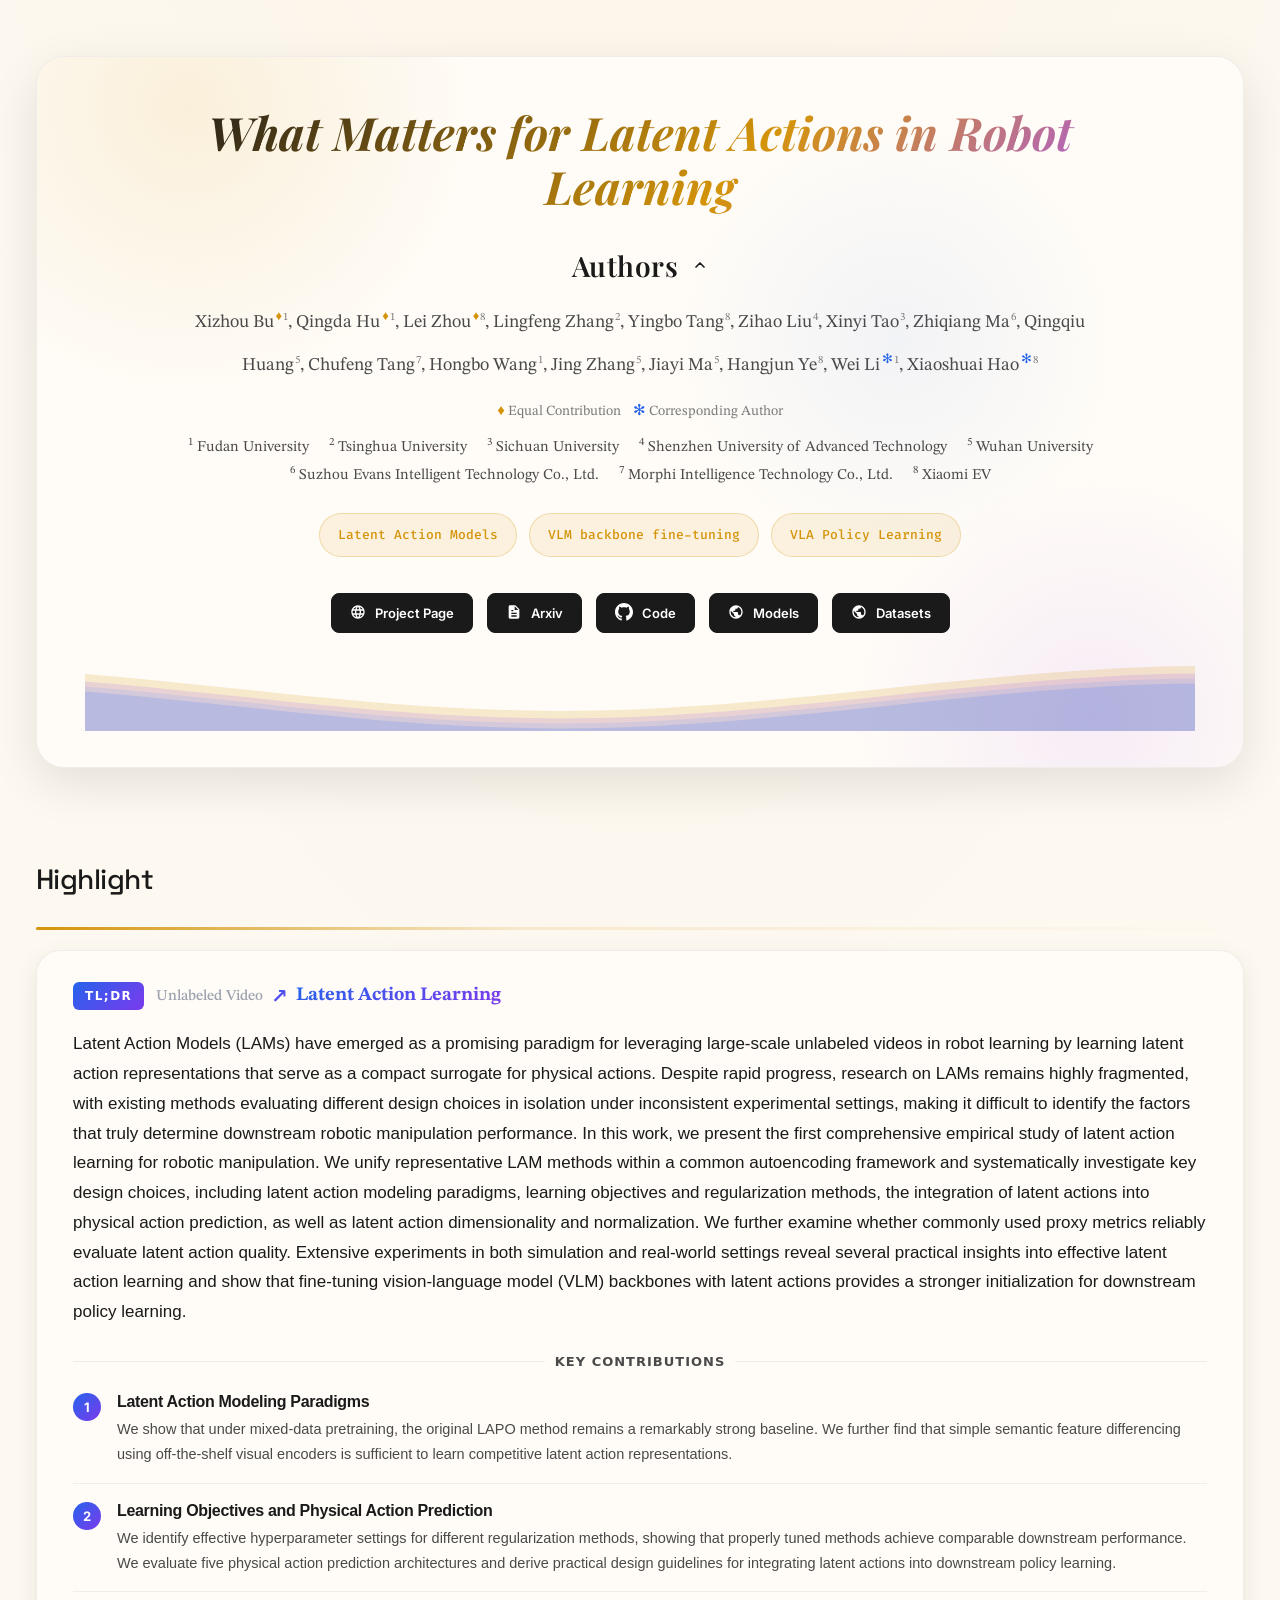
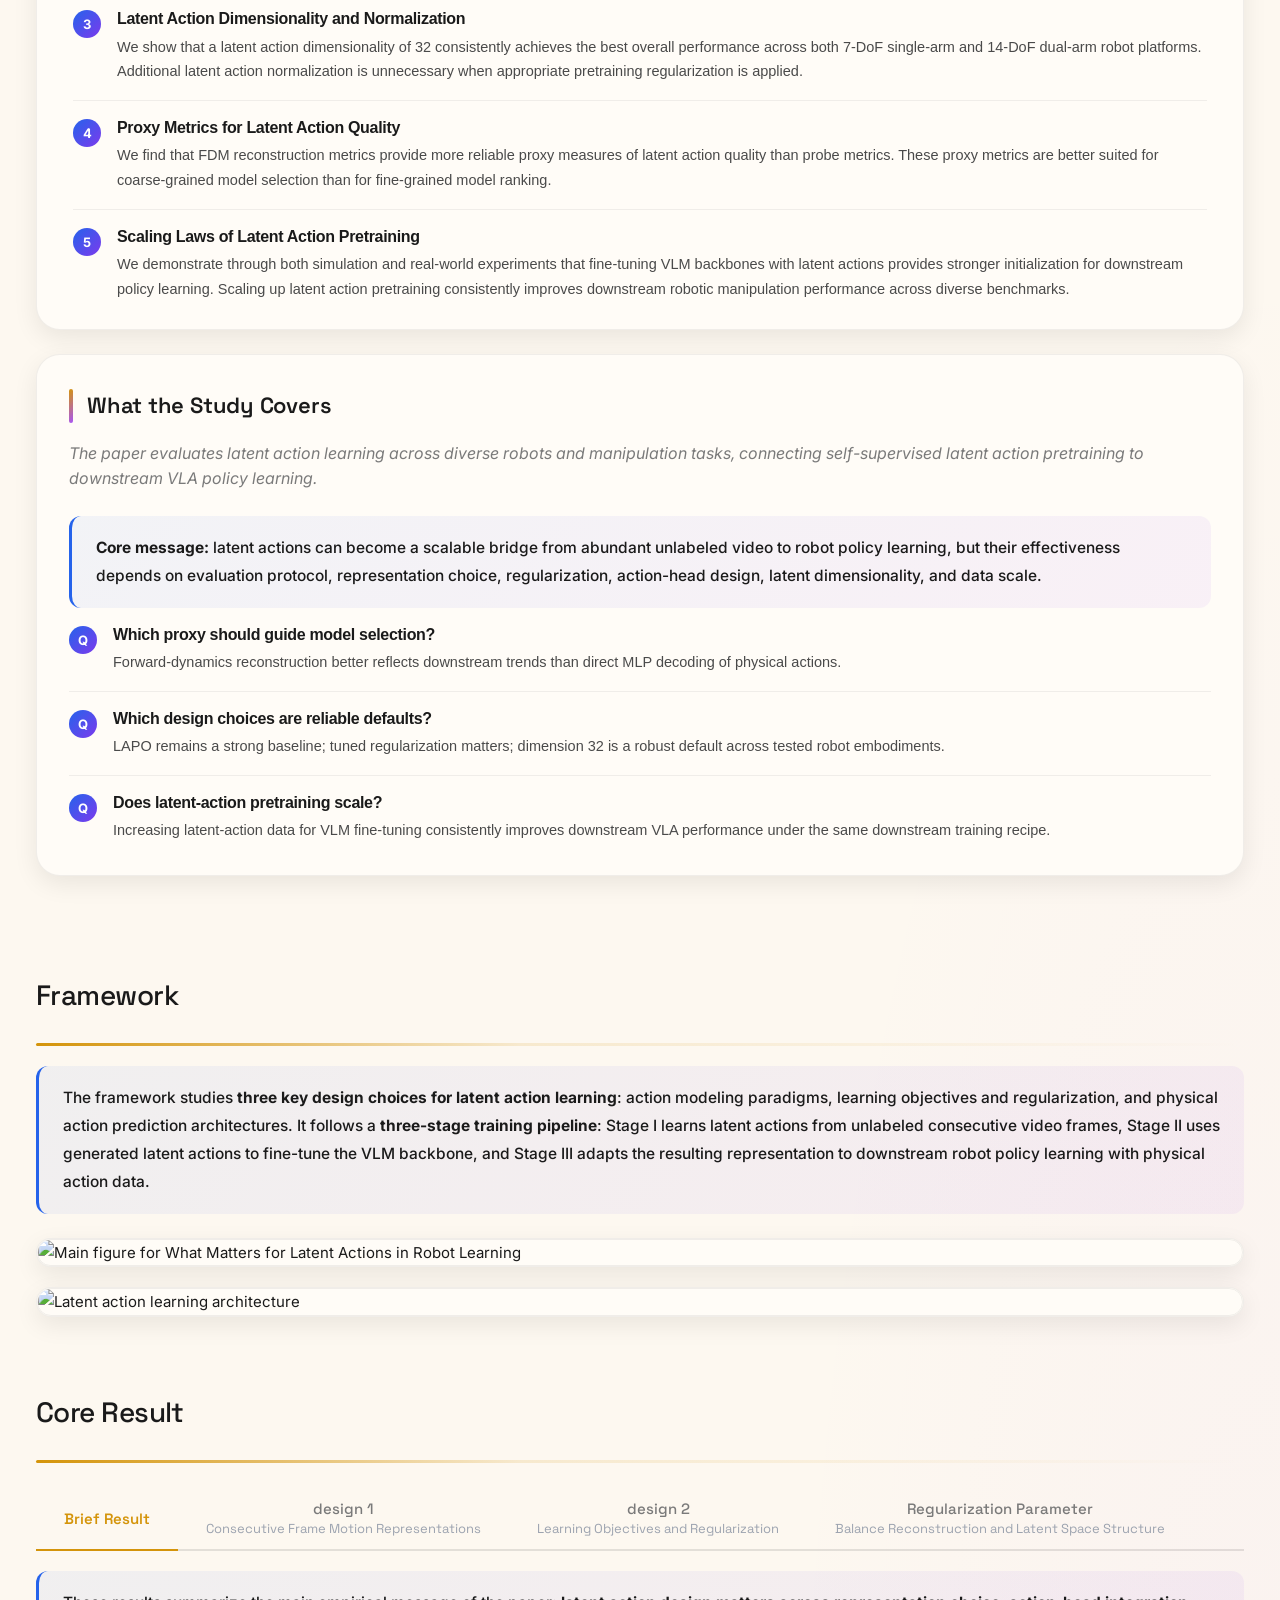
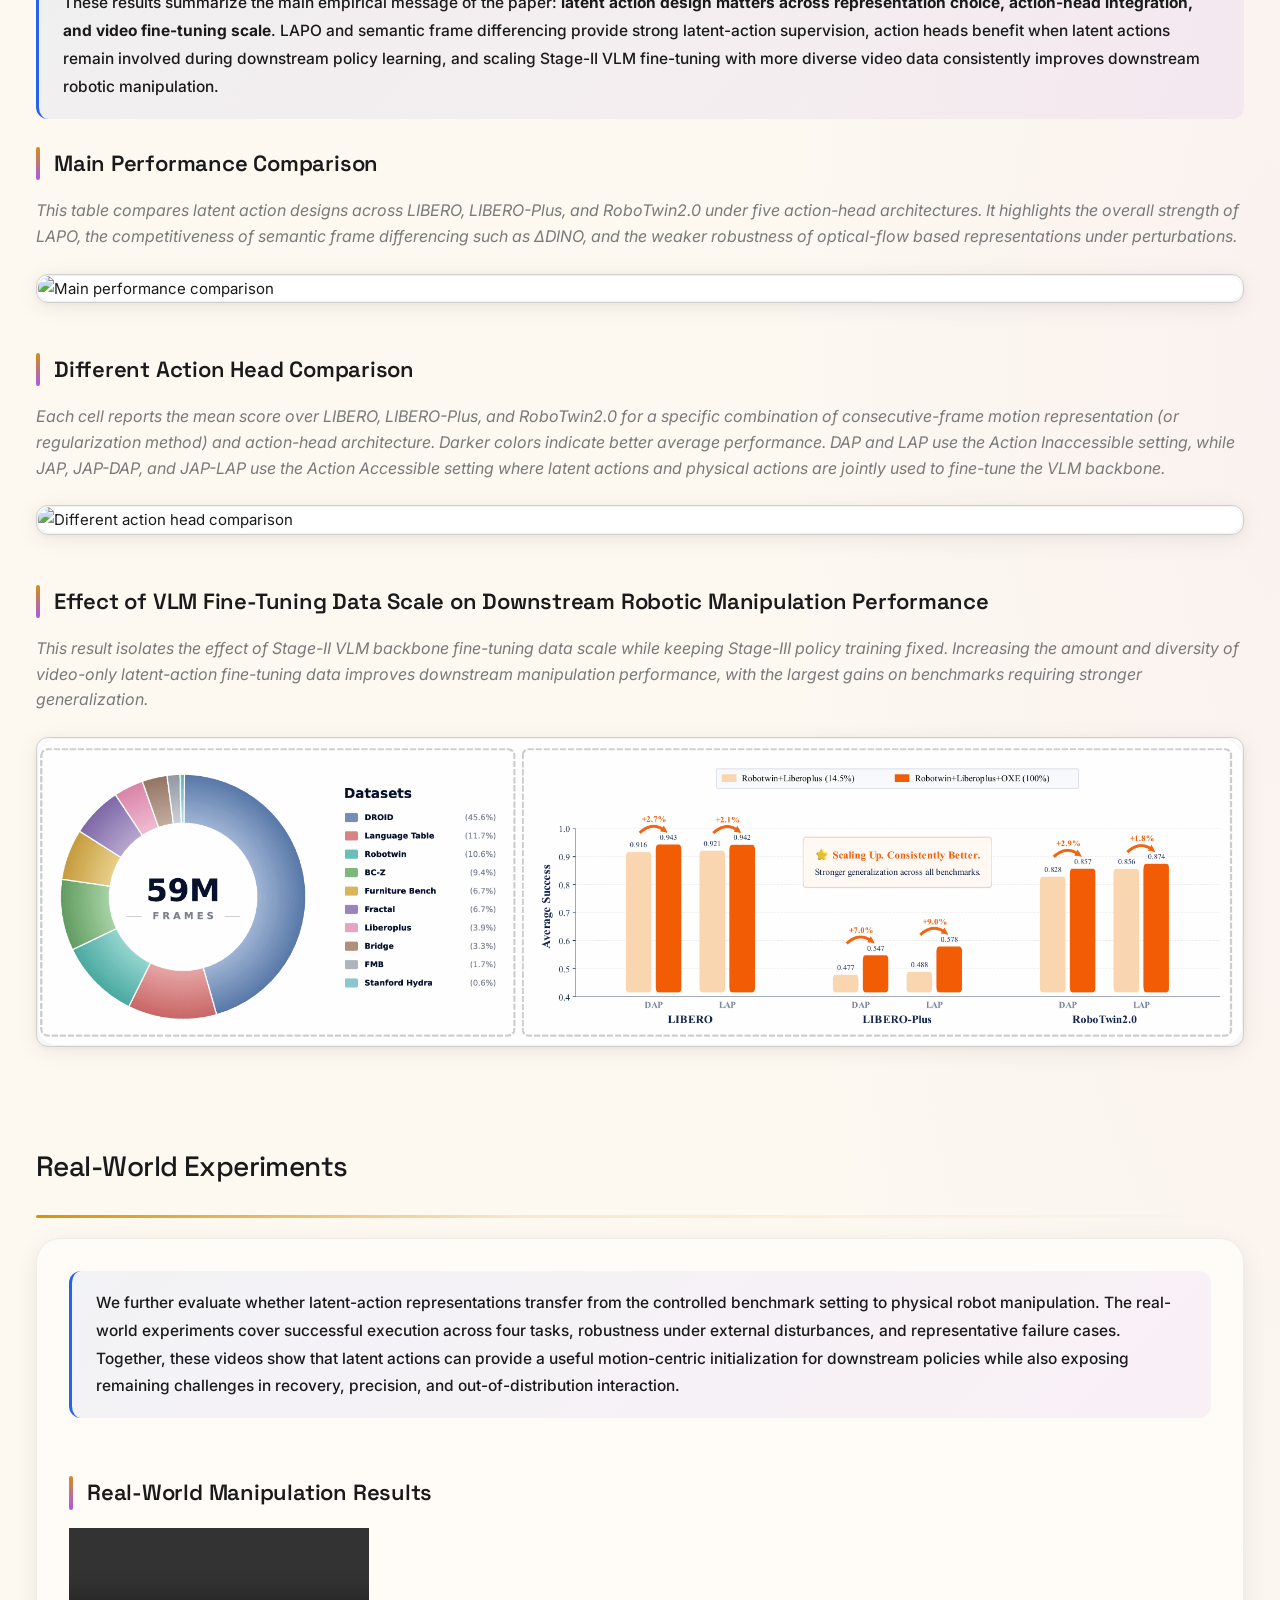
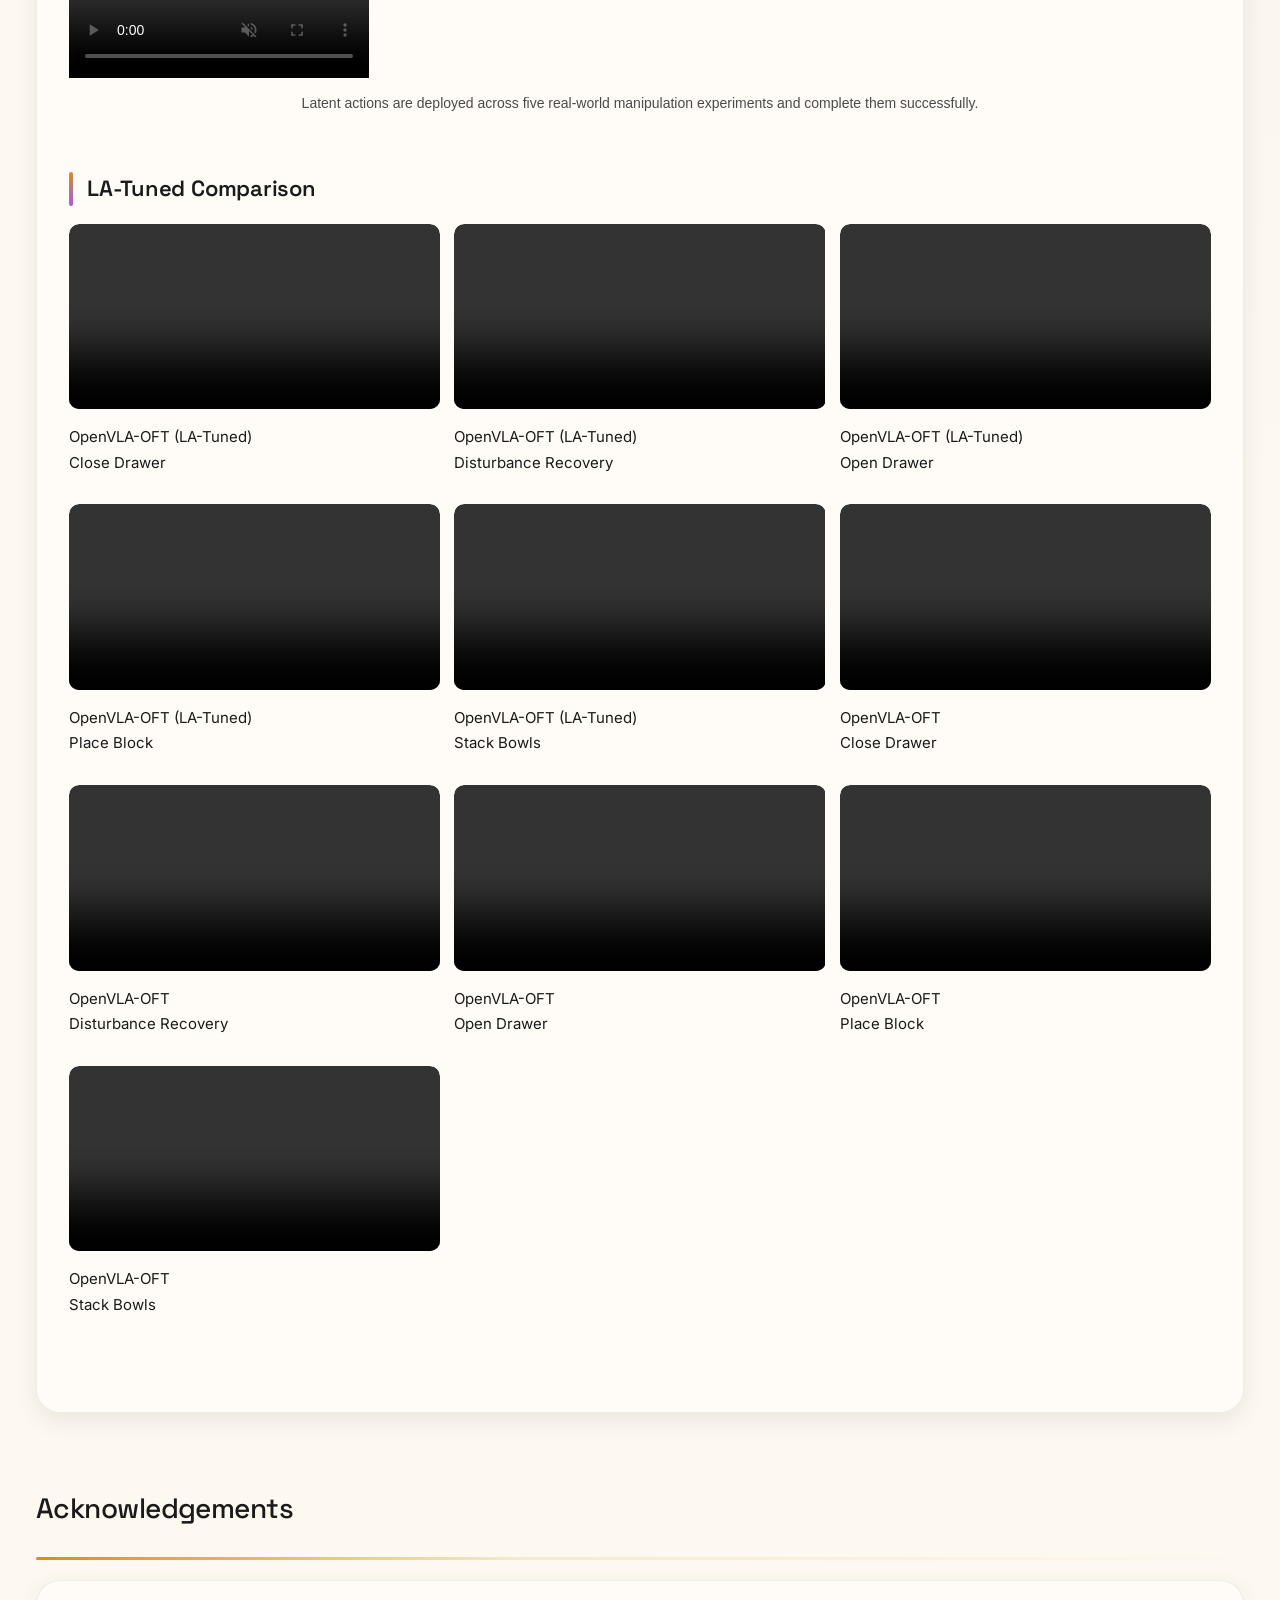
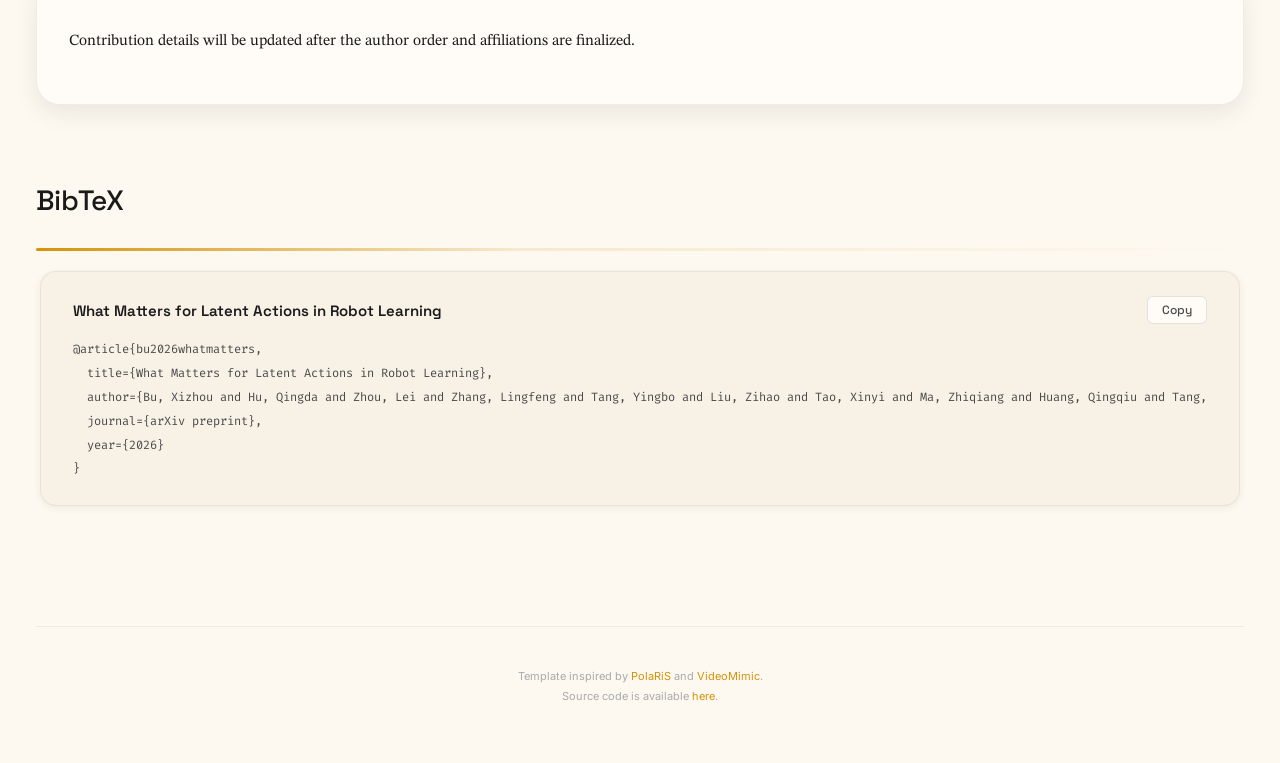
==== index.html @ 88b82dcd "update" ====
<!DOCTYPE html>
<html lang="en">

<head>
  <meta charset="UTF-8">
  <meta name="viewport" content="width=device-width, initial-scale=1.0">
  <title>What Matters for Latent Actions in Robot Learning</title>
  <link rel="icon" href="./logo/ER1.5-logo3.png" type="image/png">
  <link rel="preconnect" href="https://fonts.googleapis.com">
  <link rel="preconnect" href="https://fonts.gstatic.com" crossorigin>
  <link href="https://fonts.googleapis.com/css2?family=Playfair+Display:wght@400;500;600;700&family=STIX+Two+Text:wght@400;500;600;700&display=swap" rel="stylesheet">
  <link rel="stylesheet" href="style.css">
</head>

<body>
  <!-- Progress Sidebar -->
  <nav class="progress-sidebar" aria-label="Page progress">
    <div class="progress-track">
      <div class="progress-line"></div>
      <div class="progress-line-fill"></div>
      <div class="progress-item" data-section="hero">
        <a href="#">
          <span class="progress-dot"></span>
          <span class="progress-label">Intro</span>
        </a>
      </div>
      <div class="progress-item" data-section="highlight">
        <a href="#highlight">
          <span class="progress-dot"></span>
          <span class="progress-label">Highlight</span>
        </a>
      </div>
      <div class="progress-item" data-section="models">
        <a href="#models">
          <span class="progress-dot"></span>
          <span class="progress-label">Framework</span>
        </a>
      </div>
      <div class="progress-item" data-section="results">
        <a href="#results">
          <span class="progress-dot"></span>
          <span class="progress-label">Ablation Experiments</span>
        </a>
      </div>
      <div class="progress-item" data-section="realworld">
        <a href="#realworld">
          <span class="progress-dot"></span>
          <span class="progress-label">Real-World Experiments</span>
        </a>
      </div>
      <div class="progress-item" data-section="bibtex">
        <a href="#bibtex">
          <span class="progress-dot"></span>
          <span class="progress-label">BibTeX</span>
        </a>
      </div>
    </div>
  </nav>

  <div class="main-content">
      <div class="hero-flow hero-compact">
      <div class="hero-orb" aria-hidden="true"></div>
      <div class="hero-title-line">
        <span class="hero-title-art hero-title-full">What Matters for Latent Actions in Robot Learning</span>
      </div>

      <div class="hero-team-block expanded">
        <div class="hero-team-header" onclick="this.parentElement.classList.toggle('expanded')">
          <span class="hero-team-name">Authors</span>
          <svg class="hero-team-arrow" width="16" height="16" viewBox="0 0 24 24" fill="none" stroke="currentColor" stroke-width="2.5" stroke-linecap="round" stroke-linejoin="round">
            <polyline points="6 9 12 15 18 9"></polyline>
          </svg>
        </div>
        <div class="hero-team-expand">
          <div class="hero-team-authors" style="font-family: 'STIX Two Text', serif; font-size: 18px; line-height: 2.4; color: var(--text-secondary); margin-top: 12px; max-width: 900px; margin-left: auto; margin-right: auto;">
            <span style="color: inherit; text-decoration: none;">Xizhou Bu</span><sup style="color: var(--honey-bronze); font-size: 13px; margin-left: 2px;">&#9830;</sup><sup style="font-size: 11px; color: var(--text-muted); margin-left: 1px;">1</sup>,
            Qingda Hu<sup style="color: var(--honey-bronze); font-size: 13px; margin-left: 2px;">&#9830;</sup><sup style="font-size: 11px; color: var(--text-muted); margin-left: 1px;">1</sup>,
            Lei Zhou<sup style="color: var(--honey-bronze); font-size: 13px; margin-left: 2px;">&#9830;</sup><sup style="font-size: 11px; color: var(--text-muted); margin-left: 1px;">8</sup>,
            Lingfeng Zhang<sup style="font-size: 11px; color: var(--text-muted); margin-left: 1px;">2</sup>,
            Yingbo Tang<sup style="font-size: 11px; color: var(--text-muted); margin-left: 1px;">8</sup>,
            Zihao Liu<sup style="font-size: 11px; color: var(--text-muted); margin-left: 1px;">4</sup>,
            Xinyi Tao<sup style="font-size: 11px; color: var(--text-muted); margin-left: 1px;">3</sup>,
            Zhiqiang Ma<sup style="font-size: 11px; color: var(--text-muted); margin-left: 1px;">6</sup>,
            Qingqiu Huang<sup style="font-size: 11px; color: var(--text-muted); margin-left: 1px;">5</sup>,
            Chufeng Tang<sup style="font-size: 11px; color: var(--text-muted); margin-left: 1px;">7</sup>,
            Hongbo Wang<sup style="font-size: 11px; color: var(--text-muted); margin-left: 1px;">1</sup>,
            Jing Zhang<sup style="font-size: 11px; color: var(--text-muted); margin-left: 1px;">5</sup>,
            Jiayi Ma<sup style="font-size: 11px; color: var(--text-muted); margin-left: 1px;">5</sup>,
            Hangjun Ye<sup style="font-size: 11px; color: var(--text-muted); margin-left: 1px;">8</sup>,
            Wei Li<sup style="color: var(--blue-energy); font-size: 13px; margin-left: 2px;">&#10043;</sup><sup style="font-size: 11px; color: var(--text-muted); margin-left: 1px;">1</sup>,
            Xiaoshuai Hao<sup style="color: var(--blue-energy); font-size: 13px; margin-left: 2px;">&#10043;</sup><sup style="font-size: 11px; color: var(--text-muted); margin-left: 1px;">8</sup>
          </div>
          <div style="margin-top: 10px; font-size: 14px; color: var(--text-muted); line-height: 1.8; font-family: 'STIX Two Text', serif;">
            <span style="color: var(--honey-bronze); font-size: 15px;">&#9830;</span> Equal Contribution &nbsp;&nbsp;
            <span style="color: var(--blue-energy); font-size: 15px;">&#10043;</span> Corresponding Author
          </div>
          <div style="margin-top: 8px; font-size: 15px; color: var(--text-secondary); line-height: 1.8; font-family: 'STIX Two Text', serif;">
            <sup style="font-size: 11px;">1</sup>&nbsp;Fudan University &nbsp;&nbsp;&nbsp;
            <sup style="font-size: 11px;">2</sup>&nbsp;Tsinghua University &nbsp;&nbsp;&nbsp;
            <sup style="font-size: 11px;">3</sup>&nbsp;Sichuan University &nbsp;&nbsp;&nbsp;
            <sup style="font-size: 11px;">4</sup>&nbsp;Shenzhen University of Advanced Technology &nbsp;&nbsp;&nbsp;
            <sup style="font-size: 11px;">5</sup>&nbsp;Wuhan University<br>
            <sup style="font-size: 11px;">6</sup>&nbsp;Suzhou Evans Intelligent Technology Co., Ltd. &nbsp;&nbsp;&nbsp;
            <sup style="font-size: 11px;">7</sup>&nbsp;Morphi Intelligence Technology Co., Ltd. &nbsp;&nbsp;&nbsp;
            <sup style="font-size: 11px;">8</sup>&nbsp;Xiaomi EV
          </div>
        </div>
      </div>

      <div class="hero-pill-row">
        <span class="hero-pill">Latent Action Models</span>
        <span class="hero-pill">VLM backbone fine-tuning</span>
        <span class="hero-pill">VLA Policy Learning</span>
      </div>

      <div class="hero-actions">
        <a class="cta gray" href="https://carldegio.github.io/latent_action.github.io/" target="_blank">
          <svg width="16" height="16" viewBox="0 0 24 24" fill="currentColor"
            style="vertical-align: -2px; margin-right: 6px;">
            <path d="M12 2C6.48 2 2 6.48 2 12s4.48 10 10 10 10-4.48 10-10S17.52 2 12 2zm6.93 6h-2.95c-.32-1.25-.78-2.45-1.38-3.56 1.84.63 3.37 1.91 4.33 3.56zM12 4.04c.83 1.2 1.48 2.53 1.91 3.96h-3.82c.43-1.43 1.08-2.76 1.91-3.96zM4.26 14C4.1 13.36 4 12.69 4 12s.1-1.36.26-2h3.38c-.08.66-.14 1.32-.14 2s.06 1.34.14 2H4.26zm.82 2h2.95c.32 1.25.78 2.45 1.38 3.56-1.84-.63-3.37-1.9-4.33-3.56zm2.95-8H5.08c.96-1.66 2.49-2.93 4.33-3.56C8.81 5.55 8.35 6.75 8.03 8zM12 19.96c-.83-1.2-1.48-2.53-1.91-3.96h3.82c-.43 1.43-1.08 2.76-1.91 3.96zM14.34 14H9.66c-.09-.66-.16-1.32-.16-2s.07-1.35.16-2h4.68c.09.65.16 1.32.16 2s-.07 1.34-.16 2zm.25 5.56c.6-1.11 1.06-2.31 1.38-3.56h2.95c-.96 1.65-2.49 2.93-4.33 3.56zM16.36 14c.08-.66.14-1.32.14-2s-.06-1.34-.14-2h3.38c.16.64.26 1.31.26 2s-.1 1.36-.26 2h-3.38z" />
          </svg>
          Project Page
        </a>
        <span class="cta gray cta-disabled" aria-disabled="true">
          <svg width="16" height="16" viewBox="0 0 24 24" fill="currentColor"
            style="vertical-align: -2px; margin-right: 6px;">
            <path d="M14 2H6c-1.1 0-2 .9-2 2v16c0 1.1.9 2 2 2h12c1.1 0 2-.9 2-2V8l-6-6zm-1 7V3.5L18.5 9H13zm-5 4h8v2H8v-2zm0 4h8v2H8v-2zm0-8h3v2H8V9z" />
          </svg>
          Arxiv
        </span>
        <a class="cta gray" href="https://github.com/XizoB/What-Matters-for-Latent-Actions-in-Robot-Learning" target="_blank">
          <svg width="18" height="18" viewBox="0 0 24 24" fill="currentColor"
            style="vertical-align: -3px; margin-right: 6px;">
            <path
              d="M12 0c-6.626 0-12 5.373-12 12 0 5.302 3.438 9.8 8.207 11.387.599.111.793-.261.793-.577v-2.234c-3.338.726-4.033-1.416-4.033-1.416-.546-1.387-1.333-1.756-1.333-1.756-1.089-.745.083-.729.083-.729 1.205.084 1.839 1.237 1.839 1.237 1.07 1.834 2.807 1.304 3.492.997.107-.775.418-1.305.762-1.604-2.665-.305-5.467-1.334-5.467-5.931 0-1.311.469-2.381 1.236-3.221-.124-.303-.535-1.524.117-3.176 0 0 1.008-.322 3.301 1.23.957-.266 1.983-.399 3.003-.404 1.02.005 2.047.138 3.006.404 2.291-1.552 3.297-1.23 3.297-1.23.653 1.653.242 2.874.118 3.176.77.84 1.235 1.911 1.235 3.221 0 4.609-2.807 5.624-5.479 5.921.43.372.823 1.102.823 2.222v3.293c0 .319.192.694.801.576 4.765-1.589 8.199-6.086 8.199-11.386 0-6.627-5.373-12-12-12z" />
          </svg>
          Code
        </a>
        <a class="cta gray" href="https://huggingface.co/XizoB/LAM" target="_blank">
          <svg width="16" height="16" viewBox="0 0 24 24" fill="currentColor"
            style="vertical-align: -2px; margin-right: 6px;">
            <path d="M12 2C6.48 2 2 6.48 2 12s4.48 10 10 10 10-4.48 10-10S17.52 2 12 2zm-1 17.93c-3.95-.49-7-3.85-7-7.93 0-.62.08-1.21.21-1.79L9 15v1c0 1.1.9 2 2 2v1.93zm6.9-2.54c-.26-.81-1-1.39-1.9-1.39h-1v-3c0-.55-.45-1-1-1H8v-2h2c.55 0 1-.45 1-1V7h2c1.1 0 2-.9 2-2v-.41c2.93 1.19 5 4.06 5 7.41 0 2.08-.8 3.97-2.1 5.39z" />
          </svg>
          Models
        </a>
        <a class="cta gray" href="https://huggingface.co/datasets/XizoB/franka_20260617_lerobotv2.1" target="_blank">
          <svg width="16" height="16" viewBox="0 0 24 24" fill="currentColor"
            style="vertical-align: -2px; margin-right: 6px;">
            <path d="M12 2C6.48 2 2 6.48 2 12s4.48 10 10 10 10-4.48 10-10S17.52 2 12 2zm-1 17.93c-3.95-.49-7-3.85-7-7.93 0-.62.08-1.21.21-1.79L9 15v1c0 1.1.9 2 2 2v1.93zm6.9-2.54c-.26-.81-1-1.39-1.9-1.39h-1v-3c0-.55-.45-1-1-1H8v-2h2c.55 0 1-.45 1-1V7h2c1.1 0 2-.9 2-2v-.41c2.93 1.19 5 4.06 5 7.41 0 2.08-.8 3.97-2.1 5.39z" />
          </svg>
          Datasets
        </a>
      </div>

      <div class="hero-waves" aria-hidden="true">
        <svg class="waves-svg" xmlns="http://www.w3.org/2000/svg" xmlns:xlink="http://www.w3.org/1999/xlink"
          viewBox="0 24 150 28" preserveAspectRatio="none" shape-rendering="auto">
          <defs>
            <path id="gentle-wave" d="M-160 44c30 0 58-18 88-18s 58 18 88 18 58-18 88-18 58 18 88 18 v44h-352z"></path>
          </defs>
          <g class="wave-parallax">
            <use xlink:href="#gentle-wave" x="48" y="0" fill="rgba(212,148,10,0.25)"></use>
            <use xlink:href="#gentle-wave" x="48" y="3" fill="rgba(147,51,234,0.2)"></use>
            <use xlink:href="#gentle-wave" x="48" y="5" fill="rgba(59,130,246,0.18)"></use>
            <use xlink:href="#gentle-wave" x="48" y="7" fill="rgba(37,99,235,0.25)"></use>
          </g>
        </svg>
      </div>
    </div>

    <!-- ═══════════════════════════════════════════ -->
    <!-- Section 1: Highlight -->
    <!-- ═══════════════════════════════════════════ -->
    <div class="tagline" id="highlight">Highlight</div>

    <!-- TL;DR + Key Contributions -->
    <div class="card-surface" style="margin-bottom: 24px; padding: 28px 36px;">
      <!-- TL;DR Header -->
      <div style="display: flex; align-items: center; gap: 12px; margin-bottom: 16px;">
        <span style="display: inline-block; padding: 4px 12px; border-radius: 6px; background: linear-gradient(135deg, #2563eb, #7c3aed); color: #fff; font-size: 12px; font-weight: 700; letter-spacing: 1.5px; text-transform: uppercase; font-family: system-ui, sans-serif;">TL;DR</span>
        <span style="font-size: 15px; font-family: system-ui, sans-serif; display: inline-flex; align-items: center; gap: 8px;">
          <span style="color: #9ca3af; font-weight: 500; font-family: 'STIX Two Text', serif;">Unlabeled Video</span>
          <span style="display: inline-block; background: linear-gradient(135deg, #2563eb, #7c3aed); -webkit-background-clip: text; -webkit-text-fill-color: transparent; font-weight: 700; font-size: 20px;">↗</span>
          <span style="font-weight: 700; font-size: 19px; font-family: 'STIX Two Text', serif; background: linear-gradient(135deg, #2563eb, #7c3aed); -webkit-background-clip: text; -webkit-text-fill-color: transparent;">Latent Action Learning</span>
        </span>
      </div>
      <p style="font-size: 17px; line-height: 1.75; color: var(--text-primary); margin: 0 0 24px 0; font-weight: 400; font-family: -apple-system, BlinkMacSystemFont, 'Helvetica Neue', Arial, sans-serif;">Latent Action Models (LAMs) have emerged as a promising paradigm for leveraging large-scale unlabeled videos in robot learning by learning latent action representations that serve as a compact surrogate for physical actions. Despite rapid progress, research on LAMs remains highly fragmented, with existing methods evaluating different design choices in isolation under inconsistent experimental settings, making it difficult to identify the factors that truly determine downstream robotic manipulation performance. In this work, we present the first comprehensive empirical study of latent action learning for robotic manipulation. We unify representative LAM methods within a common autoencoding framework and systematically investigate key design choices, including latent action modeling paradigms, learning objectives and regularization methods, the integration of latent actions into physical action prediction, as well as latent action dimensionality and normalization. We further examine whether commonly used proxy metrics reliably evaluate latent action quality. Extensive experiments in both simulation and real-world settings reveal several practical insights into effective latent action learning and show that fine-tuning vision-language model (VLM) backbones with latent actions provides a stronger initialization for downstream policy learning.</p>

      <!-- Key Contributions -->
      <div style="display: flex; align-items: center; gap: 10px; margin-bottom: 18px;">
        <div style="height: 1px; flex: 1; background: var(--border-subtle);"></div>
        <span style="font-size: 13px; font-weight: 600; letter-spacing: 1px; text-transform: uppercase; color: var(--text-secondary); font-family: system-ui, sans-serif;">Key Contributions</span>
        <div style="height: 1px; flex: 1; background: var(--border-subtle);"></div>
      </div>

      <div class="kc-list">
        <div class="kc-item">
          <div class="kc-num">1</div>
          <div class="kc-body">
            <h3 class="kc-title">Latent Action Modeling Paradigms</h3>
            <p class="kc-desc">We show that under mixed-data pretraining, the original LAPO method remains a remarkably strong baseline. We further find that simple semantic feature differencing using off-the-shelf visual encoders is sufficient to learn competitive latent action representations.</p>
          </div>
        </div>
        <div class="kc-item">
          <div class="kc-num">2</div>
          <div class="kc-body">
            <h3 class="kc-title">Learning Objectives and  Physical Action Prediction</h3>
            <p class="kc-desc">We identify effective hyperparameter settings for different regularization methods, showing that properly tuned methods achieve comparable downstream performance. We evaluate five physical action prediction architectures and derive practical design guidelines for integrating latent actions into downstream policy learning.</p>
          </div>
        </div>
        <div class="kc-item">
          <div class="kc-num">3</div>
          <div class="kc-body">
            <h3 class="kc-title">Latent Action Dimensionality and Normalization</h3>
            <p class="kc-desc">We show that a latent action dimensionality of 32 consistently achieves the best overall performance across both 7-DoF single-arm and 14-DoF dual-arm robot platforms. Additional latent action normalization is unnecessary when appropriate pretraining regularization is applied.</p>
          </div>
        </div>
        <div class="kc-item">
          <div class="kc-num">4</div>
          <div class="kc-body">
            <h3 class="kc-title">Proxy Metrics for Latent Action Quality</h3>
            <p class="kc-desc">We find that FDM reconstruction metrics provide more reliable proxy measures of latent action quality than probe metrics. These proxy metrics are better suited for coarse-grained model selection than for fine-grained model ranking.</p>
          </div>
        </div>
        <div class="kc-item">
          <div class="kc-num">5</div>
          <div class="kc-body">
            <h3 class="kc-title">Scaling Laws of Latent Action Pretraining</h3>
            <p class="kc-desc">We demonstrate through both simulation and real-world experiments that fine-tuning VLM backbones with latent actions provides stronger initialization for downstream policy learning. Scaling up latent action pretraining consistently improves downstream robotic manipulation performance across diverse benchmarks.</p>
          </div>
        </div>
      </div>
    </div>

    <div class="card-surface charts-section">
      <div class="section-heading">What the Study Covers</div>
      <p class="section-lead">The paper evaluates latent action learning across diverse robots and manipulation tasks, connecting self-supervised latent action pretraining to downstream VLA policy learning.</p>
      <div style="background: linear-gradient(135deg, rgba(37,99,235,0.06) 0%, rgba(147,51,234,0.06) 100%); border-left: 3px solid var(--blue-energy); border-radius: 12px; padding: 18px 24px; margin-bottom: 16px;">
        <p style="color: var(--text-primary); font-size: 15.5px; line-height: 1.8; margin: 0; font-weight: 500;">
          <strong>Core message:</strong> latent actions can become a scalable bridge from abundant unlabeled video to robot policy learning, but their effectiveness depends on evaluation protocol, representation choice, regularization, action-head design, latent dimensionality, and data scale.
        </p>
      </div>
      <div class="kc-list">
        <div class="kc-item">
          <div class="kc-num">Q</div>
          <div class="kc-body">
            <h3 class="kc-title">Which proxy should guide model selection?</h3>
            <p class="kc-desc">Forward-dynamics reconstruction better reflects downstream trends than direct MLP decoding of physical actions.</p>
          </div>
        </div>
        <div class="kc-item">
          <div class="kc-num">Q</div>
          <div class="kc-body">
            <h3 class="kc-title">Which design choices are reliable defaults?</h3>
            <p class="kc-desc">LAPO remains a strong baseline; tuned regularization matters; dimension 32 is a robust default across tested robot embodiments.</p>
          </div>
        </div>
        <div class="kc-item">
          <div class="kc-num">Q</div>
          <div class="kc-body">
            <h3 class="kc-title">Does latent-action pretraining scale?</h3>
            <p class="kc-desc">Increasing latent-action data for VLM fine-tuning consistently improves downstream VLA performance under the same downstream training recipe.</p>
          </div>
        </div>
      </div>

    </div>

    <!-- ═══════════════════════════════════════════ -->
    <!-- Section 2: Models -->
    <!-- ═══════════════════════════════════════════ -->
    <div class="tagline" id="models">Framework</div>

    <div style="background: linear-gradient(135deg, rgba(37,99,235,0.06) 0%, rgba(147,51,234,0.06) 100%); border-left: 3px solid var(--blue-energy); border-radius: 12px; padding: 18px 24px; margin: 0 0 24px 0;">
      <p style="color: var(--text-primary); font-size: 15.5px; line-height: 1.8; margin: 0; font-weight: 500;">The framework studies <strong>three key design choices for latent action learning</strong>: action modeling paradigms, learning objectives and regularization, and physical action prediction architectures. It follows a <strong>three-stage training pipeline</strong>: Stage I learns latent actions from unlabeled consecutive video frames, Stage II uses generated latent actions to fine-tune the VLM backbone, and Stage III adapts the resulting representation to downstream robot policy learning with physical action data.</p>
    </div>

    <div class="card-surface" style="padding: 0; overflow: hidden;">
      <img src="./images/main_fig.png" alt="Main figure for What Matters for Latent Actions in Robot Learning" style="width: 100%; height: auto; display: block;">
    </div>

    <div class="card-surface" style="padding: 0; overflow: hidden; margin-top: 20px;">
      <img src="./images/arch.png" alt="Latent action learning architecture" style="width: 100%; height: auto; display: block;">
    </div>

    <!-- ═══════════════════════════════════════════ -->
    <!-- Section 6: Results -->
    <!-- ═══════════════════════════════════════════ -->
    <div class="tagline" id="results">Core Result</div>

    <!-- Result Tabs -->
    <div class="result-tabs">
      <button class="result-tab active" data-tab="vlm-tab">Brief Result</button>
      <button class="result-tab" data-tab="vla-tab">design 1<br><span class="tab-sub">Consecutive Frame Motion Representations</span></button>
      <button class="result-tab" data-tab="libero-tab">design 2<br><span class="tab-sub">Learning Objectives and Regularization</span></button>
      <button class="result-tab" data-tab="regularization-tab">Regularization Parameter<br><span class="tab-sub">Balance Reconstruction and Latent Space Structure</span></button>
    </div>

    <!-- Tab 1: VLM -->
    <div class="result-tab-content active" id="vlm-tab">

    <div style="background: linear-gradient(135deg, rgba(37,99,235,0.06) 0%, rgba(147,51,234,0.06) 100%); border-left: 3px solid var(--blue-energy); border-radius: 12px; padding: 18px 24px; margin: 20px 0 20px 0;">
      <p style="color: var(--text-primary); font-size: 15.5px; line-height: 1.8; margin: 0; font-weight: 500;">These results summarize the main empirical message of the paper: <strong>latent action design matters across representation choice, action-head integration, and video fine-tuning scale</strong>. LAPO and semantic frame differencing provide strong latent-action supervision, action heads benefit when latent actions remain involved during downstream policy learning, and scaling Stage-II VLM fine-tuning with more diverse video data consistently improves downstream robotic manipulation.</p>
    </div>

    <section class="leaderboard-section brief-result-section">
      <div class="section-heading">Main Performance Comparison</div>
      <p class="section-lead">This table compares latent action designs across LIBERO, LIBERO-Plus, and RoboTwin2.0 under five action-head architectures. It highlights the overall strength of LAPO, the competitiveness of semantic frame differencing such as &Delta;DINO, and the weaker robustness of optical-flow based representations under perturbations.</p>
      <div class="brief-result-figure">
        <img src="./images/main_performance.png" alt="Main performance comparison">
      </div>
    </section>

    <section class="leaderboard-section brief-result-section">
      <div class="section-heading">Different Action Head Comparison</div>
      <p class="section-lead">Each cell reports the mean score over LIBERO, LIBERO-Plus, and RoboTwin2.0 for a specific combination of consecutive-frame motion representation (or regularization method) and action-head architecture. Darker colors indicate better average performance. DAP and LAP use the Action Inaccessible setting, while JAP, JAP-DAP, and JAP-LAP use the Action Accessible setting where latent actions and physical actions are jointly used to fine-tune the VLM backbone.</p>
      <div class="brief-result-figure">
        <img src="./images/action_head.png" alt="Different action head comparison">
      </div>
    </section>

    <section class="leaderboard-section brief-result-section">
      <div class="section-heading">Effect of VLM Fine-Tuning Data Scale on Downstream Robotic Manipulation Performance</div>
      <p class="section-lead">This result isolates the effect of Stage-II VLM backbone fine-tuning data scale while keeping Stage-III policy training fixed. Increasing the amount and diversity of video-only latent-action fine-tuning data improves downstream manipulation performance, with the largest gains on benchmarks requiring stronger generalization.</p>
      <div class="brief-result-figure">
        <img src="./images/scaling_law.png" alt="Effect of VLM fine-tuning data scale on downstream robotic manipulation performance">
      </div>
    </section>

    </div><!-- end vlm-tab -->

    <!-- Tab 2: VLA -->
    <div class="result-tab-content" id="vla-tab">

    <div style="background: linear-gradient(135deg, rgba(37,99,235,0.06) 0%, rgba(147,51,234,0.06) 100%); border-left: 3px solid var(--blue-energy); border-radius: 12px; padding: 18px 24px; margin: 20px 0 20px 0;">
      <p style="color: var(--text-primary); font-size: 15.5px; line-height: 1.8; margin: 0; font-weight: 500;">Across LIBERO, LIBERO-Plus, and RoboTwin2.0, <strong>LAPO</strong> achieves the strongest overall performance, while <strong>&Delta;DINO</strong> remains highly competitive and consistently outperforms optical-flow based representations. This suggests that semantic consecutive-frame differences capture action-relevant motion more robustly than pure geometric flow, especially under visual perturbations and distribution shifts.</p>
    </div>

    <div class="sub-result-group">
      <div class="sub-result-tabs" aria-label="design 1 benchmark groups">
        <button class="sub-result-tab active" data-subtab="design1-libero">LIBERO</button>
        <button class="sub-result-tab" data-subtab="design1-libero-plus">LIBERO-Plus</button>
        <button class="sub-result-tab" data-subtab="design1-robotwin">RoboTwin2.0</button>
      </div>

      <div class="sub-result-content active" id="design1-libero">
        <section class="leaderboard-section latent-grid-section">
          <div class="section-heading">LIBERO-10</div>
          <div class="leaderboard-table-wrapper">
            <table class="leaderboard-table vla-table latent-action-table">
              <thead>
                <tr>
                  <th class="sticky-col benchmark-header">Method</th><th>DAP</th><th>LAP</th><th>JAP</th><th>JAP-DAP</th><th>JAP-LAP</th><th>Avg.</th>
                </tr>
              </thead>
              <tbody>
              <tr><td class="sticky-col bench-name">RAFT</td><td>0.620</td><td>0.652</td><td>0.684</td><td>0.668</td><td>0.708</td><td>0.666</td></tr>
              <tr><td class="sticky-col bench-name">SEA-RAFT</td><td>0.630</td><td>0.672</td><td>0.678</td><td>0.728</td><td>0.708</td><td>0.683</td></tr>
              <tr><td class="sticky-col bench-name">&Delta;RGB</td><td>0.708</td><td>0.720</td><td>0.814</td><td>0.792</td><td>0.812</td><td>0.769</td></tr>
              <tr><td class="sticky-col bench-name">&Delta;DINO</td><td>0.892</td><td>0.860</td><td>0.848</td><td>0.850</td><td>0.856</td><td>0.861</td></tr>
              <tr><td class="sticky-col bench-name">CoMo</td><td>0.840</td><td>0.842</td><td>0.840</td><td>0.824</td><td>0.836</td><td>0.836</td></tr>
              <tr><td class="sticky-col bench-name">LAOF</td><td>0.790</td><td>0.770</td><td>0.786</td><td>0.768</td><td>0.764</td><td>0.776</td></tr>
              <tr><td class="sticky-col bench-name">LAPO</td><td>0.882</td><td>0.862</td><td>0.862</td><td>0.802</td><td>0.814</td><td>0.844</td></tr>
              </tbody>
            </table>
          </div>
        </section>

        <section class="leaderboard-section latent-grid-section">
          <div class="section-heading">LIBERO-goal</div>
          <div class="leaderboard-table-wrapper">
            <table class="leaderboard-table vla-table latent-action-table">
              <thead>
                <tr>
                  <th class="sticky-col benchmark-header">Method</th><th>DAP</th><th>LAP</th><th>JAP</th><th>JAP-DAP</th><th>JAP-LAP</th><th>Avg.</th>
                </tr>
              </thead>
              <tbody>
              <tr><td class="sticky-col bench-name">RAFT</td><td>0.918</td><td>0.936</td><td>0.940</td><td>0.922</td><td>0.912</td><td>0.926</td></tr>
              <tr><td class="sticky-col bench-name">SEA-RAFT</td><td>0.932</td><td>0.914</td><td>0.938</td><td>0.946</td><td>0.938</td><td>0.934</td></tr>
              <tr><td class="sticky-col bench-name">&Delta;RGB</td><td>0.948</td><td>0.940</td><td>0.948</td><td>0.938</td><td>0.938</td><td>0.942</td></tr>
              <tr><td class="sticky-col bench-name">&Delta;DINO</td><td>0.964</td><td>0.962</td><td>0.950</td><td>0.962</td><td>0.960</td><td>0.960</td></tr>
              <tr><td class="sticky-col bench-name">CoMo</td><td>0.960</td><td>0.968</td><td>0.948</td><td>0.946</td><td>0.954</td><td>0.955</td></tr>
              <tr><td class="sticky-col bench-name">LAOF</td><td>0.962</td><td>0.936</td><td>0.958</td><td>0.948</td><td>0.960</td><td>0.953</td></tr>
              <tr><td class="sticky-col bench-name">LAPO</td><td>0.972</td><td>0.956</td><td>0.954</td><td>0.952</td><td>0.960</td><td>0.959</td></tr>
              </tbody>
            </table>
          </div>
        </section>

        <section class="leaderboard-section latent-grid-section">
          <div class="section-heading">LIBERO-object</div>
          <div class="leaderboard-table-wrapper">
            <table class="leaderboard-table vla-table latent-action-table">
              <thead>
                <tr>
                  <th class="sticky-col benchmark-header">Method</th><th>DAP</th><th>LAP</th><th>JAP</th><th>JAP-DAP</th><th>JAP-LAP</th><th>Avg.</th>
                </tr>
              </thead>
              <tbody>
              <tr><td class="sticky-col bench-name">RAFT</td><td>0.366</td><td>0.470</td><td>0.910</td><td>0.924</td><td>0.900</td><td>0.714</td></tr>
              <tr><td class="sticky-col bench-name">SEA-RAFT</td><td>0.330</td><td>0.662</td><td>0.936</td><td>0.962</td><td>0.952</td><td>0.768</td></tr>
              <tr><td class="sticky-col bench-name">&Delta;RGB</td><td>0.940</td><td>0.954</td><td>0.976</td><td>0.978</td><td>0.968</td><td>0.963</td></tr>
              <tr><td class="sticky-col bench-name">&Delta;DINO</td><td>0.996</td><td>0.990</td><td>0.980</td><td>0.980</td><td>0.972</td><td>0.984</td></tr>
              <tr><td class="sticky-col bench-name">CoMo</td><td>0.980</td><td>0.988</td><td>0.976</td><td>0.980</td><td>0.984</td><td>0.982</td></tr>
              <tr><td class="sticky-col bench-name">LAOF</td><td>0.962</td><td>0.954</td><td>0.976</td><td>0.974</td><td>0.976</td><td>0.968</td></tr>
              <tr><td class="sticky-col bench-name">LAPO</td><td>0.988</td><td>0.990</td><td>0.964</td><td>0.970</td><td>0.974</td><td>0.977</td></tr>
              </tbody>
            </table>
          </div>
        </section>

        <section class="leaderboard-section latent-grid-section">
          <div class="section-heading">LIBERO-spatial</div>
          <div class="leaderboard-table-wrapper">
            <table class="leaderboard-table vla-table latent-action-table">
              <thead>
                <tr>
                  <th class="sticky-col benchmark-header">Method</th><th>DAP</th><th>LAP</th><th>JAP</th><th>JAP-DAP</th><th>JAP-LAP</th><th>Avg.</th>
                </tr>
              </thead>
              <tbody>
              <tr><td class="sticky-col bench-name">RAFT</td><td>0.798</td><td>0.796</td><td>0.818</td><td>0.828</td><td>0.826</td><td>0.813</td></tr>
              <tr><td class="sticky-col bench-name">SEA-RAFT</td><td>0.798</td><td>0.808</td><td>0.834</td><td>0.836</td><td>0.832</td><td>0.822</td></tr>
              <tr><td class="sticky-col bench-name">&Delta;RGB</td><td>0.816</td><td>0.826</td><td>0.856</td><td>0.866</td><td>0.864</td><td>0.846</td></tr>
              <tr><td class="sticky-col bench-name">&Delta;DINO</td><td>0.880</td><td>0.880</td><td>0.874</td><td>0.888</td><td>0.882</td><td>0.881</td></tr>
              <tr><td class="sticky-col bench-name">CoMo</td><td>0.848</td><td>0.850</td><td>0.874</td><td>0.862</td><td>0.858</td><td>0.858</td></tr>
              <tr><td class="sticky-col bench-name">LAOF</td><td>0.842</td><td>0.834</td><td>0.860</td><td>0.864</td><td>0.868</td><td>0.854</td></tr>
              <tr><td class="sticky-col bench-name">LAPO</td><td>0.870</td><td>0.866</td><td>0.848</td><td>0.868</td><td>0.852</td><td>0.861</td></tr>
              </tbody>
            </table>
          </div>
        </section>
      </div>

      <div class="sub-result-content" id="design1-libero-plus">
        <section class="leaderboard-section latent-grid-section">
          <div class="section-heading">LIBERO-Plus-10</div>
          <div class="leaderboard-table-wrapper">
            <table class="leaderboard-table vla-table latent-action-table">
              <thead>
                <tr>
                  <th class="sticky-col benchmark-header">Method</th><th>DAP</th><th>LAP</th><th>JAP</th><th>JAP-DAP</th><th>JAP-LAP</th><th>Avg.</th>
                </tr>
              </thead>
              <tbody>
              <tr><td class="sticky-col bench-name">RAFT</td><td>0.201</td><td>0.277</td><td>0.244</td><td>0.237</td><td>0.257</td><td>0.243</td></tr>
              <tr><td class="sticky-col bench-name">SEA-RAFT</td><td>0.211</td><td>0.272</td><td>0.303</td><td>0.277</td><td>0.305</td><td>0.274</td></tr>
              <tr><td class="sticky-col bench-name">&Delta;RGB</td><td>0.328</td><td>0.323</td><td>0.397</td><td>0.331</td><td>0.344</td><td>0.345</td></tr>
              <tr><td class="sticky-col bench-name">&Delta;DINO</td><td>0.435</td><td>0.468</td><td>0.415</td><td>0.405</td><td>0.428</td><td>0.430</td></tr>
              <tr><td class="sticky-col bench-name">CoMo</td><td>0.361</td><td>0.377</td><td>0.400</td><td>0.366</td><td>0.359</td><td>0.373</td></tr>
              <tr><td class="sticky-col bench-name">LAOF</td><td>0.275</td><td>0.257</td><td>0.305</td><td>0.308</td><td>0.356</td><td>0.300</td></tr>
              <tr><td class="sticky-col bench-name">LAPO</td><td>0.402</td><td>0.430</td><td>0.379</td><td>0.392</td><td>0.394</td><td>0.399</td></tr>
              </tbody>
            </table>
          </div>
        </section>

        <section class="leaderboard-section latent-grid-section">
          <div class="section-heading">LIBERO-Plus-goal</div>
          <div class="leaderboard-table-wrapper">
            <table class="leaderboard-table vla-table latent-action-table">
              <thead>
                <tr>
                  <th class="sticky-col benchmark-header">Method</th><th>DAP</th><th>LAP</th><th>JAP</th><th>JAP-DAP</th><th>JAP-LAP</th><th>Avg.</th>
                </tr>
              </thead>
              <tbody>
              <tr><td class="sticky-col bench-name">RAFT</td><td>0.274</td><td>0.306</td><td>0.394</td><td>0.430</td><td>0.438</td><td>0.368</td></tr>
              <tr><td class="sticky-col bench-name">SEA-RAFT</td><td>0.176</td><td>0.220</td><td>0.338</td><td>0.318</td><td>0.369</td><td>0.284</td></tr>
              <tr><td class="sticky-col bench-name">&Delta;RGB</td><td>0.438</td><td>0.399</td><td>0.457</td><td>0.462</td><td>0.477</td><td>0.447</td></tr>
              <tr><td class="sticky-col bench-name">&Delta;DINO</td><td>0.462</td><td>0.482</td><td>0.435</td><td>0.438</td><td>0.438</td><td>0.451</td></tr>
              <tr><td class="sticky-col bench-name">CoMo</td><td>0.381</td><td>0.416</td><td>0.418</td><td>0.462</td><td>0.452</td><td>0.426</td></tr>
              <tr><td class="sticky-col bench-name">LAOF</td><td>0.330</td><td>0.328</td><td>0.489</td><td>0.462</td><td>0.496</td><td>0.421</td></tr>
              <tr><td class="sticky-col bench-name">LAPO</td><td>0.379</td><td>0.435</td><td>0.513</td><td>0.516</td><td>0.511</td><td>0.471</td></tr>
              </tbody>
            </table>
          </div>
        </section>

        <section class="leaderboard-section latent-grid-section">
          <div class="section-heading">LIBERO-Plus-object</div>
          <div class="leaderboard-table-wrapper">
            <table class="leaderboard-table vla-table latent-action-table">
              <thead>
                <tr>
                  <th class="sticky-col benchmark-header">Method</th><th>DAP</th><th>LAP</th><th>JAP</th><th>JAP-DAP</th><th>JAP-LAP</th><th>Avg.</th>
                </tr>
              </thead>
              <tbody>
              <tr><td class="sticky-col bench-name">RAFT</td><td>0.392</td><td>0.442</td><td>0.314</td><td>0.317</td><td>0.324</td><td>0.358</td></tr>
              <tr><td class="sticky-col bench-name">SEA-RAFT</td><td>0.382</td><td>0.422</td><td>0.304</td><td>0.337</td><td>0.342</td><td>0.357</td></tr>
              <tr><td class="sticky-col bench-name">&Delta;RGB</td><td>0.377</td><td>0.470</td><td>0.395</td><td>0.392</td><td>0.440</td><td>0.415</td></tr>
              <tr><td class="sticky-col bench-name">&Delta;DINO</td><td>0.487</td><td>0.485</td><td>0.372</td><td>0.380</td><td>0.367</td><td>0.418</td></tr>
              <tr><td class="sticky-col bench-name">CoMo</td><td>0.357</td><td>0.410</td><td>0.437</td><td>0.415</td><td>0.387</td><td>0.401</td></tr>
              <tr><td class="sticky-col bench-name">LAOF</td><td>0.342</td><td>0.299</td><td>0.372</td><td>0.384</td><td>0.369</td><td>0.353</td></tr>
              <tr><td class="sticky-col bench-name">LAPO</td><td>0.362</td><td>0.415</td><td>0.447</td><td>0.430</td><td>0.430</td><td>0.417</td></tr>
              </tbody>
            </table>
          </div>
        </section>

        <section class="leaderboard-section latent-grid-section">
          <div class="section-heading">LIBERO-Plus-spatial</div>
          <div class="leaderboard-table-wrapper">
            <table class="leaderboard-table vla-table latent-action-table">
              <thead>
                <tr>
                  <th class="sticky-col benchmark-header">Method</th><th>DAP</th><th>LAP</th><th>JAP</th><th>JAP-DAP</th><th>JAP-LAP</th><th>Avg.</th>
                </tr>
              </thead>
              <tbody>
              <tr><td class="sticky-col bench-name">RAFT</td><td>0.371</td><td>0.409</td><td>0.406</td><td>0.400</td><td>0.403</td><td>0.398</td></tr>
              <tr><td class="sticky-col bench-name">SEA-RAFT</td><td>0.386</td><td>0.400</td><td>0.397</td><td>0.329</td><td>0.386</td><td>0.380</td></tr>
              <tr><td class="sticky-col bench-name">&Delta;RGB</td><td>0.266</td><td>0.337</td><td>0.340</td><td>0.366</td><td>0.392</td><td>0.340</td></tr>
              <tr><td class="sticky-col bench-name">&Delta;DINO</td><td>0.446</td><td>0.517</td><td>0.360</td><td>0.409</td><td>0.374</td><td>0.421</td></tr>
              <tr><td class="sticky-col bench-name">CoMo</td><td>0.389</td><td>0.394</td><td>0.363</td><td>0.412</td><td>0.386</td><td>0.389</td></tr>
              <tr><td class="sticky-col bench-name">LAOF</td><td>0.354</td><td>0.257</td><td>0.380</td><td>0.354</td><td>0.360</td><td>0.341</td></tr>
              <tr><td class="sticky-col bench-name">LAPO</td><td>0.446</td><td>0.440</td><td>0.457</td><td>0.471</td><td>0.486</td><td>0.460</td></tr>
              </tbody>
            </table>
          </div>
        </section>
      </div>

      <div class="sub-result-content" id="design1-robotwin">
        <section class="leaderboard-section latent-grid-section">
          <div class="section-heading">RoboTwin2.0-easy</div>
          <div class="leaderboard-table-wrapper">
            <table class="leaderboard-table vla-table latent-action-table">
              <thead>
                <tr>
                  <th class="sticky-col benchmark-header">Method</th><th>DAP</th><th>LAP</th><th>JAP</th><th>JAP-DAP</th><th>JAP-LAP</th><th>Avg.</th>
                </tr>
              </thead>
              <tbody>
              <tr><td class="sticky-col bench-name">RAFT</td><td>0.797</td><td>0.786</td><td>0.833</td><td>0.823</td><td>0.817</td><td>0.811</td></tr>
              <tr><td class="sticky-col bench-name">SEA-RAFT</td><td>0.798</td><td>0.810</td><td>0.765</td><td>0.822</td><td>0.841</td><td>0.807</td></tr>
              <tr><td class="sticky-col bench-name">&Delta;RGB</td><td>0.784</td><td>0.805</td><td>0.825</td><td>0.853</td><td>0.832</td><td>0.820</td></tr>
              <tr><td class="sticky-col bench-name">&Delta;DINO</td><td>0.836</td><td>0.826</td><td>0.797</td><td>0.812</td><td>0.832</td><td>0.821</td></tr>
              <tr><td class="sticky-col bench-name">CoMo</td><td>0.813</td><td>0.861</td><td>0.838</td><td>0.830</td><td>0.861</td><td>0.841</td></tr>
              <tr><td class="sticky-col bench-name">LAOF</td><td>0.849</td><td>0.799</td><td>0.802</td><td>0.843</td><td>0.827</td><td>0.824</td></tr>
              <tr><td class="sticky-col bench-name">LAPO</td><td>0.856</td><td>0.837</td><td>0.824</td><td>0.860</td><td>0.861</td><td>0.848</td></tr>
              </tbody>
            </table>
          </div>
        </section>

        <section class="leaderboard-section latent-grid-section">
          <div class="section-heading">RoboTwin2.0-hard</div>
          <div class="leaderboard-table-wrapper">
            <table class="leaderboard-table vla-table latent-action-table">
              <thead>
                <tr>
                  <th class="sticky-col benchmark-header">Method</th><th>DAP</th><th>LAP</th><th>JAP</th><th>JAP-DAP</th><th>JAP-LAP</th><th>Avg.</th>
                </tr>
              </thead>
              <tbody>
              <tr><td class="sticky-col bench-name">RAFT</td><td>0.772</td><td>0.760</td><td>0.817</td><td>0.838</td><td>0.812</td><td>0.800</td></tr>
              <tr><td class="sticky-col bench-name">SEA-RAFT</td><td>0.776</td><td>0.797</td><td>0.773</td><td>0.817</td><td>0.825</td><td>0.798</td></tr>
              <tr><td class="sticky-col bench-name">&Delta;RGB</td><td>0.805</td><td>0.812</td><td>0.842</td><td>0.859</td><td>0.828</td><td>0.829</td></tr>
              <tr><td class="sticky-col bench-name">&Delta;DINO</td><td>0.873</td><td>0.866</td><td>0.836</td><td>0.814</td><td>0.842</td><td>0.846</td></tr>
              <tr><td class="sticky-col bench-name">CoMo</td><td>0.809</td><td>0.862</td><td>0.877</td><td>0.845</td><td>0.855</td><td>0.850</td></tr>
              <tr><td class="sticky-col bench-name">LAOF</td><td>0.847</td><td>0.821</td><td>0.821</td><td>0.843</td><td>0.844</td><td>0.835</td></tr>
              <tr><td class="sticky-col bench-name">LAPO</td><td>0.868</td><td>0.852</td><td>0.836</td><td>0.864</td><td>0.851</td><td>0.854</td></tr>
              </tbody>
            </table>
          </div>
        </section>
      </div>
    </div>

    </div><!-- end vla-tab -->

    <!-- Tab: LIBERO -->
    <div class="result-tab-content" id="libero-tab">

    <div style="background: linear-gradient(135deg, rgba(37,99,235,0.06) 0%, rgba(147,51,234,0.06) 100%); border-left: 3px solid var(--blue-energy); border-radius: 12px; padding: 18px 24px; margin: 20px 0 20px 0;">
      <p style="color: var(--text-primary); font-size: 15.5px; line-height: 1.8; margin: 0; font-weight: 500;">For continuous latent actions, <strong>regularization strength matters more than the specific regularizer</strong>: VAE, Sparsity, and SIGReg yield comparable downstream performance once properly tuned. <strong>VQ-VAE</strong> improves robustness on LIBERO-Plus under distribution shift, but its discrete bottleneck can reduce fine-grained control on LIBERO and RoboTwin2.0, making weak-to-moderate continuous regularization the safest default.</p>
    </div>

    <div class="sub-result-group">
      <div class="sub-result-tabs" aria-label="design 2 benchmark groups">
        <button class="sub-result-tab active" data-subtab="design2-libero">LIBERO</button>
        <button class="sub-result-tab" data-subtab="design2-libero-plus">LIBERO-Plus</button>
        <button class="sub-result-tab" data-subtab="design2-robotwin">RoboTwin2.0</button>
      </div>

      <div class="sub-result-content active" id="design2-libero">
        <section class="leaderboard-section latent-grid-section">
          <div class="section-heading">LIBERO-10</div>
          <div class="leaderboard-table-wrapper">
            <table class="leaderboard-table vla-table latent-action-table">
              <thead>
                <tr>
                  <th class="sticky-col benchmark-header">Method</th><th>DAP</th><th>LAP</th><th>JAP</th><th>JAP-DAP</th><th>JAP-LAP</th><th>Avg.</th>
                </tr>
              </thead>
                            <tbody>
              <tr><td class="sticky-col bench-name">VAE(1e-7)</td><td>0.872</td><td>0.850</td><td>0.846</td><td>0.822</td><td>0.838</td><td>0.846</td></tr>
              <tr><td class="sticky-col bench-name">Sparsity(1e-5)</td><td>0.876</td><td>0.854</td><td>0.848</td><td>0.868</td><td>0.862</td><td>0.862</td></tr>
              <tr><td class="sticky-col bench-name">Sigreg(1e-3)</td><td>0.836</td><td>0.830</td><td>0.810</td><td>0.836</td><td>0.830</td><td>0.828</td></tr>
              <tr><td class="sticky-col bench-name">AE</td><td>0.886</td><td>0.874</td><td>0.830</td><td>0.848</td><td>0.822</td><td>0.852</td></tr>
              <tr><td class="sticky-col bench-name">VQ-VAE(1)</td><td>0.860</td><td>0.852</td><td>0.834</td><td>0.858</td><td>0.850</td><td>0.851</td></tr>
              </tbody>
            </table>
          </div>
        </section>

        <section class="leaderboard-section latent-grid-section">
          <div class="section-heading">LIBERO-goal</div>
          <div class="leaderboard-table-wrapper">
            <table class="leaderboard-table vla-table latent-action-table">
              <thead>
                <tr>
                  <th class="sticky-col benchmark-header">Method</th><th>DAP</th><th>LAP</th><th>JAP</th><th>JAP-DAP</th><th>JAP-LAP</th><th>Avg.</th>
                </tr>
              </thead>
                            <tbody>
              <tr><td class="sticky-col bench-name">VAE(1e-7)</td><td>0.964</td><td>0.954</td><td>0.954</td><td>0.950</td><td>0.948</td><td>0.954</td></tr>
              <tr><td class="sticky-col bench-name">Sparsity(1e-5)</td><td>0.956</td><td>0.962</td><td>0.956</td><td>0.946</td><td>0.934</td><td>0.951</td></tr>
              <tr><td class="sticky-col bench-name">Sigreg(1e-3)</td><td>0.944</td><td>0.946</td><td>0.944</td><td>0.944</td><td>0.942</td><td>0.944</td></tr>
              <tr><td class="sticky-col bench-name">AE</td><td>0.972</td><td>0.964</td><td>0.946</td><td>0.952</td><td>0.956</td><td>0.958</td></tr>
              <tr><td class="sticky-col bench-name">VQ-VAE(1)</td><td>0.968</td><td>0.952</td><td>0.952</td><td>0.950</td><td>0.958</td><td>0.956</td></tr>
              </tbody>
            </table>
          </div>
        </section>

        <section class="leaderboard-section latent-grid-section">
          <div class="section-heading">LIBERO-object</div>
          <div class="leaderboard-table-wrapper">
            <table class="leaderboard-table vla-table latent-action-table">
              <thead>
                <tr>
                  <th class="sticky-col benchmark-header">Method</th><th>DAP</th><th>LAP</th><th>JAP</th><th>JAP-DAP</th><th>JAP-LAP</th><th>Avg.</th>
                </tr>
              </thead>
                            <tbody>
              <tr><td class="sticky-col bench-name">VAE(1e-7)</td><td>0.974</td><td>0.984</td><td>0.974</td><td>0.978</td><td>0.988</td><td>0.980</td></tr>
              <tr><td class="sticky-col bench-name">Sparsity(1e-5)</td><td>0.978</td><td>0.982</td><td>0.984</td><td>0.976</td><td>0.986</td><td>0.981</td></tr>
              <tr><td class="sticky-col bench-name">Sigreg(1e-3)</td><td>0.984</td><td>0.992</td><td>0.976</td><td>0.976</td><td>0.986</td><td>0.983</td></tr>
              <tr><td class="sticky-col bench-name">AE</td><td>0.982</td><td>0.990</td><td>0.970</td><td>0.978</td><td>0.982</td><td>0.980</td></tr>
              <tr><td class="sticky-col bench-name">VQ-VAE(1)</td><td>0.986</td><td>0.970</td><td>0.984</td><td>0.974</td><td>0.974</td><td>0.978</td></tr>
              </tbody>
            </table>
          </div>
        </section>

        <section class="leaderboard-section latent-grid-section">
          <div class="section-heading">LIBERO-spatial</div>
          <div class="leaderboard-table-wrapper">
            <table class="leaderboard-table vla-table latent-action-table">
              <thead>
                <tr>
                  <th class="sticky-col benchmark-header">Method</th><th>DAP</th><th>LAP</th><th>JAP</th><th>JAP-DAP</th><th>JAP-LAP</th><th>Avg.</th>
                </tr>
              </thead>
                            <tbody>
              <tr><td class="sticky-col bench-name">VAE(1e-7)</td><td>0.872</td><td>0.862</td><td>0.846</td><td>0.866</td><td>0.848</td><td>0.859</td></tr>
              <tr><td class="sticky-col bench-name">Sparsity(1e-5)</td><td>0.868</td><td>0.860</td><td>0.864</td><td>0.868</td><td>0.880</td><td>0.868</td></tr>
              <tr><td class="sticky-col bench-name">Sigreg(1e-3)</td><td>0.874</td><td>0.868</td><td>0.876</td><td>0.880</td><td>0.892</td><td>0.878</td></tr>
              <tr><td class="sticky-col bench-name">AE</td><td>0.872</td><td>0.870</td><td>0.858</td><td>0.846</td><td>0.854</td><td>0.860</td></tr>
              <tr><td class="sticky-col bench-name">VQ-VAE(1)</td><td>0.866</td><td>0.864</td><td>0.848</td><td>0.846</td><td>0.852</td><td>0.855</td></tr>
              </tbody>
            </table>
          </div>
        </section>
      </div>

      <div class="sub-result-content" id="design2-libero-plus">
        <section class="leaderboard-section latent-grid-section">
          <div class="section-heading">LIBERO-Plus-10</div>
          <div class="leaderboard-table-wrapper">
            <table class="leaderboard-table vla-table latent-action-table">
              <thead>
                <tr>
                  <th class="sticky-col benchmark-header">Method</th><th>DAP</th><th>LAP</th><th>JAP</th><th>JAP-DAP</th><th>JAP-LAP</th><th>Avg.</th>
                </tr>
              </thead>
                            <tbody>
              <tr><td class="sticky-col bench-name">VAE(1e-7)</td><td>0.410</td><td>0.415</td><td>0.336</td><td>0.336</td><td>0.333</td><td>0.366</td></tr>
              <tr><td class="sticky-col bench-name">Sparsity(1e-5)</td><td>0.400</td><td>0.400</td><td>0.392</td><td>0.384</td><td>0.387</td><td>0.393</td></tr>
              <tr><td class="sticky-col bench-name">Sigreg(1e-3)</td><td>0.432</td><td>0.412</td><td>0.400</td><td>0.346</td><td>0.400</td><td>0.398</td></tr>
              <tr><td class="sticky-col bench-name">AE</td><td>0.407</td><td>0.417</td><td>0.415</td><td>0.422</td><td>0.420</td><td>0.416</td></tr>
              <tr><td class="sticky-col bench-name">VQ-VAE(1)</td><td>0.498</td><td>0.534</td><td>0.443</td><td>0.468</td><td>0.499</td><td>0.488</td></tr>
              </tbody>
            </table>
          </div>
        </section>

        <section class="leaderboard-section latent-grid-section">
          <div class="section-heading">LIBERO-Plus-goal</div>
          <div class="leaderboard-table-wrapper">
            <table class="leaderboard-table vla-table latent-action-table">
              <thead>
                <tr>
                  <th class="sticky-col benchmark-header">Method</th><th>DAP</th><th>LAP</th><th>JAP</th><th>JAP-DAP</th><th>JAP-LAP</th><th>Avg.</th>
                </tr>
              </thead>
                            <tbody>
              <tr><td class="sticky-col bench-name">VAE(1e-7)</td><td>0.487</td><td>0.509</td><td>0.443</td><td>0.509</td><td>0.494</td><td>0.488</td></tr>
              <tr><td class="sticky-col bench-name">Sparsity(1e-5)</td><td>0.511</td><td>0.553</td><td>0.518</td><td>0.531</td><td>0.521</td><td>0.527</td></tr>
              <tr><td class="sticky-col bench-name">Sigreg(1e-3)</td><td>0.504</td><td>0.533</td><td>0.521</td><td>0.562</td><td>0.555</td><td>0.535</td></tr>
              <tr><td class="sticky-col bench-name">AE</td><td>0.457</td><td>0.474</td><td>0.516</td><td>0.538</td><td>0.538</td><td>0.505</td></tr>
              <tr><td class="sticky-col bench-name">VQ-VAE(1)</td><td>0.560</td><td>0.555</td><td>0.518</td><td>0.521</td><td>0.553</td><td>0.541</td></tr>
              </tbody>
            </table>
          </div>
        </section>

        <section class="leaderboard-section latent-grid-section">
          <div class="section-heading">LIBERO-Plus-object</div>
          <div class="leaderboard-table-wrapper">
            <table class="leaderboard-table vla-table latent-action-table">
              <thead>
                <tr>
                  <th class="sticky-col benchmark-header">Method</th><th>DAP</th><th>LAP</th><th>JAP</th><th>JAP-DAP</th><th>JAP-LAP</th><th>Avg.</th>
                </tr>
              </thead>
                            <tbody>
              <tr><td class="sticky-col bench-name">VAE(1e-7)</td><td>0.452</td><td>0.475</td><td>0.405</td><td>0.417</td><td>0.405</td><td>0.431</td></tr>
              <tr><td class="sticky-col bench-name">Sparsity(1e-5)</td><td>0.475</td><td>0.508</td><td>0.432</td><td>0.420</td><td>0.425</td><td>0.452</td></tr>
              <tr><td class="sticky-col bench-name">Sigreg(1e-3)</td><td>0.495</td><td>0.488</td><td>0.465</td><td>0.417</td><td>0.447</td><td>0.462</td></tr>
              <tr><td class="sticky-col bench-name">AE</td><td>0.462</td><td>0.455</td><td>0.402</td><td>0.422</td><td>0.387</td><td>0.426</td></tr>
              <tr><td class="sticky-col bench-name">VQ-VAE(1)</td><td>0.545</td><td>0.528</td><td>0.510</td><td>0.515</td><td>0.540</td><td>0.528</td></tr>
              </tbody>
            </table>
          </div>
        </section>

        <section class="leaderboard-section latent-grid-section">
          <div class="section-heading">LIBERO-Plus-spatial</div>
          <div class="leaderboard-table-wrapper">
            <table class="leaderboard-table vla-table latent-action-table">
              <thead>
                <tr>
                  <th class="sticky-col benchmark-header">Method</th><th>DAP</th><th>LAP</th><th>JAP</th><th>JAP-DAP</th><th>JAP-LAP</th><th>Avg.</th>
                </tr>
              </thead>
                            <tbody>
              <tr><td class="sticky-col bench-name">VAE(1e-7)</td><td>0.457</td><td>0.454</td><td>0.417</td><td>0.432</td><td>0.466</td><td>0.445</td></tr>
              <tr><td class="sticky-col bench-name">Sparsity(1e-5)</td><td>0.497</td><td>0.543</td><td>0.492</td><td>0.469</td><td>0.511</td><td>0.502</td></tr>
              <tr><td class="sticky-col bench-name">Sigreg(1e-3)</td><td>0.494</td><td>0.480</td><td>0.463</td><td>0.443</td><td>0.474</td><td>0.471</td></tr>
              <tr><td class="sticky-col bench-name">AE</td><td>0.434</td><td>0.472</td><td>0.411</td><td>0.414</td><td>0.443</td><td>0.435</td></tr>
              <tr><td class="sticky-col bench-name">VQ-VAE(1)</td><td>0.546</td><td>0.517</td><td>0.506</td><td>0.486</td><td>0.494</td><td>0.510</td></tr>
              </tbody>
            </table>
          </div>
        </section>
      </div>

      <div class="sub-result-content" id="design2-robotwin">
        <section class="leaderboard-section latent-grid-section">
          <div class="section-heading">RoboTwin2.0-easy</div>
          <div class="leaderboard-table-wrapper">
            <table class="leaderboard-table vla-table latent-action-table">
              <thead>
                <tr>
                  <th class="sticky-col benchmark-header">Method</th><th>DAP</th><th>LAP</th><th>JAP</th><th>JAP-DAP</th><th>JAP-LAP</th><th>Avg.</th>
                </tr>
              </thead>
                            <tbody>
              <tr><td class="sticky-col bench-name">VAE(1e-7)</td><td>0.838</td><td>0.883</td><td>0.858</td><td>0.872</td><td>0.851</td><td>0.860</td></tr>
              <tr><td class="sticky-col bench-name">Sparsity(1e-5)</td><td>0.816</td><td>0.845</td><td>0.788</td><td>0.833</td><td>0.838</td><td>0.824</td></tr>
              <tr><td class="sticky-col bench-name">Sigreg(1e-3)</td><td>0.815</td><td>0.836</td><td>0.817</td><td>0.861</td><td>0.854</td><td>0.837</td></tr>
              <tr><td class="sticky-col bench-name">AE</td><td>0.824</td><td>0.840</td><td>0.850</td><td>0.868</td><td>0.844</td><td>0.845</td></tr>
              <tr><td class="sticky-col bench-name">VQ-VAE(1)</td><td>0.807</td><td>0.803</td><td>0.807</td><td>0.808</td><td>0.837</td><td>0.812</td></tr>
              </tbody>
            </table>
          </div>
        </section>

        <section class="leaderboard-section latent-grid-section">
          <div class="section-heading">RoboTwin2.0-hard</div>
          <div class="leaderboard-table-wrapper">
            <table class="leaderboard-table vla-table latent-action-table">
              <thead>
                <tr>
                  <th class="sticky-col benchmark-header">Method</th><th>DAP</th><th>LAP</th><th>JAP</th><th>JAP-DAP</th><th>JAP-LAP</th><th>Avg.</th>
                </tr>
              </thead>
                            <tbody>
              <tr><td class="sticky-col bench-name">VAE(1e-7)</td><td>0.838</td><td>0.867</td><td>0.862</td><td>0.868</td><td>0.853</td><td>0.858</td></tr>
              <tr><td class="sticky-col bench-name">Sparsity(1e-5)</td><td>0.828</td><td>0.842</td><td>0.802</td><td>0.862</td><td>0.854</td><td>0.838</td></tr>
              <tr><td class="sticky-col bench-name">Sigreg(1e-3)</td><td>0.818</td><td>0.857</td><td>0.840</td><td>0.868</td><td>0.843</td><td>0.845</td></tr>
              <tr><td class="sticky-col bench-name">AE</td><td>0.832</td><td>0.847</td><td>0.867</td><td>0.878</td><td>0.868</td><td>0.858</td></tr>
              <tr><td class="sticky-col bench-name">VQ-VAE(1)</td><td>0.815</td><td>0.794</td><td>0.852</td><td>0.833</td><td>0.852</td><td>0.829</td></tr>
              </tbody>
            </table>
          </div>
        </section>
      </div>
    </div>

    </div><!-- end libero-tab -->

    <!-- Tab 3: Regularization Parameter -->
    <div class="result-tab-content" id="regularization-tab">
      <section class="leaderboard-section latent-grid-section">
        <div class="section-heading">Correlation Between Proxy Metrics and Downstream Robotic Manipulation</div>
        <p class="section-lead">The purple and red panels report Pearson correlation and Spearman correlation, respectively. The Regularization Methods setting computes correlations over AE plus VAE, Sparsity, SIGReg, and VQ-VAE configurations under different regularization strengths, while the + Latent Action Dimensionality setting further adds configurations with different latent dimensions. LIBERO DAP/LAP and RoboTwin2.0 DAP/LAP denote downstream evaluations with different action heads, and -Linear Prob, -MLP Prob, SSIM Gain, and MSE Gain are the four proxy metrics used to assess latent action quality.</p>
        <div class="brief-result-figure regularization-figure">
          <img src="./images/correlation%20between%20proxy.png" alt="Correlation between proxy metrics and downstream robotic manipulation">
        </div>
      </section>

      <section class="leaderboard-section latent-grid-section">
        <div class="section-heading">Effect of Regularization Strength &lambda;<sub>reg</sub> on Latent Action Learning for Different Regularization Methods</div>
        <p class="section-lead">This result shows that regularization strength controls the balance between preserving transition dynamics and imposing latent-space structure. Overly strong regularization suppresses action-relevant motion information, so weak-to-moderate settings are preferred for continuous latent actions.</p>
        <div class="brief-result-figure regularization-figure">
          <img src="./images/lambda_regular.png" alt="Effect of regularization strength on latent action learning">
        </div>
      </section>

      <section class="leaderboard-section latent-grid-section">
        <div class="section-heading">Performance of Different Regularization Methods Throughout Training</div>
        <p class="section-lead">This training-process view tracks proxy metrics over Stage-I latent action learning. It shows that latent representations become progressively more action-relevant during training, while different regularizers shape the trade-off between physical-action recoverability and future-frame reconstruction quality.</p>
        <div class="brief-result-figure regularization-figure">
          <img src="./images/method%20regular.png" alt="Performance of different regularization methods throughout training">
        </div>
      </section>

      <section class="leaderboard-section latent-grid-section">
        <div class="section-heading">Effect of Latent Action Dimension on Downstream Robotic Manipulation Performance</div>
        <p class="section-lead">This ablation studies how much latent capacity is needed for robot control. Compact dimensions can be sufficient for saturated single-arm benchmarks, but dual-arm manipulation needs more capacity; overall, a latent action dimension around 32 provides the best trade-off across platforms.</p>
        <div class="brief-result-figure regularization-figure">
          <img src="./images/action_dim.png" alt="Effect of latent action dimension on downstream robotic manipulation performance">
        </div>
      </section>

      <section class="leaderboard-section latent-grid-section">
        <div class="section-heading">Performance Difference Between Unnormalized and Normalized Settings Across Methods and Benchmarks</div>
        <p class="section-lead">This figure compares downstream performance with and without latent action normalization. When the latent space is already properly regularized, preserving the original latent scale often improves performance, suggesting that magnitude information can remain useful for policy learning.</p>
        <div class="brief-result-figure regularization-figure regularization-figure-compact">
          <img src="./images/denorm.png" alt="Performance difference between unnormalized and normalized settings across methods and benchmarks">
        </div>
      </section>
    </div><!-- end regularization-tab -->



    <!-- ═══════════════════════════════════════════ -->
    <!-- Section: Real-World Experiments -->
    <!-- ═══════════════════════════════════════════ -->
    <div class="tagline" id="realworld">Real-World Experiments</div>

    <div class="card-surface">
      <div style="background: linear-gradient(135deg, rgba(37,99,235,0.06) 0%, rgba(147,51,234,0.06) 100%); border-left: 3px solid var(--blue-energy); border-radius: 12px; padding: 18px 24px; margin: 0 0 20px 0;">
        <p style="color: var(--text-primary); font-size: 15.5px; line-height: 1.8; margin: 0; font-weight: 500;">We further evaluate whether latent-action representations transfer from the controlled benchmark setting to physical robot manipulation. The real-world experiments cover successful execution across four tasks, robustness under external disturbances, and representative failure cases. Together, these videos show that latent actions can provide a useful motion-centric initialization for downstream policies while also exposing remaining challenges in recovery, precision, and out-of-distribution interaction.</p>
      </div>

      <section class="leaderboard-section" id="realworld-results">
        <div class="section-heading">Real-World Manipulation Results</div>
        <div class="rw-video-feature">
          <video autoplay loop muted controls playsinline><source src="./videos/real_world_experiments.mp4" type="video/mp4"></video>
        </div>
        <p class="rw-video-caption">Latent actions are deployed across five real-world manipulation experiments and complete them successfully.</p>
      </section>

      <section class="leaderboard-section">
        <div class="section-heading">LA-Tuned Comparison</div>
        <div class="rw-video-grid rw-video-grid-five">
          <div class="rw-video-item">
            <video autoplay loop muted controls playsinline><source src="./videos/small_videos/close_drawer_OpenVLA-OFT(LA-Tuned).mp4" type="video/mp4"></video>
            <p class="rw-video-label">OpenVLA-OFT (LA-Tuned)<br>Close Drawer</p>
          </div>
          <div class="rw-video-item">
            <video autoplay loop muted controls playsinline><source src="./videos/small_videos/disturb_close_drawer_OpenVLA-OFT(LA-Tuned).mp4" type="video/mp4"></video>
            <p class="rw-video-label">OpenVLA-OFT (LA-Tuned)<br>Disturbance Recovery</p>
          </div>
          <div class="rw-video-item">
            <video autoplay loop muted controls playsinline><source src="./videos/small_videos/open_drawer_OpenVLA-OFT(LA-Tuned).mp4" type="video/mp4"></video>
            <p class="rw-video-label">OpenVLA-OFT (LA-Tuned)<br>Open Drawer</p>
          </div>
          <div class="rw-video-item">
            <video autoplay loop muted controls playsinline><source src="./videos/small_videos/place_block_OpenVLA-OFT(LA-Tuned).mp4" type="video/mp4"></video>
            <p class="rw-video-label">OpenVLA-OFT (LA-Tuned)<br>Place Block</p>
          </div>
          <div class="rw-video-item">
            <video autoplay loop muted controls playsinline><source src="./videos/small_videos/stack_bowls_OpenVLA-OFT(LA-Tuned).mp4" type="video/mp4"></video>
            <p class="rw-video-label">OpenVLA-OFT (LA-Tuned)<br>Stack Bowls</p>
          </div>
          <div class="rw-video-item">
            <video autoplay loop muted controls playsinline><source src="./videos/small_videos/close_drawer_OpenVLA-OFT.mp4" type="video/mp4"></video>
            <p class="rw-video-label">OpenVLA-OFT<br>Close Drawer</p>
          </div>
          <div class="rw-video-item">
            <video autoplay loop muted controls playsinline><source src="./videos/small_videos/disturb_OpenVLA-OFT.mp4" type="video/mp4"></video>
            <p class="rw-video-label">OpenVLA-OFT<br>Disturbance Recovery</p>
          </div>
          <div class="rw-video-item">
            <video autoplay loop muted controls playsinline><source src="./videos/small_videos/open_drawer_OpenVLA-OFT.mp4" type="video/mp4"></video>
            <p class="rw-video-label">OpenVLA-OFT<br>Open Drawer</p>
          </div>
          <div class="rw-video-item">
            <video autoplay loop muted controls playsinline><source src="./videos/small_videos/place_block_OpenVLA-OFT.mp4" type="video/mp4"></video>
            <p class="rw-video-label">OpenVLA-OFT<br>Place Block</p>
          </div>
          <div class="rw-video-item">
            <video autoplay loop muted controls playsinline><source src="./videos/small_videos/stack_bowls_OpenVLA-OFT.mp4" type="video/mp4"></video>
            <p class="rw-video-label">OpenVLA-OFT<br>Stack Bowls</p>
          </div>
        </div>
      </section>
    </div>

    <!-- ═══════════════════════════════════════════ -->
    <!-- Section: Acknowledgements -->
    <!-- ═══════════════════════════════════════════ -->
    <div class="tagline">Acknowledgements</div>

    <div class="card-surface acknowledgements-section">
      <div class="ack-content" style="font-family: 'STIX Two Text', serif; font-size: 15.5px; line-height: 1.8;">
        <p>Contribution details will be updated after the author order and affiliations are finalized.</p>
      </div>
    </div>

    <!-- ═══════════════════════════════════════════ -->
    <!-- Section: Bibtex -->
    <!-- ═══════════════════════════════════════════ -->
    <div class="tagline" id="bibtex">BibTeX</div>

    <div class="bibtex-card">
      <div class="bibtex-card-header">
        <div class="bibtex-card-title">What Matters for Latent Actions in Robot Learning</div>
        <button class="bibtex-copy-btn" onclick="navigator.clipboard.writeText(document.getElementById('bib-er15').textContent).then(()=>{this.textContent='Copied!';setTimeout(()=>{this.textContent='Copy'},2000)})">Copy</button>
      </div>
      <pre><code id="bib-er15">@article{bu2026whatmatters,
  title={What Matters for Latent Actions in Robot Learning},
  author={Bu, Xizhou and Hu, Qingda and Zhou, Lei and Zhang, Lingfeng and Tang, Yingbo and Liu, Zihao and Tao, Xinyi and Ma, Zhiqiang and Huang, Qingqiu and Tang, Chufeng and Wang, Hongbo and Zhang, Jing and Ma, Jiayi and Ye, Hangjun and Li, Wei and Hao, Xiaoshuai},
  journal={arXiv preprint},
  year={2026}
}</code></pre>
    </div>

  </div>

  <div class="footer">
    Template inspired by <a href="https://polaris-evals.github.io/" target="_blank">PolaRiS</a> and <a href="https://video-mimic.github.io/" target="_blank">VideoMimic</a>.<br>
    Source code is available <a href="https://github.com/polaris-evals/polaris-evals.github.io" target="_blank">here</a>.
  </div>

  <script>
    // Result Tab Switching
    document.querySelectorAll('.result-tab').forEach(btn => {
      btn.addEventListener('click', () => {
        document.querySelectorAll('.result-tab').forEach(b => b.classList.remove('active'));
        document.querySelectorAll('.result-tab-content').forEach(c => c.classList.remove('active'));
        btn.classList.add('active');
        const panel = document.getElementById(btn.dataset.tab);
        panel.classList.add('active');
        // Trigger play on videos that became visible
        panel.querySelectorAll('video').forEach(v => {
          v.playbackRate = 4;
          v.play().catch(() => {});
        });
      });
    });
    // Nested benchmark tabs inside individual result panels
    document.querySelectorAll('.sub-result-group').forEach(group => {
      group.querySelectorAll('.sub-result-tab').forEach(btn => {
        btn.addEventListener('click', () => {
          group.querySelectorAll('.sub-result-tab').forEach(b => b.classList.remove('active'));
          group.querySelectorAll('.sub-result-content').forEach(c => c.classList.remove('active'));
          btn.classList.add('active');
          const panel = document.getElementById(btn.dataset.subtab);
          if (panel) panel.classList.add('active');
        });
      });
    });
    // Set 4x speed on all affordance videos when they load
    document.querySelectorAll('.afford-video-wall video').forEach(v => {
      v.playbackRate = 4;
      v.addEventListener('loadedmetadata', () => { v.playbackRate = 4; });
    });
  </script>

  <!-- ═══════════════════════════════════════════ -->
  <!-- Dynamic Table Renderers (VLM-Full, Trace, General, LIBERO-Plus, Real-World, Training Data) -->
  <!-- ═══════════════════════════════════════════ -->
  <script>
  (function() {
    // ─── Utility: format number for display ───
    function fmt(v) {
      if (v === null || v === undefined) return '—';
      if (typeof v === 'string') return v === '-' ? '—' : v;
      // Round to max 2 decimal places, drop trailing zeros
      return parseFloat(v.toFixed(2)).toString();
    }

    // ─── Utility: highlight best per column ───
    function highlightBest(tableEl, lowerBetter) {
      const tbody = tableEl.querySelector('tbody');
      if (!tbody) return;
      const rows = Array.from(tbody.querySelectorAll('tr:not(.category-row):not(.overall-row)'));
      if (rows.length === 0) return;
      const nCols = rows[0] ? rows[0].querySelectorAll('td').length : 0;
      for (let c = 1; c < nCols; c++) {
        let bestVal = lowerBetter ? Infinity : -Infinity;
        let bestCells = [];
        const isLower = Array.isArray(lowerBetter) ? lowerBetter[c - 1] : lowerBetter;
        rows.forEach(row => {
          const cells = row.querySelectorAll('td');
          if (c >= cells.length) return;
          const cell = cells[c];
          const v = parseFloat(cell.textContent);
          if (isNaN(v)) return;
          if (isLower ? v < bestVal : v > bestVal) {
            bestVal = v;
            bestCells = [cell];
          } else if (v === bestVal) {
            bestCells.push(cell);
          }
        });
        bestCells.forEach(cell => cell.classList.add('score-best'));
      }
    }

    // Also highlight best in overall rows
    function highlightOverallBest(tableEl) {
      tableEl.querySelectorAll('tr.overall-row').forEach(row => {
        const cells = Array.from(row.querySelectorAll('td')).slice(1);
        let bestVal = -Infinity;
        let bestCells = [];
        cells.forEach(cell => {
          const v = parseFloat(cell.textContent);
          if (!isNaN(v) && v > bestVal) { bestVal = v; bestCells = [cell]; }
          else if (v === bestVal) bestCells.push(cell);
        });
        bestCells.forEach(cell => cell.classList.add('score-best-overall'));
      });
    }

    // ─── 4. LIBERO-Plus Table ───
    fetch('./assets/data/vla_benchmarks.json')
      .then(r => r.json())
      .then(data => {
        const lp = data.libero_plus;
        if (!lp) return;
        const container = document.getElementById('libero-plus-table');
        if (!container) return;

        let html = '<table class="leaderboard-table vla-table">';
        html += '<thead><tr><th class="sticky-col benchmark-header">Model</th>';
        lp.tasks.forEach(t => html += `<th>${t}</th>`);
        html += '</tr></thead><tbody>';

        Object.entries(lp.models).forEach(([name, scores]) => {
          const isOurs = name.includes('Embodied-R1.5');
          const rowCls = isOurs ? ' class="ours-row"' : '';
          const nameCls = isOurs ? 'bench-name ours-model' : 'bench-name';
          html += `<tr${rowCls}><td class="sticky-col ${nameCls}">${name}</td>`;
          scores.forEach(v => {
            const cls = isOurs ? ' class="ours-col"' : '';
            html += `<td${cls}>${fmt(v)}</td>`;
          });
          html += '</tr>';
        });

        html += '</tbody></table>';
        container.innerHTML = html;
        highlightBest(container.querySelector('table'), false);
      })
      .catch(err => console.warn('LIBERO-Plus data load failed:', err));

    // ─── 5. Real-World Table ───
    const realworldTableContainer = document.getElementById('realworld-table');
    if (realworldTableContainer) {
      fetch('./assets/data/realworld.json')
        .then(r => r.json())
        .then(data => {
          let html = '<table class="leaderboard-table vla-table">';
          html += '<thead><tr><th class="sticky-col benchmark-header">Model</th>';
          data.tasks.forEach(t => html += `<th>${t}</th>`);
          html += '</tr></thead><tbody>';

          data.models.forEach(m => {
            const isOurs = m.name.includes('Embodied-R1.5');
            const rowCls = isOurs ? ' class="ours-row"' : '';
            const nameCls = isOurs ? 'bench-name ours-model' : 'bench-name';
            html += `<tr${rowCls}><td class="sticky-col ${nameCls}">${m.name}</td>`;
            m.scores.forEach(v => {
              const cls = isOurs ? ' class="ours-col"' : '';
              html += `<td${cls}>${fmt(v)}</td>`;
            });
            html += '</tr>';
          });

          html += '</tbody></table>';
          realworldTableContainer.innerHTML = html;
          highlightBest(realworldTableContainer.querySelector('table'), false);
        })
        .catch(err => console.warn('Real-world data load failed:', err));
    }


  })();
  </script>

  <script>
    // ═══════════════════════════════════════════
    // Grouped Benchmark Bar Chart Renderer
    // ═══════════════════════════════════════════
    document.addEventListener('DOMContentLoaded', () => {
      const createEl = (tag, attrs) => {
        const el = document.createElementNS('http://www.w3.org/2000/svg', tag);
        Object.entries(attrs).forEach(([k, v]) => el.setAttribute(k, v));
        return el;
      };

      function renderGroupedChart(svgContainer, legendContainer, benchmarkNames, models, allValues, colors, logos) {
        const chartId = Math.random().toString(36).slice(2, 8);
        const nBench = benchmarkNames.length;
        const nModels = models.length;
        const logoSize = 18;
        const margin = { top: 36, right: 20, bottom: 40, left: 44 };
        const w = 860;
        const h = 200;
        const innerW = w - margin.left - margin.right;
        const innerH = h - margin.top - margin.bottom;

        const svg = createEl('svg', {
          viewBox: `0 0 ${w} ${h}`,
          preserveAspectRatio: 'xMidYMid meet',
          style: 'width:100%;display:block;'
        });
        const g = createEl('g', { transform: `translate(${margin.left},${margin.top})` });
        svg.appendChild(g);

        // Compute max value across all benchmarks
        const allVals = allValues.flat().filter(v => !isNaN(v));
        const maxVal = Math.ceil(Math.max(...allVals) / 10) * 10;

        // Layout: each benchmark group gets equal width
        const groupW = innerW / nBench;
        const groupPad = groupW * 0.1;
        const barsAreaW = groupW - groupPad * 2;
        const barW = Math.min(barsAreaW / nModels * 0.94, 38);
        const totalBarsW = barW * nModels;
        const barGap = (barsAreaW - totalBarsW) / Math.max(nModels - 1, 1);

        // Grid lines
        for (let i = 1; i <= 4; i++) {
          const y = innerH - (i / 4) * innerH;
          g.appendChild(createEl('line', {
            x1: 0, y1: y, x2: innerW, y2: y,
            stroke: 'rgba(0,0,0,0.06)', 'stroke-width': 1, 'stroke-dasharray': '3 3'
          }));
        }

        // Baseline
        g.appendChild(createEl('line', {
          x1: 0, y1: innerH, x2: innerW, y2: innerH,
          stroke: '#d1d5db', 'stroke-width': 1
        }));

        // Y-axis labels
        for (let i = 0; i <= 4; i++) {
          const val = (i / 4) * maxVal;
          const y = innerH - (i / 4) * innerH;
          const t = createEl('text', {
            x: -8, y: y + 4, 'text-anchor': 'end',
            fill: '#9ca3af', 'font-size': '11', 'font-family': 'system-ui, sans-serif'
          });
          t.textContent = Math.round(val);
          g.appendChild(t);
        }

        const animatedEls = [];

        benchmarkNames.forEach((benchName, bi) => {
          const groupX = bi * groupW;
          const barsStartX = groupX + groupPad;
          const values = allValues[bi];

          // Benchmark label below x-axis
          const lbl = createEl('text', {
            x: groupX + groupW / 2, y: innerH + 26,
            'text-anchor': 'middle', fill: '#374151',
            'font-size': '12', 'font-weight': '600', 'font-family': 'system-ui, sans-serif'
          });
          lbl.textContent = benchName;
          g.appendChild(lbl);

          // Group separator (except first)
          if (bi > 0) {
            g.appendChild(createEl('line', {
              x1: groupX, y1: -4, x2: groupX, y2: innerH,
              stroke: 'rgba(0,0,0,0.06)', 'stroke-width': 1
            }));
          }

          values.forEach((val, mi) => {
            if (isNaN(val)) return;
            const barH = (val / maxVal) * innerH;
            const x = barsStartX + mi * (barW + barGap);
            const color = colors[mi];

            // Bar
            const bar = createEl('rect', {
              x, y: innerH - barH, width: barW, height: Math.max(barH, 1),
              fill: color, rx: 3, 'fill-opacity': 0.88
            });
            bar.classList.add('bar-animated');
            bar.style.animationDelay = `${(bi * nModels + mi) * 30}ms`;
            animatedEls.push(bar);
            g.appendChild(bar);

            // Score value above bar — use bar color for labels (darken grays slightly for readability)
            const graySet = ['#6b7280','#8b93a1','#a8b0bc','#c0c7d0','#d5dae2','#b5a89a'];
            const labelColor = graySet.includes(color) ? '#5a6070' : color;
            const valLabel = createEl('text', {
              x: x + barW / 2, y: innerH - barH - 5,
              'text-anchor': 'middle', fill: labelColor,
              'font-size': '9', 'font-weight': '700', 'font-family': 'system-ui, sans-serif'
            });
            valLabel.textContent = val.toFixed(1);
            valLabel.classList.add('bar-label-animated');
            valLabel.style.animationDelay = `${(bi * nModels + mi) * 30 + 300}ms`;
            animatedEls.push(valLabel);
            g.appendChild(valLabel);

            // Logo above score
            const logoSrc = logos[mi];
            if (logoSrc) {
              const lx = x + (barW - logoSize) / 2;
              const ly = innerH - barH - 5 - 12 - logoSize;
              const clipId = `logo-clip-${chartId}-${bi}-${mi}`;
              const defs = createEl('defs', {});
              const clipPath = createEl('clipPath', { id: clipId });
              clipPath.appendChild(createEl('rect', { x: lx, y: ly, width: logoSize, height: logoSize, rx: 3, ry: 3 }));
              defs.appendChild(clipPath);
              g.appendChild(defs);
              // Warm yellow background
              g.appendChild(createEl('rect', {
                x: lx, y: ly, width: logoSize, height: logoSize,
                rx: 3, ry: 3, fill: '#fdf6e3'
              }));
              const logoEl = createEl('image', {
                href: logoSrc, x: lx, y: ly, width: logoSize, height: logoSize,
                'clip-path': `url(#${clipId})`, preserveAspectRatio: 'xMidYMid slice'
              });
              logoEl.classList.add('bar-label-animated');
              logoEl.style.animationDelay = `${(bi * nModels + mi) * 30 + 300}ms`;
              animatedEls.push(logoEl);
              g.appendChild(logoEl);
            }
          });
        });

        svgContainer.appendChild(svg);

        // Build legend row: color dot + model name (logos are inside bars now)
        if (legendContainer) {
          legendContainer.innerHTML = '';
          models.forEach((model, i) => {
            const item = document.createElement('div');
            item.className = 'chart-legend-item';
            const colorDot = document.createElement('span');
            colorDot.className = 'chart-legend-dot';
            colorDot.style.background = colors[i];
            item.appendChild(colorDot);
            const nameSpan = document.createElement('span');
            nameSpan.className = 'chart-legend-name';
            nameSpan.textContent = model.name;
            item.appendChild(nameSpan);
            legendContainer.appendChild(item);
          });
        }

        // Scroll animation
        const obs = new IntersectionObserver((entries) => {
          entries.forEach(entry => {
            if (entry.isIntersecting) {
              animatedEls.forEach(el => el.classList.add('animate'));
              obs.disconnect();
            }
          });
        }, { threshold: 0.15 });
        obs.observe(svgContainer);
      }

      // Overall chart: logos above scores, above bars
      function renderOverallChart(svgContainer, legendContainer, benchmarkNames, models, allValues, colors, logos, chartOpts = {}) {
        const chartId = Math.random().toString(36).slice(2, 8);
        const nBench = benchmarkNames.length;
        const nModels = models.length;
        const logoSize = 18;
        const hasMultiLine = benchmarkNames.some(n => n.includes('\n'));
        const margin = { top: 36, right: 20, bottom: hasMultiLine ? 58 : 40, left: 44 };
        const w = 860;
        const h = chartOpts.h || 200;
        const innerW = w - margin.left - margin.right;
        const innerH = h - margin.top - margin.bottom;

        const svg = createEl('svg', {
          viewBox: `0 0 ${w} ${h}`,
          preserveAspectRatio: 'xMidYMid meet',
          style: 'width:100%;display:block;'
        });
        const g = createEl('g', { transform: `translate(${margin.left},${margin.top})` });
        svg.appendChild(g);

        const allVals = allValues.flat().filter(v => !isNaN(v));
        const maxVal = Math.ceil(Math.max(...allVals) / 10) * 10;

        // Weighted group widths: proportional to number of valid bars (min 2 to avoid too-narrow groups)
        const validCounts = allValues.map(vals => Math.max(vals.filter(v => !isNaN(v)).length, 2));
        const totalWeight = validCounts.reduce((a, b) => a + b, 0);
        const groupWidths = validCounts.map(c => (c / totalWeight) * innerW);
        const groupXPositions = [];
        let cumX = 0;
        for (let i = 0; i < nBench; i++) {
          groupXPositions.push(cumX);
          cumX += groupWidths[i];
        }

        const barW = Math.min(chartOpts.barW || 24, 38);

        // Grid lines
        for (let i = 1; i <= 4; i++) {
          const y = innerH - (i / 4) * innerH;
          g.appendChild(createEl('line', {
            x1: 0, y1: y, x2: innerW, y2: y,
            stroke: 'rgba(0,0,0,0.06)', 'stroke-width': 1, 'stroke-dasharray': '3 3'
          }));
        }
        g.appendChild(createEl('line', {
          x1: 0, y1: innerH, x2: innerW, y2: innerH,
          stroke: '#d1d5db', 'stroke-width': 1
        }));

        // Y-axis labels
        for (let i = 0; i <= 4; i++) {
          const val = (i / 4) * maxVal;
          const y = innerH - (i / 4) * innerH;
          const t = createEl('text', {
            x: -8, y: y + 4, 'text-anchor': 'end',
            fill: '#9ca3af', 'font-size': '11', 'font-family': 'system-ui, sans-serif'
          });
          t.textContent = Math.round(val);
          g.appendChild(t);
        }

        const animatedEls = [];

        benchmarkNames.forEach((benchName, bi) => {
          const groupX = groupXPositions[bi];
          const groupW = groupWidths[bi];
          const groupPad = groupW * 0.08;
          const barsAreaW = groupW - groupPad * 2;
          const values = allValues[bi];

          // Benchmark label below x-axis
          const lblLines = benchName.split('\n');
          const lbl = createEl('text', {
            x: groupX + groupW / 2, y: innerH + 22,
            'text-anchor': 'middle', 'font-family': 'system-ui, sans-serif'
          });
          const tspan1 = createEl('tspan', {
            x: groupX + groupW / 2, dy: '0',
            fill: '#374151', 'font-size': '12', 'font-weight': '600'
          });
          tspan1.textContent = lblLines[0];
          lbl.appendChild(tspan1);
          if (lblLines.length > 1) {
            const tspan2 = createEl('tspan', {
              x: groupX + groupW / 2, dy: '14',
              fill: '#9ca3af', 'font-size': '11', 'font-weight': '500'
            });
            tspan2.textContent = lblLines[1].startsWith('(') ? lblLines[1] : '(' + lblLines[1] + ')';
            lbl.appendChild(tspan2);
          }
          g.appendChild(lbl);

          if (bi > 0) {
            g.appendChild(createEl('line', {
              x1: groupX, y1: -margin.top + 4, x2: groupX, y2: innerH,
              stroke: 'rgba(0,0,0,0.06)', 'stroke-width': 1
            }));
          }

          // Compute compact positioning: skip NaN, center valid bars
          const validIndices = values.map((v, i) => isNaN(v) ? -1 : i).filter(i => i >= 0);
          const nValid = validIndices.length;
          const compactBarsW = barW * nValid;
          const gap = nValid > 1 ? Math.min((barsAreaW - compactBarsW) / (nValid - 1), barW * 0.4) : 0;
          const totalBarsSpan = compactBarsW + gap * (nValid - 1);
          const compactStartX = groupX + groupW / 2 - totalBarsSpan / 2;

          values.forEach((val, mi) => {
            if (isNaN(val)) return;
            const validPos = validIndices.indexOf(mi);
            const barH = (val / maxVal) * innerH;
            const x = compactStartX + validPos * (barW + gap);
            const color = colors[mi];

            // Bar
            const bar = createEl('rect', {
              x, y: innerH - barH, width: barW, height: Math.max(barH, 1),
              fill: color, rx: 3, 'fill-opacity': 0.88
            });
            bar.classList.add('bar-animated');
            bar.style.animationDelay = `${(bi * nModels + mi) * 30}ms`;
            animatedEls.push(bar);
            g.appendChild(bar);

            // Score value above bar — use bar color for labels (darken grays slightly for readability)
            const graySet = ['#6b7280','#8b93a1','#a8b0bc','#c0c7d0','#d5dae2','#b5a89a'];
            const labelColor = graySet.includes(color) ? '#5a6070' : color;
            const valLabel = createEl('text', {
              x: x + barW / 2, y: innerH - barH - 5,
              'text-anchor': 'middle', fill: labelColor,
              'font-size': '9', 'font-weight': '700', 'font-family': 'system-ui, sans-serif'
            });
            valLabel.textContent = val.toFixed(1);
            valLabel.classList.add('bar-label-animated');
            valLabel.style.animationDelay = `${(bi * nModels + mi) * 30 + 300}ms`;
            animatedEls.push(valLabel);
            g.appendChild(valLabel);

            // Logo above score
            const logoSrc = logos[mi];
            if (logoSrc) {
              const lx = x + (barW - logoSize) / 2;
              const ly = innerH - barH - 5 - 12 - logoSize;
              const clipId = `ov-clip-${chartId}-${bi}-${mi}`;
              const defs = createEl('defs', {});
              const clipPath = createEl('clipPath', { id: clipId });
              clipPath.appendChild(createEl('rect', { x: lx, y: ly, width: logoSize, height: logoSize, rx: 3, ry: 3 }));
              defs.appendChild(clipPath);
              g.appendChild(defs);
              // Warm yellow background
              g.appendChild(createEl('rect', {
                x: lx, y: ly, width: logoSize, height: logoSize,
                rx: 3, ry: 3, fill: '#fdf6e3'
              }));
              const logoEl = createEl('image', {
                href: logoSrc, x: lx, y: ly, width: logoSize, height: logoSize,
                'clip-path': `url(#${clipId})`, preserveAspectRatio: 'xMidYMid slice'
              });
              logoEl.classList.add('bar-label-animated');
              logoEl.style.animationDelay = `${(bi * nModels + mi) * 30 + 300}ms`;
              animatedEls.push(logoEl);
              g.appendChild(logoEl);
            }
          });
        });

        svgContainer.appendChild(svg);

        // Legend
        if (legendContainer) {
          legendContainer.innerHTML = '';
          models.forEach((model, i) => {
            const item = document.createElement('div');
            item.className = 'chart-legend-item';
            const colorDot = document.createElement('span');
            colorDot.className = 'chart-legend-dot';
            colorDot.style.background = colors[i];
            item.appendChild(colorDot);
            const nameSpan = document.createElement('span');
            nameSpan.className = 'chart-legend-name';
            nameSpan.textContent = model.name;
            item.appendChild(nameSpan);
            legendContainer.appendChild(item);
          });
        }

        const obs = new IntersectionObserver((entries) => {
          entries.forEach(entry => {
            if (entry.isIntersecting) {
              animatedEls.forEach(el => el.classList.add('animate'));
              obs.disconnect();
            }
          });
        }, { threshold: 0.15 });
        obs.observe(svgContainer);
      }


      // Load VLM charts
      fetch('./assets/data/vlm_benchmarks.json')
        .then(r => r.json())
        .then(data => {
          const colors = data.models.map(m => m.color);
          const logos = data.models.map(m => m.logo);

          // Render overall charts
          const overallContainer = document.getElementById('vlm-overall-container');
          const overallLegend = document.getElementById('vlm-overall-legend');
          if (overallContainer && data.overalls) {
            const allNames = Object.keys(data.overalls);
            // Reorder: Planning first, then Pointing, then Cognition
            const overallNames = [
              allNames.find(n => n.includes('Planning')),
              allNames.find(n => n.includes('Pointing')),
              allNames.find(n => n.includes('Cognition')),
            ].filter(Boolean);
            const overallValues = overallNames.map(name => data.overalls[name]);
            renderOverallChart(overallContainer, overallLegend, overallNames, data.models, overallValues, colors, logos);
          }

          // Render best row 1
          const row1Container = document.getElementById('vlm-best-row1-container');
          const row1Legend = document.getElementById('vlm-best-row1-legend');
          if (row1Container && data.best_row1) {
            const names = data.best_row1.names;
            const vals = names.map(n => data.best_row1.values[n]);
            renderOverallChart(row1Container, row1Legend, names, data.models, vals, colors, logos);
          }

          // Render best row 2
          const row2Container = document.getElementById('vlm-best-row2-container');
          const row2Legend = document.getElementById('vlm-best-row2-legend');
          if (row2Container && data.best_row2) {
            const names = data.best_row2.names;
            const vals = names.map(n => data.best_row2.values[n]);
            renderOverallChart(row2Container, row2Legend, names, data.models, vals, colors, logos);
          }

          // Render benchmark carousel
          const carouselTrack = document.getElementById('bench-carousel-track');
          const carouselLegend = document.getElementById('bench-carousel-legend');
          const carouselDots = document.getElementById('bench-carousel-dots');
          const btnLeft = document.getElementById('bench-carousel-left');
          const btnRight = document.getElementById('bench-carousel-right');
          if (carouselTrack && data.all_benchmarks) {
            const benchNames = Object.keys(data.all_benchmarks);
            const perPage = 4;
            const totalPages = Math.ceil(benchNames.length / perPage);
            let currentPage = 0;

            // Build pages - each page is one grouped chart with 4 benchmarks
            for (let p = 0; p < totalPages; p++) {
              const page = document.createElement('div');
              page.className = 'carousel-page';
              const slice = benchNames.slice(p * perPage, (p + 1) * perPage);
              const vals = slice.map(n => data.all_benchmarks[n]);
              const legendEl = p === 0 ? carouselLegend : null;
              renderOverallChart(page, legendEl, slice, data.models, vals, colors, logos);
              carouselTrack.appendChild(page);
            }

            // Dots
            for (let p = 0; p < totalPages; p++) {
              const dot = document.createElement('button');
              dot.className = 'carousel-dot' + (p === 0 ? ' active' : '');
              dot.addEventListener('click', () => goToPage(p));
              carouselDots.appendChild(dot);
            }

            function goToPage(p) {
              currentPage = p;
              carouselTrack.style.transform = `translateX(-${p * 100}%)`;
              carouselDots.querySelectorAll('.carousel-dot').forEach((d, i) => d.classList.toggle('active', i === p));
              btnLeft.disabled = p === 0;
              btnRight.disabled = p === totalPages - 1;
            }

            btnLeft.addEventListener('click', () => { if (currentPage > 0) goToPage(currentPage - 1); });
            btnRight.addEventListener('click', () => { if (currentPage < totalPages - 1) goToPage(currentPage + 1); });
            goToPage(2);
          }
        })
        .catch(err => console.warn('VLM chart data load failed:', err));

      // Load VLA charts (data from vla_teaser.xlsx)
      (function() {
        const container = document.getElementById('vla-charts-container');
        const legend = document.getElementById('vla-chart-legend');
        if (!container) return;

        // Order: Embodied-R1.5-VLA (blue), GR00T N1.6, π0.5, OpenVLA-OFT, π0, π0-FAST, ManipLLM
        const selectedModels = ['Embodied-R1.5-VLA', 'GR00T N1.6', 'π0.5', 'OpenVLA-OFT', 'π0', 'π0-FAST', 'ManipLLM'];
        const modelColors = [
          '#2563eb',  // Embodied-R1.5-VLA — blue
          '#6b7280',  // GR00T N1.6 — darkest gray
          '#8b93a1',  // π0.5 — medium-dark gray
          '#a8b0bc',  // OpenVLA-OFT — medium gray
          '#c0c7d0',  // π0 — light gray
          '#d5dae2',  // π0-FAST — lightest gray
          '#b5a89a',  // ManipLLM — warm gray (distinct)
        ];

        const benchNames = [
          'Simpler-Google Robot\n(Visual Matching)',
          'Simpler-Google Robot\n(Variant Aggregation)',
          'Simpler-WidowX\n(Visual Matching)',
          'LIBERO',
          'LIBERO-Plus',
          'Maniskill\n(Affordance)'
        ];

        // Data order: [Embodied-R1.5-VLA, GR00T N1.6, π0.5, OpenVLA-OFT, π0, π0-FAST, ManipLLM]
        const allValues = [
          [92.4, 67.7, 72.7, 63.0, 58.8, 61.9, NaN],   // Google Robot VM
          [71.5, 65.3, 58.9, 54.3, 54.8, 44.3, NaN],   // Google Robot VA
          [74.0, 62.0, 46.9, 31.3, 27.1, 39.5, NaN],   // WidowX
          [97.3, 97.0, 96.9, 97.1, 94.1, 85.5, NaN],   // LIBERO
          [76.0, NaN, NaN, 69.6, 53.6, 61.6, NaN],     // LIBERO-Plus
          [73.0, NaN, NaN, NaN, NaN, NaN, 57.0]         // Affordance
        ];

        const models = selectedModels.map(n => ({ name: n }));
        const logos = selectedModels.map(() => '');
        renderOverallChart(container, legend, benchNames, models, allValues, modelColors, logos, { h: 230, barW: 18 });
      })();

      // LIBERO backbone comparison line charts
      (function() {
        const data = {
          steps: ["10K", "50K", "80K"],
          groot: {
            'Embodied-R1.5': [92.0, 96.0, 97.3],
            'Qwen3-VL-8B': [82.0, 96.0, 96.0]
          },
          oft: {
            'Embodied-R1.5': [90.0, 97.0, 97.0],
            'Qwen3-VL-8B': [89.0, 96.0, 96.0]
          }
        };
        const colors = { 'Embodied-R1.5': '#2563eb', 'Qwen3-VL-8B': '#f59e0b' };

        function renderLineChart(container, title, series) {
          if (!container) return;
          const W = 400, H = 300;
          const margin = { top: 44, right: 24, bottom: 44, left: 54 };
          const iW = W - margin.left - margin.right;
          const iH = H - margin.top - margin.bottom;
          const steps = data.steps;
          const names = Object.keys(series);
          const allVals = names.flatMap(n => series[n]);
          const minVal = Math.floor(Math.min(...allVals) / 5) * 5;
          const maxVal = Math.ceil(Math.max(...allVals) / 5) * 5;
          const range = maxVal - minVal || 1;

          function x(i) { return margin.left + (i / (steps.length - 1)) * iW; }
          function y(v) { return margin.top + (1 - (v - minVal) / range) * iH; }

          let svg = `<svg viewBox="0 0 ${W} ${H}" style="width:100%;display:block;" xmlns="http://www.w3.org/2000/svg">`;

          // Title
          svg += `<text x="${W/2}" y="20" text-anchor="middle" font-size="14" font-weight="600" fill="#374151" font-family="system-ui,sans-serif">${title}</text>`;

          // Grid lines
          for (let i = 0; i <= 4; i++) {
            const val = minVal + (range / 4) * i;
            const yy = y(val);
            svg += `<line x1="${margin.left}" y1="${yy}" x2="${W - margin.right}" y2="${yy}" stroke="#e5e7eb" stroke-width="1" stroke-dasharray="3 3"/>`;
            svg += `<text x="${margin.left - 8}" y="${yy + 4}" text-anchor="end" font-size="11" fill="#9ca3af" font-family="system-ui,sans-serif">${val.toFixed(0)}%</text>`;
          }

          // X-axis labels
          steps.forEach((s, i) => {
            svg += `<text x="${x(i)}" y="${H - 8}" text-anchor="middle" font-size="12" font-weight="500" fill="#374151" font-family="system-ui,sans-serif">${s}</text>`;
          });

          // Lines and points
          const allSeries = names.map(name => ({ name, vals: series[name], color: colors[name] }));
          allSeries.forEach(({ vals, color }) => {
            const pts = vals.map((v, i) => `${x(i)},${y(v)}`).join(' ');
            svg += `<polyline points="${pts}" fill="none" stroke="${color}" stroke-width="2.5" stroke-linecap="round" stroke-linejoin="round"/>`;
          });
          // Points and labels (blue above, orange below)
          allSeries.forEach(({ vals, color, name }) => {
            const isSecond = name === 'Qwen3-VL-8B';
            vals.forEach((v, i) => {
              svg += `<circle cx="${x(i)}" cy="${y(v)}" r="4" fill="${color}" stroke="#fff" stroke-width="2"/>`;
              const labelY = isSecond ? y(v) + 18 : y(v) - 10;
              svg += `<text x="${x(i)}" y="${labelY}" text-anchor="middle" font-size="10" font-weight="700" fill="${color}" font-family="system-ui,sans-serif">${v.toFixed(1)}</text>`;
            });
          });

          svg += '</svg>';
          container.innerHTML = svg;
        }

        renderLineChart(document.getElementById('libero-line-groot'), 'GR00T Action Expert', data.groot);
        renderLineChart(document.getElementById('libero-line-oft'), 'OFT Action Expert', data.oft);

        // Shared legend
        const legendEl = document.getElementById('libero-line-legend');
        if (legendEl) {
          legendEl.innerHTML = Object.entries(colors).map(([name, color]) =>
            `<span style="display:inline-flex;align-items:center;gap:6px;font-size:13px;font-weight:500;color:#374151;font-family:system-ui,sans-serif;"><span style="display:inline-block;width:14px;height:3px;border-radius:2px;background:${color};"></span>${name}</span>`
          ).join('');
        }
      })();

      // Radar Chart: VLA + Affordance
      (function() {
        const container = document.getElementById('radar-chart-container');
        const legendEl = document.getElementById('radar-chart-legend');
        if (!container) return;

        const axes = ['Google Robot\n(VM)', 'Google Robot\n(VA)', 'WidowX\n(VM)', 'LIBERO', 'Affordance\n(Seen)'];
        const models = [
          { name: 'Embodied-R1.5-VLA', color: '#2563eb', values: [92.4, 71.5, 74.0, 96.9, 70.0] },
          { name: 'pi0',               color: '#f59e0b', values: [71.4, 54.7, 27.1, 94.2, 0] },
          { name: 'SpatialVLA',        color: '#10b981', values: [55.3, 52.2, 42.7, 78.1, 0] },
          { name: 'GR00T N1.5',        color: '#8b5cf6', values: [35.2, 44.5, 62.0, 93.9, 0] },
          { name: 'ManipLLM',          color: '#ec4899', values: [0, 0, 0, 0, 59.0] },
        ];

        const W = 520, H = 480;
        const cx = W / 2, cy = H / 2 + 10;
        const R = 170;
        const levels = 5;
        const n = axes.length;

        function angleFor(i) { return (Math.PI * 2 * i) / n - Math.PI / 2; }
        function pt(i, r) {
          const a = angleFor(i);
          return [cx + r * Math.cos(a), cy + r * Math.sin(a)];
        }

        let svg = `<svg width="${W}" height="${H}" viewBox="0 0 ${W} ${H}" xmlns="http://www.w3.org/2000/svg" style="font-family:'Space Grotesk',sans-serif;">`;

        // Grid rings
        for (let l = 1; l <= levels; l++) {
          const r = (R / levels) * l;
          const pts = [];
          for (let i = 0; i < n; i++) pts.push(pt(i, r).join(','));
          svg += `<polygon points="${pts.join(' ')}" fill="none" stroke="#e5e7eb" stroke-width="1"/>`;
        }

        // Axis lines
        for (let i = 0; i < n; i++) {
          const [x, y] = pt(i, R);
          svg += `<line x1="${cx}" y1="${cy}" x2="${x}" y2="${y}" stroke="#d1d5db" stroke-width="1"/>`;
        }

        // Level labels (0, 20, 40, 60, 80, 100)
        for (let l = 0; l <= levels; l++) {
          const r = (R / levels) * l;
          const val = (100 / levels) * l;
          const [x, y] = pt(0, r);
          svg += `<text x="${x + 4}" y="${y - 4}" font-size="10" fill="#9ca3af">${val}</text>`;
        }

        // Axis labels
        for (let i = 0; i < n; i++) {
          const [x, y] = pt(i, R + 30);
          const anchor = x < cx - 10 ? 'end' : x > cx + 10 ? 'start' : 'middle';
          const lines = axes[i].split('\n');
          if (lines.length > 1) {
            svg += `<text x="${x}" y="${y - 6}" text-anchor="${anchor}" font-size="12.5" font-weight="600" fill="#374151">${lines[0]}</text>`;
            svg += `<text x="${x}" y="${y + 9}" text-anchor="${anchor}" font-size="11" fill="#6b7280">${lines[1]}</text>`;
          } else {
            svg += `<text x="${x}" y="${y + 2}" text-anchor="${anchor}" font-size="12.5" font-weight="600" fill="#374151">${lines[0]}</text>`;
          }
        }

        // Model polygons
        models.forEach((m, mi) => {
          const pts = [];
          for (let i = 0; i < n; i++) {
            const r = (m.values[i] / 100) * R;
            pts.push(pt(i, r).join(','));
          }
          const isOurs = mi === 0;
          svg += `<polygon points="${pts.join(' ')}" fill="${m.color}" fill-opacity="${isOurs ? 0.15 : 0.05}" stroke="${m.color}" stroke-width="${isOurs ? 2.5 : 1.5}" stroke-opacity="${isOurs ? 1 : 0.7}"/>`;
        });

        // Data points
        models.forEach((m, mi) => {
          const isOurs = mi === 0;
          for (let i = 0; i < n; i++) {
            if (m.values[i] === 0) continue;
            const r = (m.values[i] / 100) * R;
            const [x, y] = pt(i, r);
            svg += `<circle cx="${x}" cy="${y}" r="${isOurs ? 4 : 3}" fill="${m.color}" stroke="#fff" stroke-width="1.5"/>`;
            if (isOurs) {
              svg += `<text x="${x}" y="${y - 8}" text-anchor="middle" font-size="11" font-weight="700" fill="${m.color}">${m.values[i]}</text>`;
            }
          }
        });

        svg += '</svg>';
        container.innerHTML = svg;

        // Legend
        if (legendEl) {
          legendEl.innerHTML = models.map(m =>
            `<span class="chart-legend-item"><span class="chart-legend-dot" style="background:${m.color}"></span><span class="chart-legend-name">${m.name}</span></span>`
          ).join('');
        }
      })();
    });
  </script>
  <script>
    // Leaderboard: highlight best score
    document.addEventListener('DOMContentLoaded', () => {
      // VLM table: best per row
      const vlmRows = document.querySelectorAll('.leaderboard-table:not(.vla-table) tbody tr:not(.category-row)');
      vlmRows.forEach(row => {
        const isOverall = row.classList.contains('overall-row');
        const cells = Array.from(row.querySelectorAll('td:not(.sticky-col)'));
        const vals = cells.map(c => parseFloat(c.textContent));
        const valid = vals.filter(v => !isNaN(v));
        if (valid.length < 2) return;
        const best = Math.max(...valid);
        cells.forEach((c, i) => {
          if (vals[i] === best) c.classList.add(isOverall ? 'score-best-overall' : 'score-best');
        });
      });

      // VLA tables: best per column, respecting category-row groups
      document.querySelectorAll('.vla-table').forEach(table => {
        // Split rows into groups by category-row separators
        const allRows = Array.from(table.querySelectorAll('tbody tr'));
        const groups = [];
        let current = [];
        allRows.forEach(row => {
          if (row.classList.contains('category-row')) {
            if (current.length) groups.push(current);
            current = [];
          } else {
            current.push(row);
          }
        });
        if (current.length) groups.push(current);

        // If no category-rows found, treat entire table as one group
        if (groups.length === 0) groups.push(allRows.filter(r => !r.classList.contains('category-row')));

        groups.forEach(rows => {
          if (rows.length < 2) return;
          const numCols = Math.max(...rows.map(r => r.querySelectorAll('td:not(.sticky-col)').length));
          for (let col = 0; col < numCols; col++) {
            let best = -Infinity;
            const cellsInCol = [];
            rows.forEach(row => {
              const cells = Array.from(row.querySelectorAll('td:not(.sticky-col)'));
              if (!cells[col]) return;
              const v = parseFloat(cells[col].textContent);
              cellsInCol.push({ cell: cells[col], val: v });
              if (!isNaN(v) && v > best) best = v;
            });
            if (best === -Infinity) continue;
            cellsInCol.forEach(({ cell, val }) => {
              if (val === best && !isNaN(val)) cell.classList.add('score-best');
            });
          }
        });
      });
    });
  </script>
  <script>
    // Progress Sidebar
    document.addEventListener('DOMContentLoaded', () => {
      const progressItems = document.querySelectorAll('.progress-item');
      const progressLineFill = document.querySelector('.progress-line-fill');
      const progressTrack = document.querySelector('.progress-track');

      // Build sections array from progress items to ensure they match
      const sections = [];
      progressItems.forEach(item => {
        const id = item.dataset.section;
        let el;
        if (id === 'hero') {
          el = document.querySelector('.hero-flow');
        } else {
          el = document.getElementById(id);
        }
        if (el) {
          sections.push({ id, el });
        }
      });

      const updateProgress = () => {
        if (sections.length === 0) return;

        const viewportHeight = window.innerHeight;
        const activationThreshold = viewportHeight * 0.35;

        // Find active section index
        let activeIdx = 0;
        for (let idx = 0; idx < sections.length; idx++) {
          const rect = sections[idx].el.getBoundingClientRect();
          if (rect.top <= activationThreshold) {
            activeIdx = idx;
          } else {
            break;
          }
        }

        // Update progress line fill based on active section
        if (progressLineFill && progressTrack) {
          const trackHeight = progressTrack.offsetHeight;
          const maxFillHeight = trackHeight - 44; // Account for top/bottom padding
          const fillHeight = (activeIdx / Math.max(sections.length - 1, 1)) * maxFillHeight;
          progressLineFill.style.height = `${Math.min(Math.max(fillHeight, 0), maxFillHeight)}px`;
        }

        // Update dot states
        progressItems.forEach(item => {
          const sectionId = item.dataset.section;
          const sectionIdx = sections.findIndex(s => s.id === sectionId);

          item.classList.remove('active', 'passed');
          if (sectionIdx === activeIdx) {
            item.classList.add('active');
          } else if (sectionIdx >= 0 && sectionIdx < activeIdx) {
            item.classList.add('passed');
          }
        });
      };

      window.addEventListener('scroll', updateProgress, { passive: true });
      updateProgress();
    });

  </script>
</body>

</html>
---- style.css ----
/* CSS styles for PolaRiS - Light Mode Premium Theme */
@import url('https://fonts.googleapis.com/css2?family=Space+Grotesk:wght@400;500;600;700&family=Inter:wght@300;400;500;600;700&family=Fira+Code:wght@400;500;600;700&family=JetBrains+Mono:wght@400;500;600;700;800&display=swap');

:root {
  /* User's palette - applied with restraint */
  --honey-bronze: #d4940a;
  --hyper-magenta: #9333ea;
  --neon-violet: #a855f7;
  --cool-horizon: #3b82f6;
  --blue-energy: #2563eb;

  /* Light mode backgrounds */
  --bg-deep: #fdf8f0;
  --bg-surface: #fffcf7;
  --bg-elevated: #f7f1e6;
  --bg-card: rgba(255, 252, 247, 0.95);

  /* Text hierarchy */
  --text-primary: #1a1a1a;
  --text-secondary: #4a4a4a;
  --text-muted: #7a7a7a;

  /* Refined borders */
  --border-subtle: rgba(0, 0, 0, 0.06);
  --border-light: rgba(0, 0, 0, 0.1);

  /* Elegant gradients */
  --gradient-warm: linear-gradient(135deg, var(--honey-bronze) 0%, var(--neon-violet) 100%);
  --gradient-cool: linear-gradient(135deg, var(--cool-horizon) 0%, var(--hyper-magenta) 100%);
  --gradient-full: linear-gradient(135deg, var(--honey-bronze) 0%, var(--neon-violet) 40%, var(--blue-energy) 100%);

  /* Light mode shadows */
  --shadow-sm: 0 2px 8px rgba(0, 0, 0, 0.06);
  --shadow-md: 0 8px 24px rgba(0, 0, 0, 0.08);
  --shadow-lg: 0 16px 48px rgba(0, 0, 0, 0.1);
  --shadow-glow: 0 8px 40px rgba(212, 148, 10, 0.12);
}

* {
  box-sizing: border-box;
}

body {
  background: var(--bg-deep);
  background-image:
    radial-gradient(ellipse 120% 60% at 50% -20%, rgba(212, 148, 10, 0.05) 0%, transparent 60%),
    radial-gradient(ellipse 80% 50% at 100% 50%, rgba(147, 51, 234, 0.03) 0%, transparent 50%);
  font-family: 'Inter', -apple-system, BlinkMacSystemFont, sans-serif;
  color: var(--text-primary);
  padding: 48px 28px 48px 28px;
  position: relative;
  min-height: 100vh;
  line-height: 1.7;
  font-size: 15px;
  font-weight: 400;
  -webkit-font-smoothing: antialiased;
}

/* Clean modern headings */
h1, h2, h3, h4, h5, h6, .section-heading {
  font-family: 'Space Grotesk', -apple-system, sans-serif;
  font-weight: 600;
  letter-spacing: -0.02em;
}

.hero-text {
  font-family: 'Space Grotesk', -apple-system, sans-serif;
  font-weight: 700;
  letter-spacing: -0.03em;
}

/* Progress Sidebar */
.progress-sidebar {
  position: fixed;
  left: 32px;
  top: 50%;
  transform: translateY(-50%);
  z-index: 1000;
  display: none;
}

@media (min-width: 1400px) {
  .progress-sidebar {
    display: flex;
    flex-direction: column;
    align-items: center;
    gap: 0;
  }
}

.progress-track {
  position: relative;
  display: flex;
  flex-direction: column;
  align-items: flex-start;
}

.progress-line {
  position: absolute;
  left: 7px;
  top: 22px;
  bottom: 22px;
  width: 2px;
  background: var(--border-light);
  z-index: 0;
}

.progress-line-fill {
  position: absolute;
  left: 7px;
  top: 22px;
  width: 2px;
  background: var(--honey-bronze);
  z-index: 1;
  transition: height 0.3s ease;
  height: 0;
}

.progress-item {
  position: relative;
  z-index: 2;
  display: flex;
  align-items: center;
  gap: 14px;
  padding: 14px 0;
}

.progress-dot {
  width: 16px;
  height: 16px;
  border-radius: 50%;
  background: var(--bg-surface);
  border: 2px solid var(--border-light);
  transition: all 0.3s ease;
  flex-shrink: 0;
}

.progress-item.active .progress-dot {
  background: var(--honey-bronze);
  border-color: var(--honey-bronze);
  box-shadow: 0 0 0 5px rgba(212, 148, 10, 0.2);
}

.progress-item.passed .progress-dot {
  background: var(--honey-bronze);
  border-color: var(--honey-bronze);
}

.progress-label {
  font-family: 'Fira Code', monospace;
  font-size: 12px;
  font-weight: 500;
  color: var(--text-muted);
  white-space: nowrap;
  opacity: 0;
  transform: translateX(-8px);
  transition: all 0.2s ease;
  text-transform: uppercase;
  letter-spacing: 0.05em;
}

.progress-item:hover .progress-label,
.progress-item.active .progress-label {
  opacity: 1;
  transform: translateX(0);
}

.progress-item.active .progress-label {
  color: var(--honey-bronze);
}

.progress-item a {
  display: flex;
  align-items: center;
  gap: 12px;
  text-decoration: none;
}

/* Main Content */
.main-content {
  max-width: 1280px;
  margin: 0 auto;
  position: relative;
  z-index: 1;
}

/* Hero Section - Elegant */
.hero-flow {
  position: relative;
  overflow: hidden;
  padding: 64px 48px 48px 48px;
  margin-bottom: 40px;
  background: var(--bg-surface);
  border: 1px solid var(--border-subtle);
  box-shadow: var(--shadow-lg);
  border-radius: 28px;
}

/* Soft flowing gradient orbs */
.hero-flow::before {
  content: "";
  position: absolute;
  width: 600px;
  height: 600px;
  top: -250px;
  left: -150px;
  background: radial-gradient(circle, rgba(212, 148, 10, 0.12) 0%, rgba(212, 148, 10, 0) 70%);
  animation: orbFlow1 25s ease-in-out infinite;
  z-index: 0;
  pointer-events: none;
}

.hero-flow::after {
  content: "";
  position: absolute;
  width: 500px;
  height: 500px;
  bottom: -200px;
  right: -100px;
  background: radial-gradient(circle, rgba(147, 51, 234, 0.08) 0%, rgba(147, 51, 234, 0) 70%);
  animation: orbFlow2 30s ease-in-out infinite;
  z-index: 0;
  pointer-events: none;
}

.hero-flow > * {
  position: relative;
  z-index: 1;
}

/* Third orb */
.hero-flow .hero-orb {
  position: absolute;
  width: 450px;
  height: 450px;
  top: 40%;
  right: 10%;
  transform: translateY(-50%);
  background: radial-gradient(circle, rgba(37, 99, 235, 0.06) 0%, rgba(37, 99, 235, 0) 70%);
  animation: orbFlow3 28s ease-in-out infinite;
  z-index: 0;
  pointer-events: none;
}

@keyframes orbFlow1 {
  0%, 100% { transform: translate(0, 0); }
  25% { transform: translate(80px, 40px); }
  50% { transform: translate(120px, -20px); }
  75% { transform: translate(40px, 60px); }
}

@keyframes orbFlow2 {
  0%, 100% { transform: translate(0, 0); }
  25% { transform: translate(-60px, -50px); }
  50% { transform: translate(-100px, 30px); }
  75% { transform: translate(-30px, -40px); }
}

@keyframes orbFlow3 {
  0%, 100% { transform: translateY(-50%) translate(0, 0); }
  33% { transform: translateY(-50%) translate(-50px, 70px); }
  66% { transform: translateY(-50%) translate(40px, -50px); }
}


.hero-pill-row {
  display: flex;
  justify-content: center;
  gap: 12px;
  flex-wrap: wrap;
  margin-bottom: 36px;
}

.hero-pill {
  font-family: 'Fira Code', monospace;
  font-size: 13px;
  font-weight: 500;
  padding: 10px 18px;
  border-radius: 100px;
  background: rgba(212, 148, 10, 0.1);
  border: 1px solid rgba(212, 148, 10, 0.25);
  color: var(--honey-bronze);
  transition: all 0.25s ease;
  animation: pillPopIn 0.5s ease both;
}

.hero-pill:nth-child(1) { animation-delay: 0.1s; }
.hero-pill:nth-child(2) { animation-delay: 0.2s; }
.hero-pill:nth-child(3) { animation-delay: 0.3s; }

@keyframes pillPopIn {
  0% {
    opacity: 0;
    transform: scale(0.8) translateY(10px);
  }
  100% {
    opacity: 1;
    transform: scale(1) translateY(0);
  }
}

.hero-pill:hover {
  background: rgba(212, 148, 10, 0.18);
  border-color: rgba(212, 148, 10, 0.4);
  transform: translateY(-2px);
}


/* Hero Actions */
.hero-actions {
  display: flex;
  justify-content: center;
  gap: 14px;
  margin-bottom: 28px;
}

.cta {
  font-weight: 600;
  font-size: 13px;
  text-decoration: none;
  padding: 8px 18px;
  border-radius: 8px;
  border: 1.5px solid #1a1a1a;
  color: #1a1a1a;
  background: transparent;
  transition: all 0.25s ease;
}

.cta.primary {
  background: #1a1a1a;
  border-color: #1a1a1a;
  color: #fff;
  font-weight: 600;
}

.cta.ghost {
  border-color: rgba(255, 184, 74, 0.3);
  color: var(--honey-bronze);
}

.cta.dark {
  background: var(--text-primary);
  border-color: var(--text-primary);
  color: #fff;
}

.cta.dark:hover {
  background: #000;
  border-color: #000;
}

.cta:hover {
  transform: translateY(-2px);
  box-shadow: var(--shadow-sm);
}

.cta.primary:hover {
  box-shadow: 0 12px 32px rgba(255, 184, 74, 0.35);
}

/* Hero Waves */
.hero-waves {
  position: relative;
  width: 100%;
  height: 70px;
  margin-top: 24px;
  overflow: hidden;
  opacity: 0.7;
}

.waves-svg {
  width: 100%;
  height: 100%;
  display: block;
}

.wave-parallax use {
  animation: waveShift 16s cubic-bezier(0.55, 0.5, 0.45, 0.5) infinite;
}

.wave-parallax use:nth-child(1) { animation-delay: -2s; animation-duration: 16s; }
.wave-parallax use:nth-child(2) { animation-delay: -4s; animation-duration: 14s; }
.wave-parallax use:nth-child(3) { animation-delay: -6s; animation-duration: 20s; }
.wave-parallax use:nth-child(4) { animation-delay: -8s; animation-duration: 18s; }

@keyframes waveShift {
  0% { transform: translate3d(-90px, 0, 0); }
  50% { transform: translate3d(20px, 0, 0); }
  100% { transform: translate3d(-90px, 0, 0); }
}

/* Video Demo Section */
.video-demo-section {
  max-width: 960px;
  margin: 48px auto 40px;
  text-align: center;
}

.video-demo-wrapper {
  width: 100%;
  border-radius: 12px;
  overflow: hidden;
  background: #000;
  box-shadow: var(--shadow-md);
}

.demo-video {
  width: 100%;
  display: block;
}

/* ===== Leaderboard Table ===== */

/* Result Tabs */
.result-tabs {
  display: flex;
  gap: 0;
  margin: 24px 0 0 0;
  border-bottom: 2px solid var(--border-light);
}

.result-tab {
  font-family: 'Space Grotesk', -apple-system, sans-serif;
  font-size: 15px;
  font-weight: 500;
  padding: 12px 28px;
  border: none;
  background: none;
  color: var(--text-muted);
  cursor: pointer;
  position: relative;
  transition: color 0.2s ease;
}

.result-tab:hover {
  color: var(--text-primary);
}

.result-tab.active {
  color: var(--honey-bronze);
  font-weight: 600;
}

.result-tab.active::after {
  content: '';
  position: absolute;
  bottom: -2px;
  left: 0;
  right: 0;
  height: 2px;
  background: var(--honey-bronze);
}

.tab-sub {
  font-size: 13px;
  font-weight: 400;
  color: #9ca3af;
}

.result-tab.active .tab-sub {
  color: var(--honey-bronze);
  opacity: 0.75;
}

.result-tab-content {
  display: none;
}

.result-tab-content.active {
  display: block;
}

.sub-result-group {
  margin-top: 24px;
}

.sub-result-tabs {
  display: flex;
  gap: 0;
  margin: 20px 0 28px 0;
  border-bottom: 2px solid var(--border-light);
  overflow-x: auto;
  overflow-y: hidden;
  -webkit-overflow-scrolling: touch;
}

.sub-result-tab {
  font-family: 'Space Grotesk', -apple-system, sans-serif;
  font-size: 14px;
  font-weight: 500;
  padding: 10px 24px;
  border: none;
  background: none;
  color: var(--text-muted);
  cursor: pointer;
  position: relative;
  transition: color 0.2s ease;
  white-space: nowrap;
}

.sub-result-tab:hover {
  color: var(--text-primary);
}

.sub-result-tab.active {
  color: var(--honey-bronze);
  font-weight: 600;
}

.sub-result-tab.active::after {
  content: '';
  position: absolute;
  bottom: -2px;
  left: 0;
  right: 0;
  height: 2px;
  background: var(--honey-bronze);
}

.sub-result-content {
  display: none;
}

.sub-result-content.active {
  display: block;
  overflow: visible;
}

.latent-grid-section {
  margin: 32px auto 36px;
}

.latent-grid-section .leaderboard-table-wrapper {
  overflow-y: visible;
}

.latent-action-table th,
.latent-action-table td {
  padding-top: 8px !important;
  padding-bottom: 8px !important;
  line-height: 1.15;
}

.latent-action-table td.empty-score {
  color: #b8b8b8;
  font-style: italic;
}

.legacy-result-section {
  padding-top: 8px;
  border-top: 1px solid var(--border-subtle);
}

.leaderboard-section {
  width: 100%;
  max-width: none;
  margin: 56px auto 48px;
  text-align: left;
  padding: 0;
}

.brief-result-section {
  margin-top: 26px;
}

.brief-result-figure {
  overflow: hidden;
  border: 1.5px solid #d0d0d0;
  border-radius: 12px;
  background: #fff;
  box-shadow: 0 4px 24px rgba(0, 0, 0, 0.07), 0 1.5px 6px rgba(0, 0, 0, 0.04);
}

.brief-result-figure img {
  display: block;
  width: 100%;
  height: auto;
}

.regularization-figure {
  margin-top: 14px;
}

.regularization-figure-compact {
  height: min(62vh, 560px);
  min-height: 360px;
  display: flex;
  align-items: center;
  justify-content: center;
}

.regularization-figure-compact img {
  width: 100%;
  height: 100%;
  object-fit: contain;
}

.brief-placeholder-line {
  height: 1px;
  width: 100%;
  margin-top: 16px;
  background: linear-gradient(90deg, rgba(148, 163, 184, 0), rgba(148, 163, 184, 0.42), rgba(148, 163, 184, 0));
}

.leaderboard-table-wrapper {
  overflow: hidden;
  border: 1.5px solid #d0d0d0;
  border-radius: 12px;
  background: #fff;
  box-shadow: 0 4px 24px rgba(0, 0, 0, 0.07), 0 1.5px 6px rgba(0, 0, 0, 0.04);
}

.leaderboard-table {
  width: 100%;
  border-collapse: collapse;
  font-size: 16px;
  font-family: 'Inter', -apple-system, sans-serif;
  white-space: nowrap;
}

/* thead styles */
.leaderboard-table thead {
  position: sticky;
  top: 0;
  z-index: 10;
  background: #fff;
}

.leaderboard-table th,
.leaderboard-table td {
  padding: 7px 12px;
  text-align: center;
  border-bottom: 1px solid #e0e0e0;
  vertical-align: middle;
  font-family: 'JetBrains Mono', 'Fira Code', monospace;
}

.leaderboard-table th:last-child,
.leaderboard-table td:last-child {
  padding-right: 20px;
}

/* Group header row */
.group-header {
  background: #fff;
  font-weight: 600;
  font-size: 12.5px;
  letter-spacing: 0.04em;
  color: #333;
  padding: 8px 12px;
  border-bottom: 2px solid #333;
  border-right: 1px solid #e0e0e0;
}

/* Benchmark header */
.benchmark-header {
  background: #fff;
  font-weight: 600;
  font-size: 14px;
  color: #333;
  text-align: left !important;
  min-width: 130px;
  border-bottom: 2px solid #333;
  vertical-align: bottom;
  padding-bottom: 10px !important;
}

/* Model name cells in header */
.model-name {
  background: #fff;
  padding: 8px 8px !important;
  vertical-align: bottom;
  border-bottom: 2px solid #333;
  min-width: 80px;
}

.m-name {
  display: block;
  font-family: 'JetBrains Mono', 'Fira Code', monospace;
  font-weight: 700;
  font-size: 13px;
  color: #1a1a1a;
  line-height: 1.3;
}

.m-inst {
  display: block;
  font-weight: 400;
  font-size: 10.5px;
  color: #aaa;
  margin-top: 1px;
}

/* Ours column highlight */
.model-name.ours {
  background: rgba(37, 99, 235, 0.06);
  border-bottom: 2px solid var(--blue-energy);
}

.model-name.ours .m-name {
  color: var(--blue-energy);
}

.ours-col {
  background: rgba(100, 140, 200, 0.07);
}

/* Average column highlight */
.avg-col {
  background: rgba(37, 99, 235, 0.06) !important;
  font-weight: 700 !important;
}

/* VLA table: ours row highlight */
.ours-row {
  background: rgba(100, 140, 200, 0.06);
}

.ours-row .sticky-col {
  background: rgba(100, 140, 200, 0.08) !important;
}

.ours-model {
  font-weight: 700 !important;
  color: var(--blue-energy) !important;
}

/* VLA table: model names bold */
.vla-table .bench-name {
  font-family: 'JetBrains Mono', 'Fira Code', monospace;
  font-weight: 700;
  padding-left: 14px !important;
}

/* VLA table: task header smaller */
.vla-table thead th {
  font-size: 12px;
}

/* Icon in table header */
.col-icon {
  width: 32px;
  height: 32px;
  object-fit: contain;
  display: block;
  margin: 0 auto 4px;
}

.icon-table thead th {
  font-size: 11px;
  padding: 8px 6px;
  white-space: nowrap;
}

.icon-table thead th.benchmark-header {
  font-size: 14px;
  vertical-align: bottom;
  padding: 8px 12px 10px !important;
}

/* Sticky first column */
.sticky-col {
  position: sticky;
  left: 0;
  z-index: 5;
  background: #fff;
  text-align: left !important;
  width: 160px;
  max-width: 160px;
}

/* Category separator rows */
.category-row {
  background: #fff;
}

.category-label {
  font-weight: 700;
  font-style: italic;
  font-size: 13px;
  letter-spacing: 0;
  text-transform: none;
  color: #1a1a1a;
  padding: 10px 14px 4px !important;
  background: #fff !important;
  border-bottom: none !important;
}

/* Benchmark split annotation */
.bench-split {
  display: block;
  font-size: 10.5px;
  font-weight: 400;
  color: #999;
  line-height: 1.2;
  margin-top: 1px;
}

/* Benchmark name in first column */
.bench-name {
  font-weight: 400;
  font-size: 14px;
  color: #333;
  padding-left: 24px !important;
  background: #fff;
}

/* Data cell base */
.leaderboard-table tbody td:not(.sticky-col):not(.category-label) {
  font-size: 14px;
  font-weight: 400;
  color: #444;
  font-variant-numeric: tabular-nums;
}

/* Best score: bold + blue + larger */
.leaderboard-table tbody td.score-best {
  font-weight: 800;
  color: var(--blue-energy) !important;
  font-size: 1.15em;
  -webkit-text-stroke: 0.4px var(--blue-energy);
}

/* Best score in overall row: blue + larger (already bold) */
.leaderboard-table tbody td.score-best-overall {
  color: var(--blue-energy) !important;
  font-size: 1.15em;
  font-weight: 800;
  -webkit-text-stroke: 0.4px var(--blue-energy);
}

/* Zebra striping */
.leaderboard-table tbody tr:not(.category-row):nth-child(even) {
  background: #fafafa;
}

.leaderboard-table tbody tr:not(.category-row):nth-child(even) .sticky-col {
  background: #fafafa;
}

/* Ours column stripe */
.leaderboard-table tbody tr:not(.category-row):nth-child(even) .ours-col {
  background: rgba(37, 99, 235, 0.07);
}

/* Overall row styling */
.overall-row {
  border-top: 1.5px solid #999;
}

.overall-name {
  font-weight: 700;
  font-style: italic;
  color: #1a1a1a;
}

.overall-val {
  font-weight: 700 !important;
  color: #1a1a1a !important;
}

/* Ours group header */
.ours-group {
  background: rgba(37, 99, 235, 0.06) !important;
  color: var(--blue-energy) !important;
  border-bottom-color: var(--blue-energy) !important;
}

/* Tagline - Section Headers */
.tagline {
  font-family: 'Space Grotesk', -apple-system, sans-serif;
  font-size: 28px;
  font-weight: 500;
  letter-spacing: -0.02em;
  background: transparent;
  color: var(--text-primary);
  display: block;
  padding: 48px 0 0 0;
  margin: 24px 0 20px 0;
  border: none;
  position: relative;
}

.tagline::before {
  display: none;
}

.tagline::after {
  content: '';
  display: block;
  width: 100%;
  height: 3px;
  background: linear-gradient(90deg, var(--honey-bronze) 0%, rgba(212, 148, 10, 0.15) 40%, transparent 100%);
  border-radius: 2px;
  margin-bottom: 12px;
  margin-top: 24px;
}

/* Images */
img {
  width: 100%;
  border: 1px solid var(--border-subtle);
  border-radius: 20px;
  margin: 0;
  box-sizing: border-box;
  box-shadow: var(--shadow-md);
}

.main-content > img {
  margin-left: 0;
  margin-right: 0;
}

.teaser-image {
  border: 3px solid var(--border-light) !important;
}

/* Card Surface - Refined */
.card-surface {
  background: var(--bg-surface);
  border: 1px solid var(--border-subtle);
  border-radius: 24px;
  padding: 32px;
  box-shadow: var(--shadow-md);
  transition: all 0.3s ease;
}

.card-surface:hover {
  box-shadow: var(--shadow-lg);
}

/* Benchmark carousel */
.carousel-wrapper {
  position: relative;
  display: flex;
  align-items: center;
  gap: 8px;
}

.carousel-viewport {
  overflow: hidden;
  flex: 1;
  min-width: 0;
}

.carousel-track {
  display: flex;
  transition: transform 0.4s ease;
}

.carousel-track .carousel-page {
  flex: 0 0 100%;
  min-width: 0;
}

.carousel-arrow {
  flex-shrink: 0;
  width: 36px;
  height: 36px;
  border-radius: 50%;
  border: 1px solid var(--border-light);
  background: var(--bg-surface);
  color: var(--text-secondary);
  cursor: pointer;
  display: flex;
  align-items: center;
  justify-content: center;
  transition: all 0.2s ease;
  z-index: 2;
}

.carousel-arrow:hover {
  background: var(--bg-elevated);
  box-shadow: var(--shadow-sm);
}

.carousel-arrow:disabled {
  opacity: 0.3;
  cursor: default;
}

.carousel-dots {
  display: flex;
  justify-content: center;
  gap: 8px;
  margin-top: 12px;
}

.carousel-dot {
  width: 8px;
  height: 8px;
  border-radius: 50%;
  background: var(--border-light);
  border: none;
  cursor: pointer;
  padding: 0;
  transition: all 0.2s ease;
}

.carousel-dot.active {
  background: var(--honey-bronze);
  transform: scale(1.3);
}

/* Section styles */
.section {
  font-size: 16px;
  line-height: 1.8;
  margin-bottom: 48px;
  color: var(--text-secondary);
}

.section-heading {
  font-size: 22px;
  margin: 0 0 16px 0;
  color: var(--text-primary);
  padding-left: 18px;
  position: relative;
  letter-spacing: -0.01em;
}

.section-heading::before {
  content: '';
  position: absolute;
  left: 0;
  top: 2px;
  bottom: 2px;
  width: 4px;
  border-radius: 2px;
  background: var(--gradient-warm);
}

.section-lead {
  color: var(--text-muted);
  margin: 0 0 24px 0;
  font-size: 16px;
  font-style: italic;
  line-height: 1.6;
}


@keyframes barGrowUp {
  0% {
    transform: scaleY(0);
  }
  100% {
    transform: scaleY(1);
  }
}



.bar-animated {
  transform-origin: bottom center;
  transform-box: fill-box;
  transform: scaleY(0);
}

.bar-animated.animate {
  animation: barGrowUp 0.6s cubic-bezier(0.34, 1.56, 0.64, 1) forwards;
}

@keyframes labelFadeIn {
  0% {
    opacity: 0;
    transform: translateY(5px);
  }
  100% {
    opacity: 1;
    transform: translateY(0);
  }
}

.bar-label-animated {
  opacity: 0;
}

.bar-label-animated.animate {
  animation: labelFadeIn 0.4s ease-out forwards;
}

/* BibTeX */
.bibtex-card {
  background: var(--bg-elevated);
  border: 1px solid var(--border-subtle);
  color: var(--text-secondary);
  padding: 24px 32px;
  border-radius: 16px;
  max-width: 1200px;
  margin: 16px auto;
  box-sizing: border-box;
  font-size: 14px;
  box-shadow: var(--shadow-sm);
}

.bibtex-card-header {
  display: flex;
  justify-content: space-between;
  align-items: center;
  margin-bottom: 14px;
}

.bibtex-card-title {
  font-family: 'Space Grotesk', -apple-system, sans-serif;
  font-size: 15px;
  font-weight: 600;
  color: var(--text-primary);
}

.bibtex-venue {
  font-size: 11px;
  font-weight: 500;
  color: var(--honey-bronze);
  background: rgba(212, 148, 10, 0.1);
  padding: 2px 8px;
  border-radius: 4px;
  margin-left: 8px;
  vertical-align: middle;
}

.bibtex-card pre {
  white-space: pre;
  overflow-x: auto;
  margin: 0;
}

.bibtex-card code {
  font-family: 'Fira Code', monospace;
  font-size: 12px;
  line-height: 1.7;
}

.bibtex-copy-btn {
  font-family: 'Space Grotesk', -apple-system, sans-serif;
  font-size: 12px;
  font-weight: 500;
  padding: 5px 14px;
  border: 1px solid var(--border-light);
  border-radius: 6px;
  background: var(--bg-surface);
  color: var(--text-secondary);
  cursor: pointer;
  transition: all 0.2s ease;
}

.bibtex-copy-btn:hover {
  background: var(--bg-elevated);
  color: var(--text-primary);
}

/* EmbodiedEvalKit */
.evalkit-section {
  padding: 36px 40px;
}

.evalkit-logo {
  max-height: 52px;
  width: auto;
  display: block;
  margin: 0 auto 12px;
}

.evalkit-features {
  display: grid;
  grid-template-columns: 1fr 1fr;
  gap: 20px;
  margin: 28px 0;
}

.evalkit-feature-item {
  display: flex;
  gap: 14px;
  align-items: flex-start;
}

.evalkit-feature-icon {
  font-size: 22px;
  flex-shrink: 0;
  margin-top: 2px;
}

.evalkit-feature-item h4 {
  font-family: 'Space Grotesk', -apple-system, sans-serif;
  font-size: 14px;
  font-weight: 600;
  margin: 0 0 4px;
  color: var(--text-primary);
}

.evalkit-feature-item p {
  font-size: 13px;
  color: var(--text-secondary);
  line-height: 1.5;
  margin: 0;
}

.evalkit-sub-heading {
  font-family: 'Space Grotesk', -apple-system, sans-serif;
  font-size: 14px;
  font-weight: 600;
  color: var(--text-primary);
  margin-bottom: 12px;
}

.evalkit-benchmarks {
  margin-top: 28px;
  padding-top: 24px;
  border-top: 1px solid var(--border-subtle);
}

.evalkit-bench-tags {
  display: flex;
  flex-wrap: wrap;
  gap: 8px;
}

.evalkit-tag {
  font-family: 'Fira Code', monospace;
  font-size: 11px;
  padding: 4px 10px;
  border-radius: 6px;
  background: var(--bg-elevated);
  border: 1px solid var(--border-subtle);
  color: var(--text-secondary);
}

.evalkit-tag.ellipsis,
.evalkit-model-tag.ellipsis {
  background: transparent;
  border: 1px dashed var(--border-subtle);
  color: var(--text-muted);
  letter-spacing: 2px;
}

.evalkit-models {
  margin-top: 24px;
  padding-top: 24px;
  border-top: 1px solid var(--border-subtle);
}

.evalkit-model-grid {
  display: flex;
  gap: 32px;
}

.evalkit-model-group {
  display: flex;
  flex-wrap: wrap;
  gap: 8px;
  align-items: center;
}

.evalkit-model-group-label {
  font-size: 11px;
  font-weight: 600;
  color: var(--text-muted);
  text-transform: uppercase;
  letter-spacing: 0.5px;
  margin-right: 4px;
}

.evalkit-model-tag {
  font-size: 12px;
  padding: 4px 10px;
  border-radius: 6px;
  background: var(--bg-elevated);
  border: 1px solid var(--border-subtle);
  color: var(--text-secondary);
}

.evalkit-model-tag.ours {
  background: rgba(212, 148, 10, 0.08);
  border-color: rgba(212, 148, 10, 0.25);
  color: var(--honey-bronze);
  font-weight: 600;
}

.evalkit-note {
  margin-top: 28px;
  padding-top: 20px;
  border-top: 1px solid var(--border-subtle);
  font-size: 14px;
  font-weight: 500;
  color: var(--honey-bronze);
  text-align: center;
}

@media (max-width: 700px) {
  .evalkit-features {
    grid-template-columns: 1fr;
  }
  .evalkit-model-grid {
    flex-direction: column;
    gap: 16px;
  }
}

/* Affordance Video Wall */
.afford-video-wall {
  display: grid;
  grid-template-columns: repeat(8, 1fr);
  gap: 12px;
  margin-top: 24px;
}

.afford-video-item {
  display: flex;
  flex-direction: column;
  align-items: center;
  background: var(--bg-elevated);
  border: 1px solid var(--border-subtle);
  border-radius: 14px;
  overflow: hidden;
  transition: all 0.3s ease;
  box-shadow: var(--shadow-sm);
}

.afford-video-item:hover {
  transform: translateY(-3px);
  box-shadow: var(--shadow-md);
}

.afford-video-item video {
  width: 100%;
  aspect-ratio: 1 / 1;
  object-fit: cover;
  display: block;
  border-radius: 0;
  border: none;
  box-shadow: none;
}

.afford-video-label {
  font-family: 'JetBrains Mono', 'Fira Code', monospace;
  font-size: 11px;
  font-weight: 600;
  color: var(--text-secondary);
  padding: 6px 0;
}

@media (max-width: 900px) {
  .afford-video-wall {
    grid-template-columns: repeat(3, 1fr);
  }
}

@media (max-width: 520px) {
  .afford-video-wall {
    grid-template-columns: repeat(2, 1fr);
  }
}

/* Footer */
.footer {
  font-size: 11px;
  color: #aaa;
  margin-top: 120px;
  border-top: 1px solid var(--border-subtle);
  padding-top: 40px;
  text-align: center;
  line-height: 1.8;
}

.footer a {
  color: var(--honey-bronze);
  text-decoration: none;
  transition: opacity 0.2s ease;
}

.footer a:hover {
  opacity: 0.8;
}

/* Responsive — see comprehensive mobile rules at end of file */

/* Smooth scrolling */
html {
  scroll-behavior: smooth;
}

/* Selection */
::selection {
  background: rgba(255, 184, 74, 0.25);
  color: var(--text-primary);
}

/* Focus */
:focus-visible {
  outline: 2px solid var(--honey-bronze);
  outline-offset: 3px;
}

/* Scrollbar */
::-webkit-scrollbar {
  width: 8px;
  height: 8px;
}

::-webkit-scrollbar-track {
  background: var(--bg-elevated);
}

::-webkit-scrollbar-thumb {
  background: var(--border-light);
  border-radius: 4px;
}

::-webkit-scrollbar-thumb:hover {
  background: var(--text-muted);
}

/* ═══════════════════════════════════════════ */
/* Hero Compact Overrides                      */
/* ═══════════════════════════════════════════ */
.hero-compact {
  padding-top: 48px;
  padding-bottom: 36px;
}

/* Unified title line */
.hero-title-line {
  text-align: center;
  line-height: 1.3;
  margin-bottom: 28px;
  white-space: normal;
}

.hero-title-art {
  font-family: 'Playfair Display', Georgia, serif;
  font-size: 46px;
  font-weight: 700;
  font-style: italic;
  letter-spacing: 0;
  background: linear-gradient(135deg, var(--text-primary) 0%, var(--honey-bronze) 60%, var(--neon-violet) 100%);
  -webkit-background-clip: text;
  -webkit-text-fill-color: transparent;
  background-clip: text;
}

.hero-title-full {
  display: inline-block;
  max-width: 980px;
  line-height: 1.18;
}

.hero-title-sep {
  font-family: 'Playfair Display', Georgia, serif;
  font-size: 46px;
  font-weight: 700;
  font-style: italic;
  color: var(--text-muted);
  margin-right: 8px;
}

.hero-title-rest {
  font-family: 'Space Grotesk', -apple-system, sans-serif;
  font-size: 26px;
  font-weight: 400;
  color: var(--text-secondary);
  vertical-align: baseline;
  position: relative;
  top: -2px;
}

.hero-title-rest .hero-keyword {
  font-weight: 600;
  color: var(--honey-bronze);
}


/* Hero team block with expand */
.hero-team-block {
  text-align: center;
  margin-top: 12px;
  margin-bottom: 24px;
}

.hero-team-header {
  display: inline-flex;
  align-items: center;
  gap: 14px;
  cursor: pointer;
  user-select: none;
  transition: opacity 0.2s ease;
}

.hero-team-header:hover {
  opacity: 0.75;
}

.hero-team-logo {
  height: 72px;
  width: auto;
  object-fit: contain;
}

.hero-team-name {
  font-family: 'Playfair Display', Georgia, serif;
  font-size: 28px;
  font-weight: 600;
  letter-spacing: 0.02em;
  color: var(--text-primary);
}
}

.hero-team-arrow {
  transition: transform 0.3s ease;
  opacity: 0.35;
  color: var(--text-muted);
}

.hero-team-block.expanded .hero-team-arrow {
  transform: rotate(180deg);
}

/* Expandable content */
.hero-team-expand {
  max-height: 0;
  overflow: hidden;
  opacity: 0;
  transition: max-height 0.4s ease, opacity 0.3s ease;
}

.hero-team-block.expanded .hero-team-expand {
  max-height: 300px;
  opacity: 1;
}

.hero-team-institutions {
  display: flex;
  justify-content: center;
  align-items: center;
  gap: 16px;
  margin-top: 14px;
  margin-bottom: 10px;
}

.hero-team-authors {
  font-family: 'Space Grotesk', -apple-system, sans-serif;
  font-size: 14px;
  color: var(--text-muted);
  line-height: 1.8;
  max-width: 600px;
  margin-left: auto;
  margin-right: auto;
  margin-top: 6px;
}

/* Hero keyword highlights */
.hero-keyword {
  font-weight: 600;
  color: var(--honey-bronze);
}

/* Dark CTA buttons */
.cta.gray {
  background: #1a1a1a;
  border-color: #1a1a1a;
  color: #fff;
}

.cta.gray:hover {
  background: #000;
  border-color: #000;
  color: #fff;
}

/* ═══════════════════════════════════════════ */
/* Bar Chart Grid                              */
/* ═══════════════════════════════════════════ */
.charts-section {
  margin-bottom: 48px;
}


.charts-grid {
  display: grid;
  grid-template-columns: repeat(4, 1fr);
  gap: 16px;
  margin-top: 24px;
}

.chart-card {
  background: var(--bg-elevated);
  border: 1px solid var(--border-subtle);
  border-radius: 20px;
  padding: 24px;
  box-shadow: var(--shadow-sm);
  transition: all 0.3s ease;
}

.chart-card:hover {
  transform: translateY(-3px);
  box-shadow: var(--shadow-md);
}

.chart-card-title {
  font-family: 'Space Grotesk', -apple-system, sans-serif;
  font-size: 15px;
  font-weight: 600;
  color: var(--text-primary);
  margin-bottom: 16px;
}

.chart-card svg {
  width: 100%;
  display: block;
}

.chart-category {
  margin-bottom: 32px;
}

.category-title {
  font-family: 'Fira Code', monospace;
  font-size: 12px;
  font-weight: 500;
  letter-spacing: 0.05em;
  color: var(--honey-bronze);
  margin-bottom: 16px;
  text-transform: uppercase;
}

@media (max-width: 900px) {
  .charts-grid {
    grid-template-columns: repeat(2, 1fr);
  }
}

@media (max-width: 520px) {
  .charts-grid {
    grid-template-columns: 1fr;
  }
}

/* ═══════════════════════════════════════════ */
/* Chart Legend                                 */
/* ═══════════════════════════════════════════ */
.chart-legend {
  display: flex;
  flex-wrap: wrap;
  gap: 20px;
  justify-content: center;
  margin-top: 20px;
  padding-top: 16px;
  border-top: 1px solid var(--border-subtle);
}

.chart-legend-item {
  display: flex;
  align-items: center;
  gap: 8px;
}

.chart-legend-logo {
  width: 20px;
  height: 20px;
  border-radius: 4px;
  object-fit: contain;
}

.chart-legend-dot {
  width: 12px;
  height: 12px;
  border-radius: 3px;
  flex-shrink: 0;
}

.chart-legend-name {
  font-size: 13px;
  color: var(--text-secondary);
  font-family: 'Space Grotesk', -apple-system, sans-serif;
  white-space: nowrap;
}

@media (max-width: 520px) {
  .chart-legend {
    gap: 12px;
  }
  .chart-legend-name {
    font-size: 11px;
  }
}

/* ═══════════════════════════════════════════ */
/* Real-World Video Grid                       */
/* ═══════════════════════════════════════════ */
.rw-video-grid {
  display: grid;
  grid-template-columns: repeat(3, 1fr);
  gap: 14px;
}

.rw-video-item {
  border-radius: 10px;
  overflow: hidden;
}

.rw-video-item video {
  width: 100%;
  display: block;
  border-radius: 10px;
}

.rw-video-caption {
  font-size: 14px;
  color: var(--text-secondary);
  text-align: center;
  margin: 8px 0 0 0;
  line-height: 1.5;
  font-family: -apple-system, BlinkMacSystemFont, 'Helvetica Neue', Arial, sans-serif;
}

.rw-video-placeholder {
  position: relative;
  width: 100%;
  padding-bottom: 56.25%;
  background: linear-gradient(135deg, #f1f3f5 0%, #e5e7eb 100%);
  border-radius: 10px;
}

.rw-video-num {
  position: absolute;
  top: 50%;
  left: 50%;
  transform: translate(-50%, -50%);
  font-size: 24px;
  font-weight: 700;
  color: #d1d5db;
  font-family: -apple-system, BlinkMacSystemFont, 'Helvetica Neue', Arial, sans-serif;
}

/* ═══════════════════════════════════════════ */
/* Key Contributions — vertical list           */
/* ═══════════════════════════════════════════ */
.kc-list {
  display: flex;
  flex-direction: column;
  gap: 0;
}

.kc-item {
  display: flex;
  align-items: flex-start;
  gap: 16px;
  padding: 16px 0;
  border-bottom: 1px solid var(--border-subtle);
  transition: background 0.2s ease;
}

.kc-item:last-child {
  border-bottom: none;
  padding-bottom: 0;
}

.kc-item:first-child {
  padding-top: 0;
}

.kc-num {
  width: 28px;
  height: 28px;
  border-radius: 50%;
  background: linear-gradient(135deg, #2563eb, #7c3aed);
  color: #fff;
  font-size: 13px;
  font-weight: 700;
  display: flex;
  align-items: center;
  justify-content: center;
  flex-shrink: 0;
  margin-top: 2px;
}

.kc-body {
  flex: 1;
  min-width: 0;
}

.kc-title {
  font-size: 16px;
  font-weight: 700;
  color: var(--text-primary);
  margin: 0 0 4px 0;
  line-height: 1.4;
  font-family: -apple-system, BlinkMacSystemFont, 'Helvetica Neue', Arial, sans-serif;
}

.kc-desc {
  font-size: 14.5px;
  line-height: 1.7;
  color: var(--text-secondary);
  margin: 0;
  font-family: -apple-system, BlinkMacSystemFont, 'Helvetica Neue', Arial, sans-serif;
}

.kc-desc strong {
  color: var(--text-primary);
  font-weight: 600;
}

/* ═══════════════════════════════════════════ */
/* Mobile Responsive — max-width: 768px       */
/* ═══════════════════════════════════════════ */
@media (max-width: 768px) {

  /* ── Global ── */
  body {
    padding: 12px 10px;
    font-size: 14px;
  }

  .main-content {
    max-width: 100%;
  }

  /* ── Progress sidebar: hide on mobile ── */
  .progress-sidebar {
    display: none !important;
  }

  /* ── Hero section ── */
  .hero-flow,
  .hero-compact {
    padding: 28px 16px 24px 16px !important;
    border-radius: 18px;
    margin-bottom: 24px;
  }

  .hero-title-line {
    white-space: normal;
    line-height: 1.4;
    margin-bottom: 18px;
  }

  .hero-title-art {
    font-size: 28px !important;
    display: inline;
  }

  .hero-title-full {
    display: inline-block;
    max-width: 100%;
  }

  .hero-title-sep {
    font-size: 28px !important;
  }

  .hero-title-rest {
    font-size: 15px !important;
    display: block;
    margin-top: 6px;
    top: 0;
  }

  .hero-team-logo {
    height: 48px;
  }

  .hero-team-name {
    font-size: 20px;
  }

  .hero-pill-row {
    gap: 8px;
    margin-bottom: 20px;
  }

  .hero-pill {
    font-size: 11px;
    padding: 7px 12px;
  }

  .hero-actions {
    flex-wrap: wrap;
    gap: 8px;
    margin-bottom: 18px;
  }

  .cta {
    font-size: 12px;
    padding: 7px 14px;
  }

  .hero-waves {
    height: 40px;
  }

  /* Hero team expand */
  .hero-team-institutions,
  .hero-team-authors {
    font-size: 12px !important;
  }

  /* ── Tagline / Section headers ── */
  .tagline {
    font-size: 22px;
    padding-top: 32px;
    margin: 16px 0 14px 0;
  }

  .section-heading {
    font-size: 20px;
  }

  /* ── Card surface ── */
  .card-surface {
    padding: 18px 14px;
    border-radius: 16px;
  }

  /* ── Key Contributions cards (inline styles override) ── */
  .main-content > div > div[style*="grid-template-columns: 1fr 1.4fr 1fr"],
  .main-content > div > div[style*="grid-template-columns: repeat(3"],
  .main-content div[style*="grid-template-columns: 1fr 1.4fr 1fr"] {
    grid-template-columns: 1fr !important;
    gap: 10px !important;
  }

  .main-content div[style*="grid-template-columns: repeat(2, 1fr)"] {
    grid-template-columns: 1fr !important;
    gap: 10px !important;
  }

  /* ── Leaderboard tables ── */
  .leaderboard-table-wrapper {
    overflow-x: auto;
    -webkit-overflow-scrolling: touch;
  }

  .leaderboard-table {
    font-size: 12px;
    min-width: 600px;
  }

  .leaderboard-table th,
  .leaderboard-table td {
    padding: 5px 6px;
    font-size: 11px;
  }

  .sticky-col {
    width: 100px;
    max-width: 100px;
  }

  .result-tabs {
    overflow-x: auto;
    -webkit-overflow-scrolling: touch;
    scrollbar-width: none;
  }

  .result-tabs::-webkit-scrollbar {
    display: none;
  }

  .result-tab {
    font-size: 13px;
    padding: 10px 16px;
    white-space: nowrap;
  }

  /* ── Video wall (6-col inline → 2-col) ── */
  .video-wall,
  div[style*="grid-template-columns: repeat(6"] {
    grid-template-columns: repeat(2, 1fr) !important;
    gap: 4px !important;
  }

  /* ── Affordance video wall ── */
  .afford-video-wall {
    grid-template-columns: repeat(2, 1fr) !important;
    gap: 8px;
  }

  .afford-video-label {
    font-size: 9px;
    padding: 4px 0;
  }

  /* ── TL;DR grid ── */

  .tldr-video {
    height: 160px;
    max-height: 160px;
  }

  /* ── Pipeline grid ── */

  /* ── Side by side ── */

  /* ── Co-training split ── */

  /* ── Correlation split ── */
  .correlation-split {
    grid-template-columns: 1fr;
  }

  #comparison-bar,
  #corr-scatter {
    height: 240px;
  }

  /* ── Reconstruction split ── */

  .gsplat-half,
  .mesh-half {
    min-height: 300px;
  }



  /* ── Mesh viewer ── */

  /* ── Stats grid ── */
  .stats-grid {
    grid-template-columns: 1fr;
    gap: 12px;
    margin: 20px 0 32px 0;
  }

  .stats-grid-inline {
    flex-direction: column;
  }

  .stat-card {
    padding: 20px;
  }

  /* ── Metric grid ── */

  .metric-value {
    font-size: 26px;
  }

  /* ── Gallery grid ── */



  .gallery-item video {
    height: 110px;
  }

  /* ── Video gallery (horizontal scroll) ── */
  .gallery-video {
    height: 150px;
  }


  .gallery-caption-container {
    padding: 0 16px;
  }

  /* ── Charts grid ── */
  .charts-grid {
    grid-template-columns: 1fr;
  }

  .chart-card {
    padding: 16px;
  }

  /* ── EvalKit ── */
  .evalkit-section {
    padding: 24px 16px;
  }

  .evalkit-features {
    grid-template-columns: 1fr;
    gap: 14px;
  }

  .evalkit-model-grid {
    flex-direction: column;
    gap: 16px;
  }

  /* ── Capabilities grid ── */


  /* ── Policy video grid ── */

  .policy-list {
    grid-template-columns: 1fr;
  }

  /* ── Slider section ── */

  /* ── R2S layout ── */

  /* ── Figure caption ── */

  /* ── Bar plot ── */
  .bar-plot-wrap {
    padding: 14px;
    overflow-x: auto;
  }

  /* ── Scatter legend ── */

  /* ── Rank lists ── */

  /* ── Co-gallery grid ── */

  /* ── Abstract card: always show full on mobile ── */
  .abstract-teaser {
    opacity: 1 !important;
  }

  .abstract-full {
    max-height: none !important;
    opacity: 1 !important;
    margin-top: 16px !important;
  }

  .abstract-hint {
    display: none;
  }

  /* ── Images ── */
  img {
    border-radius: 12px;
  }

  /* ── Footer ── */
  .footer {
    margin-top: 60px;
    padding-top: 24px;
  }

  /* ── Roadmap ── */

  /* ── SVG charts responsive ── */
  svg {
    max-width: 100%;
    height: auto;
  }

  /* ── Leaderboard section ── */
  .leaderboard-section {
    margin: 32px auto 28px;
  }

  /* ── Video demo ── */
  .video-demo-section {
    margin: 28px auto 24px;
  }

  /* ── Inline flex containers with min-width ── */

}

/* ═══════════════════════════════════════════ */
/* Extra small screens — max-width: 420px     */
/* ═══════════════════════════════════════════ */
@media (max-width: 420px) {

  .kc-item { gap: 10px; padding: 10px 0; }
  .kc-num { width: 22px; height: 22px; font-size: 11px; }
  .kc-title { font-size: 14px; }
  .kc-desc { font-size: 13px; }
  .rw-video-grid { grid-template-columns: repeat(2, 1fr); gap: 8px; }

  body {
    padding: 8px 6px;
  }

  .hero-flow,
  .hero-compact {
    padding: 20px 12px 18px 12px !important;
    border-radius: 14px;
  }

  .hero-title-art {
    font-size: 24px !important;
  }

  .hero-title-full {
    display: inline-block;
    max-width: 100%;
  }

  .hero-title-sep {
    font-size: 24px !important;
  }

  .hero-title-rest {
    font-size: 13px !important;
  }

  .hero-team-logo {
    height: 36px;
  }

  .hero-team-name {
    font-size: 16px;
  }

  .hero-actions {
    flex-direction: column;
    align-items: stretch;
  }

  .cta {
    text-align: center;
  }

  .tagline {
    font-size: 20px;
  }

  .card-surface {
    padding: 14px 10px;
    border-radius: 14px;
  }





  .gallery-video {
    height: 120px;
  }

  .afford-video-wall {
    grid-template-columns: repeat(2, 1fr) !important;
  }
}
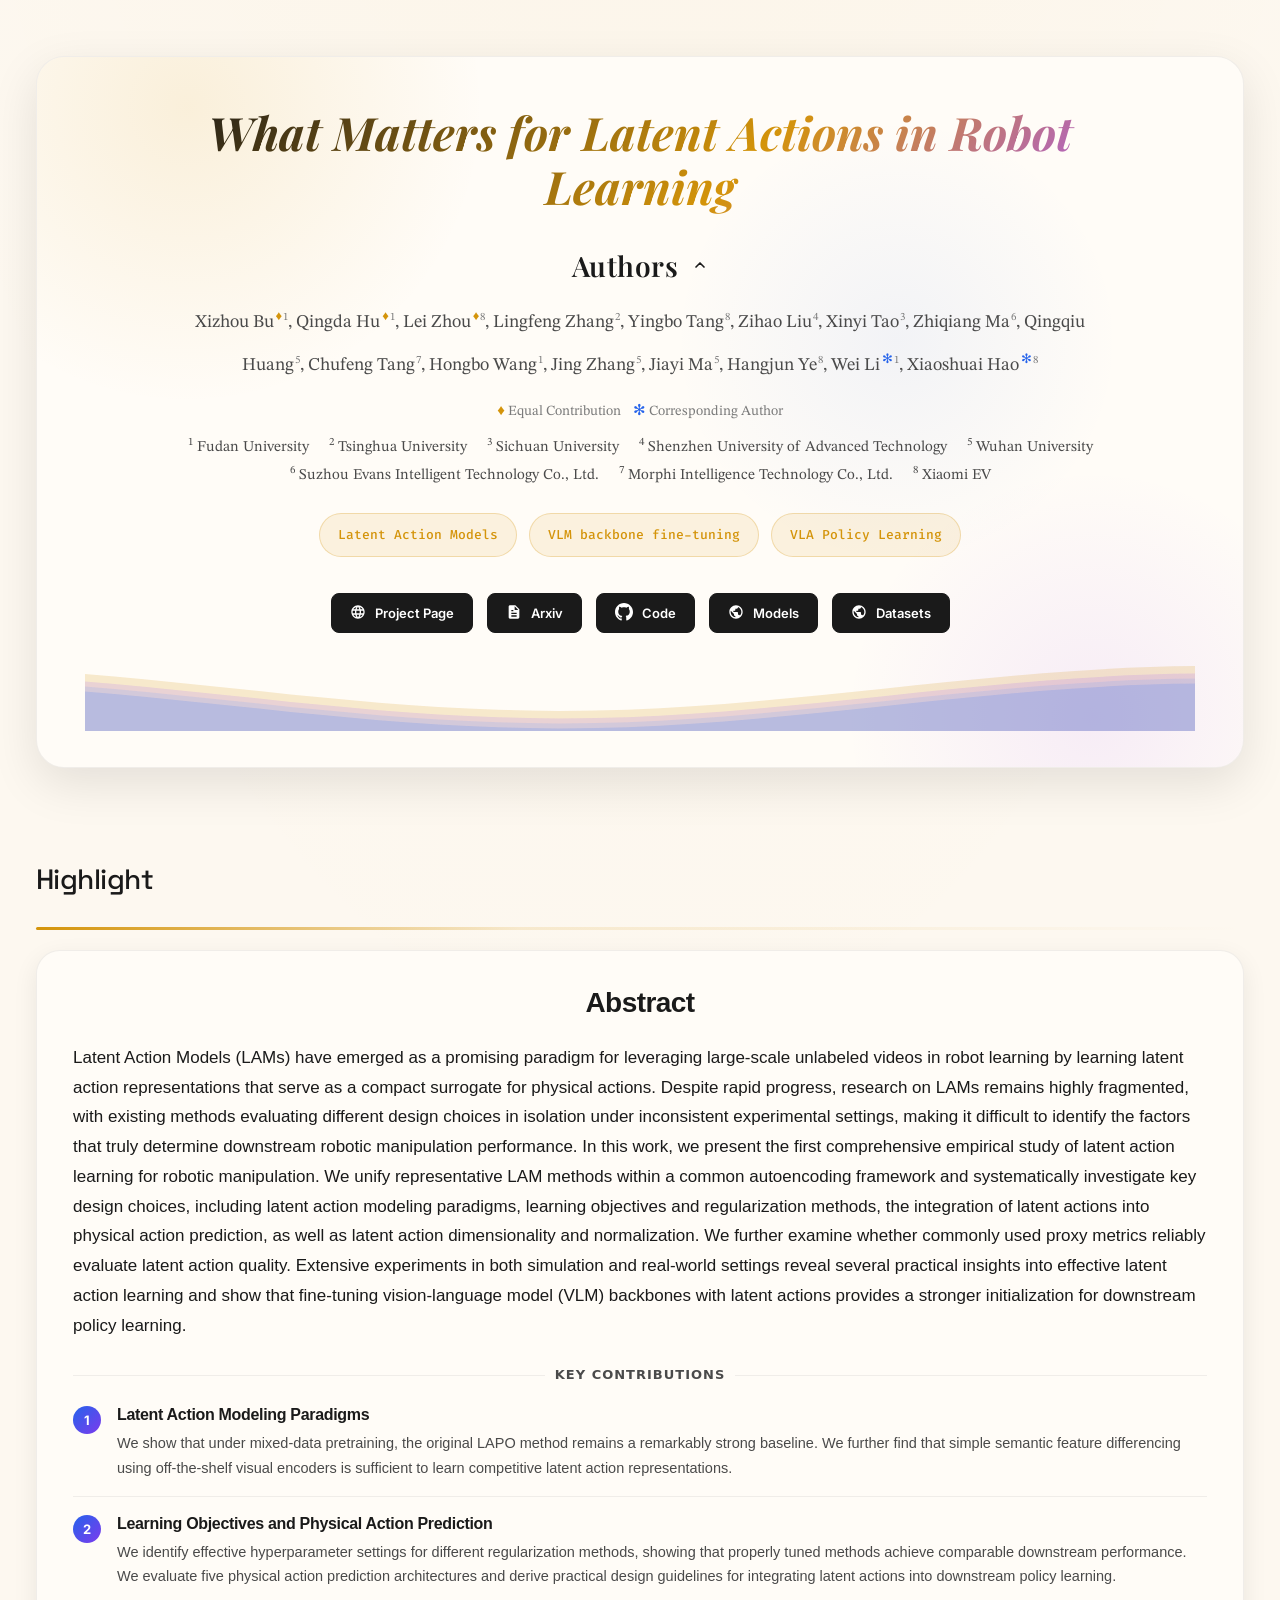
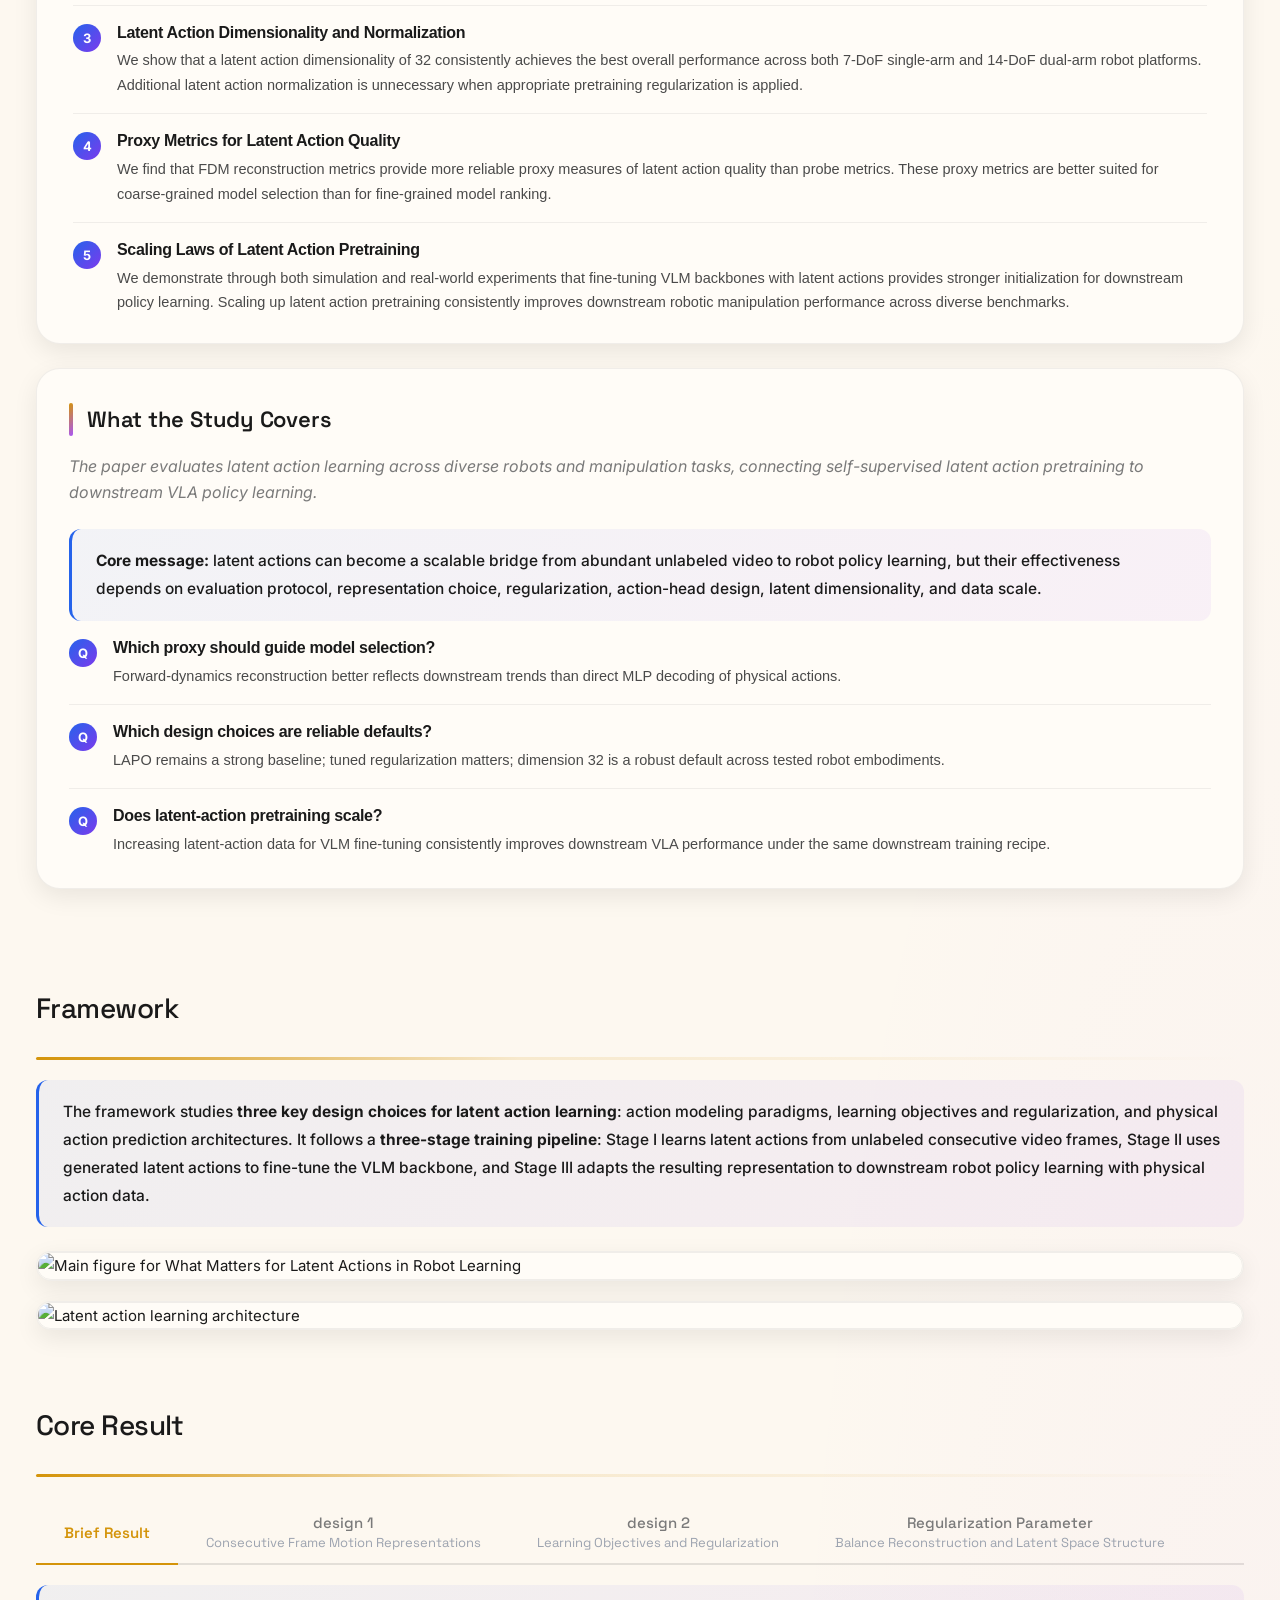
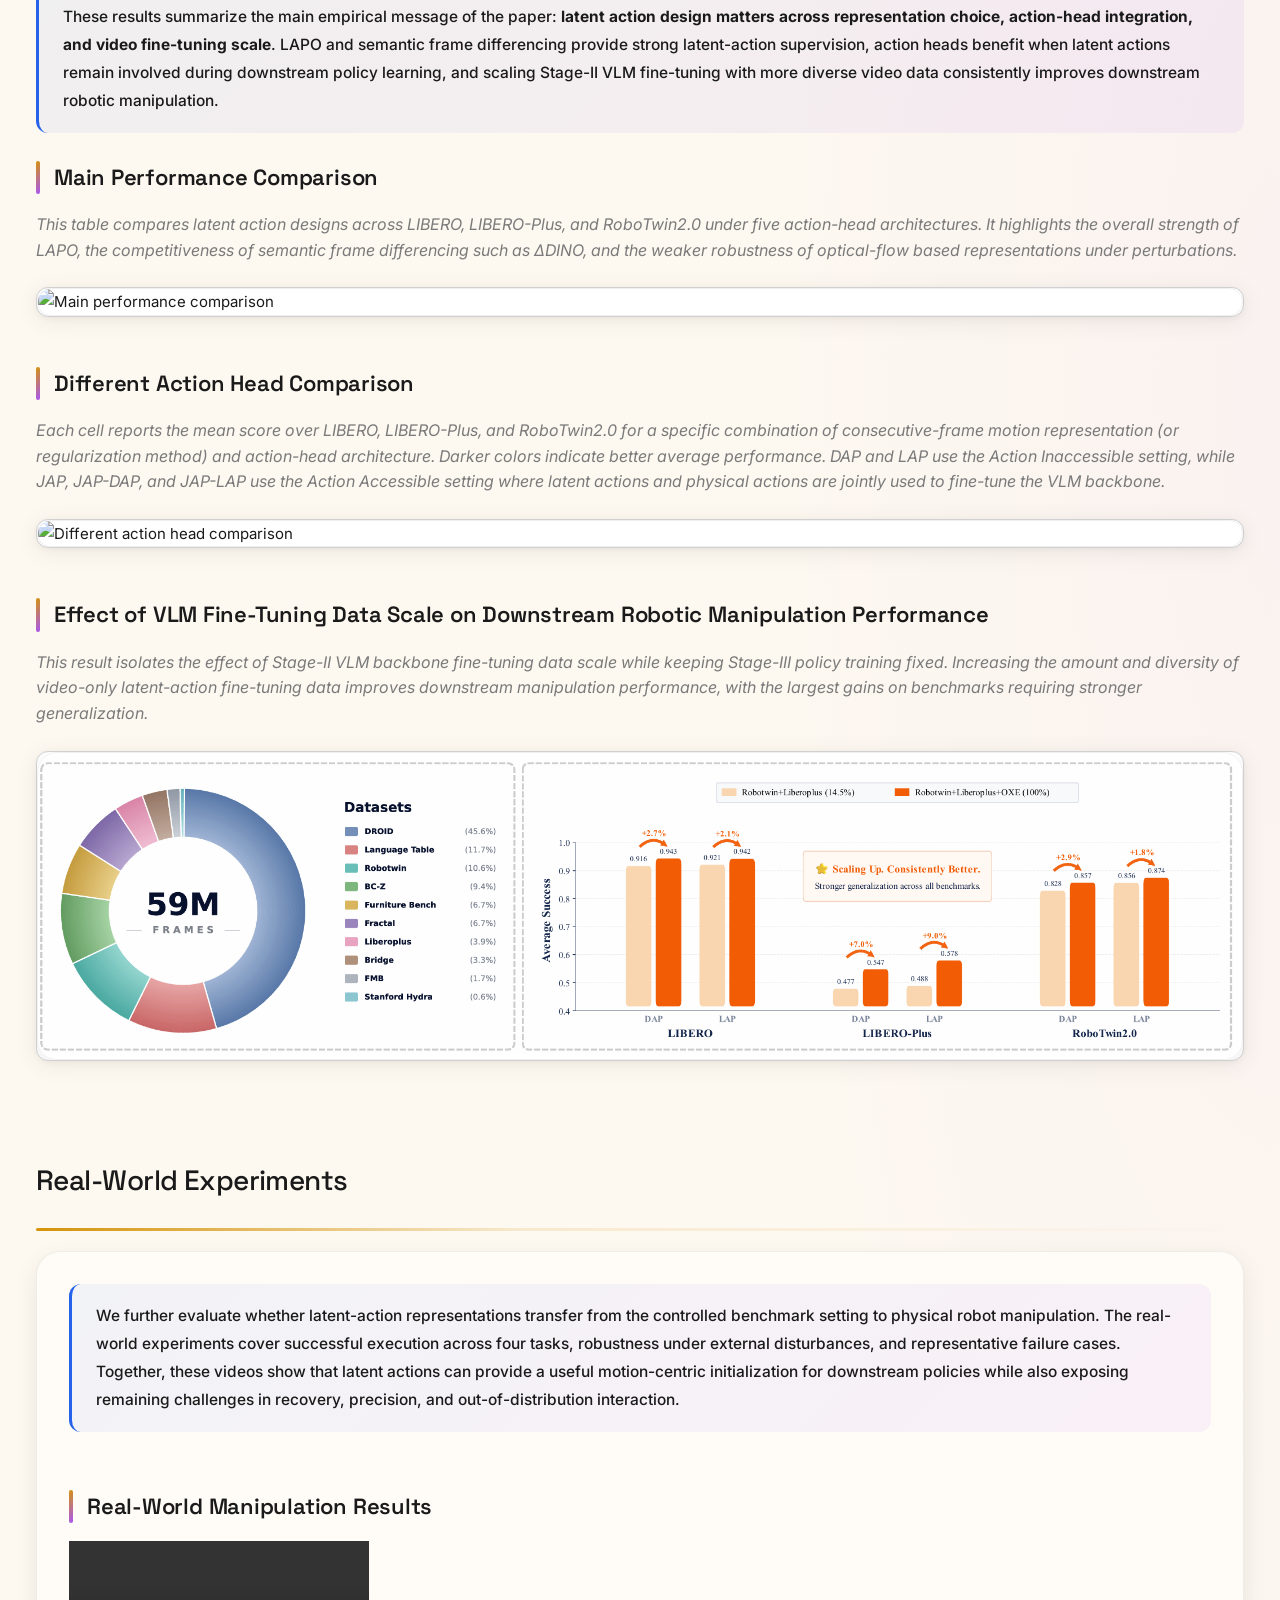
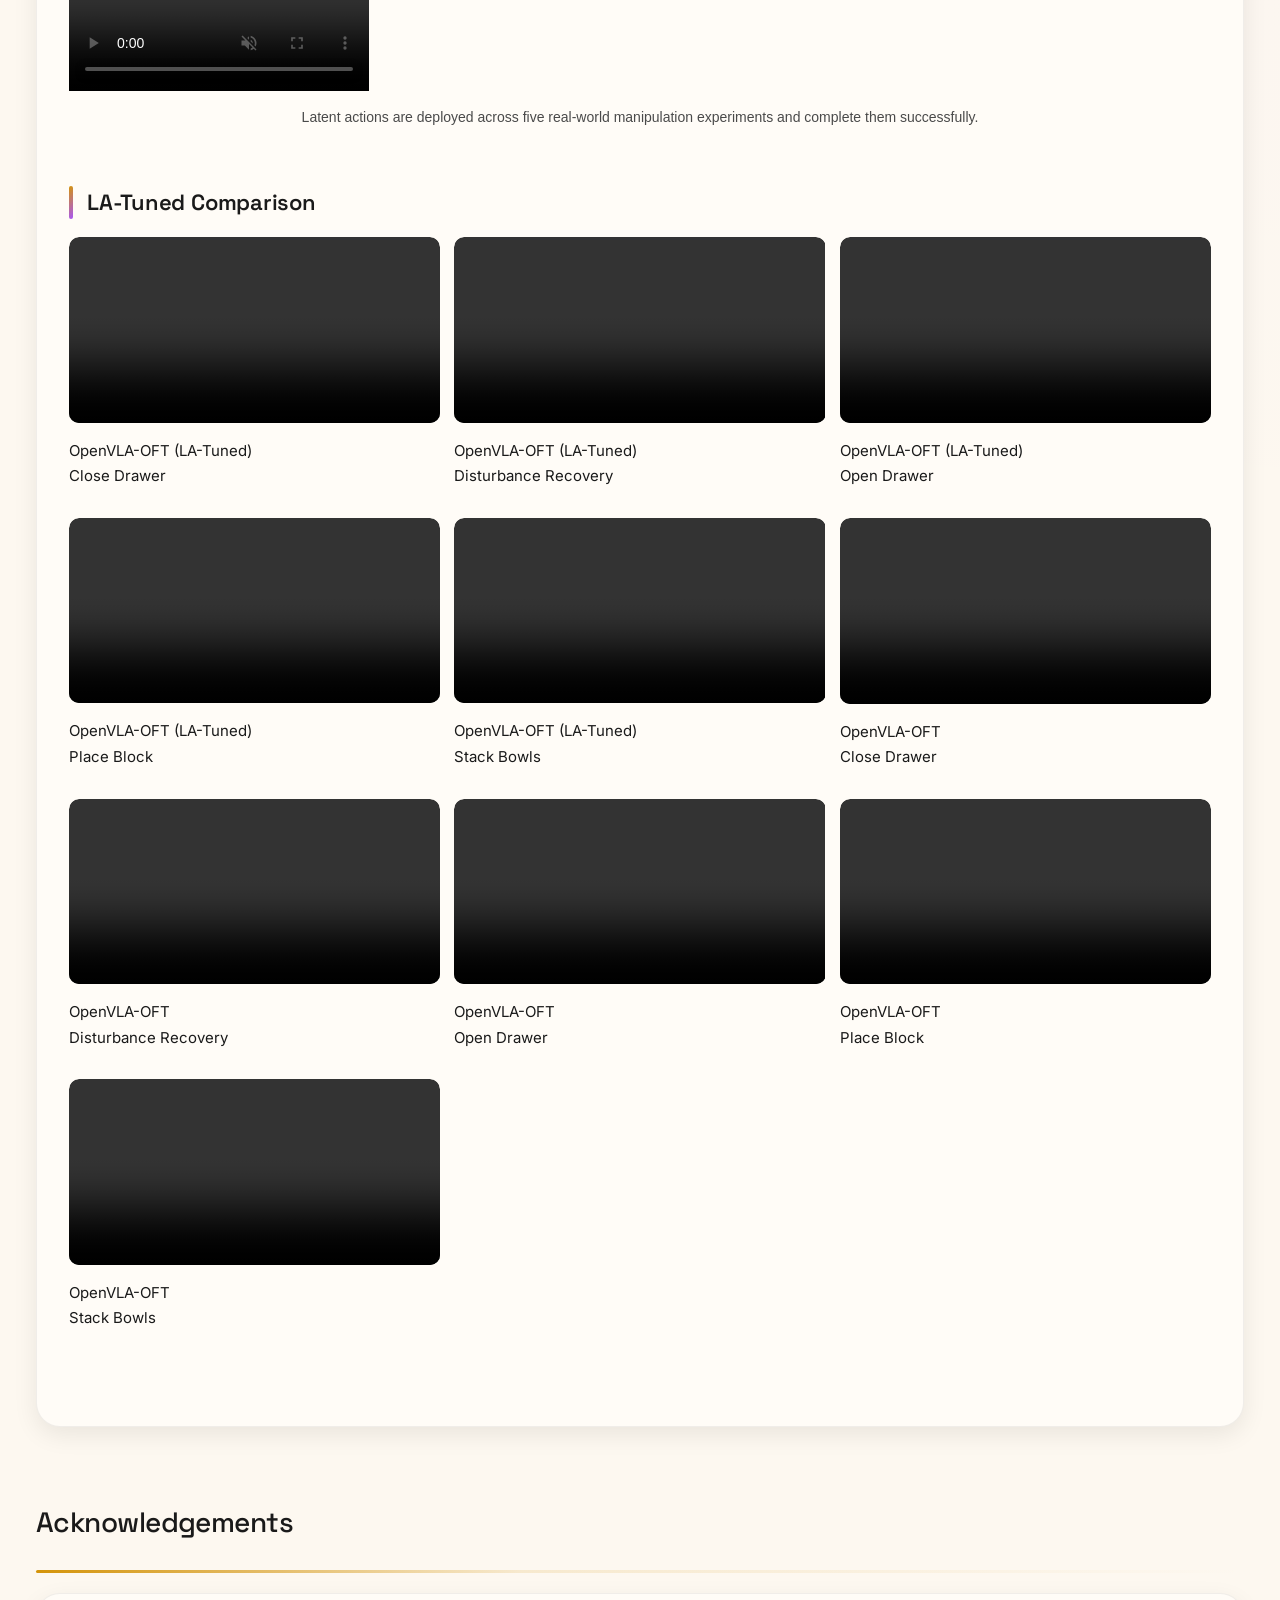
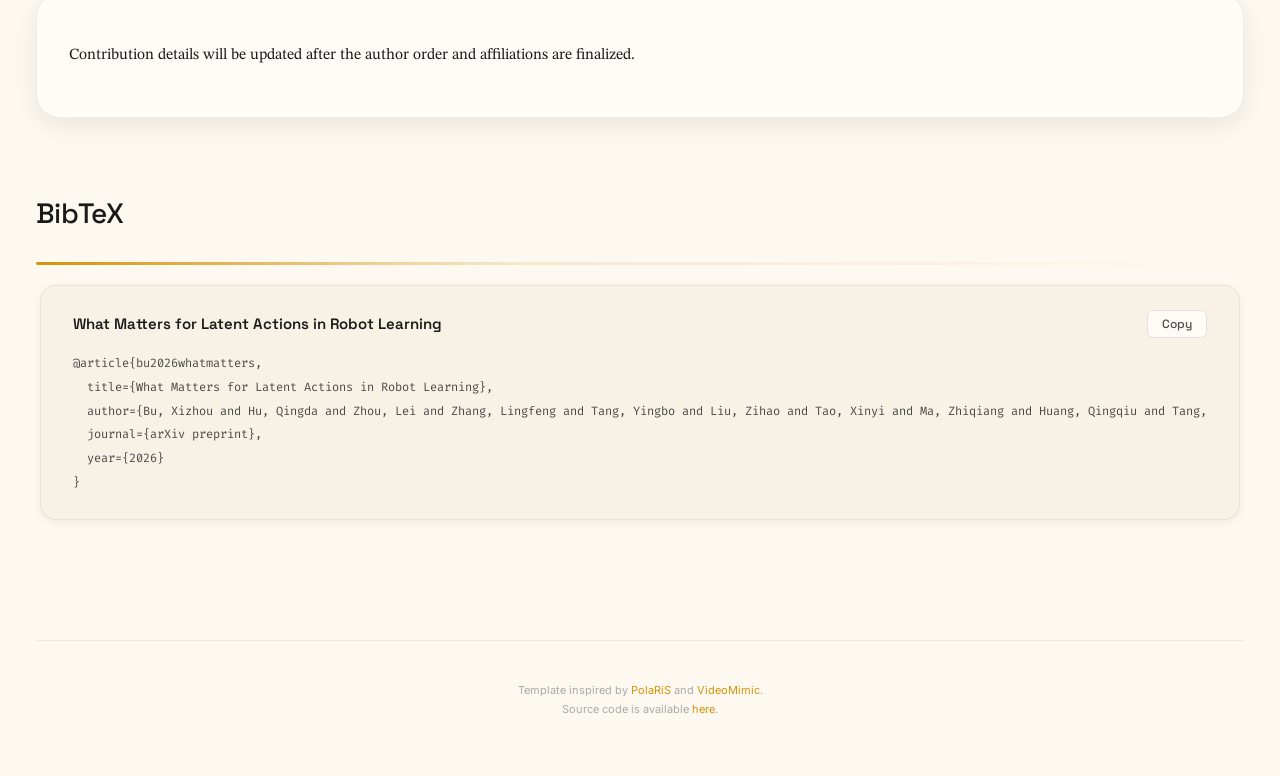
==== commit d8abf9f3: "update" ====
--- a/index.html
+++ b/index.html
@@ -176,14 +176,11 @@
 
     <!-- TL;DR + Key Contributions -->
     <div class="card-surface" style="margin-bottom: 24px; padding: 28px 36px;">
-      <!-- TL;DR Header -->
-      <div style="display: flex; align-items: center; gap: 12px; margin-bottom: 16px;">
-        <span style="display: inline-block; padding: 4px 12px; border-radius: 6px; background: linear-gradient(135deg, #2563eb, #7c3aed); color: #fff; font-size: 12px; font-weight: 700; letter-spacing: 1.5px; text-transform: uppercase; font-family: system-ui, sans-serif;">TL;DR</span>
-        <span style="font-size: 15px; font-family: system-ui, sans-serif; display: inline-flex; align-items: center; gap: 8px;">
-          <span style="color: #9ca3af; font-weight: 500; font-family: 'STIX Two Text', serif;">Unlabeled Video</span>
-          <span style="display: inline-block; background: linear-gradient(135deg, #2563eb, #7c3aed); -webkit-background-clip: text; -webkit-text-fill-color: transparent; font-weight: 700; font-size: 20px;">↗</span>
-          <span style="font-weight: 700; font-size: 19px; font-family: 'STIX Two Text', serif; background: linear-gradient(135deg, #2563eb, #7c3aed); -webkit-background-clip: text; -webkit-text-fill-color: transparent;">Latent Action Learning</span>
-        </span>
+      <!-- Abstract Header -->
+      <div style="display: flex; justify-content: center; align-items: center; margin-bottom: 16px;">
+        <h2 style="font-size: 28px; font-weight: 600; color: var(--text-primary); margin: 0; font-family: -apple-system, BlinkMacSystemFont, 'Helvetica Neue', Arial, sans-serif;">
+          Abstract
+        </h2>
       </div>
       <p style="font-size: 17px; line-height: 1.75; color: var(--text-primary); margin: 0 0 24px 0; font-weight: 400; font-family: -apple-system, BlinkMacSystemFont, 'Helvetica Neue', Arial, sans-serif;">Latent Action Models (LAMs) have emerged as a promising paradigm for leveraging large-scale unlabeled videos in robot learning by learning latent action representations that serve as a compact surrogate for physical actions. Despite rapid progress, research on LAMs remains highly fragmented, with existing methods evaluating different design choices in isolation under inconsistent experimental settings, making it difficult to identify the factors that truly determine downstream robotic manipulation performance. In this work, we present the first comprehensive empirical study of latent action learning for robotic manipulation. We unify representative LAM methods within a common autoencoding framework and systematically investigate key design choices, including latent action modeling paradigms, learning objectives and regularization methods, the integration of latent actions into physical action prediction, as well as latent action dimensionality and normalization. We further examine whether commonly used proxy metrics reliably evaluate latent action quality. Extensive experiments in both simulation and real-world settings reveal several practical insights into effective latent action learning and show that fine-tuning vision-language model (VLM) backbones with latent actions provides a stronger initialization for downstream policy learning.</p>
 
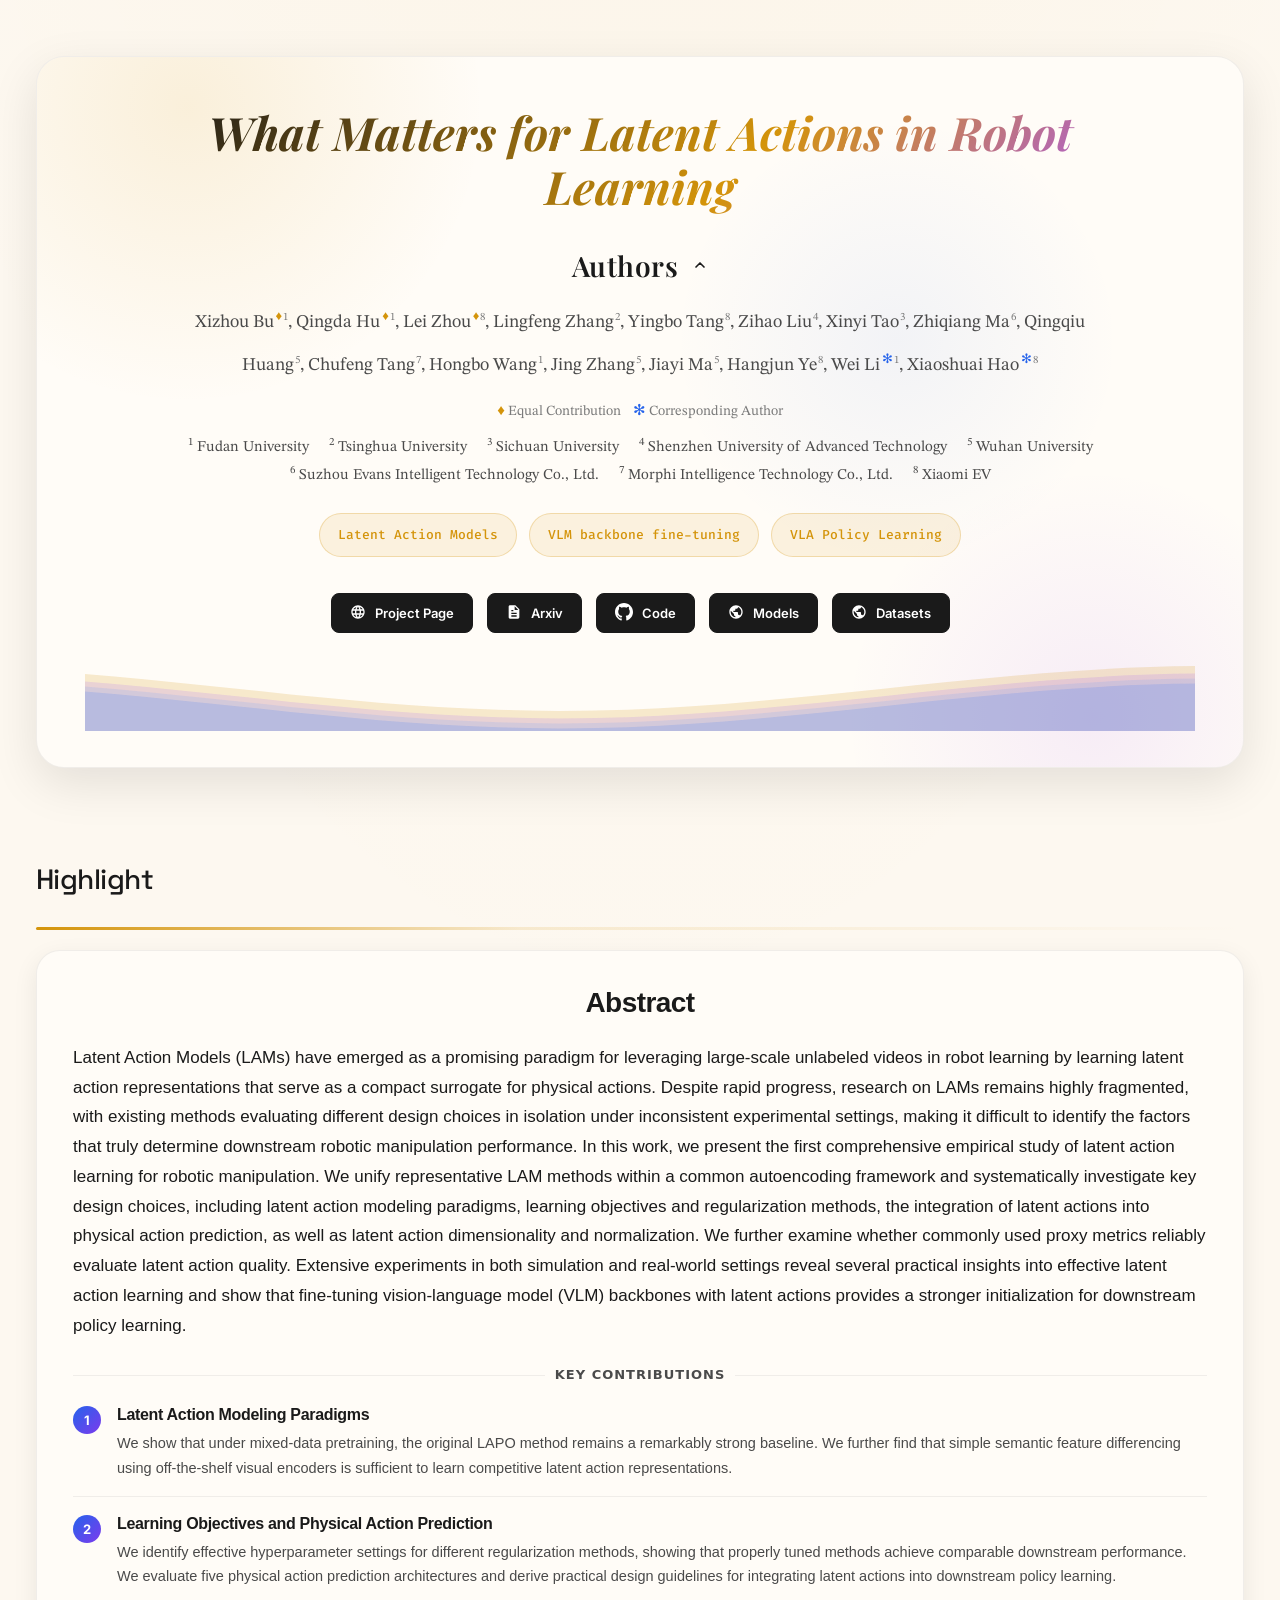
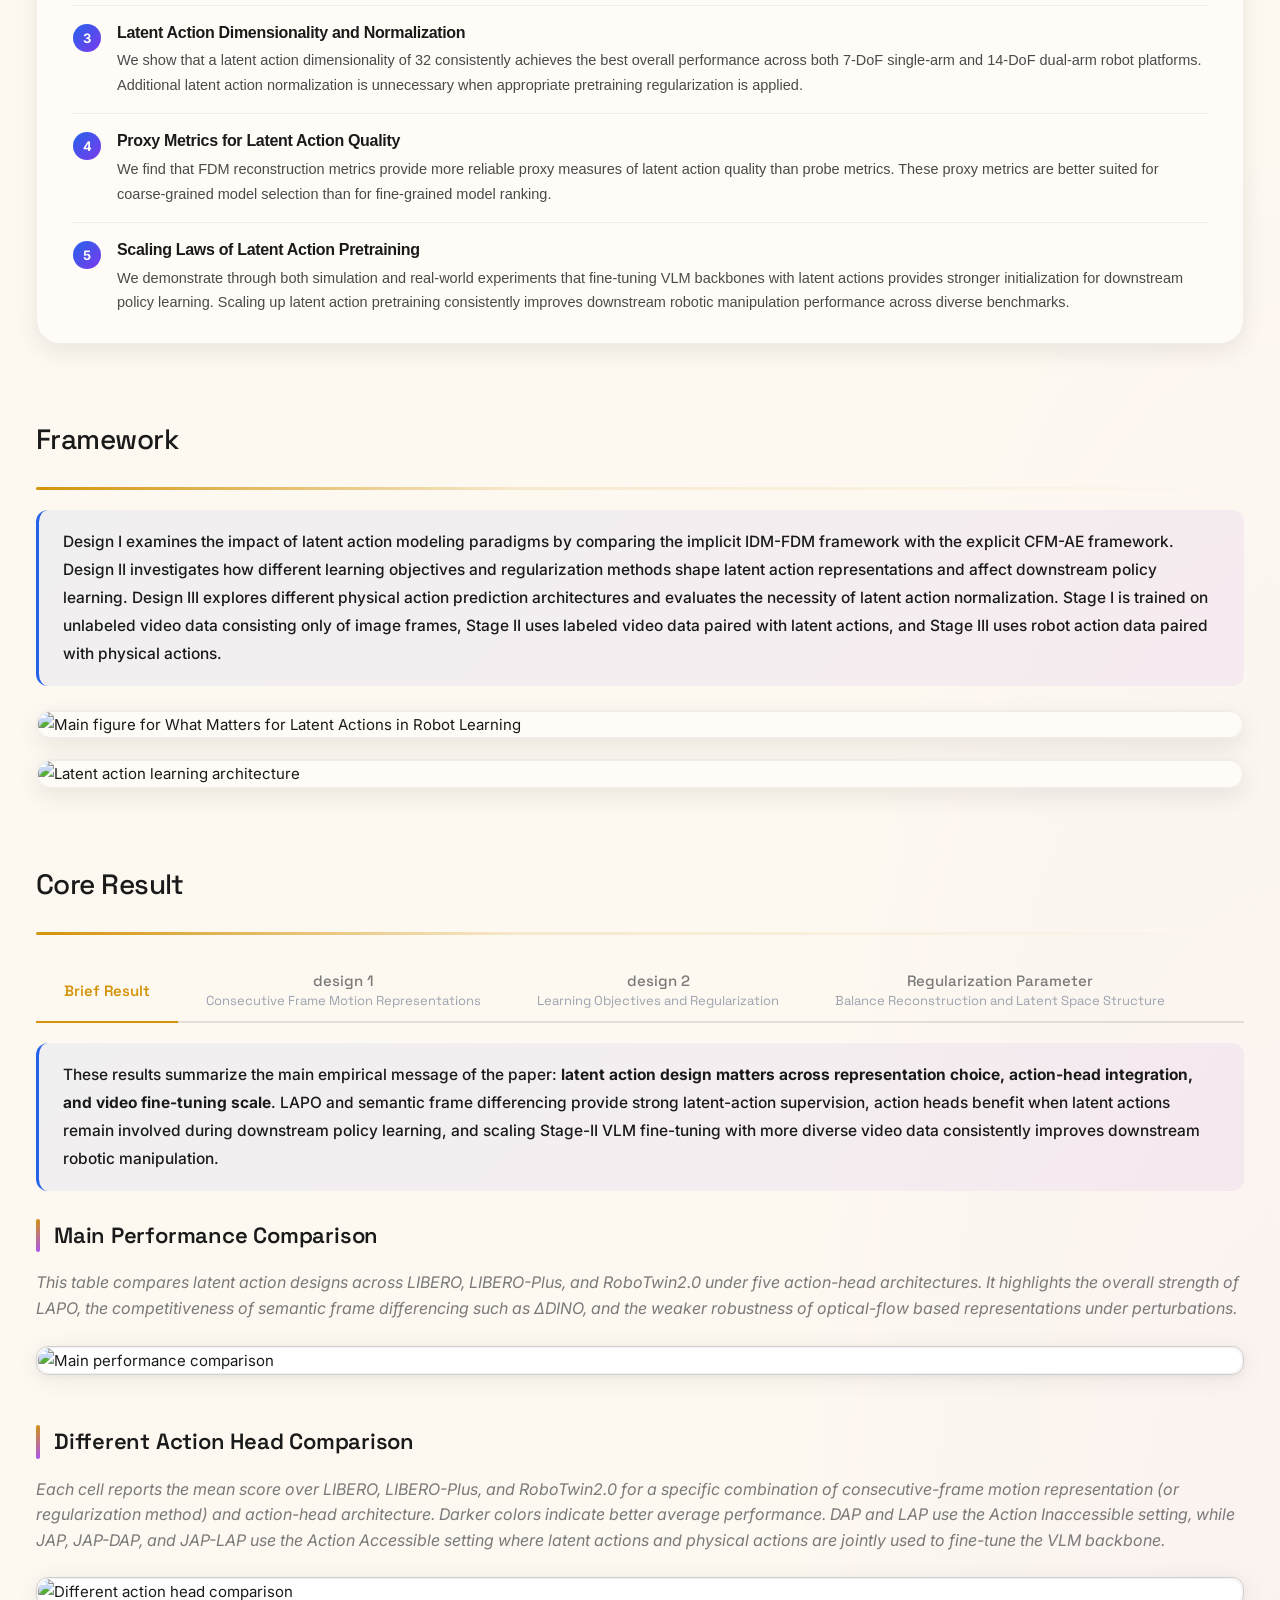
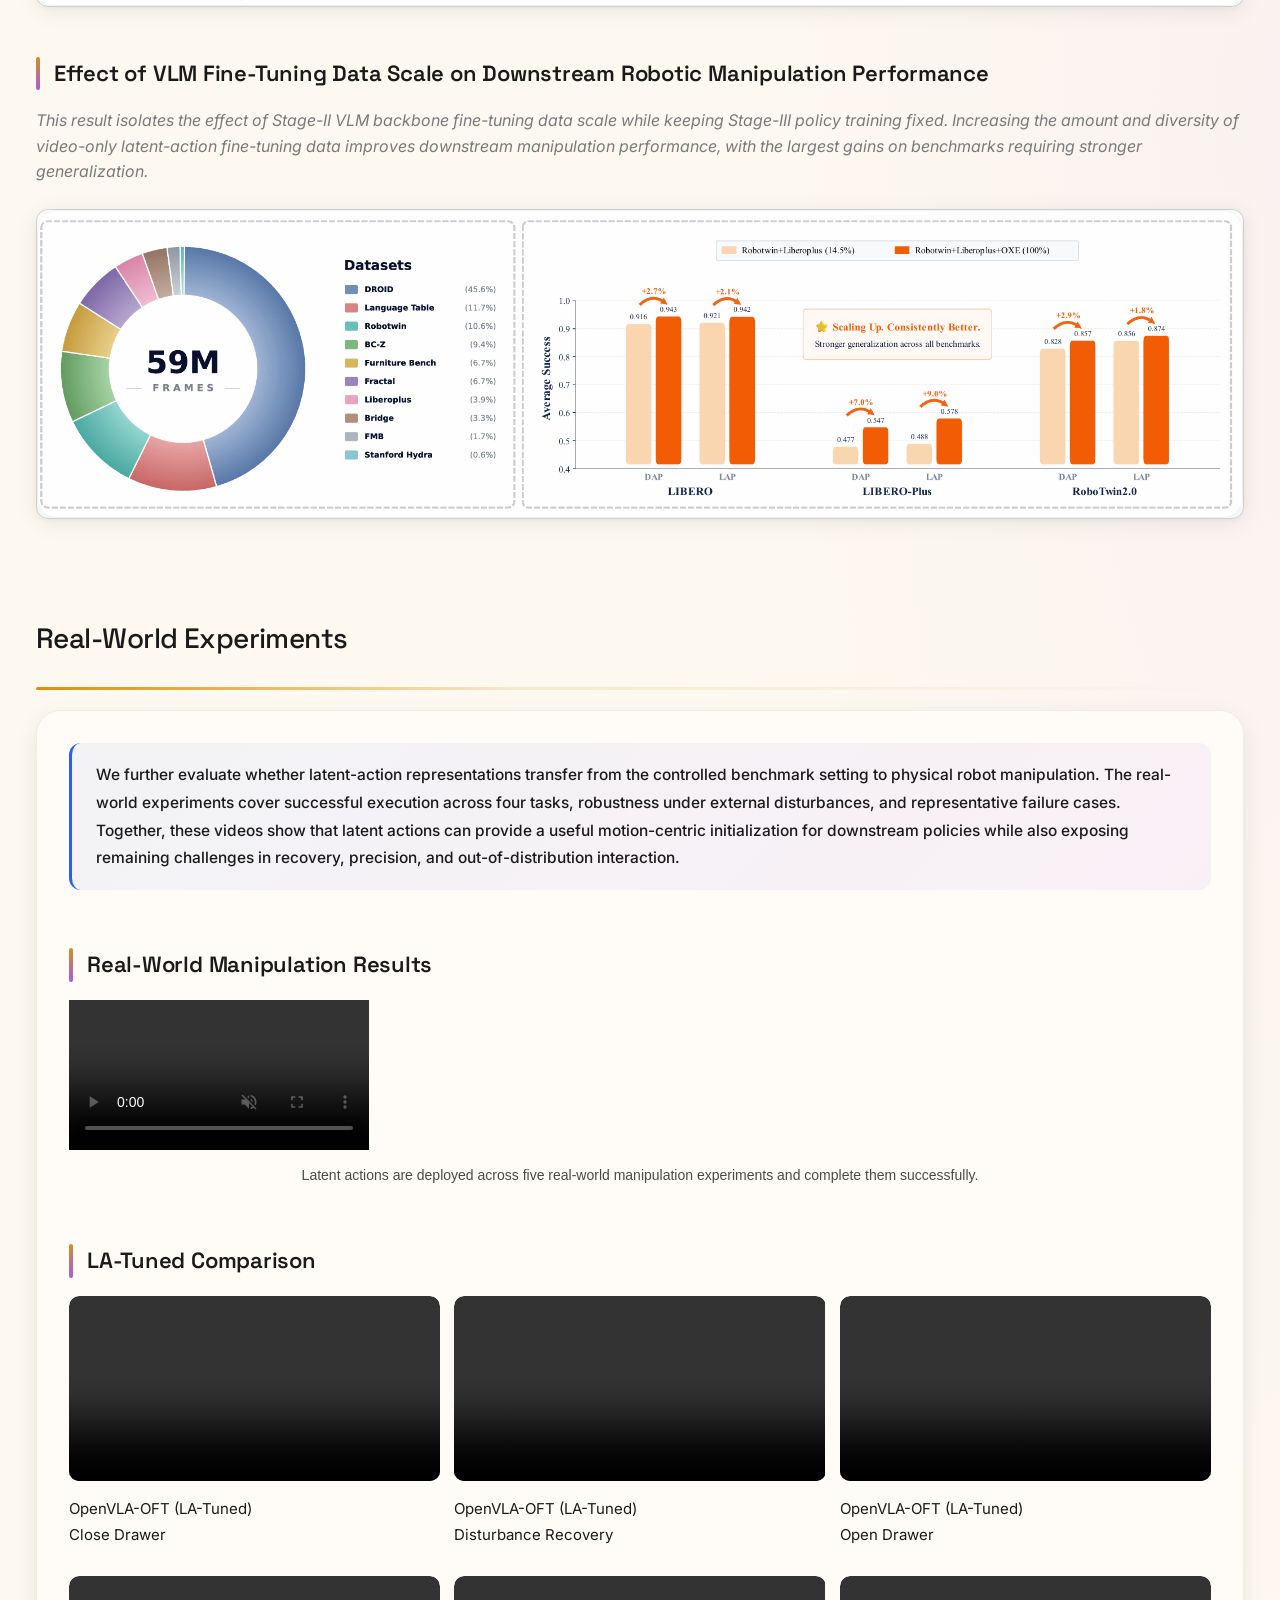
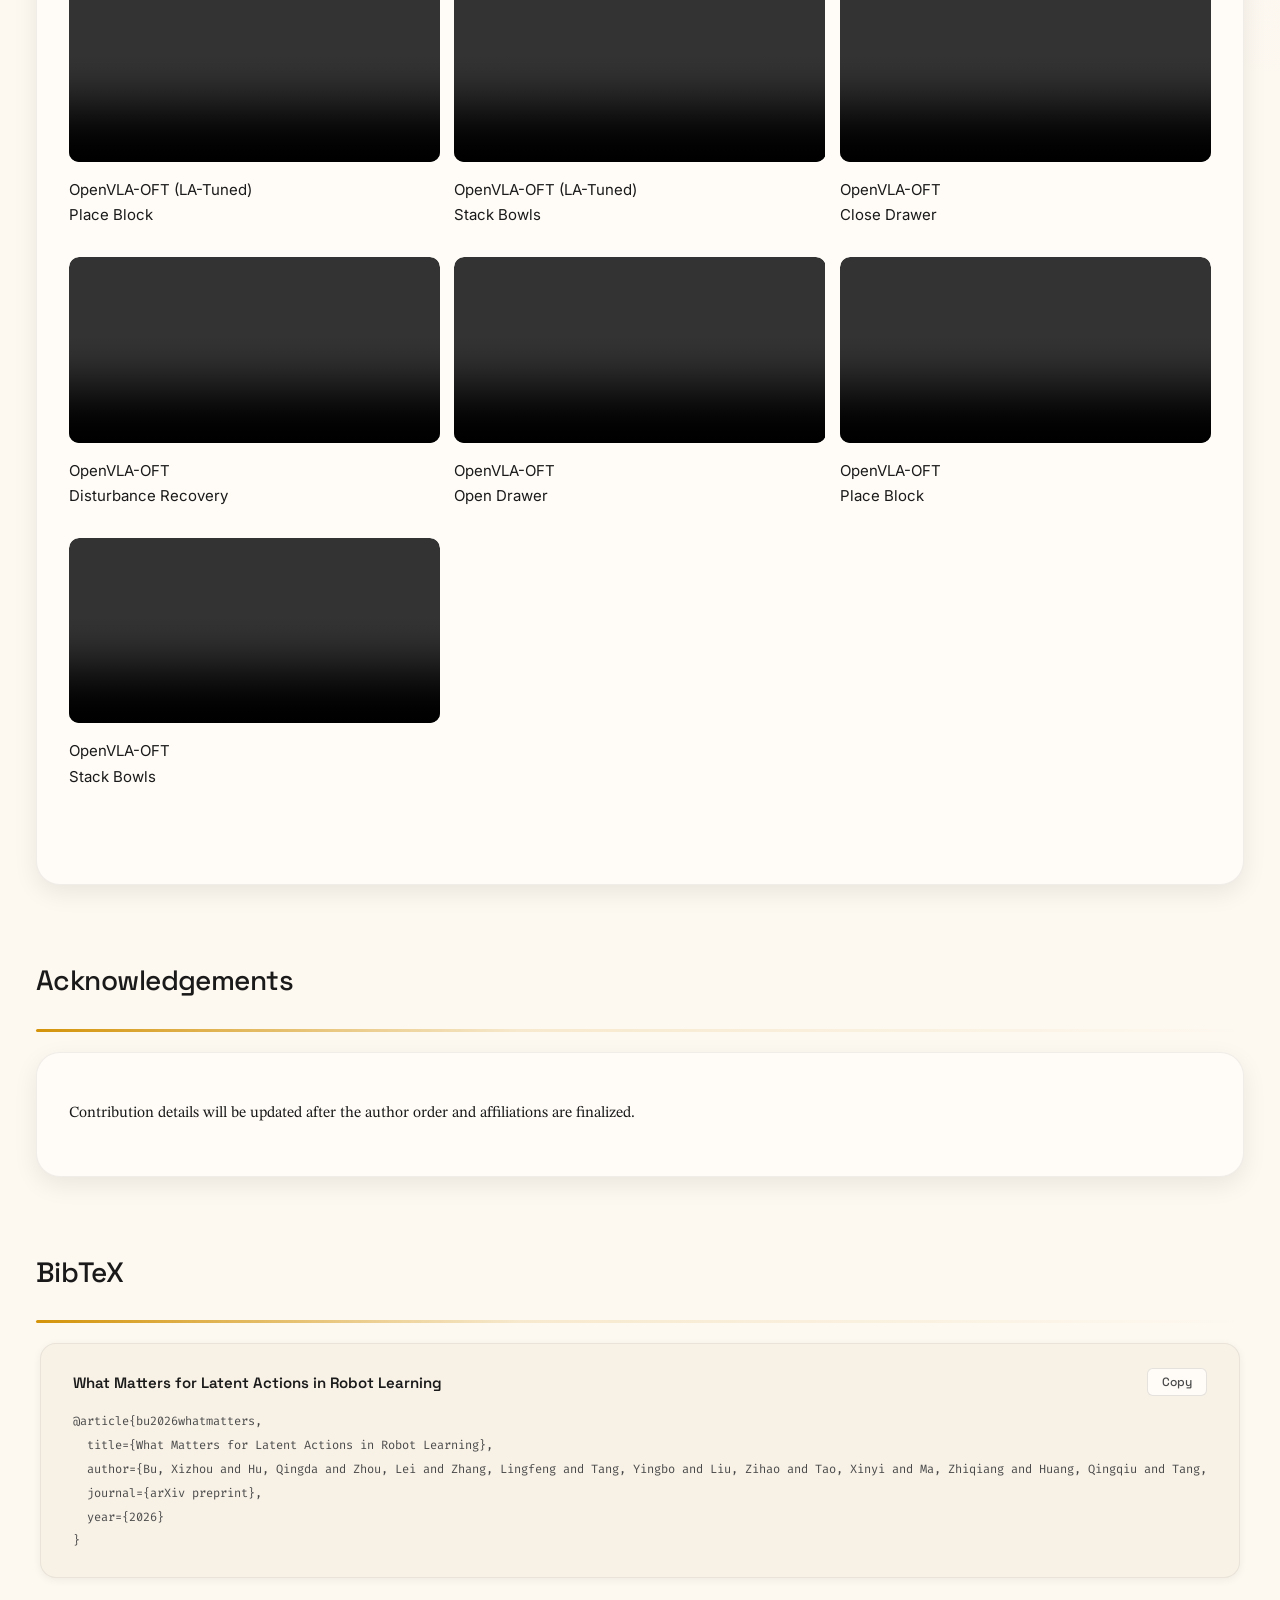
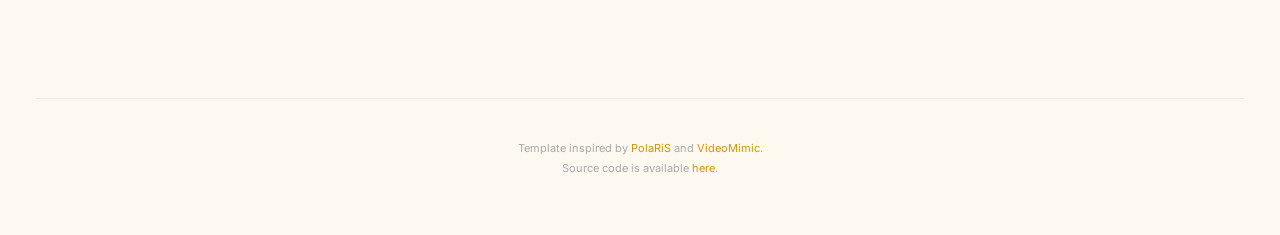
==== commit 7af2722b: "update" ====
--- a/index.html
+++ b/index.html
@@ -230,7 +230,7 @@
       </div>
     </div>
 
-    <div class="card-surface charts-section">
+    <!-- <div class="card-surface charts-section">
       <div class="section-heading">What the Study Covers</div>
       <p class="section-lead">The paper evaluates latent action learning across diverse robots and manipulation tasks, connecting self-supervised latent action pretraining to downstream VLA policy learning.</p>
       <div style="background: linear-gradient(135deg, rgba(37,99,235,0.06) 0%, rgba(147,51,234,0.06) 100%); border-left: 3px solid var(--blue-energy); border-radius: 12px; padding: 18px 24px; margin-bottom: 16px;">
@@ -260,7 +260,7 @@
             <p class="kc-desc">Increasing latent-action data for VLM fine-tuning consistently improves downstream VLA performance under the same downstream training recipe.</p>
           </div>
         </div>
-      </div>
+      </div> -->
 
     </div>
 
@@ -270,7 +270,7 @@
     <div class="tagline" id="models">Framework</div>
 
     <div style="background: linear-gradient(135deg, rgba(37,99,235,0.06) 0%, rgba(147,51,234,0.06) 100%); border-left: 3px solid var(--blue-energy); border-radius: 12px; padding: 18px 24px; margin: 0 0 24px 0;">
-      <p style="color: var(--text-primary); font-size: 15.5px; line-height: 1.8; margin: 0; font-weight: 500;">The framework studies <strong>three key design choices for latent action learning</strong>: action modeling paradigms, learning objectives and regularization, and physical action prediction architectures. It follows a <strong>three-stage training pipeline</strong>: Stage I learns latent actions from unlabeled consecutive video frames, Stage II uses generated latent actions to fine-tune the VLM backbone, and Stage III adapts the resulting representation to downstream robot policy learning with physical action data.</p>
+      <p style="color: var(--text-primary); font-size: 15.5px; line-height: 1.8; margin: 0; font-weight: 500;">Design I examines the impact of latent action modeling paradigms by comparing the implicit IDM-FDM framework with the explicit CFM-AE framework. Design II investigates how different learning objectives and regularization methods shape latent action representations and affect downstream policy learning. Design III explores different physical action prediction architectures and evaluates the necessity of latent action normalization. Stage I is trained on unlabeled video data consisting only of image frames, Stage II uses labeled video data paired with latent actions, and Stage III uses robot action data paired with physical actions.</p>
     </div>
 
     <div class="card-surface" style="padding: 0; overflow: hidden;">
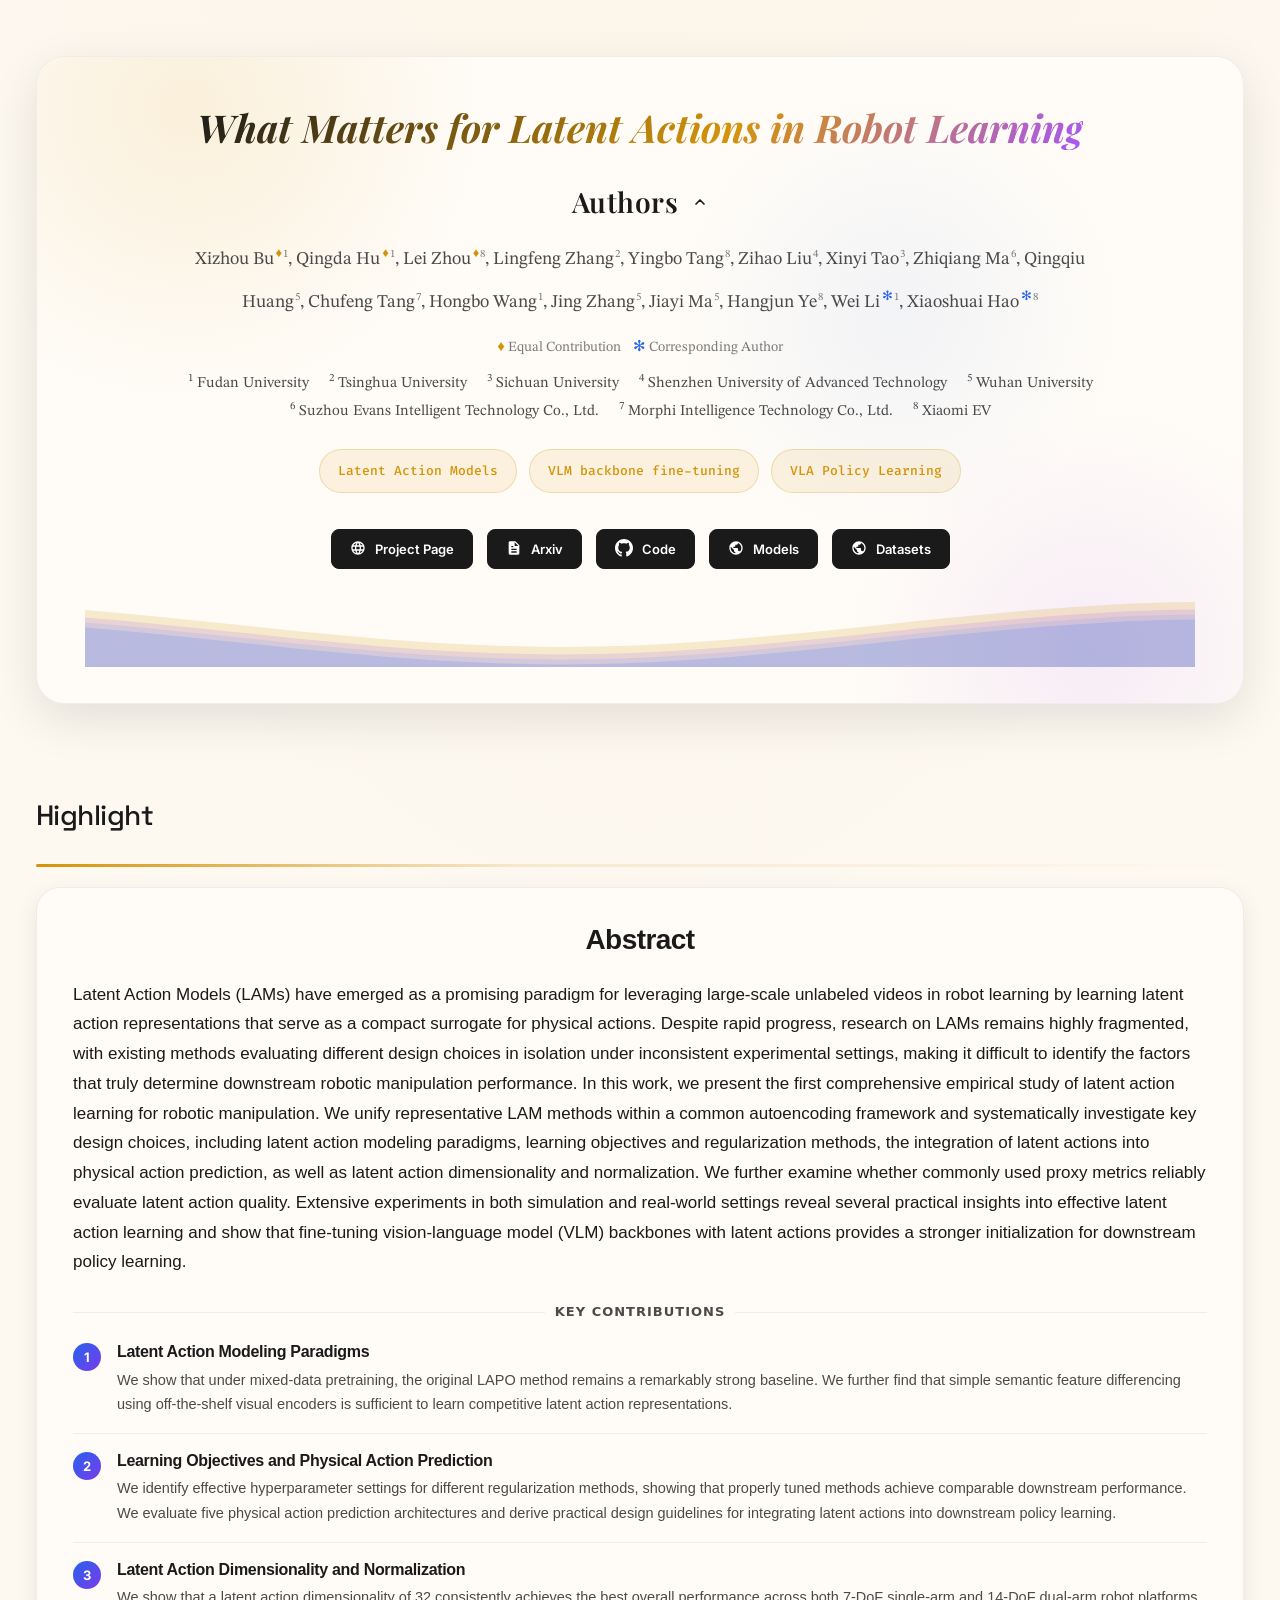
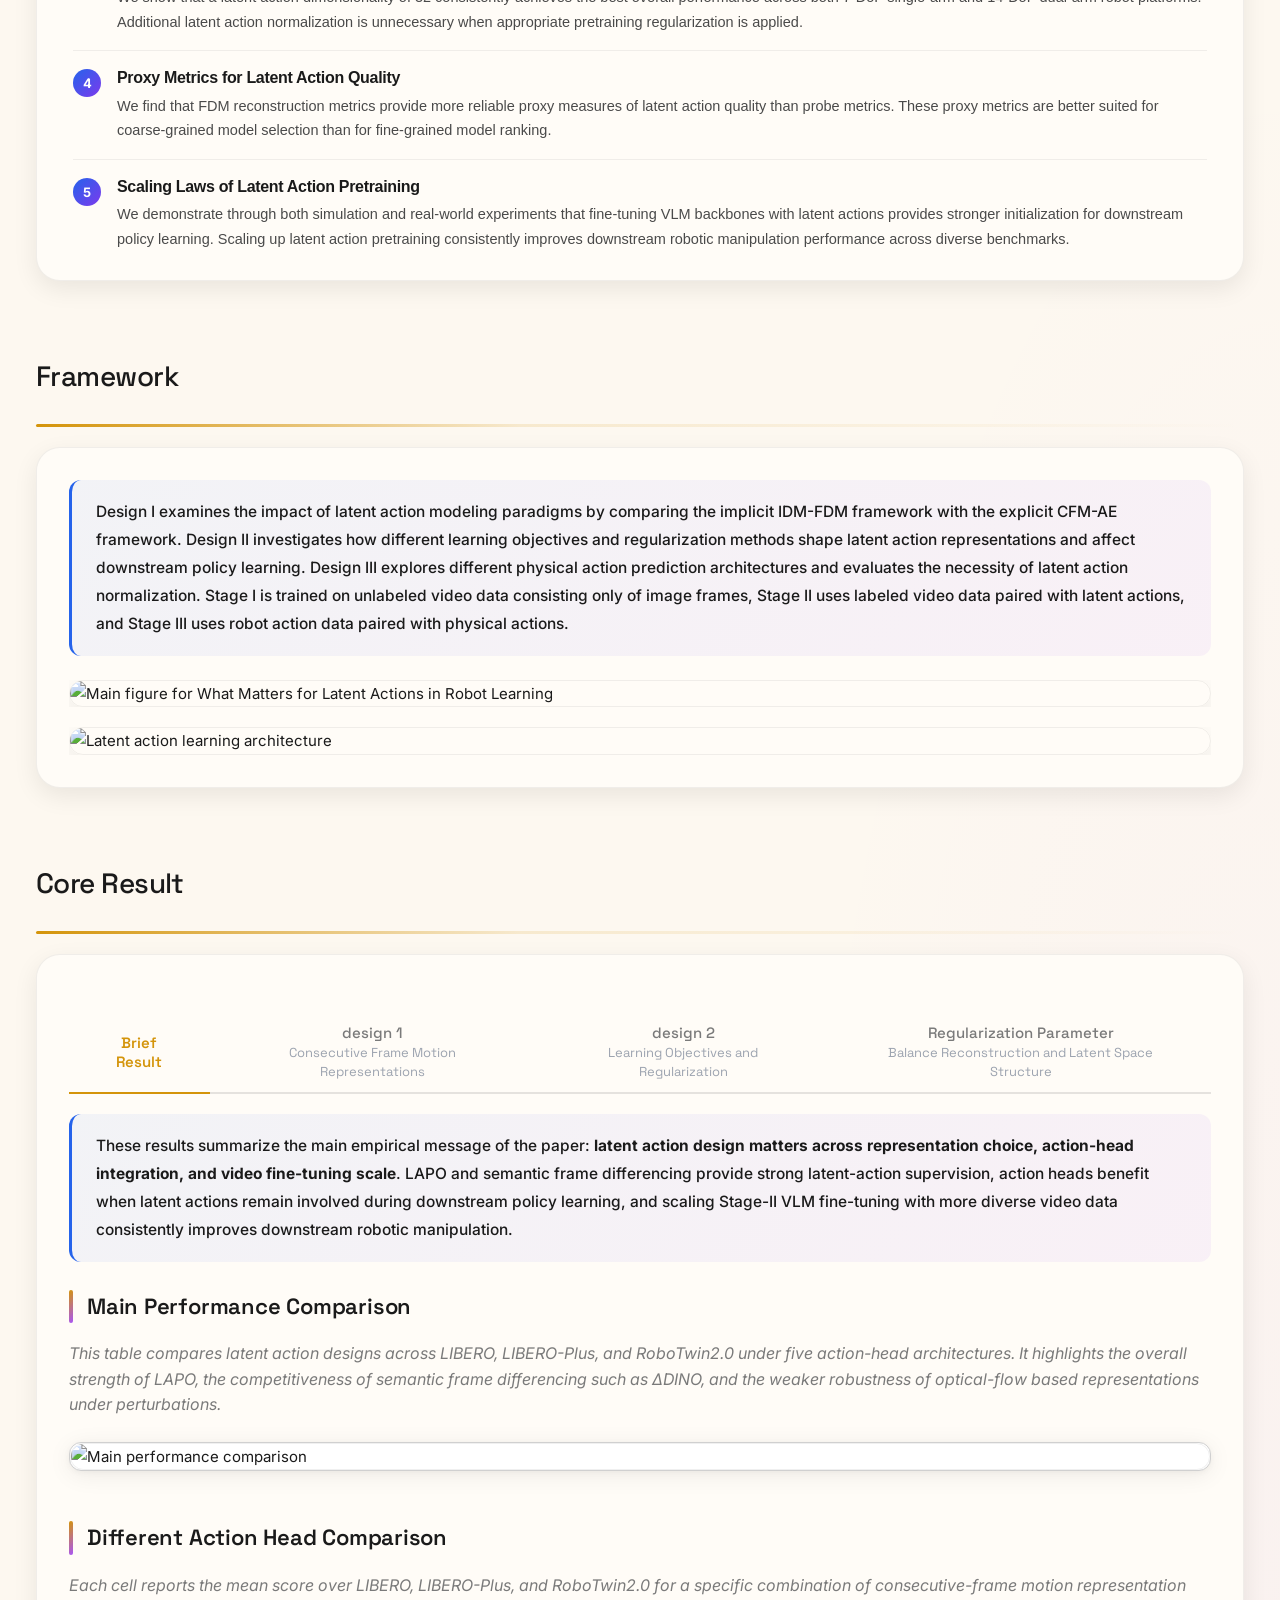
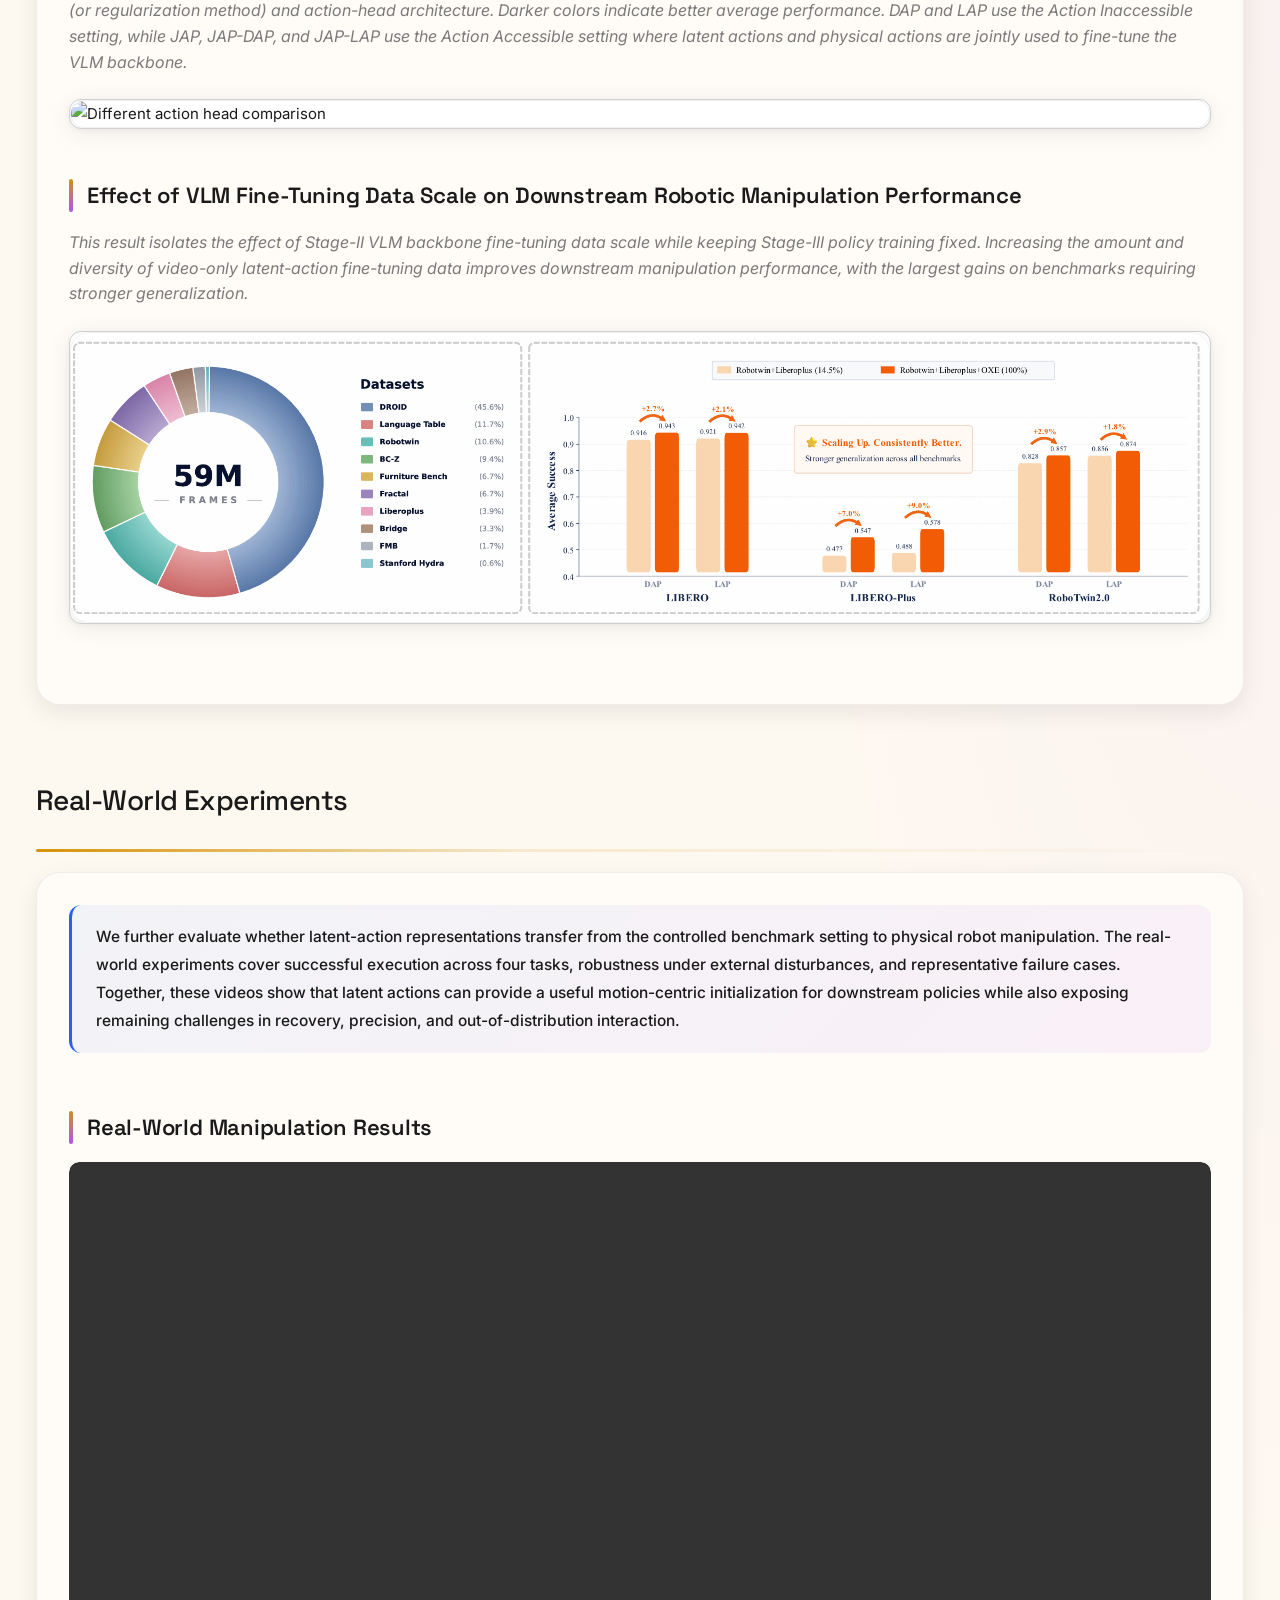
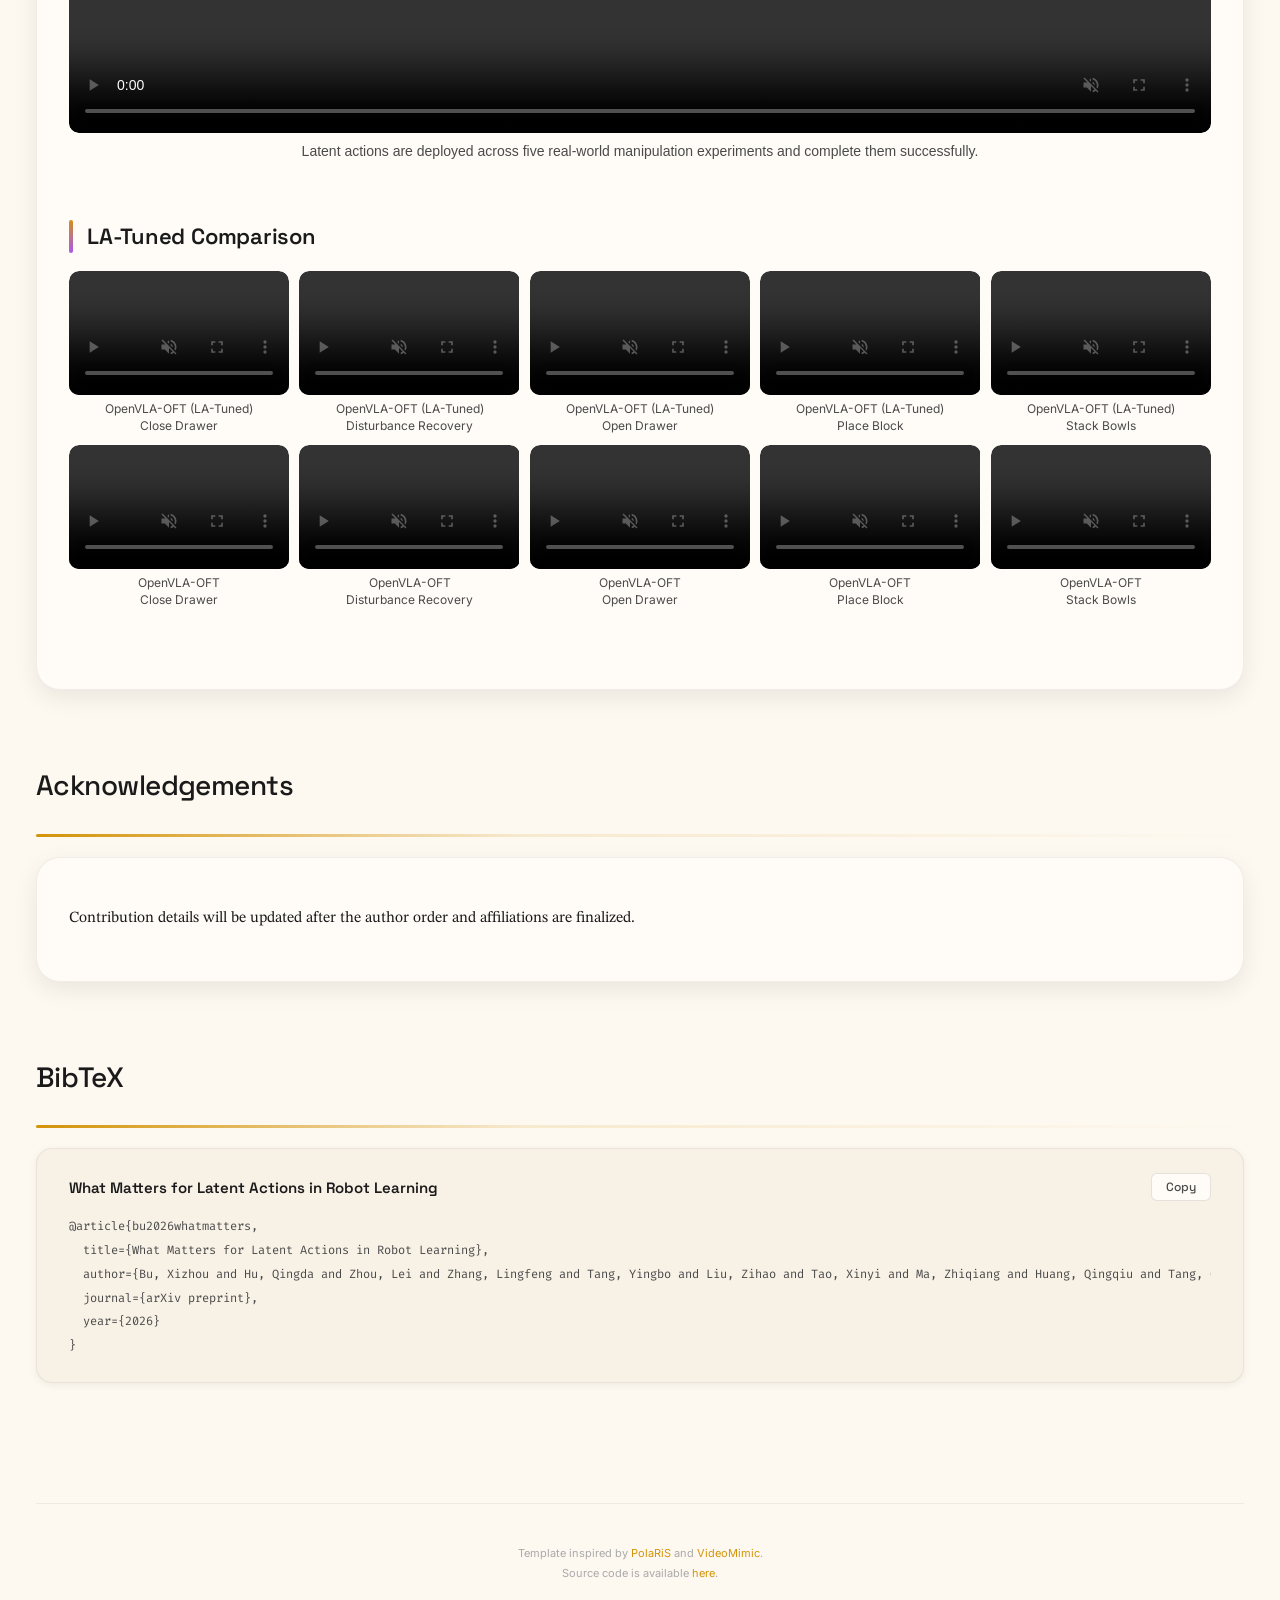
==== commit 4fefbaa3: "update" ====
--- a/index.html
+++ b/index.html
@@ -169,9 +169,9 @@
       </div>
     </div>
 
-    <!-- ═══════════════════════════════════════════ -->
+    <!-- ══════════════════════════════════════════�?-->
     <!-- Section 1: Highlight -->
-    <!-- ═══════════════════════════════════════════ -->
+    <!-- ══════════════════════════════════════════�?-->
     <div class="tagline" id="highlight">Highlight</div>
 
     <!-- TL;DR + Key Contributions -->
@@ -264,77 +264,80 @@
 
     </div>
 
-    <!-- ═══════════════════════════════════════════ -->
+    <!-- ══════════════════════════════════════════�?-->
     <!-- Section 2: Models -->
-    <!-- ═══════════════════════════════════════════ -->
+    <!-- ══════════════════════════════════════════�?-->
     <div class="tagline" id="models">Framework</div>
 
-    <div style="background: linear-gradient(135deg, rgba(37,99,235,0.06) 0%, rgba(147,51,234,0.06) 100%); border-left: 3px solid var(--blue-energy); border-radius: 12px; padding: 18px 24px; margin: 0 0 24px 0;">
-      <p style="color: var(--text-primary); font-size: 15.5px; line-height: 1.8; margin: 0; font-weight: 500;">Design I examines the impact of latent action modeling paradigms by comparing the implicit IDM-FDM framework with the explicit CFM-AE framework. Design II investigates how different learning objectives and regularization methods shape latent action representations and affect downstream policy learning. Design III explores different physical action prediction architectures and evaluates the necessity of latent action normalization. Stage I is trained on unlabeled video data consisting only of image frames, Stage II uses labeled video data paired with latent actions, and Stage III uses robot action data paired with physical actions.</p>
+    <div class="card-surface">
+      <div style="background: linear-gradient(135deg, rgba(37,99,235,0.06) 0%, rgba(147,51,234,0.06) 100%); border-left: 3px solid var(--blue-energy); border-radius: 12px; padding: 18px 24px; margin: 0 0 24px 0;">
+        <p style="color: var(--text-primary); font-size: 15.5px; line-height: 1.8; margin: 0; font-weight: 500;">Design I examines the impact of latent action modeling paradigms by comparing the implicit IDM-FDM framework with the explicit CFM-AE framework. Design II investigates how different learning objectives and regularization methods shape latent action representations and affect downstream policy learning. Design III explores different physical action prediction architectures and evaluates the necessity of latent action normalization. Stage I is trained on unlabeled video data consisting only of image frames, Stage II uses labeled video data paired with latent actions, and Stage III uses robot action data paired with physical actions.</p>
+      </div>
+
+      <div style="overflow: hidden;">
+        <img src="./images/main_fig.png" alt="Main figure for What Matters for Latent Actions in Robot Learning" style="width: 100%; height: auto; display: block;">
+      </div>
+
+      <div style="overflow: hidden; margin-top: 20px;">
+        <img src="./images/arch.png" alt="Latent action learning architecture" style="width: 100%; height: auto; display: block;">
+      </div>
     </div>
 
-    <div class="card-surface" style="padding: 0; overflow: hidden;">
-      <img src="./images/main_fig.png" alt="Main figure for What Matters for Latent Actions in Robot Learning" style="width: 100%; height: auto; display: block;">
-    </div>
-
-    <div class="card-surface" style="padding: 0; overflow: hidden; margin-top: 20px;">
-      <img src="./images/arch.png" alt="Latent action learning architecture" style="width: 100%; height: auto; display: block;">
-    </div>
-
-    <!-- ═══════════════════════════════════════════ -->
+    <!-- ══════════════════════════════════════════�?-->
     <!-- Section 6: Results -->
-    <!-- ═══════════════════════════════════════════ -->
+    <!-- ══════════════════════════════════════════�?-->
     <div class="tagline" id="results">Core Result</div>
 
-    <!-- Result Tabs -->
-    <div class="result-tabs">
-      <button class="result-tab active" data-tab="vlm-tab">Brief Result</button>
-      <button class="result-tab" data-tab="vla-tab">design 1<br><span class="tab-sub">Consecutive Frame Motion Representations</span></button>
-      <button class="result-tab" data-tab="libero-tab">design 2<br><span class="tab-sub">Learning Objectives and Regularization</span></button>
-      <button class="result-tab" data-tab="regularization-tab">Regularization Parameter<br><span class="tab-sub">Balance Reconstruction and Latent Space Structure</span></button>
-    </div>
-
-    <!-- Tab 1: VLM -->
-    <div class="result-tab-content active" id="vlm-tab">
-
-    <div style="background: linear-gradient(135deg, rgba(37,99,235,0.06) 0%, rgba(147,51,234,0.06) 100%); border-left: 3px solid var(--blue-energy); border-radius: 12px; padding: 18px 24px; margin: 20px 0 20px 0;">
-      <p style="color: var(--text-primary); font-size: 15.5px; line-height: 1.8; margin: 0; font-weight: 500;">These results summarize the main empirical message of the paper: <strong>latent action design matters across representation choice, action-head integration, and video fine-tuning scale</strong>. LAPO and semantic frame differencing provide strong latent-action supervision, action heads benefit when latent actions remain involved during downstream policy learning, and scaling Stage-II VLM fine-tuning with more diverse video data consistently improves downstream robotic manipulation.</p>
-    </div>
-
-    <section class="leaderboard-section brief-result-section">
-      <div class="section-heading">Main Performance Comparison</div>
-      <p class="section-lead">This table compares latent action designs across LIBERO, LIBERO-Plus, and RoboTwin2.0 under five action-head architectures. It highlights the overall strength of LAPO, the competitiveness of semantic frame differencing such as &Delta;DINO, and the weaker robustness of optical-flow based representations under perturbations.</p>
-      <div class="brief-result-figure">
-        <img src="./images/main_performance.png" alt="Main performance comparison">
-      </div>
-    </section>
-
-    <section class="leaderboard-section brief-result-section">
-      <div class="section-heading">Different Action Head Comparison</div>
-      <p class="section-lead">Each cell reports the mean score over LIBERO, LIBERO-Plus, and RoboTwin2.0 for a specific combination of consecutive-frame motion representation (or regularization method) and action-head architecture. Darker colors indicate better average performance. DAP and LAP use the Action Inaccessible setting, while JAP, JAP-DAP, and JAP-LAP use the Action Accessible setting where latent actions and physical actions are jointly used to fine-tune the VLM backbone.</p>
-      <div class="brief-result-figure">
-        <img src="./images/action_head.png" alt="Different action head comparison">
-      </div>
-    </section>
-
-    <section class="leaderboard-section brief-result-section">
-      <div class="section-heading">Effect of VLM Fine-Tuning Data Scale on Downstream Robotic Manipulation Performance</div>
-      <p class="section-lead">This result isolates the effect of Stage-II VLM backbone fine-tuning data scale while keeping Stage-III policy training fixed. Increasing the amount and diversity of video-only latent-action fine-tuning data improves downstream manipulation performance, with the largest gains on benchmarks requiring stronger generalization.</p>
-      <div class="brief-result-figure">
-        <img src="./images/scaling_law.png" alt="Effect of VLM fine-tuning data scale on downstream robotic manipulation performance">
-      </div>
-    </section>
-
-    </div><!-- end vlm-tab -->
-
-    <!-- Tab 2: VLA -->
-    <div class="result-tab-content" id="vla-tab">
-
-    <div style="background: linear-gradient(135deg, rgba(37,99,235,0.06) 0%, rgba(147,51,234,0.06) 100%); border-left: 3px solid var(--blue-energy); border-radius: 12px; padding: 18px 24px; margin: 20px 0 20px 0;">
-      <p style="color: var(--text-primary); font-size: 15.5px; line-height: 1.8; margin: 0; font-weight: 500;">Across LIBERO, LIBERO-Plus, and RoboTwin2.0, <strong>LAPO</strong> achieves the strongest overall performance, while <strong>&Delta;DINO</strong> remains highly competitive and consistently outperforms optical-flow based representations. This suggests that semantic consecutive-frame differences capture action-relevant motion more robustly than pure geometric flow, especially under visual perturbations and distribution shifts.</p>
-    </div>
-
-    <div class="sub-result-group">
+    <div class="card-surface">
+      <!-- Result Tabs -->
+      <div class="result-tabs">
+        <button class="result-tab active" data-tab="vlm-tab">Brief Result</button>
+        <button class="result-tab" data-tab="vla-tab">design 1<br><span class="tab-sub">Consecutive Frame Motion Representations</span></button>
+        <button class="result-tab" data-tab="libero-tab">design 2<br><span class="tab-sub">Learning Objectives and Regularization</span></button>
+        <button class="result-tab" data-tab="regularization-tab">Regularization Parameter<br><span class="tab-sub">Balance Reconstruction and Latent Space Structure</span></button>
+      </div>
+
+      <!-- Tab 1: VLM -->
+      <div class="result-tab-content active" id="vlm-tab">
+
+      <div style="background: linear-gradient(135deg, rgba(37,99,235,0.06) 0%, rgba(147,51,234,0.06) 100%); border-left: 3px solid var(--blue-energy); border-radius: 12px; padding: 18px 24px; margin: 20px 0 20px 0;">
+        <p style="color: var(--text-primary); font-size: 15.5px; line-height: 1.8; margin: 0; font-weight: 500;">These results summarize the main empirical message of the paper: <strong>latent action design matters across representation choice, action-head integration, and video fine-tuning scale</strong>. LAPO and semantic frame differencing provide strong latent-action supervision, action heads benefit when latent actions remain involved during downstream policy learning, and scaling Stage-II VLM fine-tuning with more diverse video data consistently improves downstream robotic manipulation.</p>
+      </div>
+
+      <section class="leaderboard-section brief-result-section">
+        <div class="section-heading">Main Performance Comparison</div>
+        <p class="section-lead">This table compares latent action designs across LIBERO, LIBERO-Plus, and RoboTwin2.0 under five action-head architectures. It highlights the overall strength of LAPO, the competitiveness of semantic frame differencing such as &Delta;DINO, and the weaker robustness of optical-flow based representations under perturbations.</p>
+        <div class="brief-result-figure">
+          <img src="./images/main_performance.png" alt="Main performance comparison">
+        </div>
+      </section>
+
+      <section class="leaderboard-section brief-result-section">
+        <div class="section-heading">Different Action Head Comparison</div>
+        <p class="section-lead">Each cell reports the mean score over LIBERO, LIBERO-Plus, and RoboTwin2.0 for a specific combination of consecutive-frame motion representation (or regularization method) and action-head architecture. Darker colors indicate better average performance. DAP and LAP use the Action Inaccessible setting, while JAP, JAP-DAP, and JAP-LAP use the Action Accessible setting where latent actions and physical actions are jointly used to fine-tune the VLM backbone.</p>
+        <div class="brief-result-figure">
+          <img src="./images/action_head.png" alt="Different action head comparison">
+        </div>
+      </section>
+
+      <section class="leaderboard-section brief-result-section">
+        <div class="section-heading">Effect of VLM Fine-Tuning Data Scale on Downstream Robotic Manipulation Performance</div>
+        <p class="section-lead">This result isolates the effect of Stage-II VLM backbone fine-tuning data scale while keeping Stage-III policy training fixed. Increasing the amount and diversity of video-only latent-action fine-tuning data improves downstream manipulation performance, with the largest gains on benchmarks requiring stronger generalization.</p>
+        <div class="brief-result-figure">
+          <img src="./images/scaling_law.png" alt="Effect of VLM fine-tuning data scale on downstream robotic manipulation performance">
+        </div>
+      </section>
+
+      </div><!-- end vlm-tab -->
+
+      <!-- Tab 2: VLA -->
+      <div class="result-tab-content" id="vla-tab">
+
+      <div style="background: linear-gradient(135deg, rgba(37,99,235,0.06) 0%, rgba(147,51,234,0.06) 100%); border-left: 3px solid var(--blue-energy); border-radius: 12px; padding: 18px 24px; margin: 20px 0 20px 0;">
+        <p style="color: var(--text-primary); font-size: 15.5px; line-height: 1.8; margin: 0; font-weight: 500;">Across LIBERO, LIBERO-Plus, and RoboTwin2.0, <strong>LAPO</strong> achieves the strongest overall performance, while <strong>&Delta;DINO</strong> remains highly competitive and consistently outperforms optical-flow based representations. This suggests that semantic consecutive-frame differences capture action-relevant motion more robustly than pure geometric flow, especially under visual perturbations and distribution shifts.</p>
+      </div>
+
+      <div class="sub-result-group">
       <div class="sub-result-tabs" aria-label="design 1 benchmark groups">
         <button class="sub-result-tab active" data-subtab="design1-libero">LIBERO</button>
         <button class="sub-result-tab" data-subtab="design1-libero-plus">LIBERO-Plus</button>
@@ -835,12 +838,13 @@
         </div>
       </section>
     </div><!-- end regularization-tab -->
-
-
-
-    <!-- ═══════════════════════════════════════════ -->
+    </div>
+
+
+
+    <!-- ══════════════════════════════════════════�?-->
     <!-- Section: Real-World Experiments -->
-    <!-- ═══════════════════════════════════════════ -->
+    <!-- ══════════════════════════════════════════�?-->
     <div class="tagline" id="realworld">Real-World Experiments</div>
 
     <div class="card-surface">
@@ -903,9 +907,9 @@
       </section>
     </div>
 
-    <!-- ═══════════════════════════════════════════ -->
+    <!-- ══════════════════════════════════════════�?-->
     <!-- Section: Acknowledgements -->
-    <!-- ═══════════════════════════════════════════ -->
+    <!-- ══════════════════════════════════════════�?-->
     <div class="tagline">Acknowledgements</div>
 
     <div class="card-surface acknowledgements-section">
@@ -914,9 +918,9 @@
       </div>
     </div>
 
-    <!-- ═══════════════════════════════════════════ -->
+    <!-- ══════════════════════════════════════════�?-->
     <!-- Section: Bibtex -->
-    <!-- ═══════════════════════════════════════════ -->
+    <!-- ══════════════════════════════════════════�?-->
     <div class="tagline" id="bibtex">BibTeX</div>
 
     <div class="bibtex-card">
@@ -974,15 +978,15 @@
     });
   </script>
 
-  <!-- ═══════════════════════════════════════════ -->
+  <!-- ══════════════════════════════════════════�?-->
   <!-- Dynamic Table Renderers (VLM-Full, Trace, General, LIBERO-Plus, Real-World, Training Data) -->
-  <!-- ═══════════════════════════════════════════ -->
+  <!-- ══════════════════════════════════════════�?-->
   <script>
   (function() {
     // ─── Utility: format number for display ───
     function fmt(v) {
-      if (v === null || v === undefined) return '—';
-      if (typeof v === 'string') return v === '-' ? '—' : v;
+      if (v === null || v === undefined) return '�?;
+      if (typeof v === 'string') return v === '-' ? '�? : v;
       // Round to max 2 decimal places, drop trailing zeros
       return parseFloat(v.toFixed(2)).toString();
     }
@@ -1097,9 +1101,9 @@
   </script>
 
   <script>
-    // ═══════════════════════════════════════════
+    // ══════════════════════════════════════════�?
     // Grouped Benchmark Bar Chart Renderer
-    // ═══════════════════════════════════════════
+    // ══════════════════════════════════════════�?
     document.addEventListener('DOMContentLoaded', () => {
       const createEl = (tag, attrs) => {
         const el = document.createElementNS('http://www.w3.org/2000/svg', tag);
@@ -1205,7 +1209,7 @@
             animatedEls.push(bar);
             g.appendChild(bar);
 
-            // Score value above bar — use bar color for labels (darken grays slightly for readability)
+            // Score value above bar �?use bar color for labels (darken grays slightly for readability)
             const graySet = ['#6b7280','#8b93a1','#a8b0bc','#c0c7d0','#d5dae2','#b5a89a'];
             const labelColor = graySet.includes(color) ? '#5a6070' : color;
             const valLabel = createEl('text', {
@@ -1404,7 +1408,7 @@
             animatedEls.push(bar);
             g.appendChild(bar);
 
-            // Score value above bar — use bar color for labels (darken grays slightly for readability)
+            // Score value above bar �?use bar color for labels (darken grays slightly for readability)
             const graySet = ['#6b7280','#8b93a1','#a8b0bc','#c0c7d0','#d5dae2','#b5a89a'];
             const labelColor = graySet.includes(color) ? '#5a6070' : color;
             const valLabel = createEl('text', {
@@ -1573,13 +1577,13 @@
         // Order: Embodied-R1.5-VLA (blue), GR00T N1.6, π0.5, OpenVLA-OFT, π0, π0-FAST, ManipLLM
         const selectedModels = ['Embodied-R1.5-VLA', 'GR00T N1.6', 'π0.5', 'OpenVLA-OFT', 'π0', 'π0-FAST', 'ManipLLM'];
         const modelColors = [
-          '#2563eb',  // Embodied-R1.5-VLA — blue
-          '#6b7280',  // GR00T N1.6 — darkest gray
-          '#8b93a1',  // π0.5 — medium-dark gray
-          '#a8b0bc',  // OpenVLA-OFT — medium gray
-          '#c0c7d0',  // π0 — light gray
-          '#d5dae2',  // π0-FAST — lightest gray
-          '#b5a89a',  // ManipLLM — warm gray (distinct)
+          '#2563eb',  // Embodied-R1.5-VLA �?blue
+          '#6b7280',  // GR00T N1.6 �?darkest gray
+          '#8b93a1',  // π0.5 �?medium-dark gray
+          '#a8b0bc',  // OpenVLA-OFT �?medium gray
+          '#c0c7d0',  // π0 �?light gray
+          '#d5dae2',  // π0-FAST �?lightest gray
+          '#b5a89a',  // ManipLLM �?warm gray (distinct)
         ];
 
         const benchNames = [
--- a/style.css
+++ b/style.css
@@ -466,145 +466,145 @@
   display: none;
 }
 
-.result-tab-content.active {
-  display: block;
-}
-
-.sub-result-group {
-  margin-top: 24px;
-}
-
-.sub-result-tabs {
-  display: flex;
-  gap: 0;
-  margin: 20px 0 28px 0;
-  border-bottom: 2px solid var(--border-light);
-  overflow-x: auto;
-  overflow-y: hidden;
-  -webkit-overflow-scrolling: touch;
-}
-
-.sub-result-tab {
-  font-family: 'Space Grotesk', -apple-system, sans-serif;
-  font-size: 14px;
-  font-weight: 500;
-  padding: 10px 24px;
-  border: none;
-  background: none;
-  color: var(--text-muted);
-  cursor: pointer;
-  position: relative;
-  transition: color 0.2s ease;
-  white-space: nowrap;
-}
-
-.sub-result-tab:hover {
-  color: var(--text-primary);
-}
-
-.sub-result-tab.active {
-  color: var(--honey-bronze);
-  font-weight: 600;
-}
-
-.sub-result-tab.active::after {
-  content: '';
-  position: absolute;
-  bottom: -2px;
-  left: 0;
-  right: 0;
-  height: 2px;
-  background: var(--honey-bronze);
-}
-
-.sub-result-content {
-  display: none;
-}
-
-.sub-result-content.active {
-  display: block;
-  overflow: visible;
-}
-
-.latent-grid-section {
-  margin: 32px auto 36px;
-}
-
-.latent-grid-section .leaderboard-table-wrapper {
-  overflow-y: visible;
-}
-
-.latent-action-table th,
-.latent-action-table td {
-  padding-top: 8px !important;
-  padding-bottom: 8px !important;
-  line-height: 1.15;
-}
-
-.latent-action-table td.empty-score {
-  color: #b8b8b8;
-  font-style: italic;
-}
-
-.legacy-result-section {
-  padding-top: 8px;
-  border-top: 1px solid var(--border-subtle);
-}
-
-.leaderboard-section {
-  width: 100%;
-  max-width: none;
-  margin: 56px auto 48px;
-  text-align: left;
-  padding: 0;
-}
-
-.brief-result-section {
-  margin-top: 26px;
-}
-
-.brief-result-figure {
-  overflow: hidden;
-  border: 1.5px solid #d0d0d0;
-  border-radius: 12px;
-  background: #fff;
-  box-shadow: 0 4px 24px rgba(0, 0, 0, 0.07), 0 1.5px 6px rgba(0, 0, 0, 0.04);
-}
-
-.brief-result-figure img {
-  display: block;
-  width: 100%;
-  height: auto;
-}
-
-.regularization-figure {
-  margin-top: 14px;
-}
-
-.regularization-figure-compact {
-  height: min(62vh, 560px);
-  min-height: 360px;
-  display: flex;
-  align-items: center;
-  justify-content: center;
-}
-
-.regularization-figure-compact img {
-  width: 100%;
-  height: 100%;
-  object-fit: contain;
-}
-
-.brief-placeholder-line {
-  height: 1px;
-  width: 100%;
-  margin-top: 16px;
-  background: linear-gradient(90deg, rgba(148, 163, 184, 0), rgba(148, 163, 184, 0.42), rgba(148, 163, 184, 0));
-}
-
-.leaderboard-table-wrapper {
-  overflow: hidden;
-  border: 1.5px solid #d0d0d0;
+.result-tab-content.active {
+  display: block;
+}
+
+.sub-result-group {
+  margin-top: 24px;
+}
+
+.sub-result-tabs {
+  display: flex;
+  gap: 0;
+  margin: 20px 0 28px 0;
+  border-bottom: 2px solid var(--border-light);
+  overflow-x: auto;
+  overflow-y: hidden;
+  -webkit-overflow-scrolling: touch;
+}
+
+.sub-result-tab {
+  font-family: 'Space Grotesk', -apple-system, sans-serif;
+  font-size: 14px;
+  font-weight: 500;
+  padding: 10px 24px;
+  border: none;
+  background: none;
+  color: var(--text-muted);
+  cursor: pointer;
+  position: relative;
+  transition: color 0.2s ease;
+  white-space: nowrap;
+}
+
+.sub-result-tab:hover {
+  color: var(--text-primary);
+}
+
+.sub-result-tab.active {
+  color: var(--honey-bronze);
+  font-weight: 600;
+}
+
+.sub-result-tab.active::after {
+  content: '';
+  position: absolute;
+  bottom: -2px;
+  left: 0;
+  right: 0;
+  height: 2px;
+  background: var(--honey-bronze);
+}
+
+.sub-result-content {
+  display: none;
+}
+
+.sub-result-content.active {
+  display: block;
+  overflow: visible;
+}
+
+.latent-grid-section {
+  margin: 32px auto 36px;
+}
+
+.latent-grid-section .leaderboard-table-wrapper {
+  overflow-y: visible;
+}
+
+.latent-action-table th,
+.latent-action-table td {
+  padding-top: 8px !important;
+  padding-bottom: 8px !important;
+  line-height: 1.15;
+}
+
+.latent-action-table td.empty-score {
+  color: #b8b8b8;
+  font-style: italic;
+}
+
+.legacy-result-section {
+  padding-top: 8px;
+  border-top: 1px solid var(--border-subtle);
+}
+
+.leaderboard-section {
+  width: 100%;
+  max-width: none;
+  margin: 56px auto 48px;
+  text-align: left;
+  padding: 0;
+}
+
+.brief-result-section {
+  margin-top: 26px;
+}
+
+.brief-result-figure {
+  overflow: hidden;
+  border: 1.5px solid #d0d0d0;
+  border-radius: 12px;
+  background: #fff;
+  box-shadow: 0 4px 24px rgba(0, 0, 0, 0.07), 0 1.5px 6px rgba(0, 0, 0, 0.04);
+}
+
+.brief-result-figure img {
+  display: block;
+  width: 100%;
+  height: auto;
+}
+
+.regularization-figure {
+  margin-top: 14px;
+}
+
+.regularization-figure-compact {
+  height: min(62vh, 560px);
+  min-height: 360px;
+  display: flex;
+  align-items: center;
+  justify-content: center;
+}
+
+.regularization-figure-compact img {
+  width: 100%;
+  height: 100%;
+  object-fit: contain;
+}
+
+.brief-placeholder-line {
+  height: 1px;
+  width: 100%;
+  margin-top: 16px;
+  background: linear-gradient(90deg, rgba(148, 163, 184, 0), rgba(148, 163, 184, 0.42), rgba(148, 163, 184, 0));
+}
+
+.leaderboard-table-wrapper {
+  overflow: hidden;
+  border: 1.5px solid #d0d0d0;
   border-radius: 12px;
   background: #fff;
   box-shadow: 0 4px 24px rgba(0, 0, 0, 0.07), 0 1.5px 6px rgba(0, 0, 0, 0.04);
@@ -1086,8 +1086,9 @@
   color: var(--text-secondary);
   padding: 24px 32px;
   border-radius: 16px;
-  max-width: 1200px;
-  margin: 16px auto;
+  width: 100%;
+  max-width: none;
+  margin: 0;
   box-sizing: border-box;
   font-size: 14px;
   box-shadow: var(--shadow-sm);
@@ -1371,7 +1372,7 @@
   opacity: 0.8;
 }
 
-/* Responsive — see comprehensive mobile rules at end of file */
+/* Responsive �?see comprehensive mobile rules at end of file */
 
 /* Smooth scrolling */
 html {
@@ -1409,43 +1410,50 @@
   background: var(--text-muted);
 }
 
-/* ═══════════════════════════════════════════ */
+/* ══════════════════════════════════════════�?*/
 /* Hero Compact Overrides                      */
-/* ═══════════════════════════════════════════ */
+/* ══════════════════════════════════════════�?*/
 .hero-compact {
   padding-top: 48px;
   padding-bottom: 36px;
 }
 
 /* Unified title line */
-.hero-title-line {
-  text-align: center;
-  line-height: 1.3;
-  margin-bottom: 28px;
-  white-space: normal;
-}
-
-.hero-title-art {
-  font-family: 'Playfair Display', Georgia, serif;
-  font-size: 46px;
-  font-weight: 700;
-  font-style: italic;
-  letter-spacing: 0;
+.hero-title-line {
+  text-align: center;
+  line-height: 1.3;
+  margin-bottom: 28px;
+  white-space: normal;
+}
+
+.hero-title-art {
+  font-family: 'Playfair Display', Georgia, serif;
+  font-size: clamp(28px, 3vw, 40px);
+  font-weight: 700;
+  font-style: italic;
+  letter-spacing: 0;
   background: linear-gradient(135deg, var(--text-primary) 0%, var(--honey-bronze) 60%, var(--neon-violet) 100%);
   -webkit-background-clip: text;
   -webkit-text-fill-color: transparent;
-  background-clip: text;
-}
-
-.hero-title-full {
-  display: inline-block;
-  max-width: 980px;
-  line-height: 1.18;
-}
-
-.hero-title-sep {
-  font-family: 'Playfair Display', Georgia, serif;
-  font-size: 46px;
+  background-clip: text;
+}
+
+.hero-title-full {
+  display: inline-block;
+  max-width: 100%;
+  line-height: 1.18;
+  white-space: nowrap;
+}
+
+@media (max-width: 760px) {
+  .hero-title-full {
+    white-space: normal;
+  }
+}
+
+.hero-title-sep {
+  font-family: 'Playfair Display', Georgia, serif;
+  font-size: 46px;
   font-weight: 700;
   font-style: italic;
   color: var(--text-muted);
@@ -1565,9 +1573,15 @@
   color: #fff;
 }
 
-/* ═══════════════════════════════════════════ */
+.cta-disabled,
+.cta-disabled:hover {
+  cursor: default;
+  pointer-events: none;
+}
+
+/* ══════════════════════════════════════════�?*/
 /* Bar Chart Grid                              */
-/* ═══════════════════════════════════════════ */
+/* ══════════════════════════════════════════�?*/
 .charts-section {
   margin-bottom: 48px;
 }
@@ -1633,9 +1647,9 @@
   }
 }
 
-/* ═══════════════════════════════════════════ */
+/* ══════════════════════════════════════════�?*/
 /* Chart Legend                                 */
-/* ═══════════════════════════════════════════ */
+/* ══════════════════════════════════════════�?*/
 .chart-legend {
   display: flex;
   flex-wrap: wrap;
@@ -1682,15 +1696,36 @@
   }
 }
 
-/* ═══════════════════════════════════════════ */
+/* ══════════════════════════════════════════�?*/
 /* Real-World Video Grid                       */
-/* ═══════════════════════════════════════════ */
+/* ══════════════════════════════════════════�?*/
 .rw-video-grid {
   display: grid;
   grid-template-columns: repeat(3, 1fr);
   gap: 14px;
 }
 
+.rw-video-grid-two {
+  grid-template-columns: repeat(2, 1fr);
+}
+
+.rw-video-grid-five {
+  grid-template-columns: repeat(5, minmax(0, 1fr));
+  gap: 10px;
+}
+
+.rw-video-feature {
+  width: 100%;
+  border-radius: 10px;
+  overflow: hidden;
+}
+
+.rw-video-feature video {
+  width: 100%;
+  display: block;
+  border-radius: 10px;
+}
+
 .rw-video-item {
   border-radius: 10px;
   overflow: hidden;
@@ -1698,8 +1733,19 @@
 
 .rw-video-item video {
   width: 100%;
+  aspect-ratio: 16 / 9;
+  object-fit: cover;
   display: block;
   border-radius: 10px;
+}
+
+.rw-video-label {
+  min-height: 34px;
+  margin: 6px 2px 0;
+  color: var(--text-secondary);
+  font-size: 12px;
+  line-height: 1.4;
+  text-align: center;
 }
 
 .rw-video-caption {
@@ -1730,9 +1776,9 @@
   font-family: -apple-system, BlinkMacSystemFont, 'Helvetica Neue', Arial, sans-serif;
 }
 
-/* ═══════════════════════════════════════════ */
-/* Key Contributions — vertical list           */
-/* ═══════════════════════════════════════════ */
+/* ══════════════════════════════════════════�?*/
+/* Key Contributions �?vertical list           */
+/* ══════════════════════════════════════════�?*/
 .kc-list {
   display: flex;
   flex-direction: column;
@@ -1799,9 +1845,9 @@
   font-weight: 600;
 }
 
-/* ═══════════════════════════════════════════ */
-/* Mobile Responsive — max-width: 768px       */
-/* ═══════════════════════════════════════════ */
+/* ══════════════════════════════════════════�?*/
+/* Mobile Responsive �?max-width: 768px       */
+/* ══════════════════════════════════════════�?*/
 @media (max-width: 768px) {
 
   /* ── Global ── */
@@ -1833,19 +1879,19 @@
     margin-bottom: 18px;
   }
 
-  .hero-title-art {
-    font-size: 28px !important;
-    display: inline;
-  }
-
-  .hero-title-full {
-    display: inline-block;
-    max-width: 100%;
-  }
-
-  .hero-title-sep {
-    font-size: 28px !important;
-  }
+  .hero-title-art {
+    font-size: 28px !important;
+    display: inline;
+  }
+
+  .hero-title-full {
+    display: inline-block;
+    max-width: 100%;
+  }
+
+  .hero-title-sep {
+    font-size: 28px !important;
+  }
 
   .hero-title-rest {
     font-size: 15px !important;
@@ -1961,7 +2007,7 @@
     white-space: nowrap;
   }
 
-  /* ── Video wall (6-col inline → 2-col) ── */
+  /* ── Video wall (6-col inline �?2-col) ── */
   .video-wall,
   div[style*="grid-template-columns: repeat(6"] {
     grid-template-columns: repeat(2, 1fr) !important;
@@ -2151,9 +2197,9 @@
 
 }
 
-/* ═══════════════════════════════════════════ */
-/* Extra small screens — max-width: 420px     */
-/* ═══════════════════════════════════════════ */
+/* ══════════════════════════════════════════�?*/
+/* Extra small screens �?max-width: 420px     */
+/* ══════════════════════════════════════════�?*/
 @media (max-width: 420px) {
 
   .kc-item { gap: 10px; padding: 10px 0; }
@@ -2161,6 +2207,8 @@
   .kc-title { font-size: 14px; }
   .kc-desc { font-size: 13px; }
   .rw-video-grid { grid-template-columns: repeat(2, 1fr); gap: 8px; }
+  .rw-video-grid-five { grid-template-columns: repeat(2, minmax(0, 1fr)); }
+  .rw-video-grid-two { grid-template-columns: 1fr; }
 
   body {
     padding: 8px 6px;
@@ -2172,18 +2220,18 @@
     border-radius: 14px;
   }
 
-  .hero-title-art {
-    font-size: 24px !important;
-  }
-
-  .hero-title-full {
-    display: inline-block;
-    max-width: 100%;
-  }
-
-  .hero-title-sep {
-    font-size: 24px !important;
-  }
+  .hero-title-art {
+    font-size: 24px !important;
+  }
+
+  .hero-title-full {
+    display: inline-block;
+    max-width: 100%;
+  }
+
+  .hero-title-sep {
+    font-size: 24px !important;
+  }
 
   .hero-title-rest {
     font-size: 13px !important;
@@ -2226,4 +2274,5 @@
   .afford-video-wall {
     grid-template-columns: repeat(2, 1fr) !important;
   }
-}
+}
+
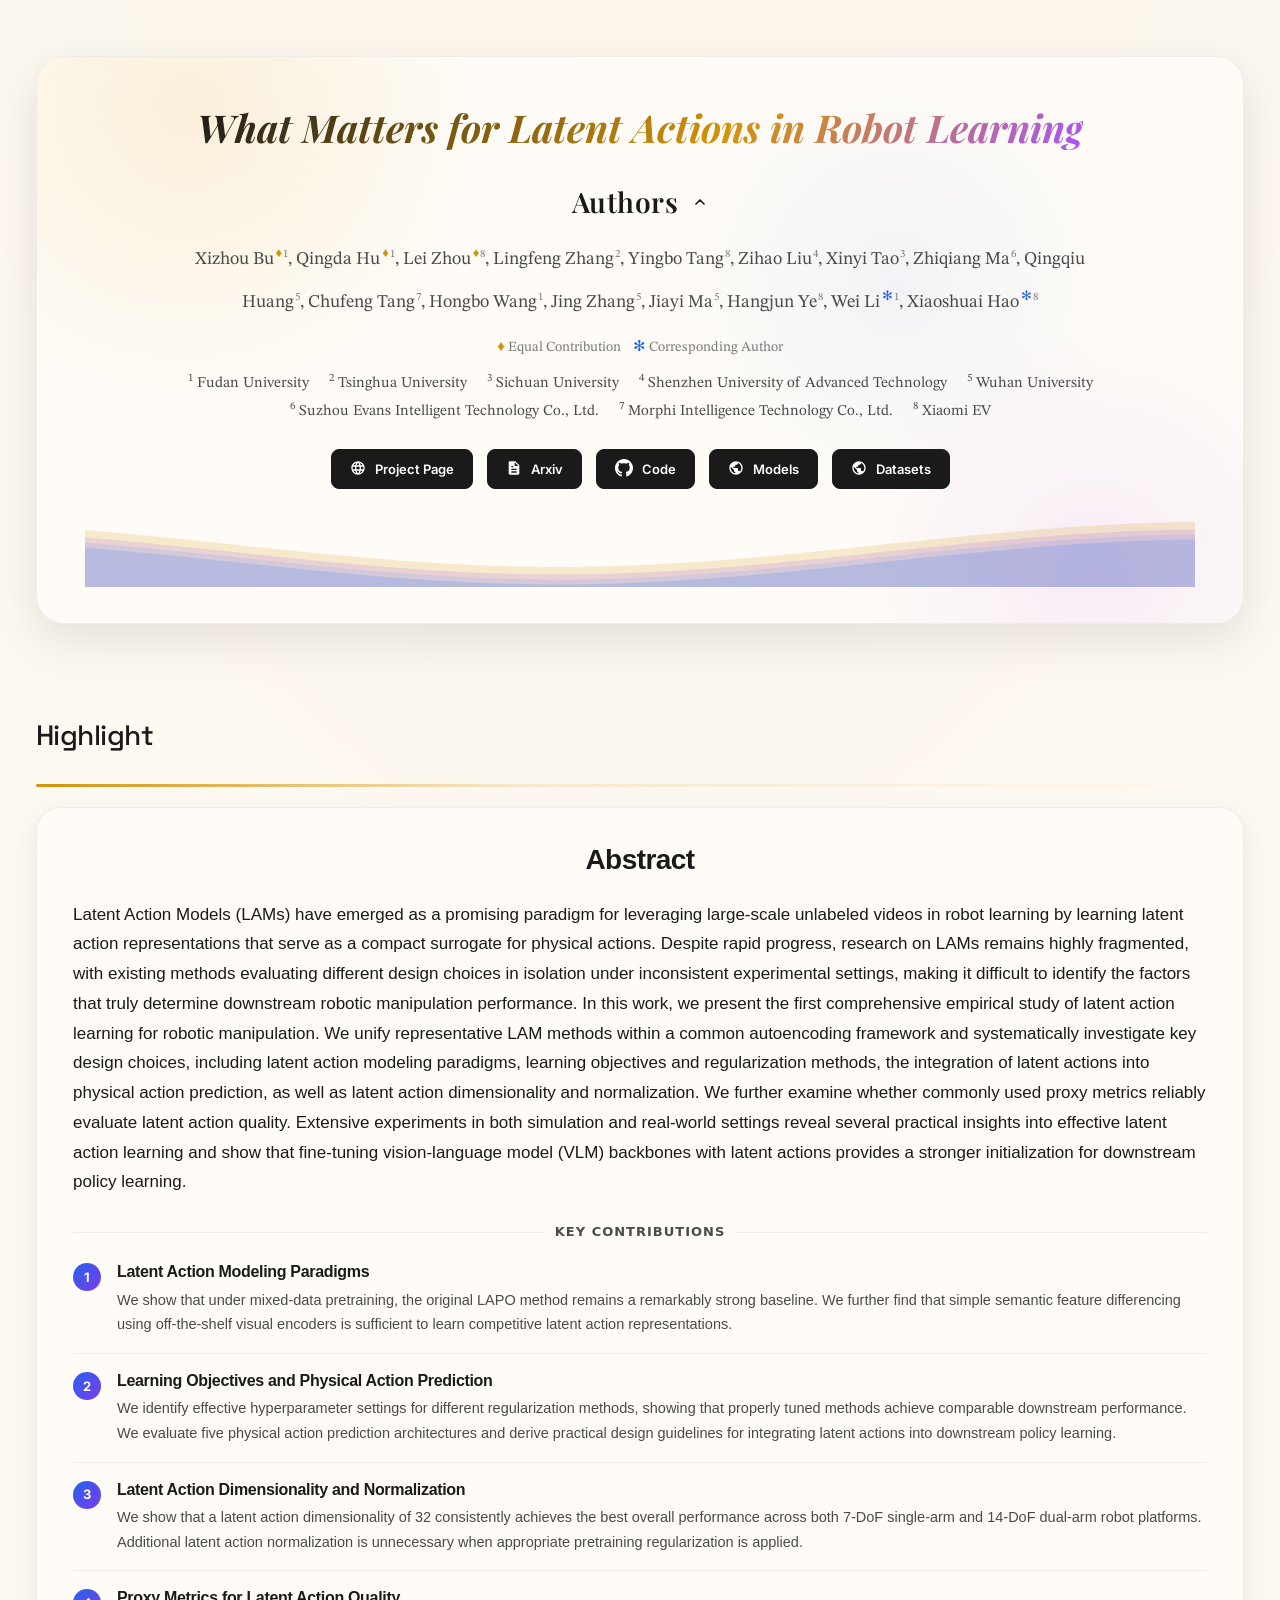
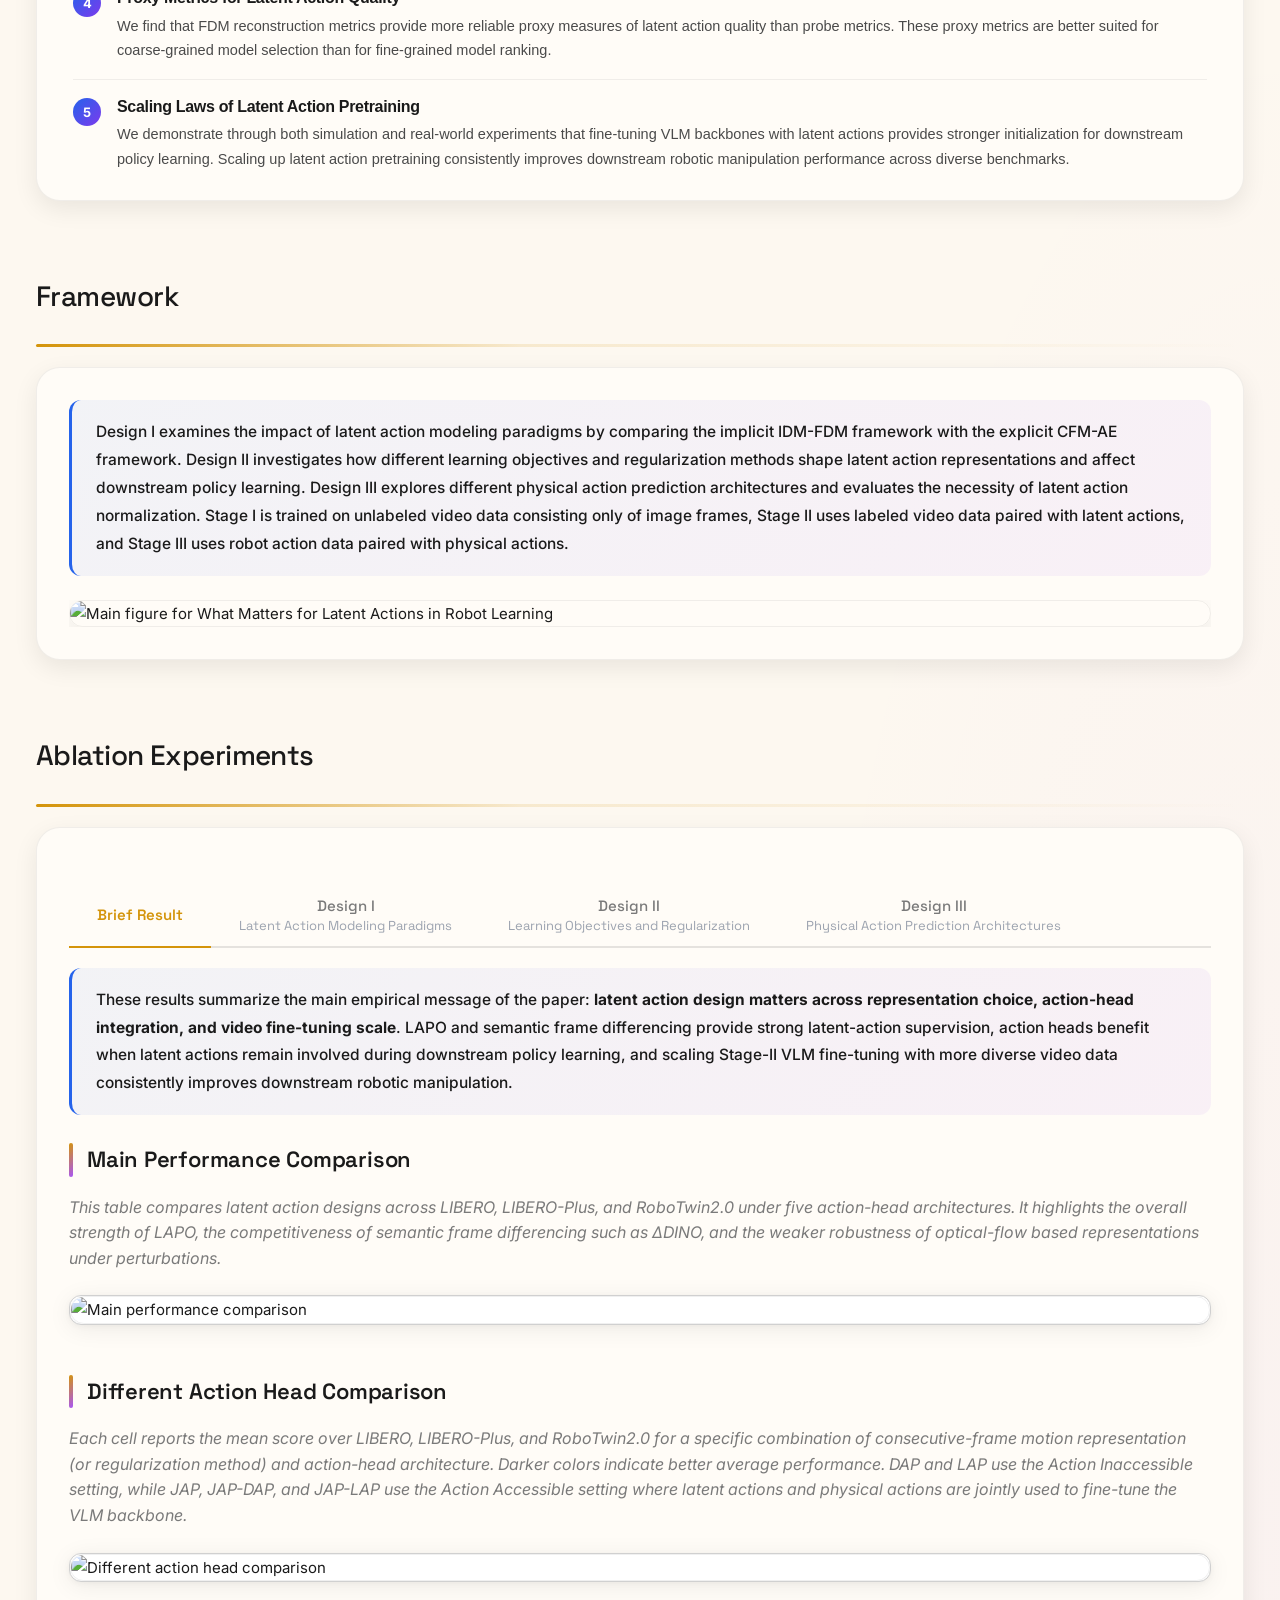
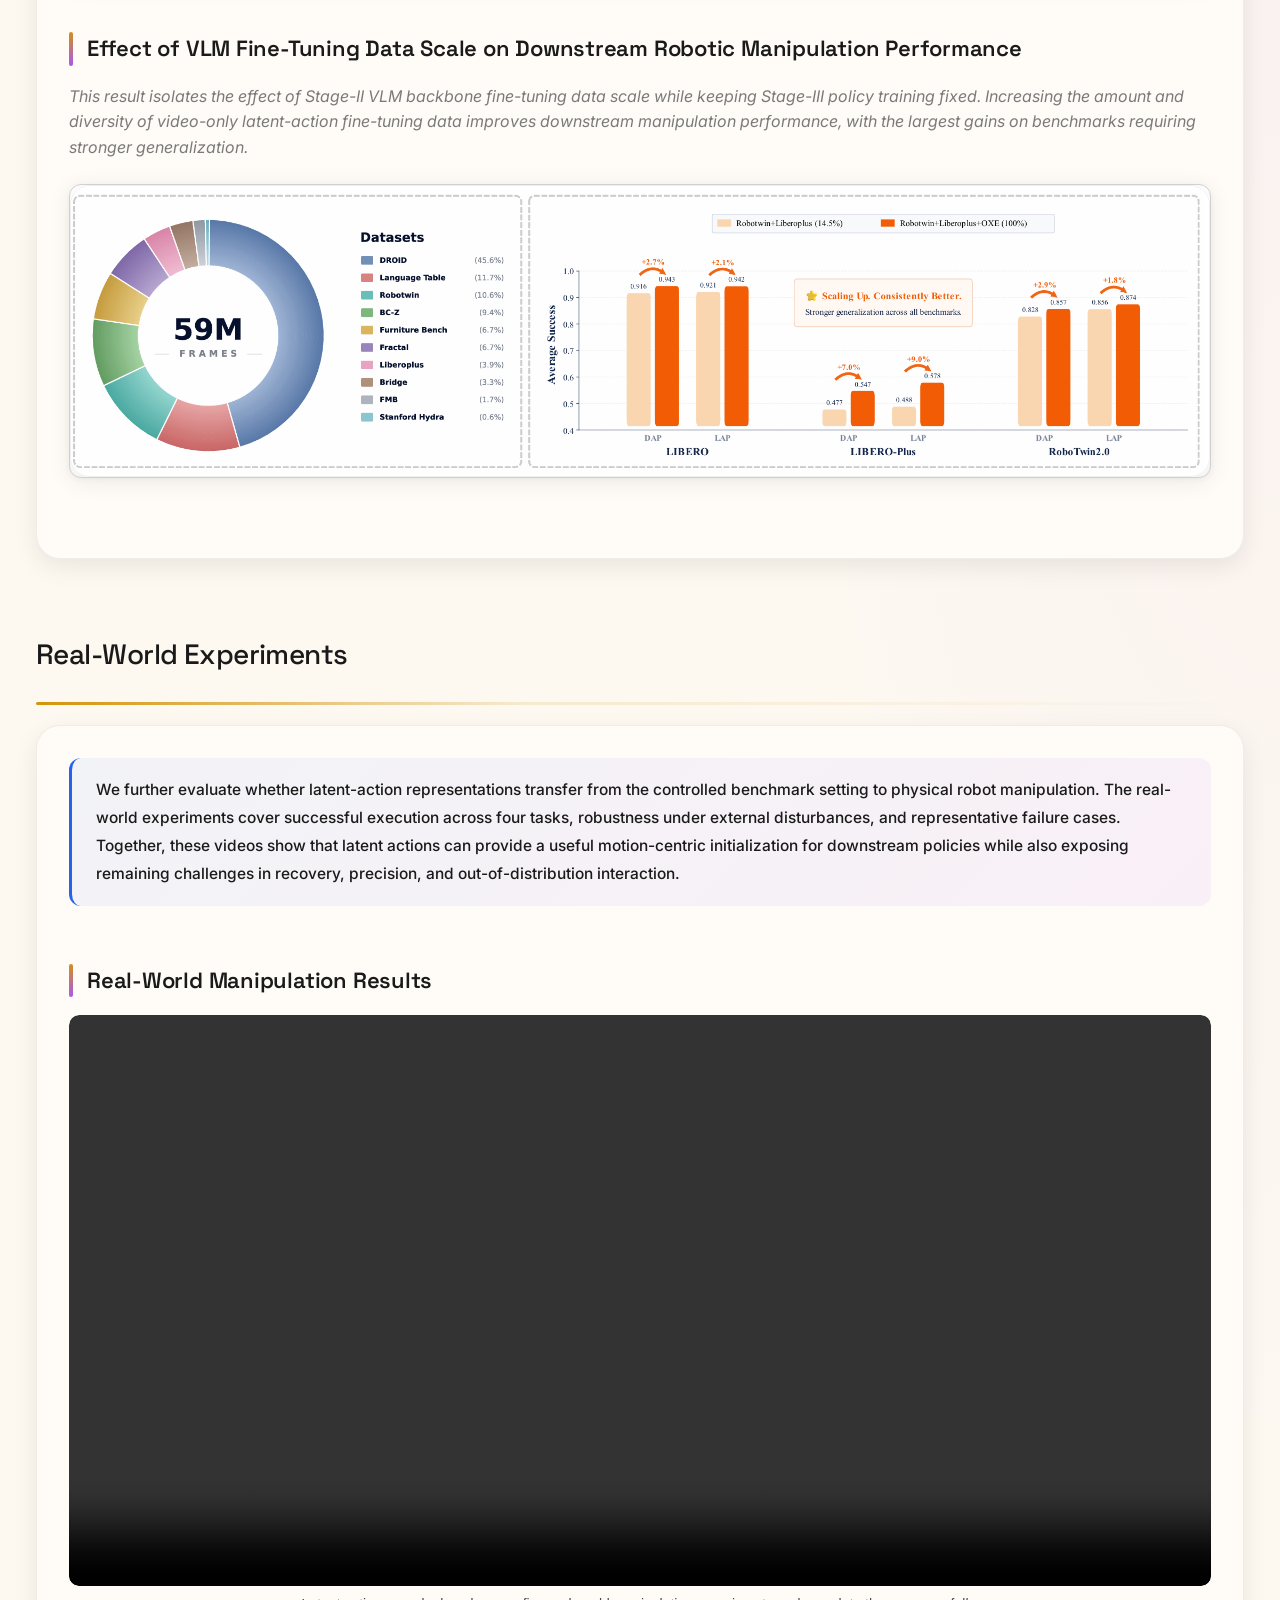
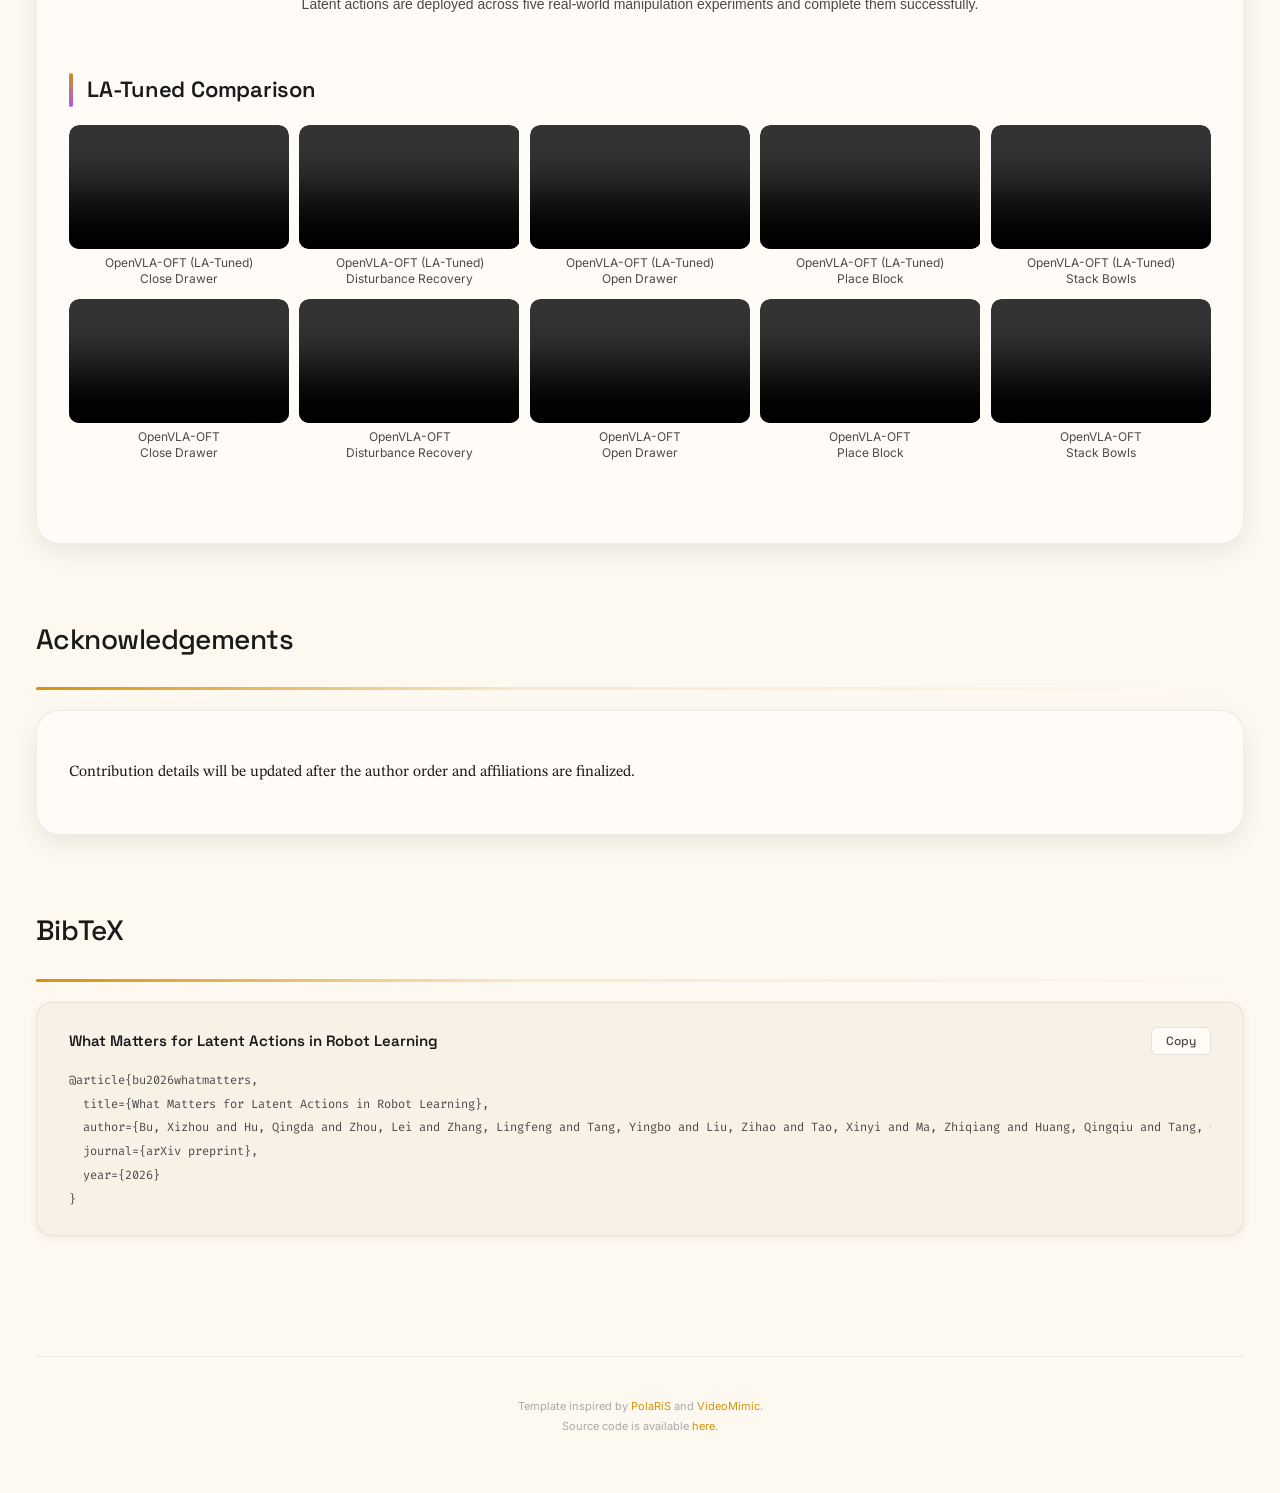
==== commit eda44854: "update" ====
--- a/index.html
+++ b/index.html
@@ -108,11 +108,11 @@
         </div>
       </div>
 
-      <div class="hero-pill-row">
+      <!-- <div class="hero-pill-row">
         <span class="hero-pill">Latent Action Models</span>
         <span class="hero-pill">VLM backbone fine-tuning</span>
         <span class="hero-pill">VLA Policy Learning</span>
-      </div>
+      </div> -->
 
       <div class="hero-actions">
         <a class="cta gray" href="https://carldegio.github.io/latent_action.github.io/" target="_blank">
@@ -278,23 +278,23 @@
         <img src="./images/main_fig.png" alt="Main figure for What Matters for Latent Actions in Robot Learning" style="width: 100%; height: auto; display: block;">
       </div>
 
-      <div style="overflow: hidden; margin-top: 20px;">
+      <!-- <div style="overflow: hidden; margin-top: 20px;">
         <img src="./images/arch.png" alt="Latent action learning architecture" style="width: 100%; height: auto; display: block;">
-      </div>
+      </div> -->
     </div>
 
     <!-- ══════════════════════════════════════════�?-->
     <!-- Section 6: Results -->
     <!-- ══════════════════════════════════════════�?-->
-    <div class="tagline" id="results">Core Result</div>
+    <div class="tagline" id="results">Ablation Experiments</div>
 
     <div class="card-surface">
       <!-- Result Tabs -->
       <div class="result-tabs">
         <button class="result-tab active" data-tab="vlm-tab">Brief Result</button>
-        <button class="result-tab" data-tab="vla-tab">design 1<br><span class="tab-sub">Consecutive Frame Motion Representations</span></button>
-        <button class="result-tab" data-tab="libero-tab">design 2<br><span class="tab-sub">Learning Objectives and Regularization</span></button>
-        <button class="result-tab" data-tab="regularization-tab">Regularization Parameter<br><span class="tab-sub">Balance Reconstruction and Latent Space Structure</span></button>
+        <button class="result-tab" data-tab="vla-tab">Design I<br><span class="tab-sub">Latent Action Modeling Paradigms</span></button>
+        <button class="result-tab" data-tab="libero-tab">Design II<br><span class="tab-sub">Learning Objectives and Regularization</span></button>
+        <button class="result-tab" data-tab="regularization-tab">Design III<br><span class="tab-sub">Physical Action Prediction Architectures</span></button>
       </div>
 
       <!-- Tab 1: VLM -->
@@ -1101,9 +1101,9 @@
   </script>
 
   <script>
-    // ══════════════════════════════════════════�?
+    // ══════════════════════════════════════════�?
     // Grouped Benchmark Bar Chart Renderer
-    // ══════════════════════════════════════════�?
+    // ══════════════════════════════════════════�?
     document.addEventListener('DOMContentLoaded', () => {
       const createEl = (tag, attrs) => {
         const el = document.createElementNS('http://www.w3.org/2000/svg', tag);
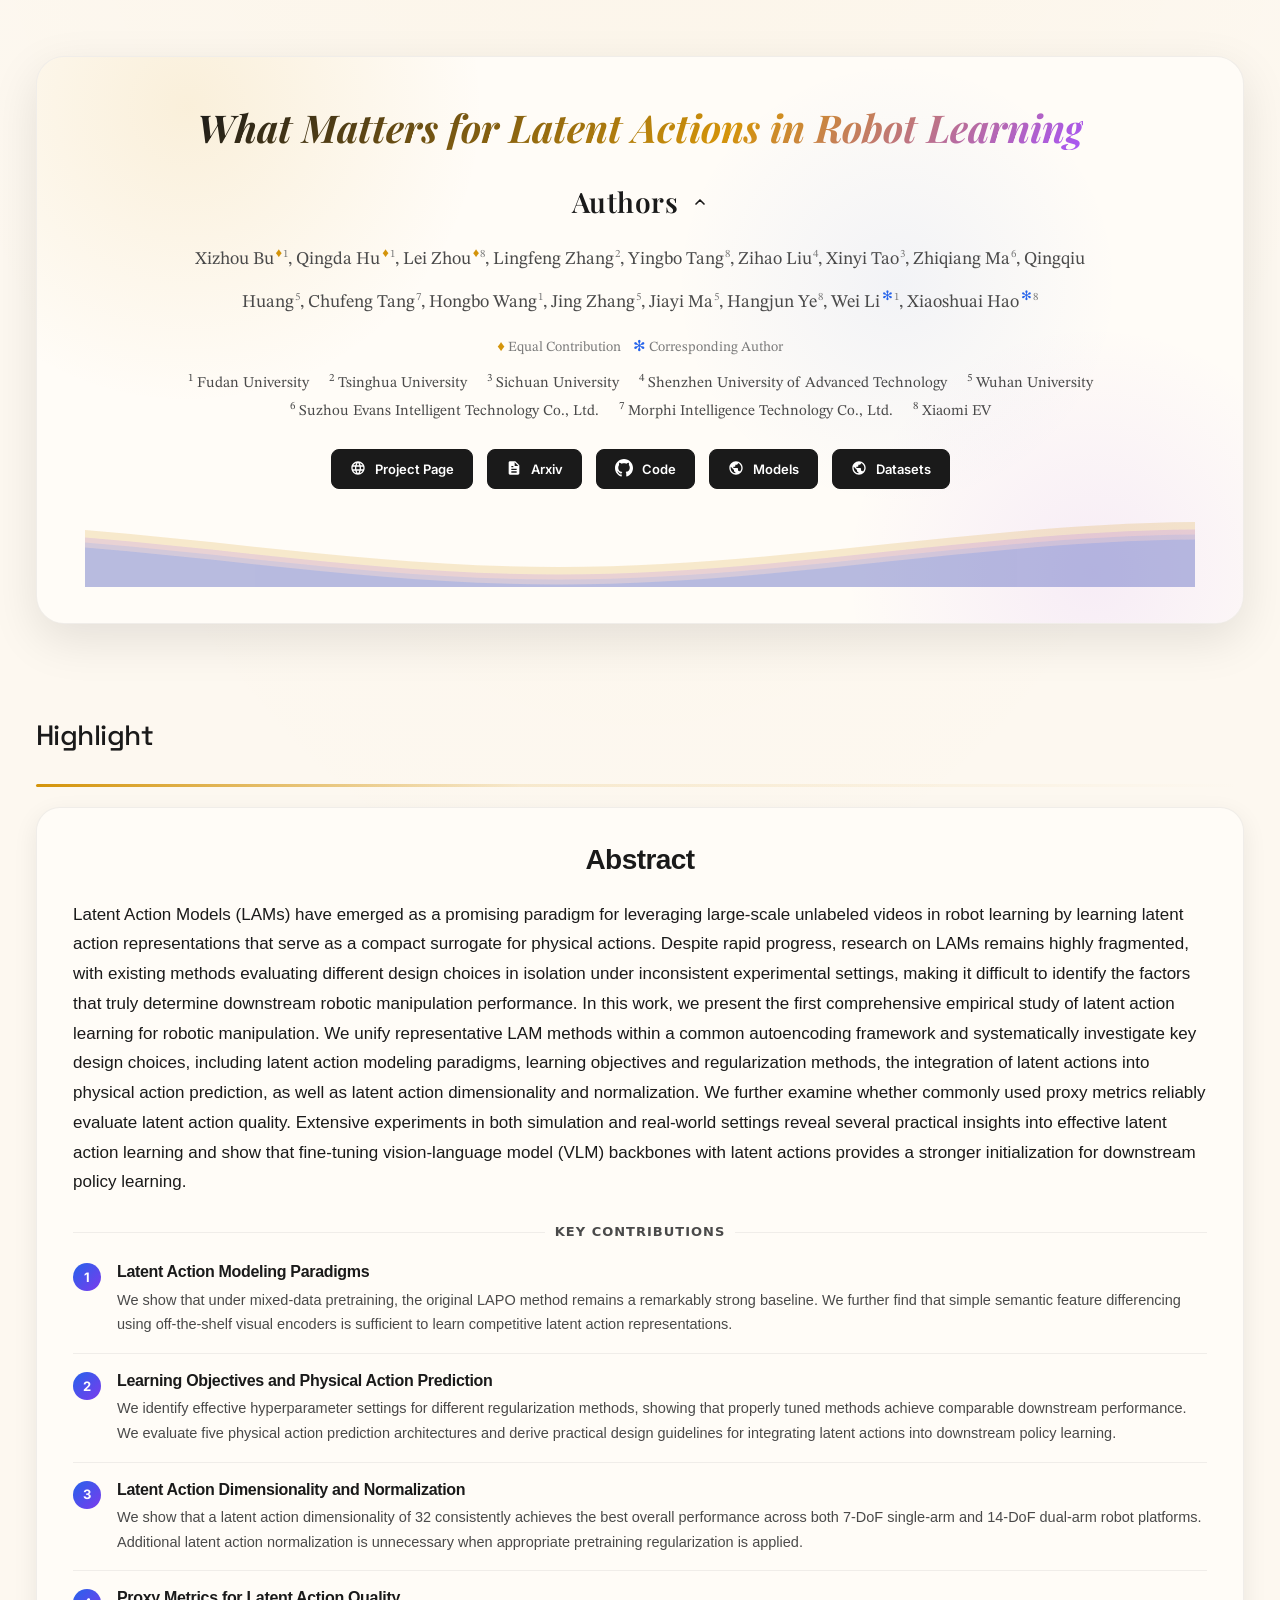
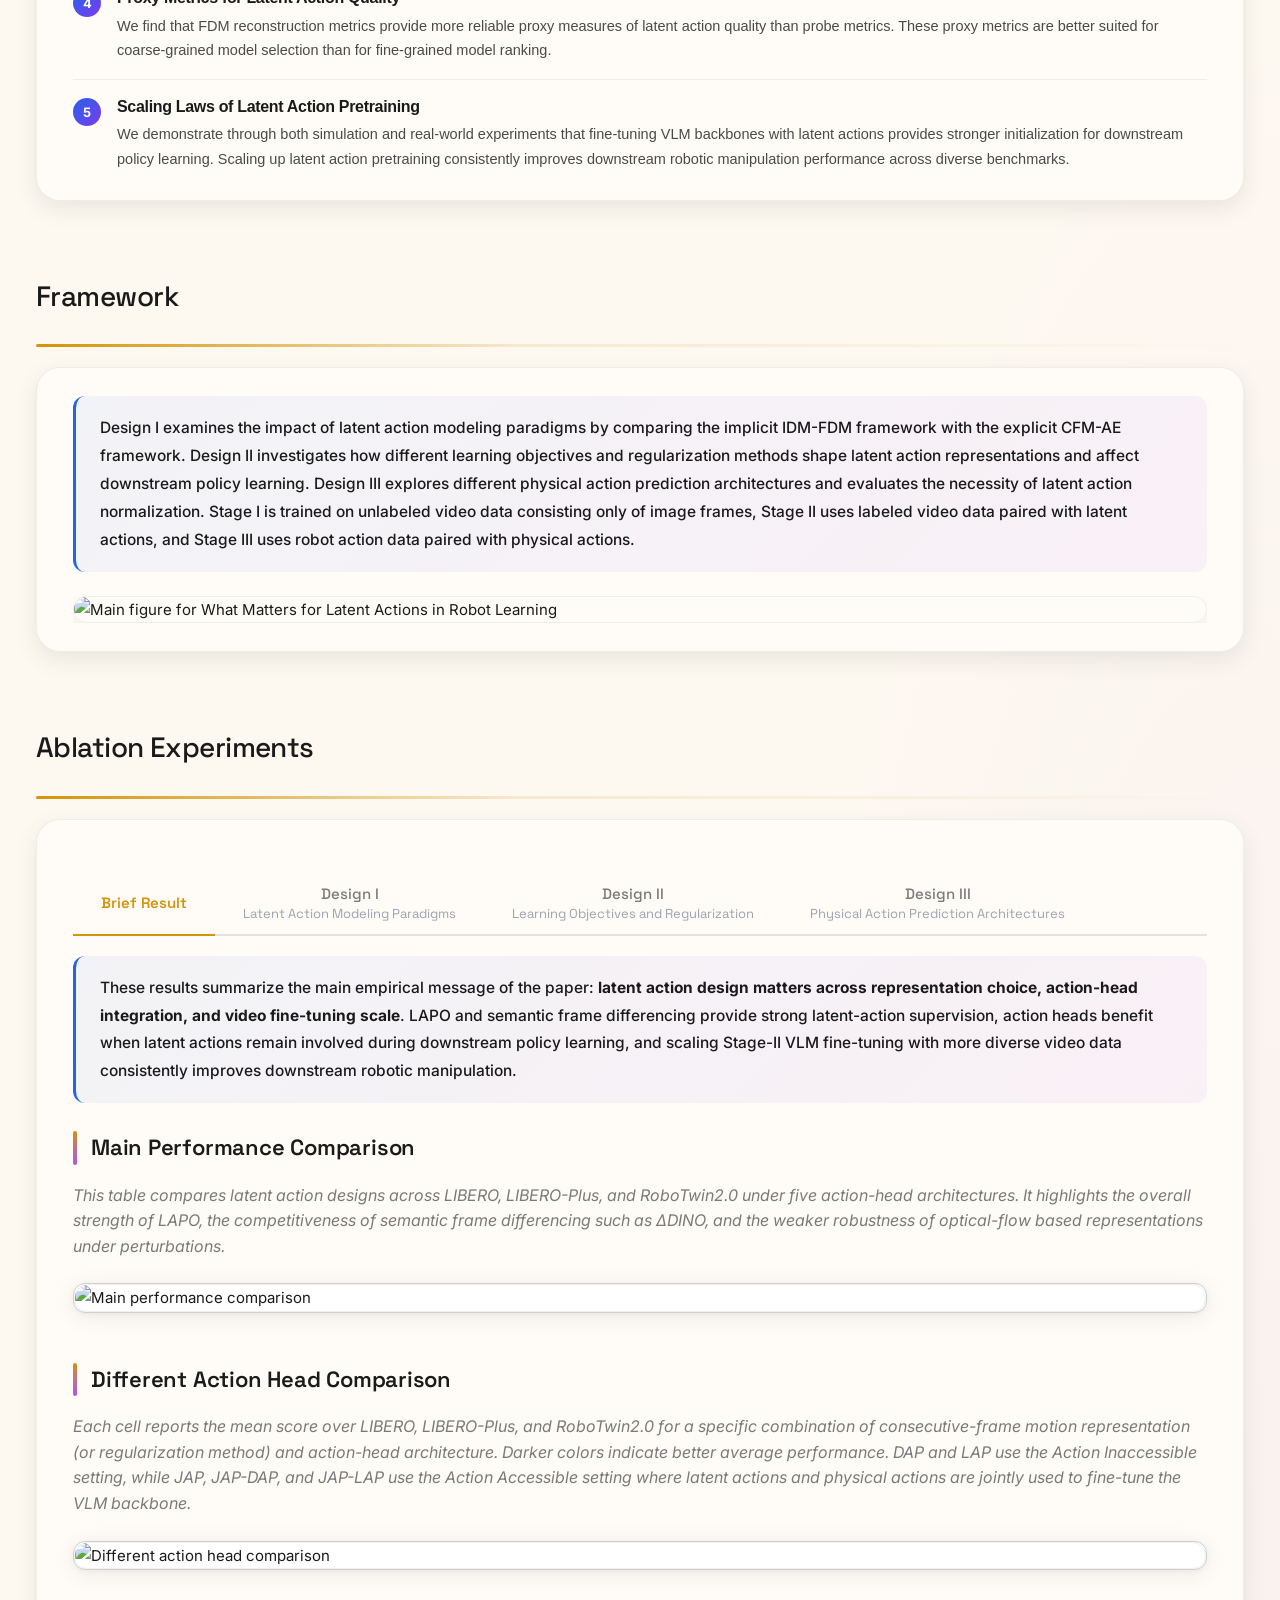
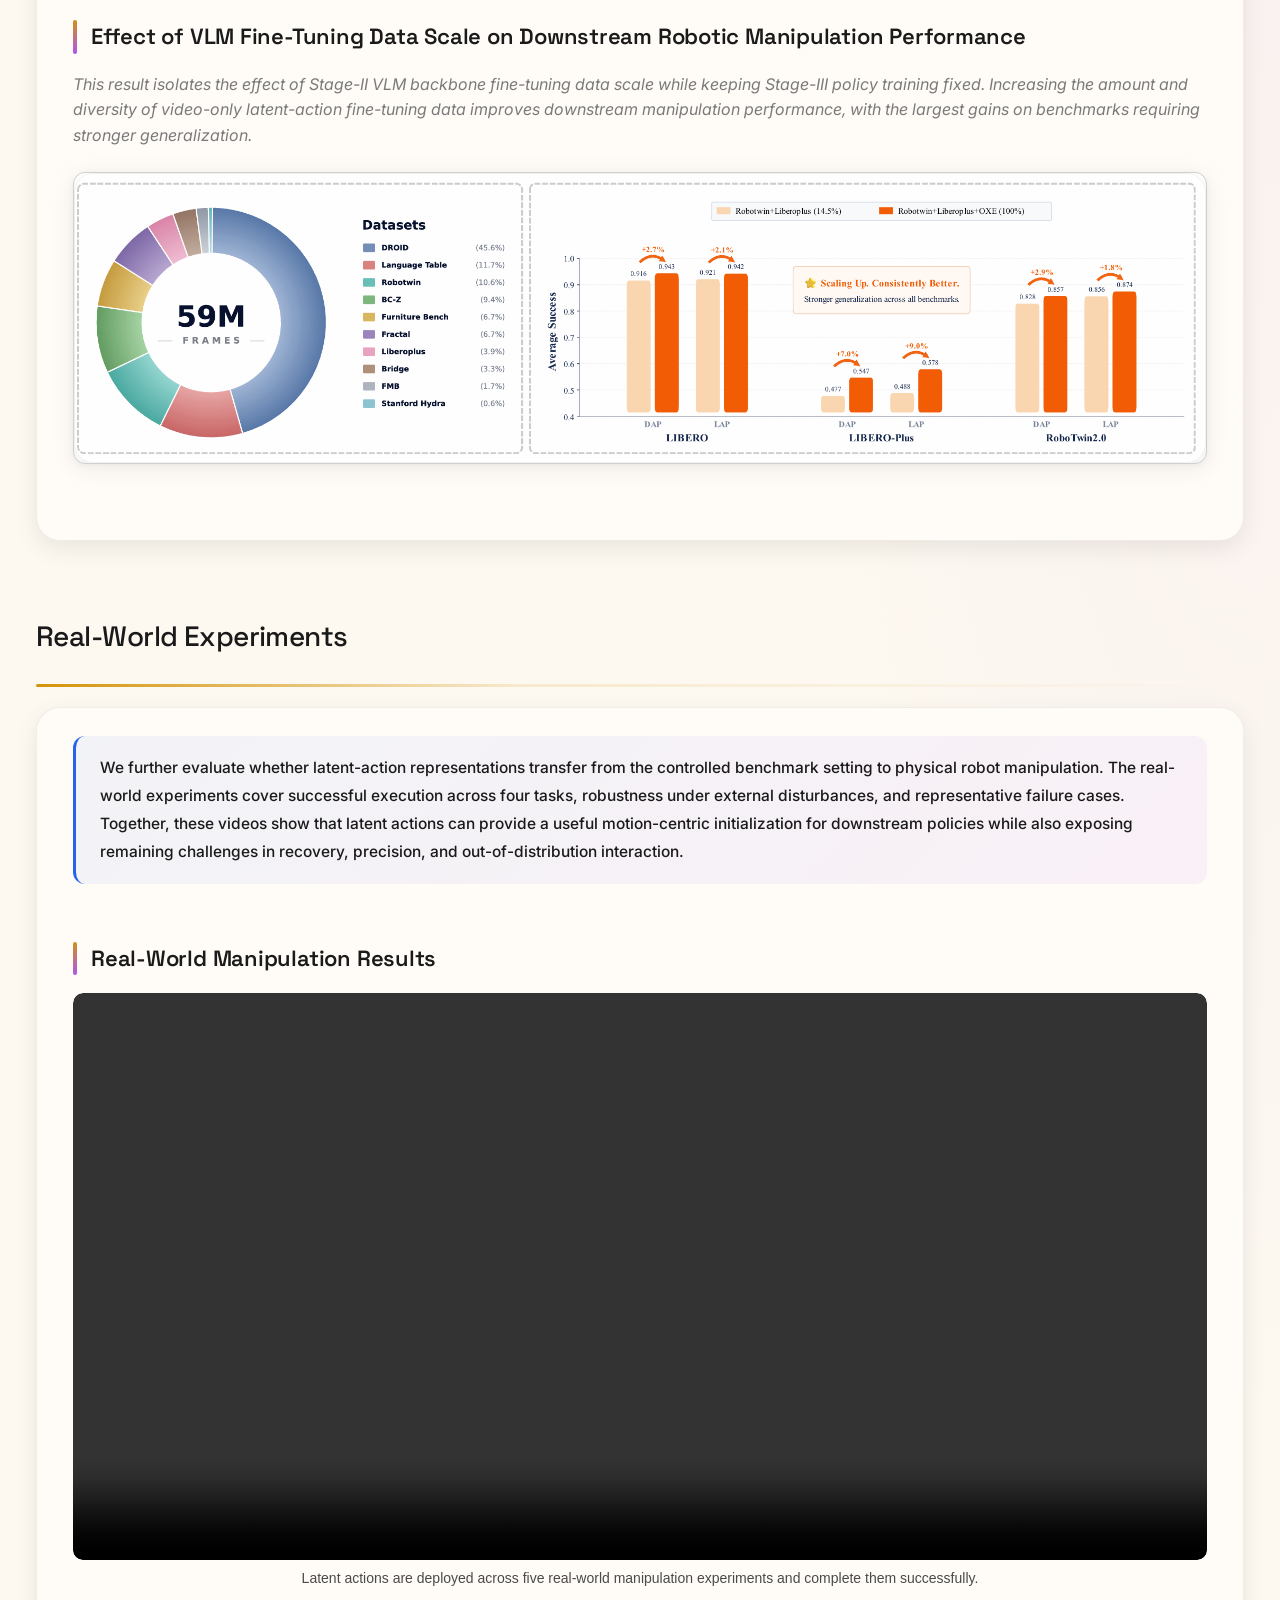
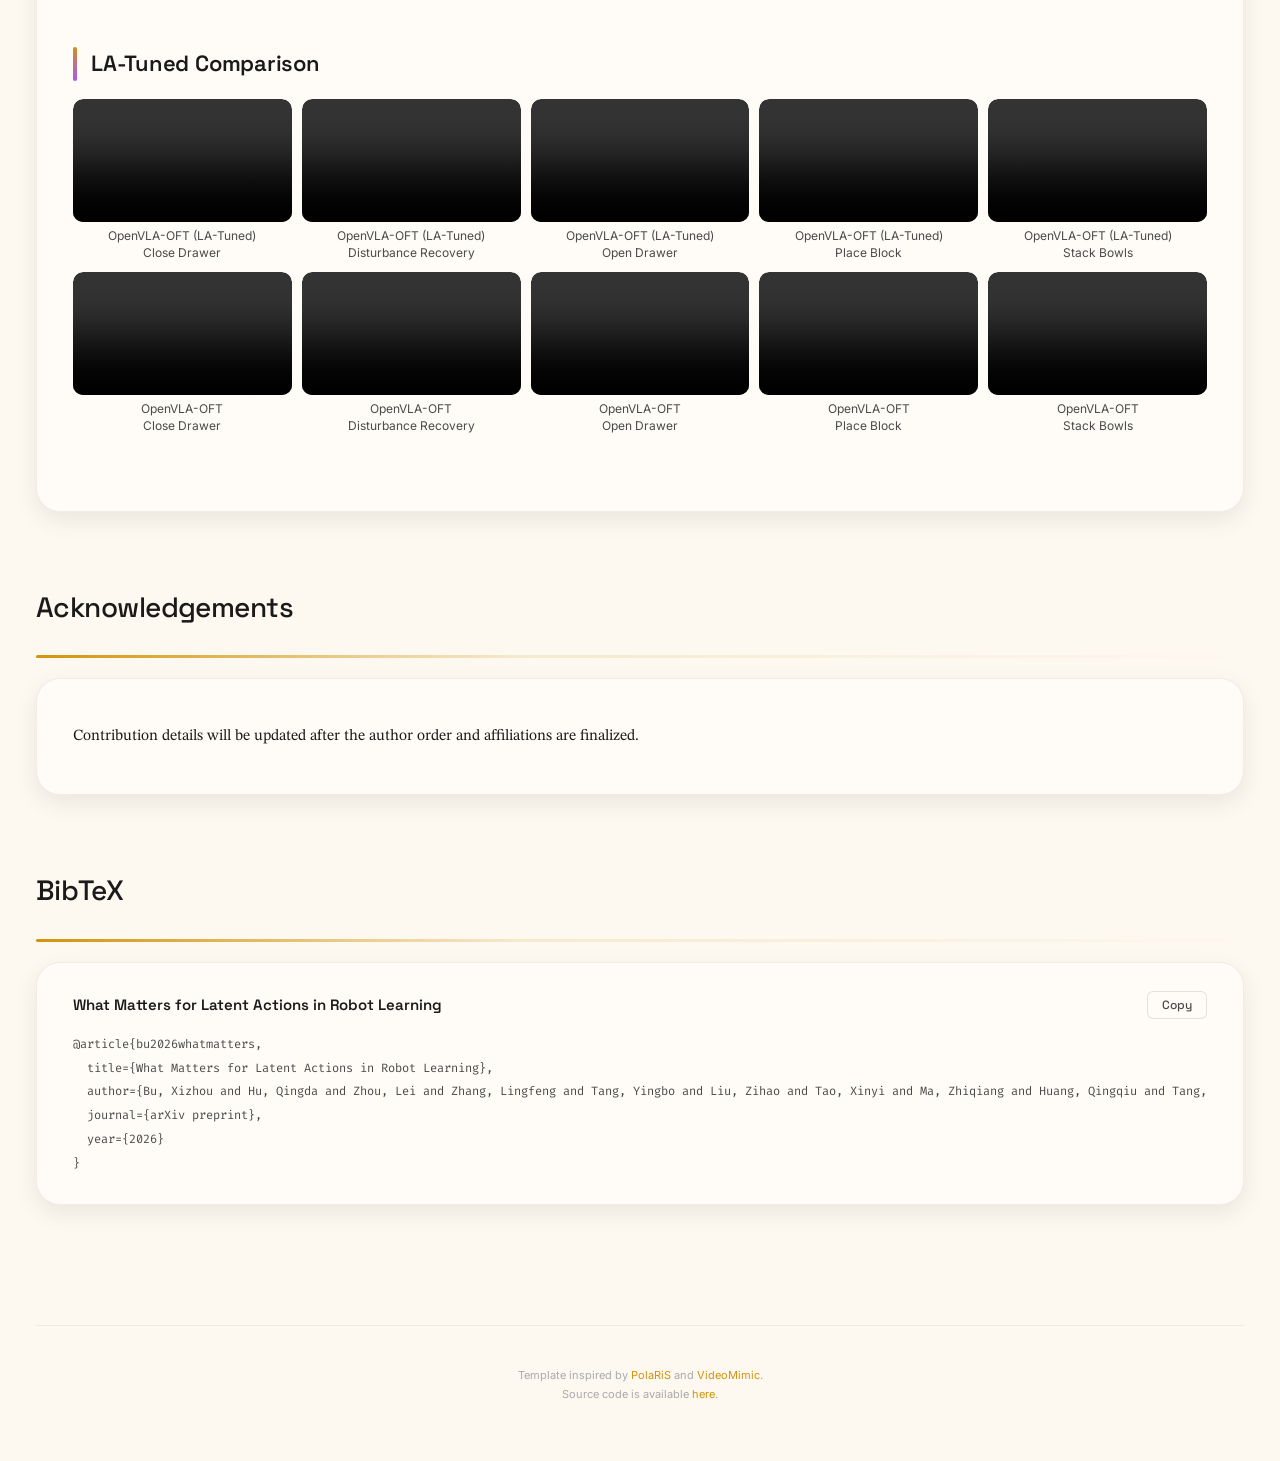
==== commit 2ddfe3d6: "Align section card widths Co-authored-by: Copilot <223556219+Copilot@users.noreply.github.com>" ====
--- a/index.html
+++ b/index.html
@@ -923,7 +923,7 @@
     <!-- ══════════════════════════════════════════�?-->
     <div class="tagline" id="bibtex">BibTeX</div>
 
-    <div class="bibtex-card">
+    <div class="card-surface bibtex-card">
       <div class="bibtex-card-header">
         <div class="bibtex-card-title">What Matters for Latent Actions in Robot Learning</div>
         <button class="bibtex-copy-btn" onclick="navigator.clipboard.writeText(document.getElementById('bib-er15').textContent).then(()=>{this.textContent='Copied!';setTimeout(()=>{this.textContent='Copy'},2000)})">Copy</button>
--- a/style.css
+++ b/style.css
@@ -920,7 +920,8 @@
   background: var(--bg-surface);
   border: 1px solid var(--border-subtle);
   border-radius: 24px;
-  padding: 32px;
+  padding: 28px 36px;
+  margin: 0 0 24px 0;
   box-shadow: var(--shadow-md);
   transition: all 0.3s ease;
 }
@@ -1081,17 +1082,8 @@
 
 /* BibTeX */
 .bibtex-card {
-  background: var(--bg-elevated);
-  border: 1px solid var(--border-subtle);
   color: var(--text-secondary);
-  padding: 24px 32px;
-  border-radius: 16px;
-  width: 100%;
-  max-width: none;
-  margin: 0;
-  box-sizing: border-box;
   font-size: 14px;
-  box-shadow: var(--shadow-sm);
 }
 
 .bibtex-card-header {
@@ -2275,4 +2267,3 @@
     grid-template-columns: repeat(2, 1fr) !important;
   }
 }
-
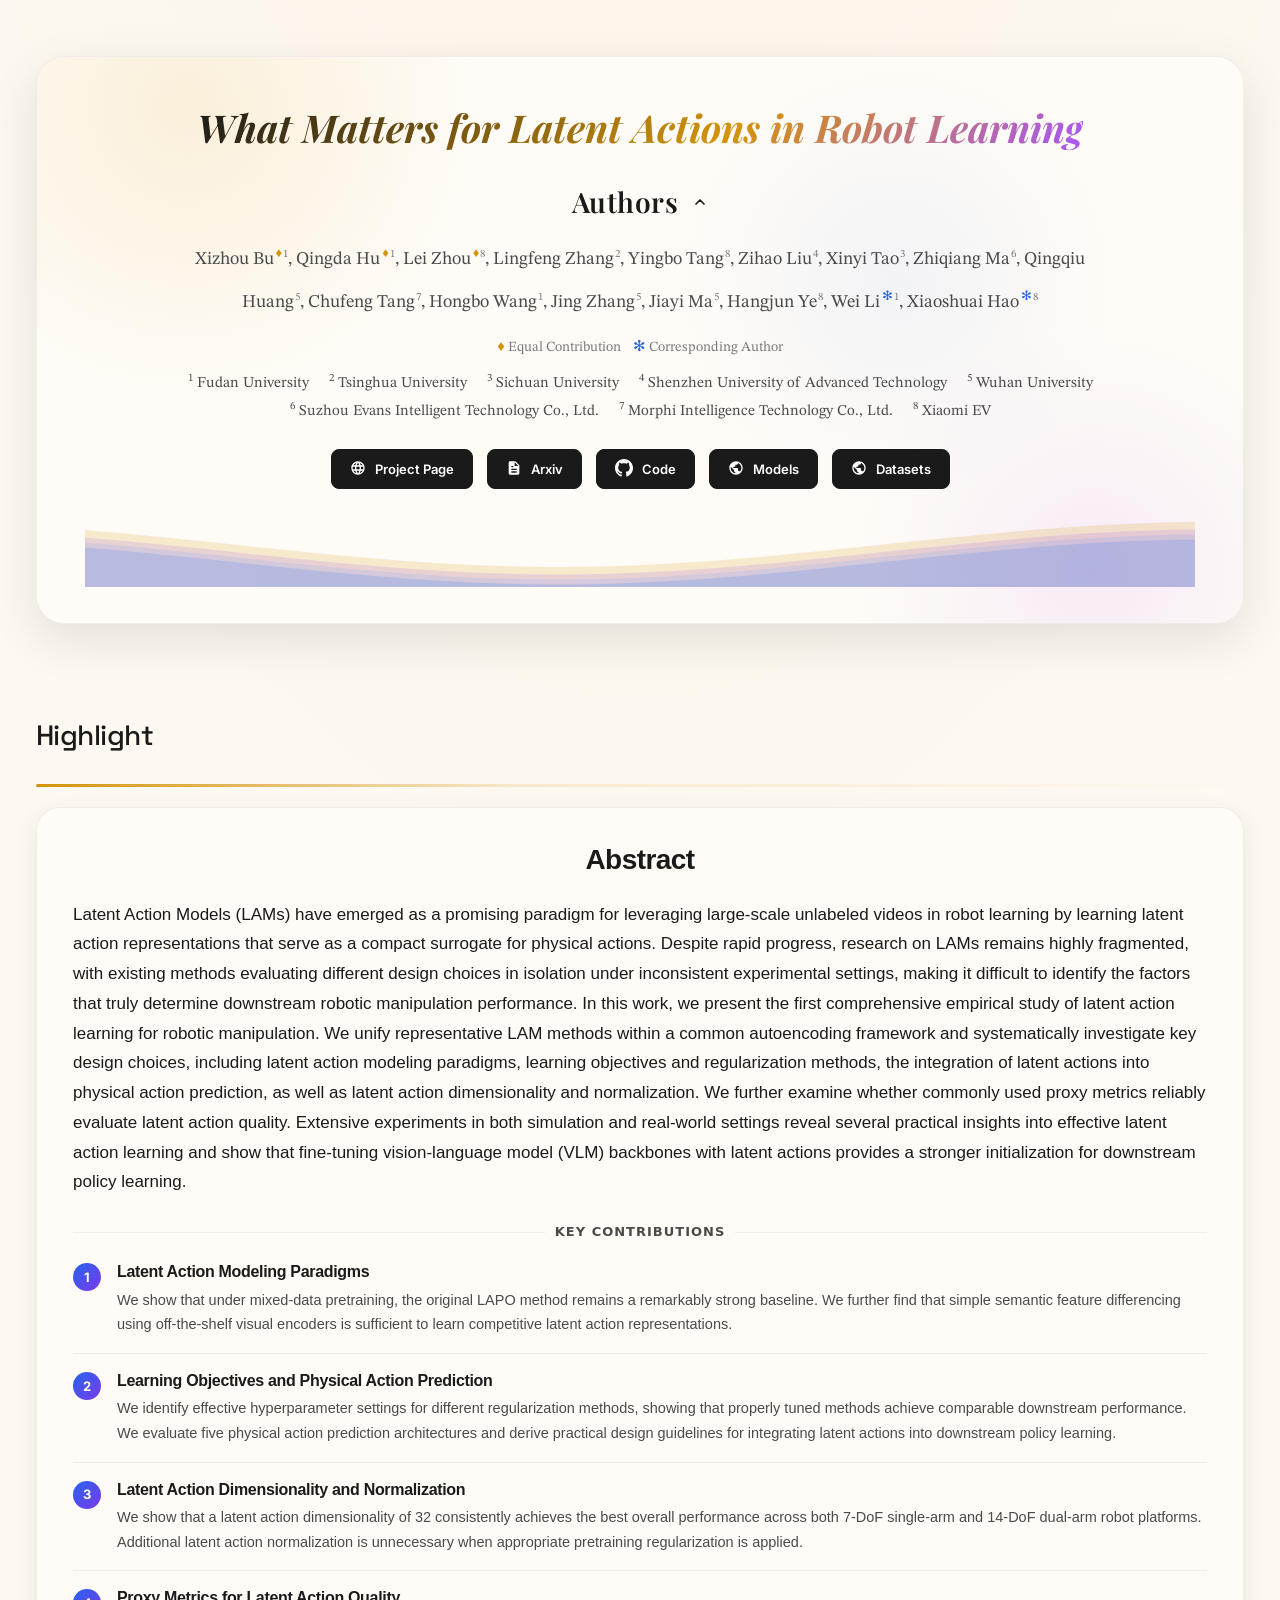
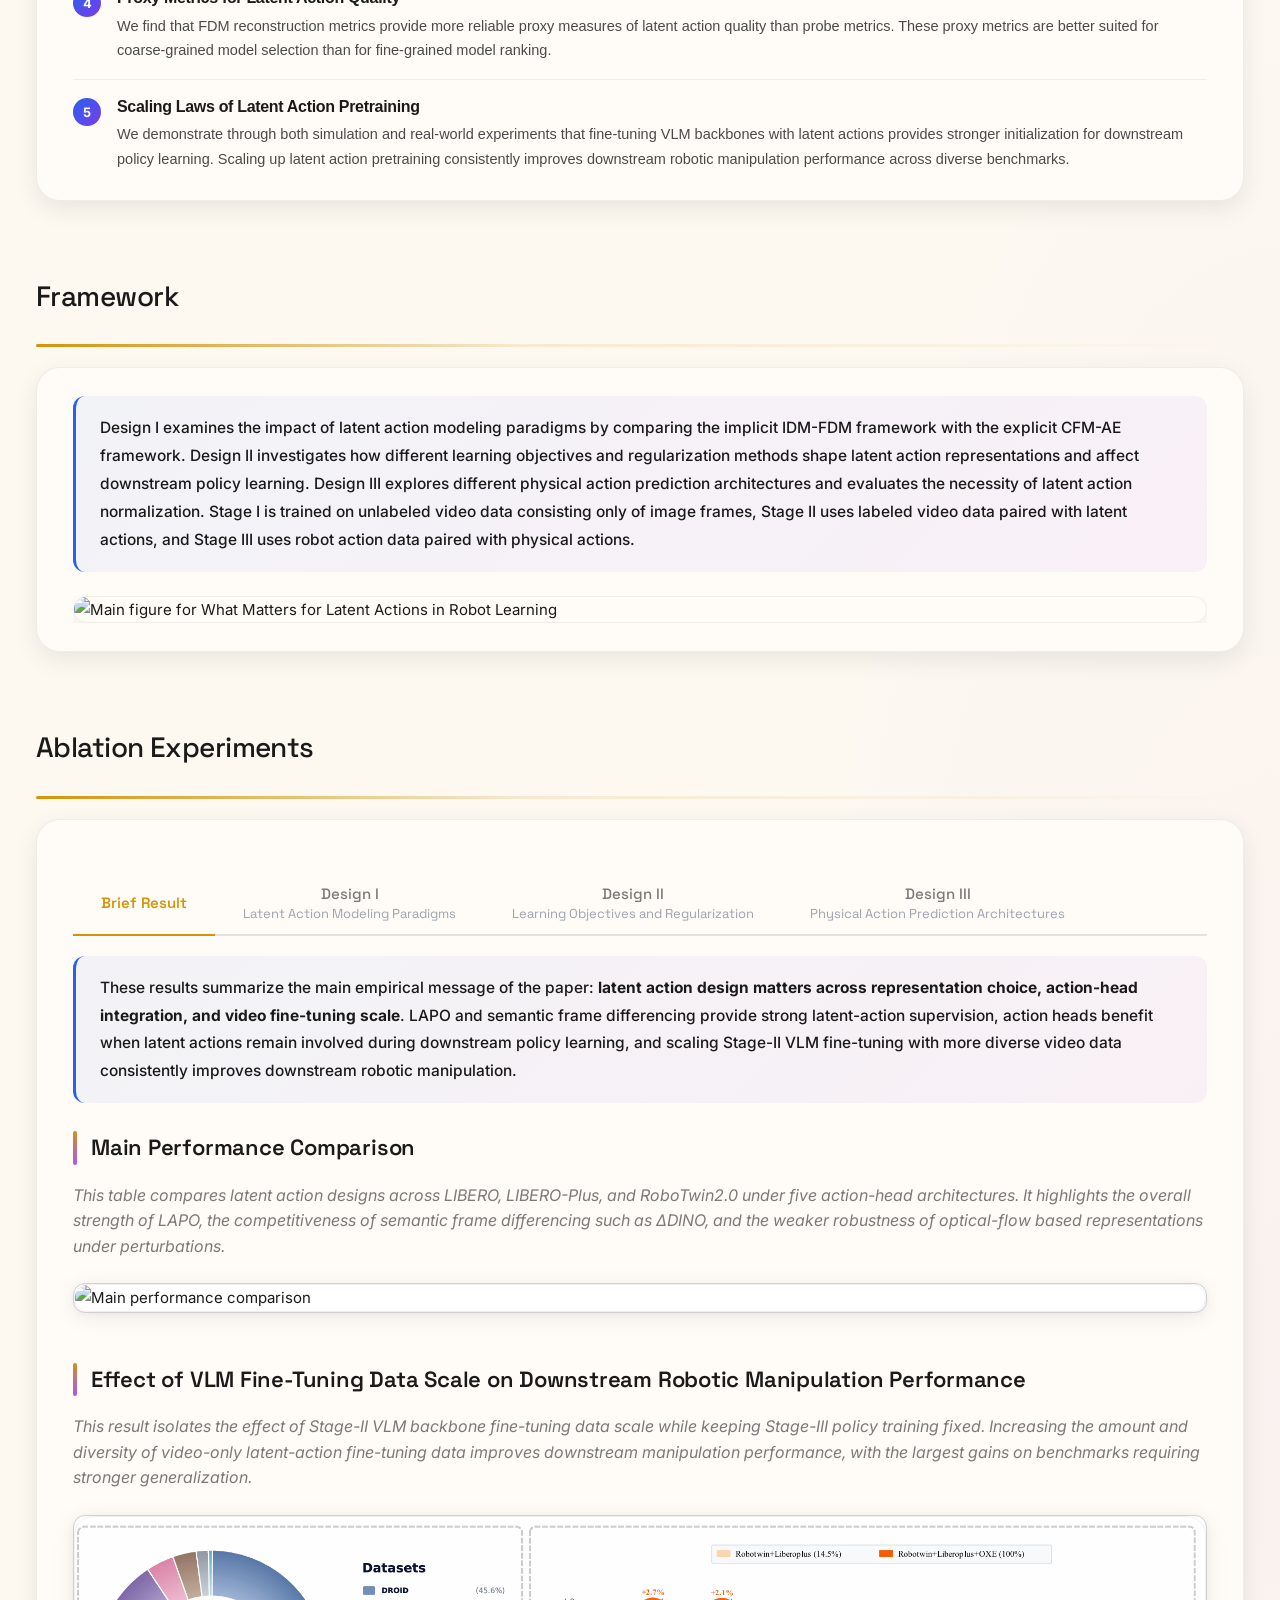
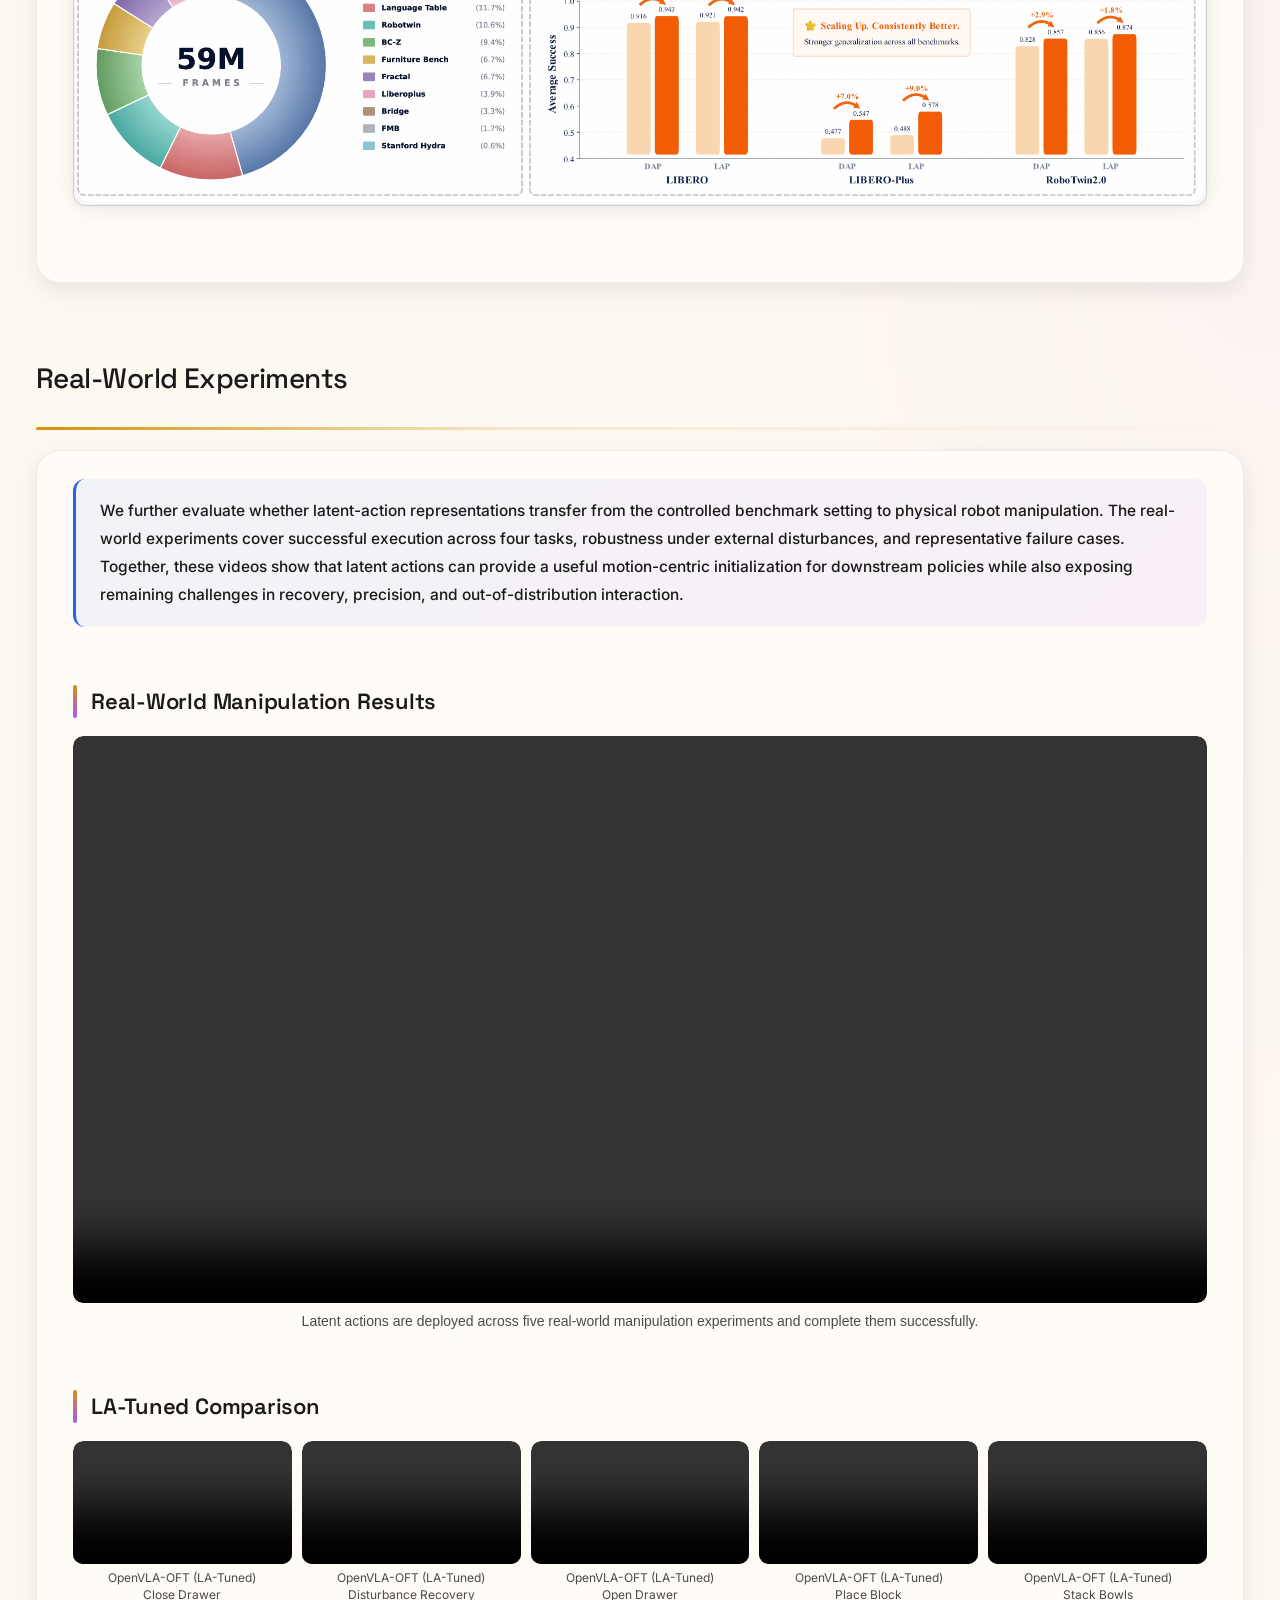
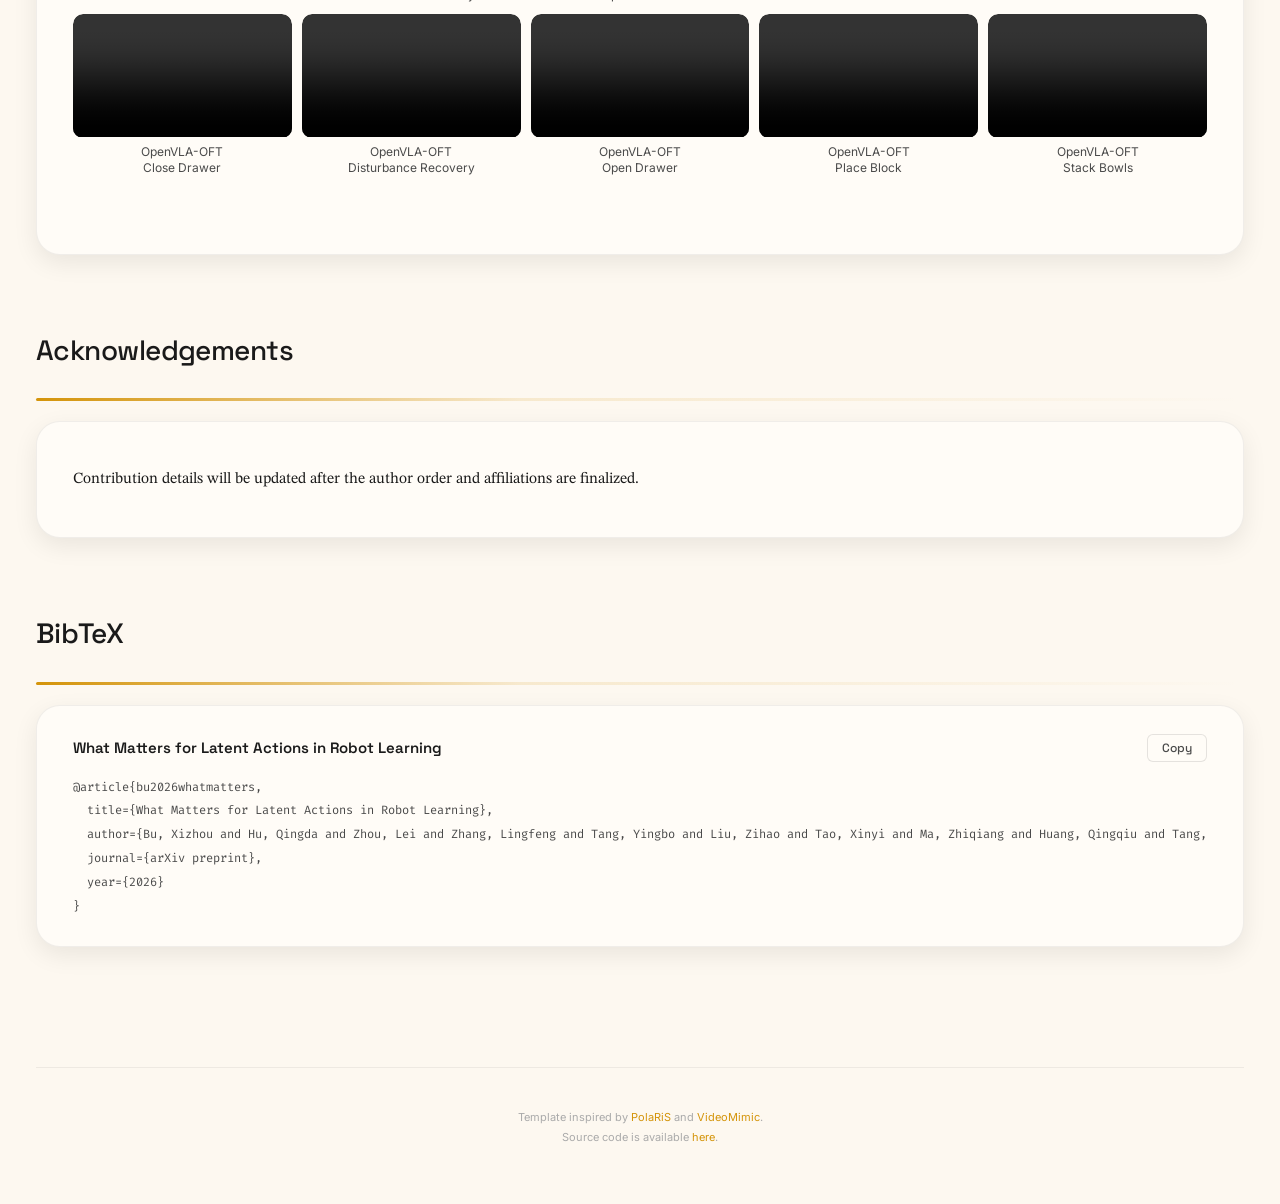
==== commit f0abf667: "update" ====
--- a/index.html
+++ b/index.html
@@ -312,13 +312,13 @@
         </div>
       </section>
 
-      <section class="leaderboard-section brief-result-section">
+      <!-- <section class="leaderboard-section brief-result-section">
         <div class="section-heading">Different Action Head Comparison</div>
         <p class="section-lead">Each cell reports the mean score over LIBERO, LIBERO-Plus, and RoboTwin2.0 for a specific combination of consecutive-frame motion representation (or regularization method) and action-head architecture. Darker colors indicate better average performance. DAP and LAP use the Action Inaccessible setting, while JAP, JAP-DAP, and JAP-LAP use the Action Accessible setting where latent actions and physical actions are jointly used to fine-tune the VLM backbone.</p>
         <div class="brief-result-figure">
           <img src="./images/action_head.png" alt="Different action head comparison">
         </div>
-      </section>
+      </section> -->
 
       <section class="leaderboard-section brief-result-section">
         <div class="section-heading">Effect of VLM Fine-Tuning Data Scale on Downstream Robotic Manipulation Performance</div>
@@ -468,7 +468,7 @@
               </thead>
               <tbody>
               <tr><td class="sticky-col bench-name">RAFT</td><td>0.274</td><td>0.306</td><td>0.394</td><td>0.430</td><td>0.438</td><td>0.368</td></tr>
-              <tr><td class="sticky-col bench-name">SEA-RAFT</td><td>0.176</td><td>0.220</td><td>0.338</td><td>0.318</td><td>0.369</td><td>0.284</td></tr>
+              <tr><td class="sticky-col bench-name">SEA-RAFT</td><td>0.176</td><td>0.262</td><td>0.338</td><td>0.318</td><td>0.369</td><td>0.284</td></tr>
               <tr><td class="sticky-col bench-name">&Delta;RGB</td><td>0.438</td><td>0.399</td><td>0.457</td><td>0.462</td><td>0.477</td><td>0.447</td></tr>
               <tr><td class="sticky-col bench-name">&Delta;DINO</td><td>0.462</td><td>0.482</td><td>0.435</td><td>0.438</td><td>0.438</td><td>0.451</td></tr>
               <tr><td class="sticky-col bench-name">CoMo</td><td>0.381</td><td>0.416</td><td>0.418</td><td>0.462</td><td>0.452</td><td>0.426</td></tr>
@@ -580,6 +580,22 @@
       <p style="color: var(--text-primary); font-size: 15.5px; line-height: 1.8; margin: 0; font-weight: 500;">For continuous latent actions, <strong>regularization strength matters more than the specific regularizer</strong>: VAE, Sparsity, and SIGReg yield comparable downstream performance once properly tuned. <strong>VQ-VAE</strong> improves robustness on LIBERO-Plus under distribution shift, but its discrete bottleneck can reduce fine-grained control on LIBERO and RoboTwin2.0, making weak-to-moderate continuous regularization the safest default.</p>
     </div>
 
+    <section class="leaderboard-section latent-grid-section">
+      <div class="section-heading">Effect of Regularization Strength &lambda;<sub>reg</sub> on Latent Action Learning for Different Regularization Methods</div>
+      <p class="section-lead">This result shows that regularization strength controls the balance between preserving transition dynamics and imposing latent-space structure. Overly strong regularization suppresses action-relevant motion information, so weak-to-moderate settings are preferred for continuous latent actions.</p>
+      <div class="brief-result-figure regularization-figure">
+        <img src="./images/lambda_regular.png" alt="Effect of regularization strength on latent action learning">
+      </div>
+    </section>
+
+    <section class="leaderboard-section latent-grid-section">
+      <div class="section-heading">Performance of Different Regularization Methods Throughout Training</div>
+      <p class="section-lead">This training-process view tracks proxy metrics over Stage-I latent action learning. It shows that latent representations become progressively more action-relevant during training, while different regularizers shape the trade-off between physical-action recoverability and future-frame reconstruction quality.</p>
+      <div class="brief-result-figure regularization-figure">
+        <img src="./images/method%20regular.png" alt="Performance of different regularization methods throughout training">
+      </div>
+    </section>
+
     <div class="sub-result-group">
       <div class="sub-result-tabs" aria-label="design 2 benchmark groups">
         <button class="sub-result-tab active" data-subtab="design2-libero">LIBERO</button>
@@ -798,6 +814,14 @@
 
     <!-- Tab 3: Regularization Parameter -->
     <div class="result-tab-content" id="regularization-tab">
+      <section class="leaderboard-section brief-result-section">
+        <div class="section-heading">Different Action Head Comparison</div>
+        <p class="section-lead">Each cell reports the mean score over LIBERO, LIBERO-Plus, and RoboTwin2.0 for a specific combination of consecutive-frame motion representation (or regularization method) and action-head architecture. Darker colors indicate better average performance. DAP and LAP use the Action Inaccessible setting, while JAP, JAP-DAP, and JAP-LAP use the Action Accessible setting where latent actions and physical actions are jointly used to fine-tune the VLM backbone.</p>
+        <div class="brief-result-figure">
+          <img src="./images/action_head.png" alt="Different action head comparison">
+        </div>
+      </section>
+
       <section class="leaderboard-section latent-grid-section">
         <div class="section-heading">Correlation Between Proxy Metrics and Downstream Robotic Manipulation</div>
         <p class="section-lead">The purple and red panels report Pearson correlation and Spearman correlation, respectively. The Regularization Methods setting computes correlations over AE plus VAE, Sparsity, SIGReg, and VQ-VAE configurations under different regularization strengths, while the + Latent Action Dimensionality setting further adds configurations with different latent dimensions. LIBERO DAP/LAP and RoboTwin2.0 DAP/LAP denote downstream evaluations with different action heads, and -Linear Prob, -MLP Prob, SSIM Gain, and MSE Gain are the four proxy metrics used to assess latent action quality.</p>
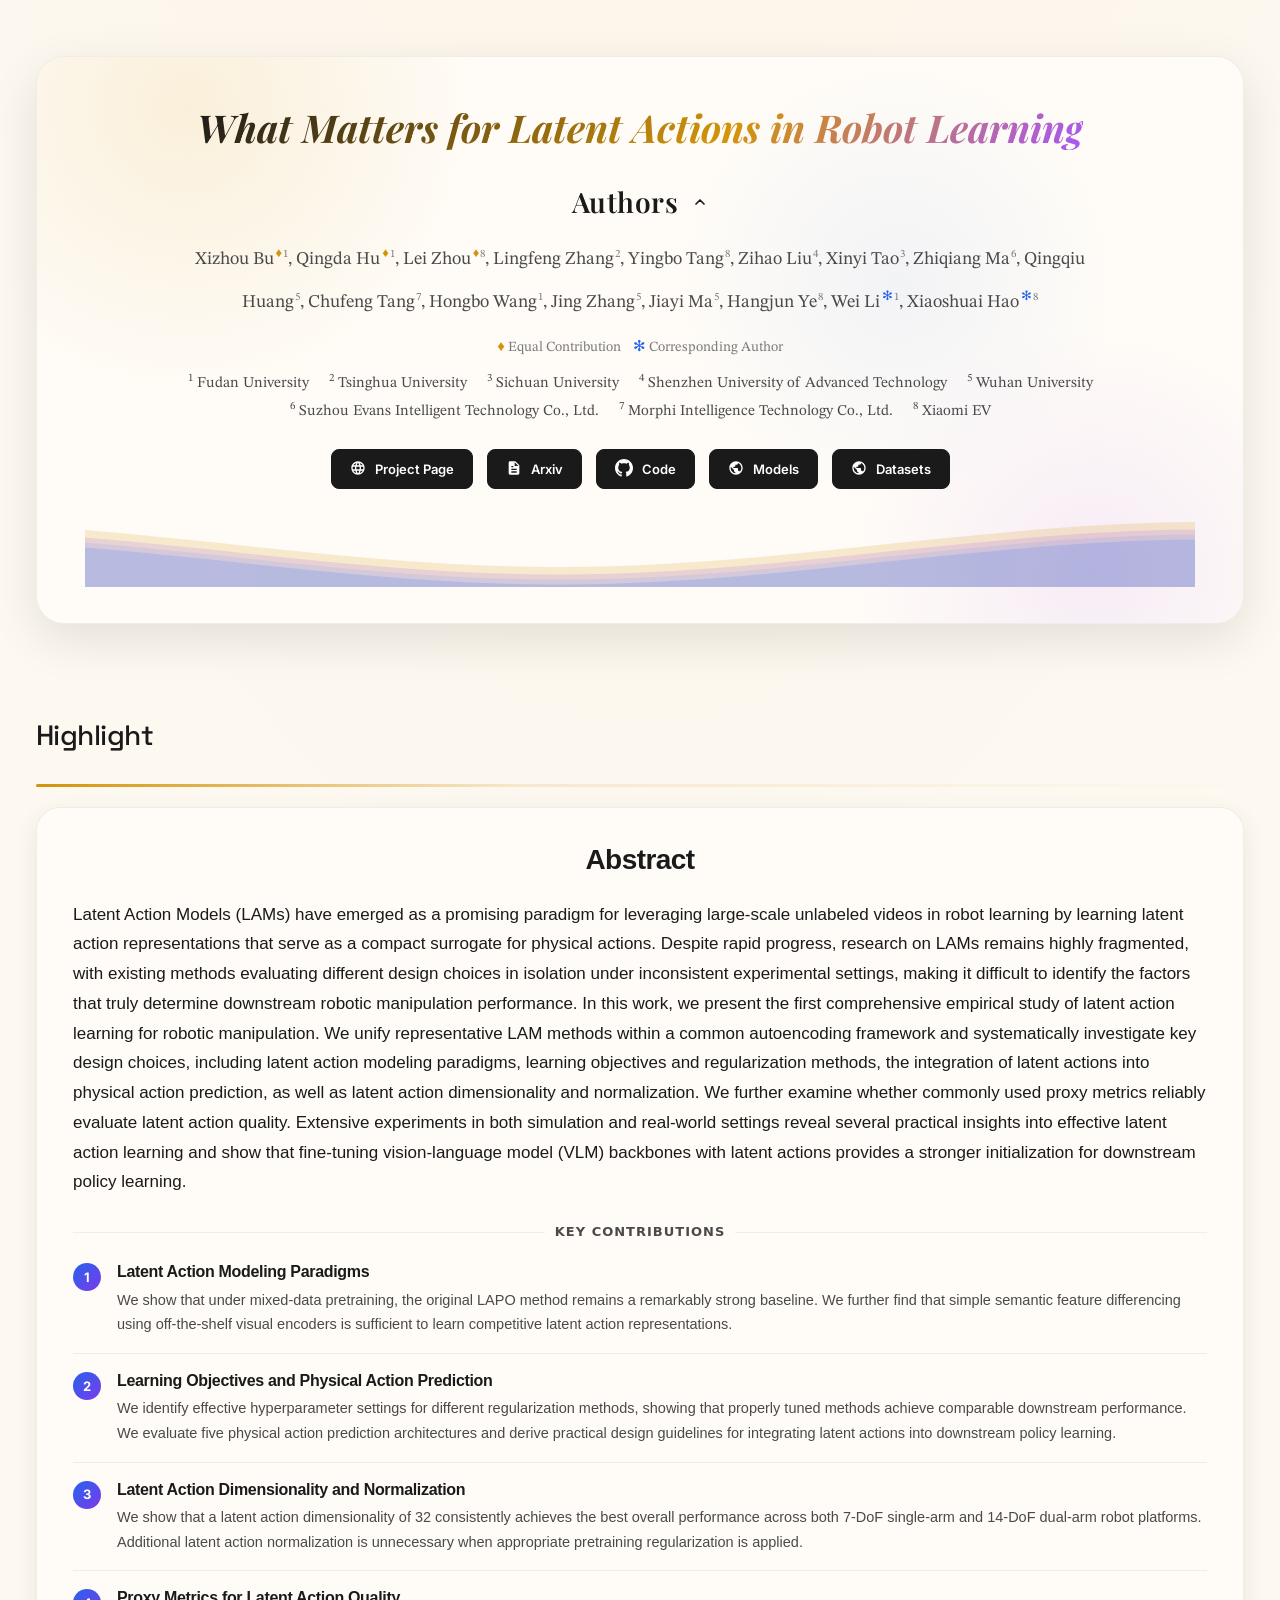
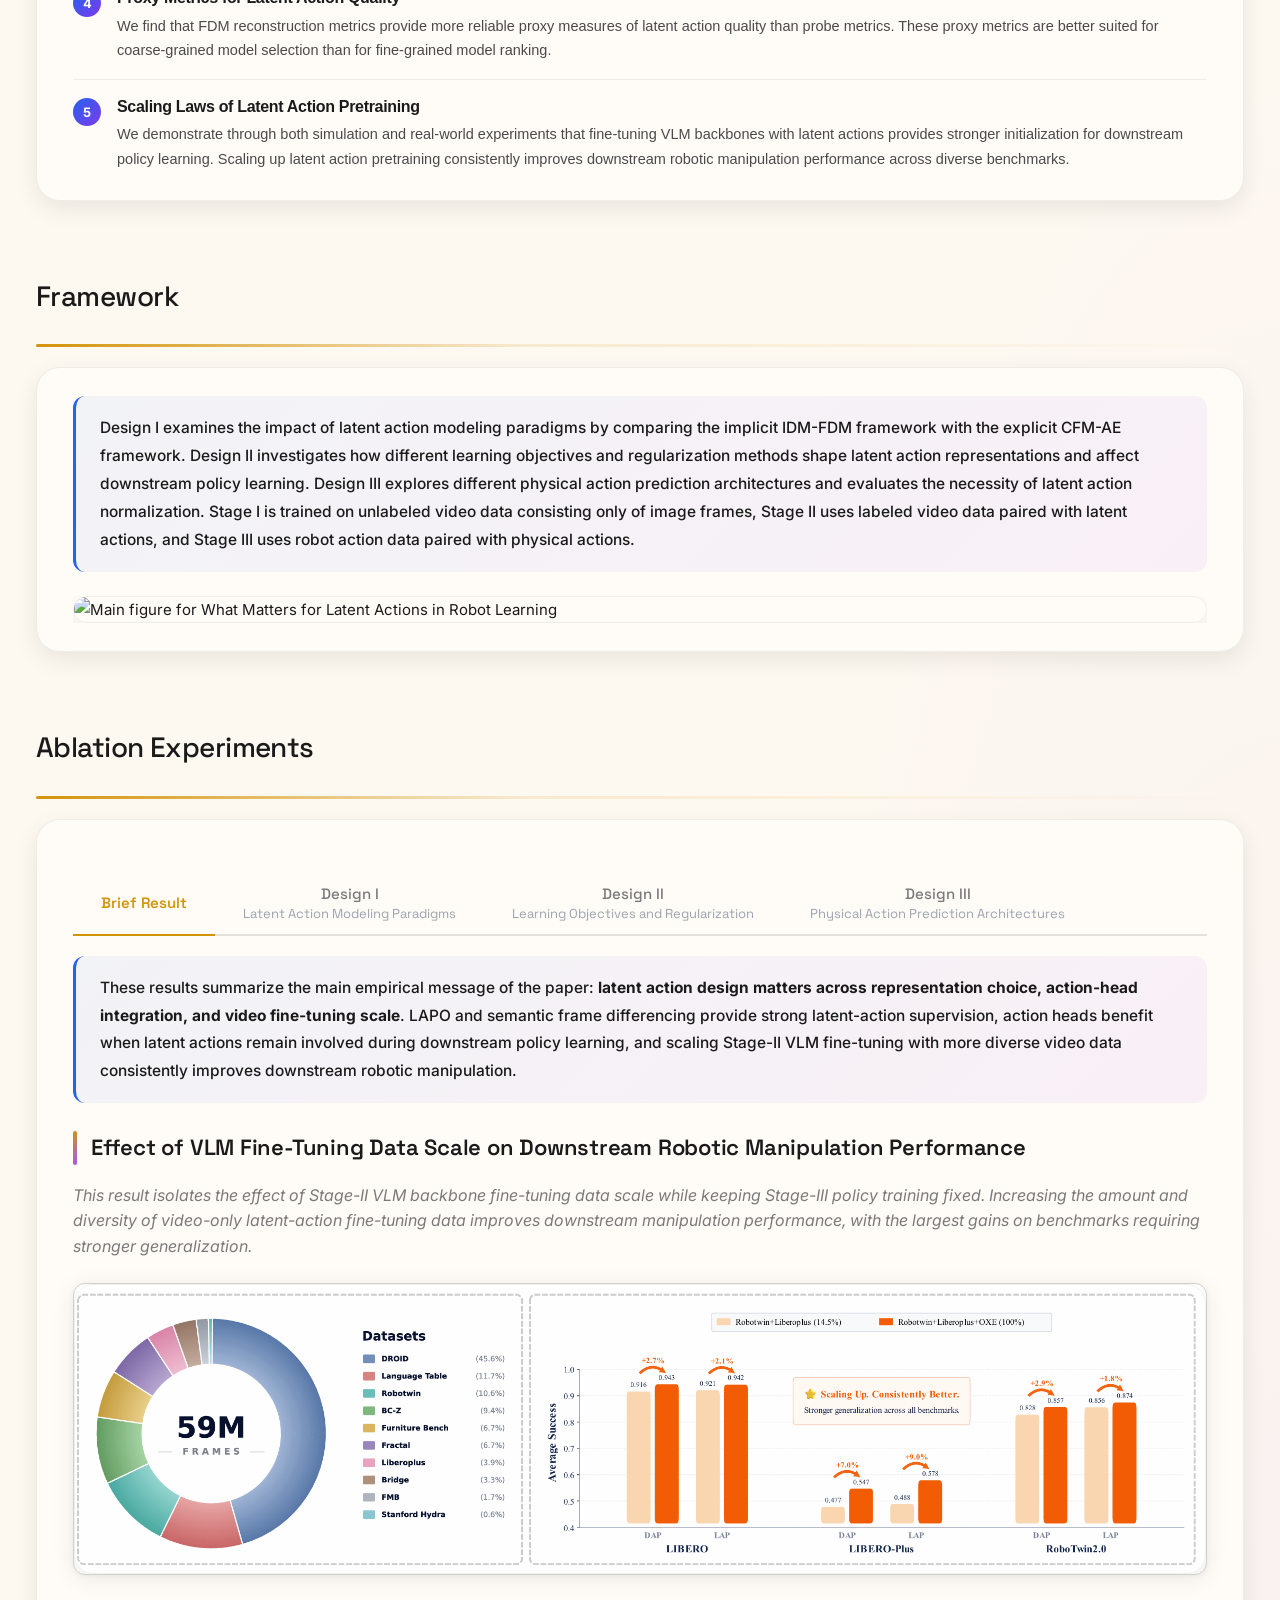
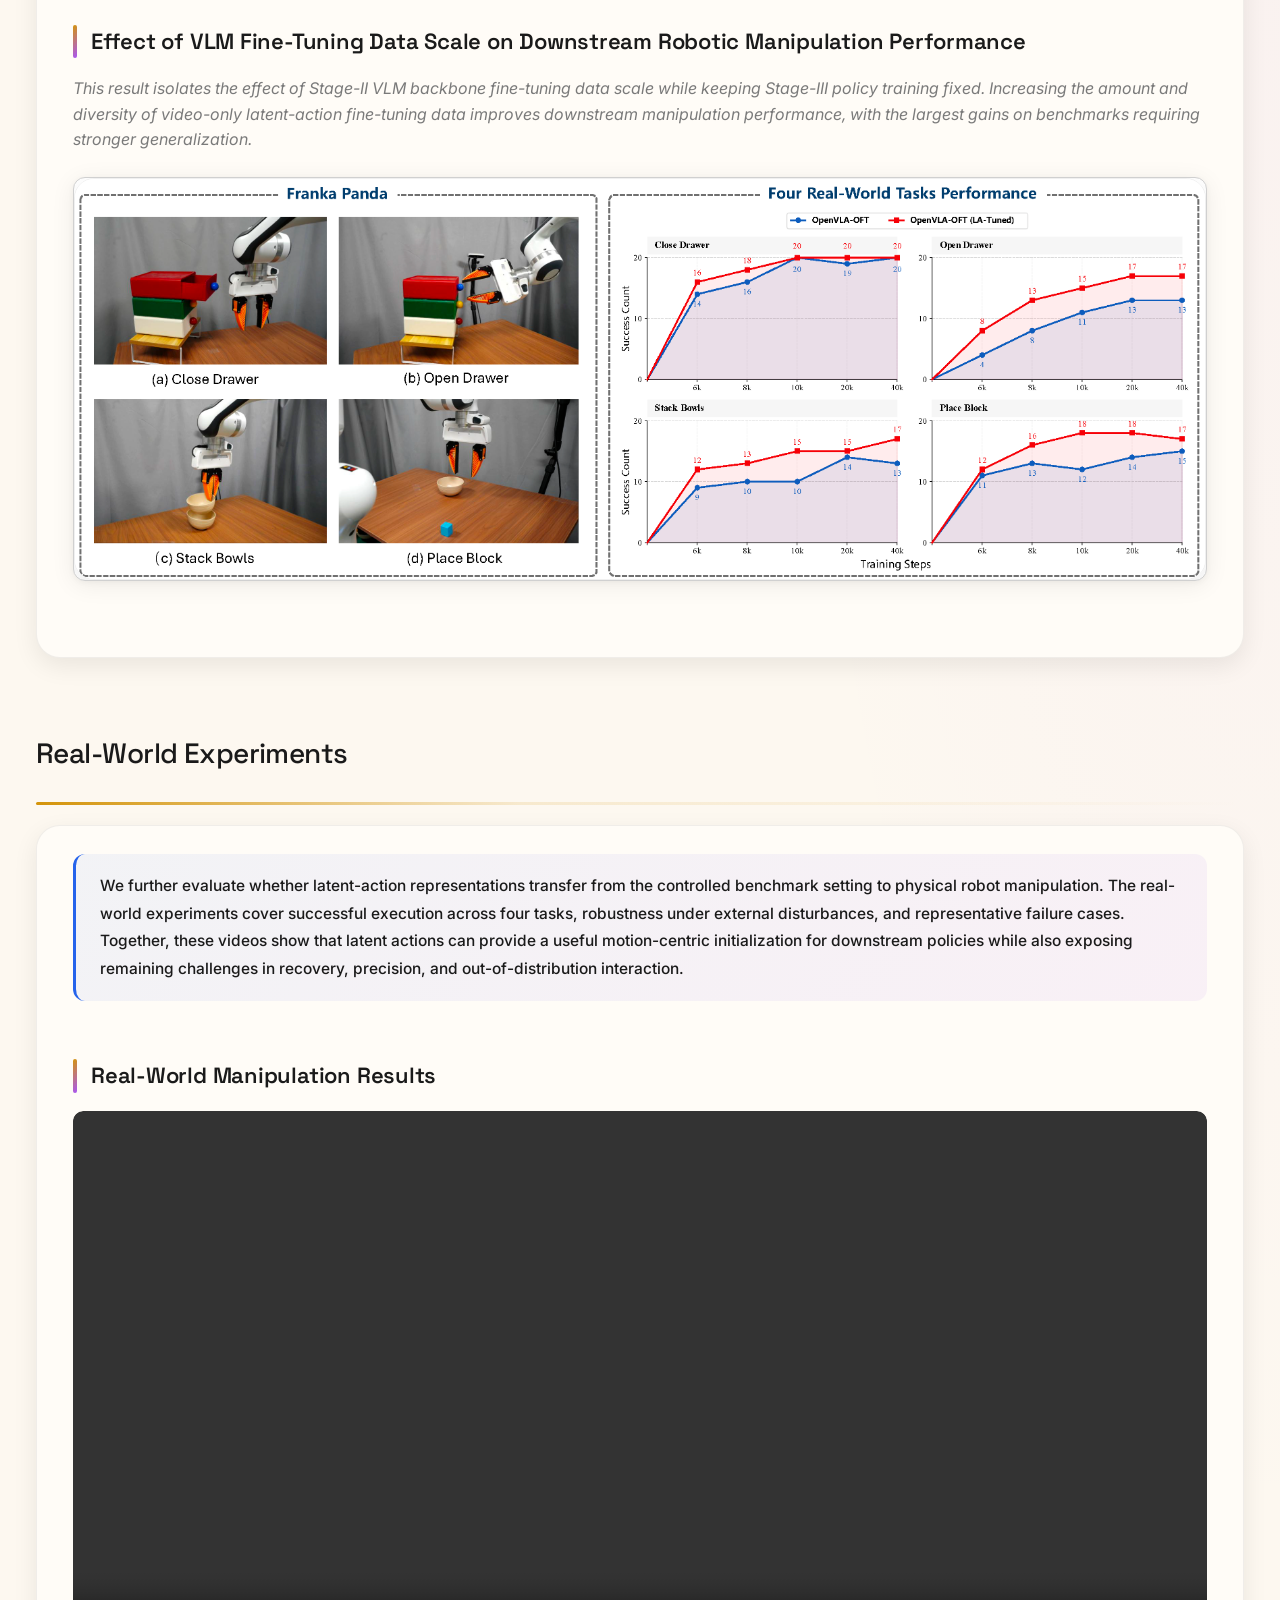
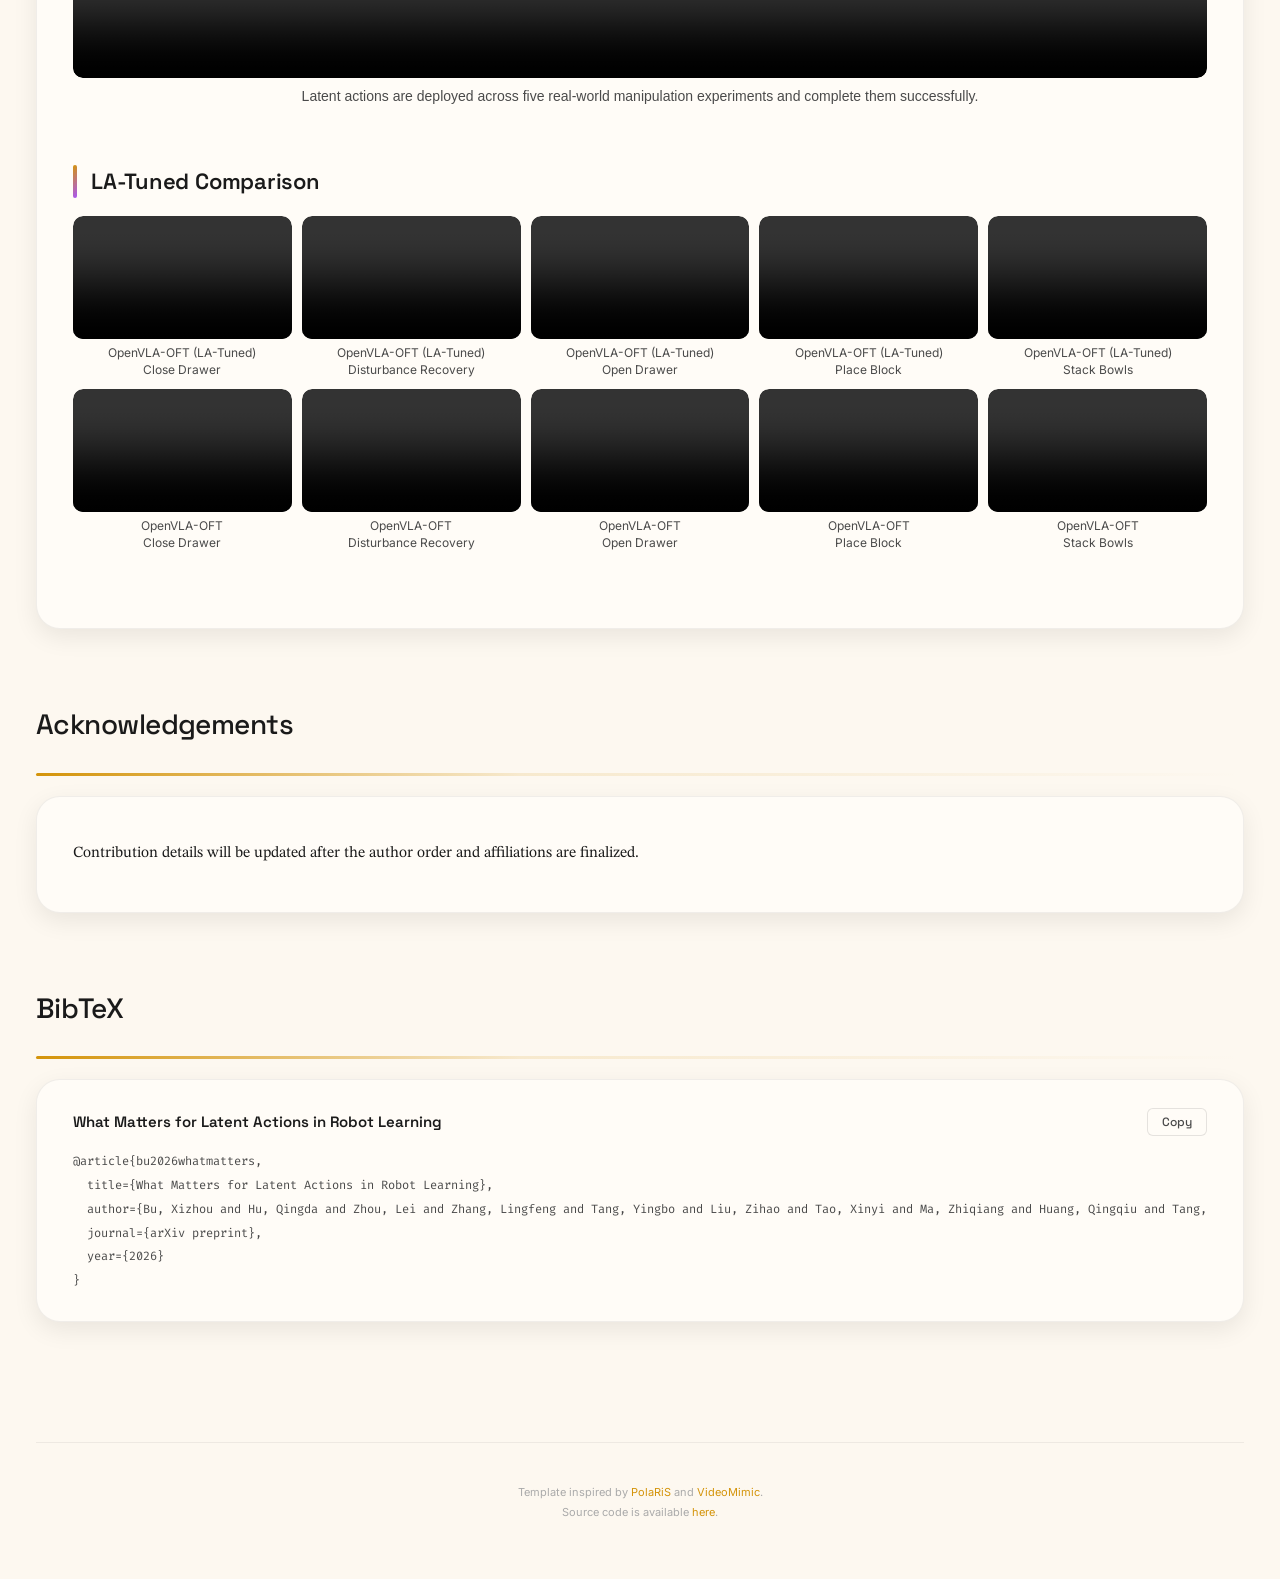
==== commit 9e72e769: "update" ====
--- a/index.html
+++ b/index.html
@@ -304,6 +304,47 @@
         <p style="color: var(--text-primary); font-size: 15.5px; line-height: 1.8; margin: 0; font-weight: 500;">These results summarize the main empirical message of the paper: <strong>latent action design matters across representation choice, action-head integration, and video fine-tuning scale</strong>. LAPO and semantic frame differencing provide strong latent-action supervision, action heads benefit when latent actions remain involved during downstream policy learning, and scaling Stage-II VLM fine-tuning with more diverse video data consistently improves downstream robotic manipulation.</p>
       </div>
 
+      <!-- <section class="leaderboard-section brief-result-section">
+        <div class="section-heading">Main Performance Comparison</div>
+        <p class="section-lead">This table compares latent action designs across LIBERO, LIBERO-Plus, and RoboTwin2.0 under five action-head architectures. It highlights the overall strength of LAPO, the competitiveness of semantic frame differencing such as &Delta;DINO, and the weaker robustness of optical-flow based representations under perturbations.</p>
+        <div class="brief-result-figure">
+          <img src="./images/main_performance.png" alt="Main performance comparison">
+        </div>
+      </section> -->
+
+      <!-- <section class="leaderboard-section brief-result-section">
+        <div class="section-heading">Different Action Head Comparison</div>
+        <p class="section-lead">Each cell reports the mean score over LIBERO, LIBERO-Plus, and RoboTwin2.0 for a specific combination of consecutive-frame motion representation (or regularization method) and action-head architecture. Darker colors indicate better average performance. DAP and LAP use the Action Inaccessible setting, while JAP, JAP-DAP, and JAP-LAP use the Action Accessible setting where latent actions and physical actions are jointly used to fine-tune the VLM backbone.</p>
+        <div class="brief-result-figure">
+          <img src="./images/action_head.png" alt="Different action head comparison">
+        </div>
+      </section> -->
+
+      <section class="leaderboard-section brief-result-section">
+        <div class="section-heading">Effect of VLM Fine-Tuning Data Scale on Downstream Robotic Manipulation Performance</div>
+        <p class="section-lead">This result isolates the effect of Stage-II VLM backbone fine-tuning data scale while keeping Stage-III policy training fixed. Increasing the amount and diversity of video-only latent-action fine-tuning data improves downstream manipulation performance, with the largest gains on benchmarks requiring stronger generalization.</p>
+        <div class="brief-result-figure">
+          <img src="./images/scaling_law.png" alt="Effect of VLM fine-tuning data scale on downstream robotic manipulation performance">
+        </div>
+      </section>
+
+      <section class="leaderboard-section brief-result-section">
+        <div class="section-heading">Effect of VLM Fine-Tuning Data Scale on Downstream Robotic Manipulation Performance</div>
+        <p class="section-lead">This result isolates the effect of Stage-II VLM backbone fine-tuning data scale while keeping Stage-III policy training fixed. Increasing the amount and diversity of video-only latent-action fine-tuning data improves downstream manipulation performance, with the largest gains on benchmarks requiring stronger generalization.</p>
+        <div class="brief-result-figure">
+          <img src="./images/realworld.png" alt="Effect of VLM fine-tuning data scale on downstream robotic manipulation performance">
+        </div>
+      </section>
+
+      </div><!-- end vlm-tab -->
+
+      <!-- Tab 2: VLA -->
+      <div class="result-tab-content" id="vla-tab">
+
+      <div style="background: linear-gradient(135deg, rgba(37,99,235,0.06) 0%, rgba(147,51,234,0.06) 100%); border-left: 3px solid var(--blue-energy); border-radius: 12px; padding: 18px 24px; margin: 20px 0 20px 0;">
+        <p style="color: var(--text-primary); font-size: 15.5px; line-height: 1.8; margin: 0; font-weight: 500;">Across LIBERO, LIBERO-Plus, and RoboTwin2.0, <strong>LAPO</strong> achieves the strongest overall performance, while <strong>&Delta;DINO</strong> remains highly competitive and consistently outperforms optical-flow based representations. This suggests that semantic consecutive-frame differences capture action-relevant motion more robustly than pure geometric flow, especially under visual perturbations and distribution shifts.</p>
+      </div>
+
       <section class="leaderboard-section brief-result-section">
         <div class="section-heading">Main Performance Comparison</div>
         <p class="section-lead">This table compares latent action designs across LIBERO, LIBERO-Plus, and RoboTwin2.0 under five action-head architectures. It highlights the overall strength of LAPO, the competitiveness of semantic frame differencing such as &Delta;DINO, and the weaker robustness of optical-flow based representations under perturbations.</p>
@@ -311,31 +352,6 @@
           <img src="./images/main_performance.png" alt="Main performance comparison">
         </div>
       </section>
-
-      <!-- <section class="leaderboard-section brief-result-section">
-        <div class="section-heading">Different Action Head Comparison</div>
-        <p class="section-lead">Each cell reports the mean score over LIBERO, LIBERO-Plus, and RoboTwin2.0 for a specific combination of consecutive-frame motion representation (or regularization method) and action-head architecture. Darker colors indicate better average performance. DAP and LAP use the Action Inaccessible setting, while JAP, JAP-DAP, and JAP-LAP use the Action Accessible setting where latent actions and physical actions are jointly used to fine-tune the VLM backbone.</p>
-        <div class="brief-result-figure">
-          <img src="./images/action_head.png" alt="Different action head comparison">
-        </div>
-      </section> -->
-
-      <section class="leaderboard-section brief-result-section">
-        <div class="section-heading">Effect of VLM Fine-Tuning Data Scale on Downstream Robotic Manipulation Performance</div>
-        <p class="section-lead">This result isolates the effect of Stage-II VLM backbone fine-tuning data scale while keeping Stage-III policy training fixed. Increasing the amount and diversity of video-only latent-action fine-tuning data improves downstream manipulation performance, with the largest gains on benchmarks requiring stronger generalization.</p>
-        <div class="brief-result-figure">
-          <img src="./images/scaling_law.png" alt="Effect of VLM fine-tuning data scale on downstream robotic manipulation performance">
-        </div>
-      </section>
-
-      </div><!-- end vlm-tab -->
-
-      <!-- Tab 2: VLA -->
-      <div class="result-tab-content" id="vla-tab">
-
-      <div style="background: linear-gradient(135deg, rgba(37,99,235,0.06) 0%, rgba(147,51,234,0.06) 100%); border-left: 3px solid var(--blue-energy); border-radius: 12px; padding: 18px 24px; margin: 20px 0 20px 0;">
-        <p style="color: var(--text-primary); font-size: 15.5px; line-height: 1.8; margin: 0; font-weight: 500;">Across LIBERO, LIBERO-Plus, and RoboTwin2.0, <strong>LAPO</strong> achieves the strongest overall performance, while <strong>&Delta;DINO</strong> remains highly competitive and consistently outperforms optical-flow based representations. This suggests that semantic consecutive-frame differences capture action-relevant motion more robustly than pure geometric flow, especially under visual perturbations and distribution shifts.</p>
-      </div>
 
       <div class="sub-result-group">
       <div class="sub-result-tabs" aria-label="design 1 benchmark groups">
@@ -580,6 +596,14 @@
       <p style="color: var(--text-primary); font-size: 15.5px; line-height: 1.8; margin: 0; font-weight: 500;">For continuous latent actions, <strong>regularization strength matters more than the specific regularizer</strong>: VAE, Sparsity, and SIGReg yield comparable downstream performance once properly tuned. <strong>VQ-VAE</strong> improves robustness on LIBERO-Plus under distribution shift, but its discrete bottleneck can reduce fine-grained control on LIBERO and RoboTwin2.0, making weak-to-moderate continuous regularization the safest default.</p>
     </div>
 
+    <section class="leaderboard-section brief-result-section">
+      <div class="section-heading">Main Performance Comparison</div>
+      <p class="section-lead">This table compares latent action designs across LIBERO, LIBERO-Plus, and RoboTwin2.0 under five action-head architectures. It highlights the overall strength of LAPO, the competitiveness of semantic frame differencing such as &Delta;DINO, and the weaker robustness of optical-flow based representations under perturbations.</p>
+      <div class="brief-result-figure">
+        <img src="./images/main_performance.png" alt="Main performance comparison">
+      </div>
+    </section>
+
     <section class="leaderboard-section latent-grid-section">
       <div class="section-heading">Effect of Regularization Strength &lambda;<sub>reg</sub> on Latent Action Learning for Different Regularization Methods</div>
       <p class="section-lead">This result shows that regularization strength controls the balance between preserving transition dynamics and imposing latent-space structure. Overly strong regularization suppresses action-relevant motion information, so weak-to-moderate settings are preferred for continuous latent actions.</p>
@@ -829,7 +853,7 @@
           <img src="./images/correlation%20between%20proxy.png" alt="Correlation between proxy metrics and downstream robotic manipulation">
         </div>
       </section>
-
+<!-- 
       <section class="leaderboard-section latent-grid-section">
         <div class="section-heading">Effect of Regularization Strength &lambda;<sub>reg</sub> on Latent Action Learning for Different Regularization Methods</div>
         <p class="section-lead">This result shows that regularization strength controls the balance between preserving transition dynamics and imposing latent-space structure. Overly strong regularization suppresses action-relevant motion information, so weak-to-moderate settings are preferred for continuous latent actions.</p>
@@ -844,7 +868,7 @@
         <div class="brief-result-figure regularization-figure">
           <img src="./images/method%20regular.png" alt="Performance of different regularization methods throughout training">
         </div>
-      </section>
+      </section> -->
 
       <section class="leaderboard-section latent-grid-section">
         <div class="section-heading">Effect of Latent Action Dimension on Downstream Robotic Manipulation Performance</div>
